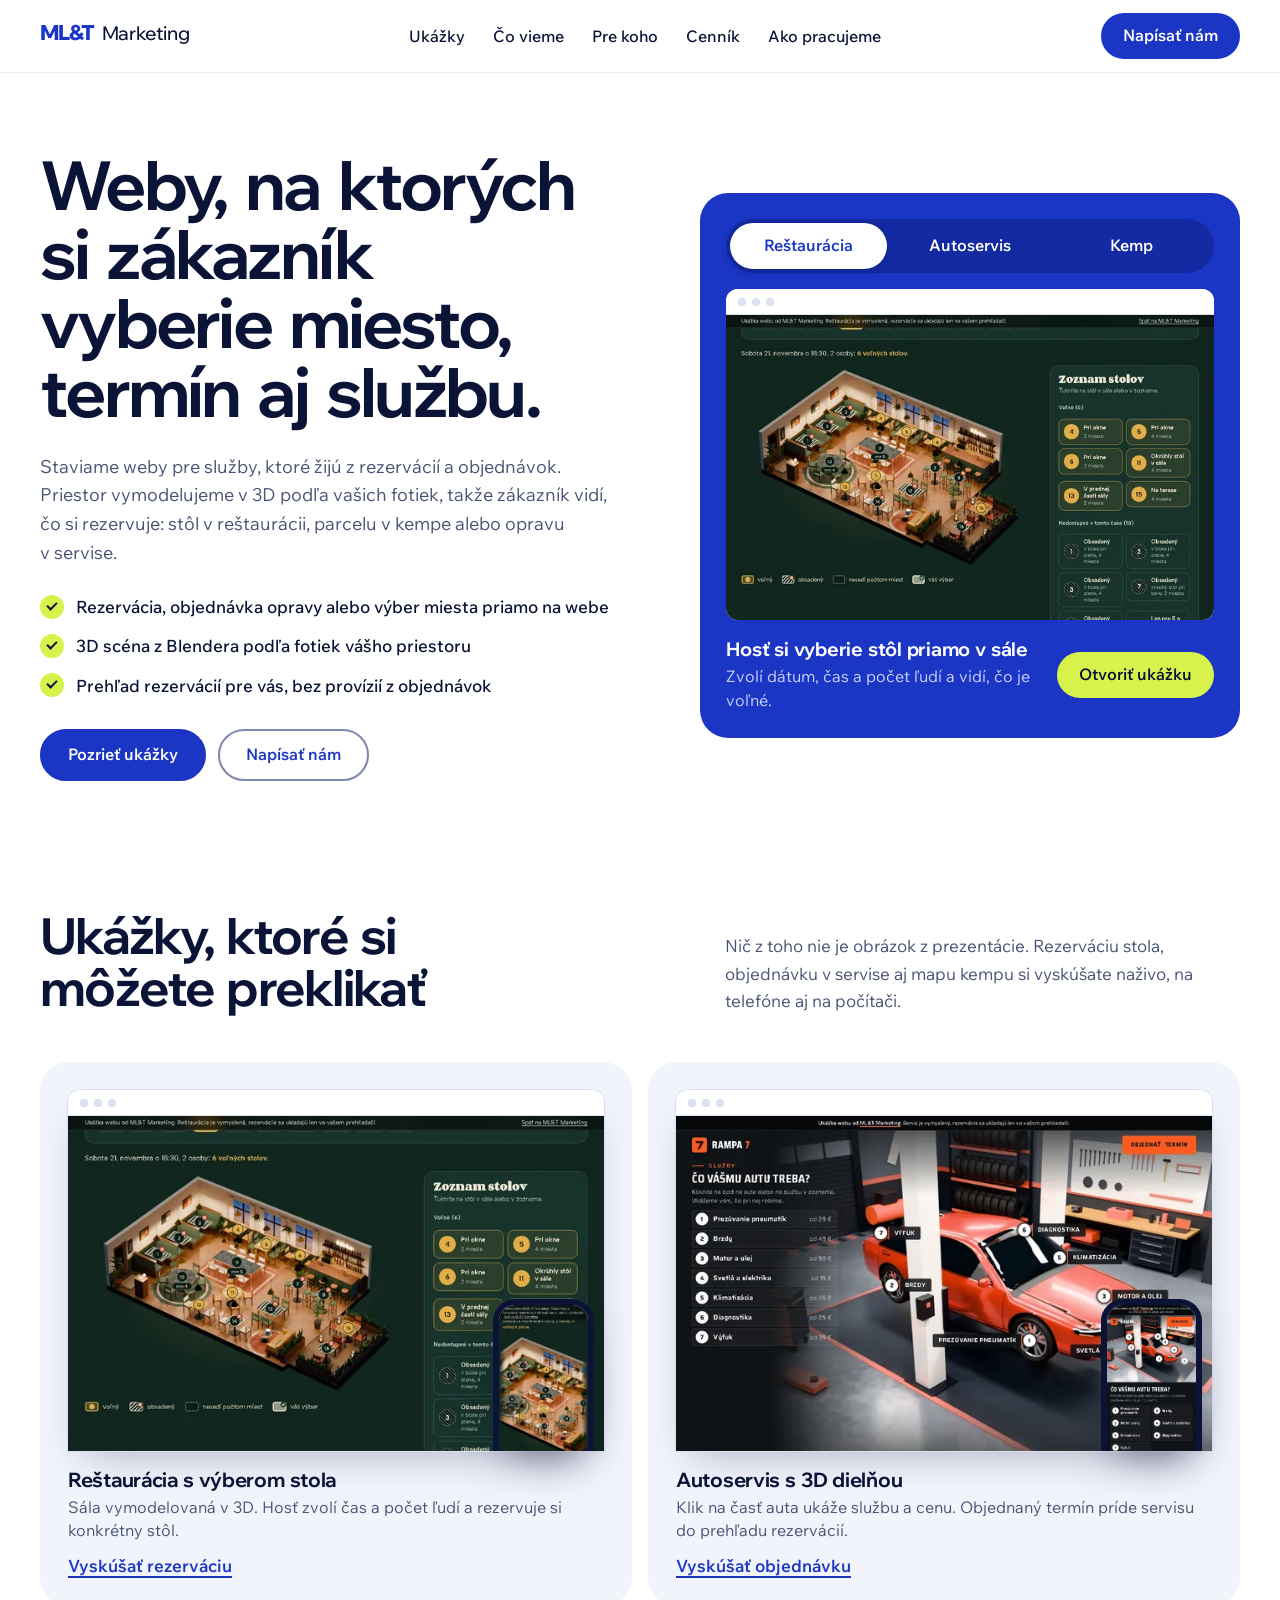
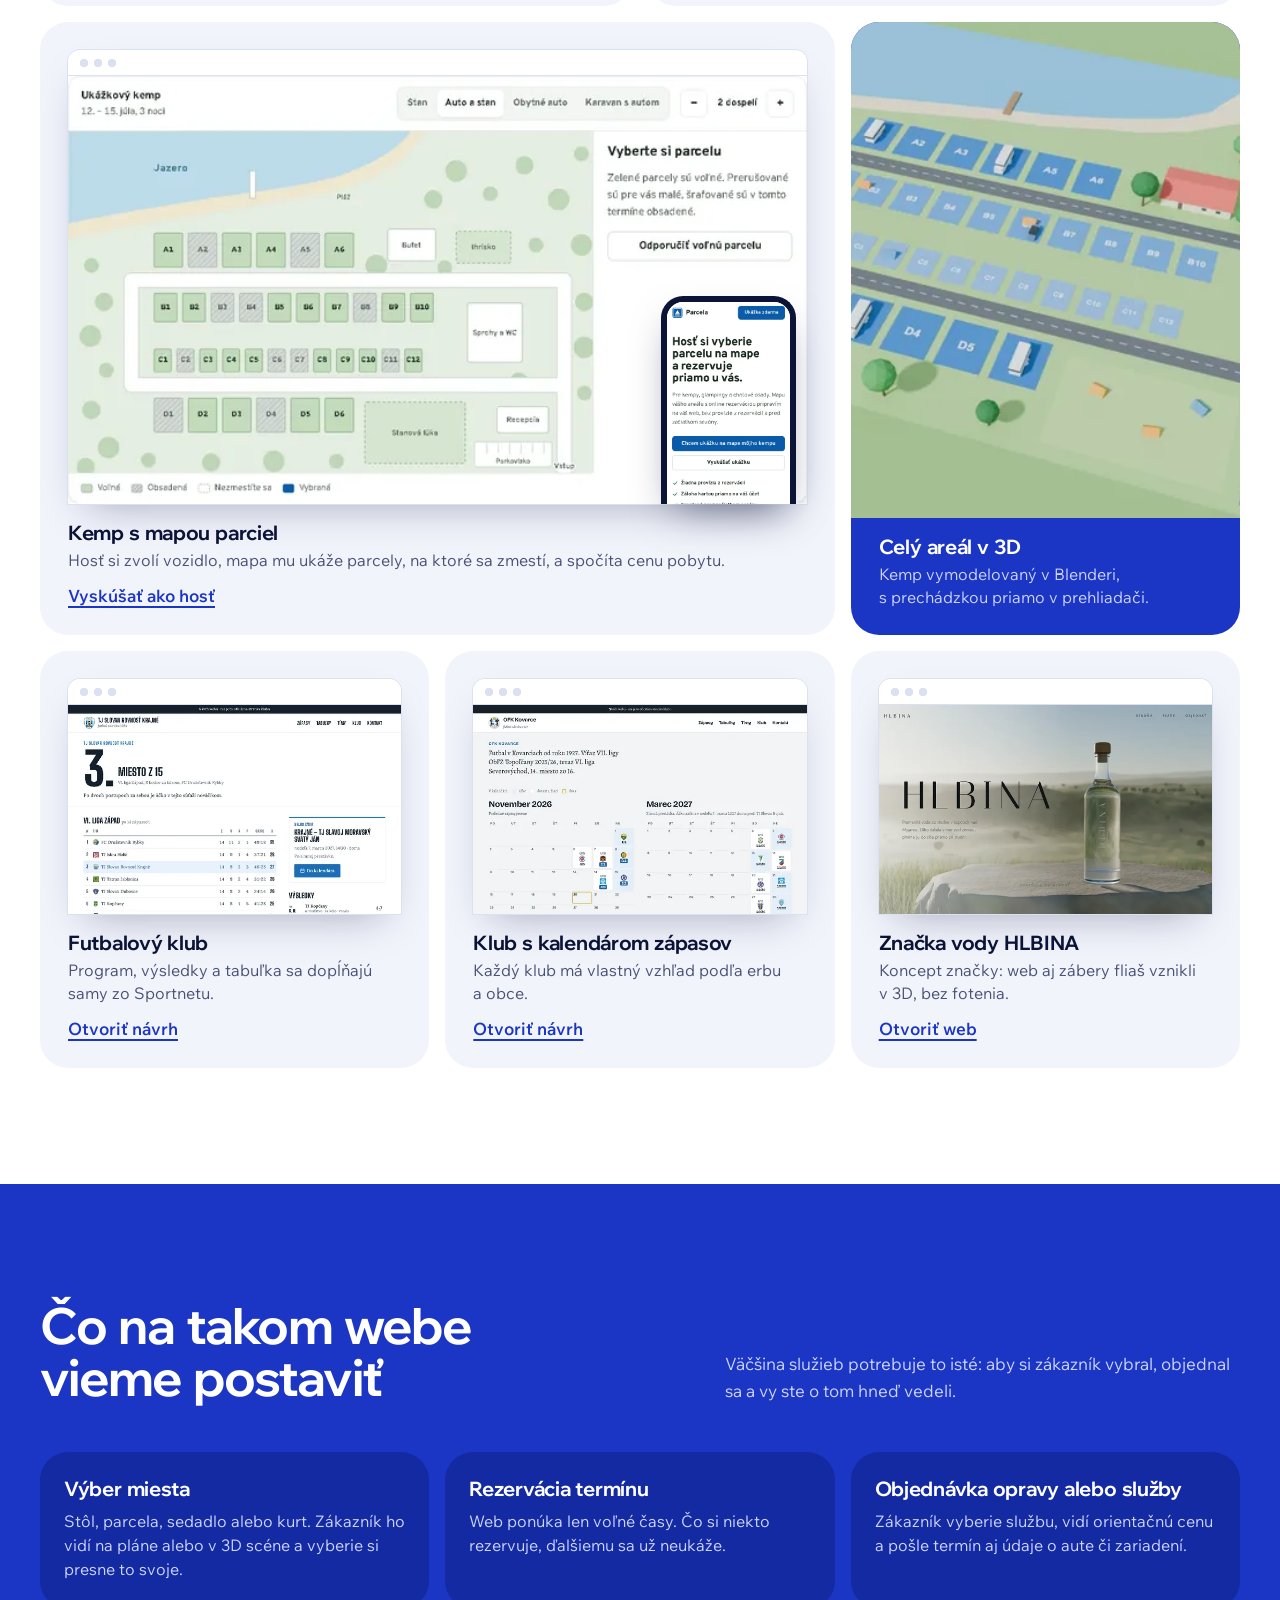
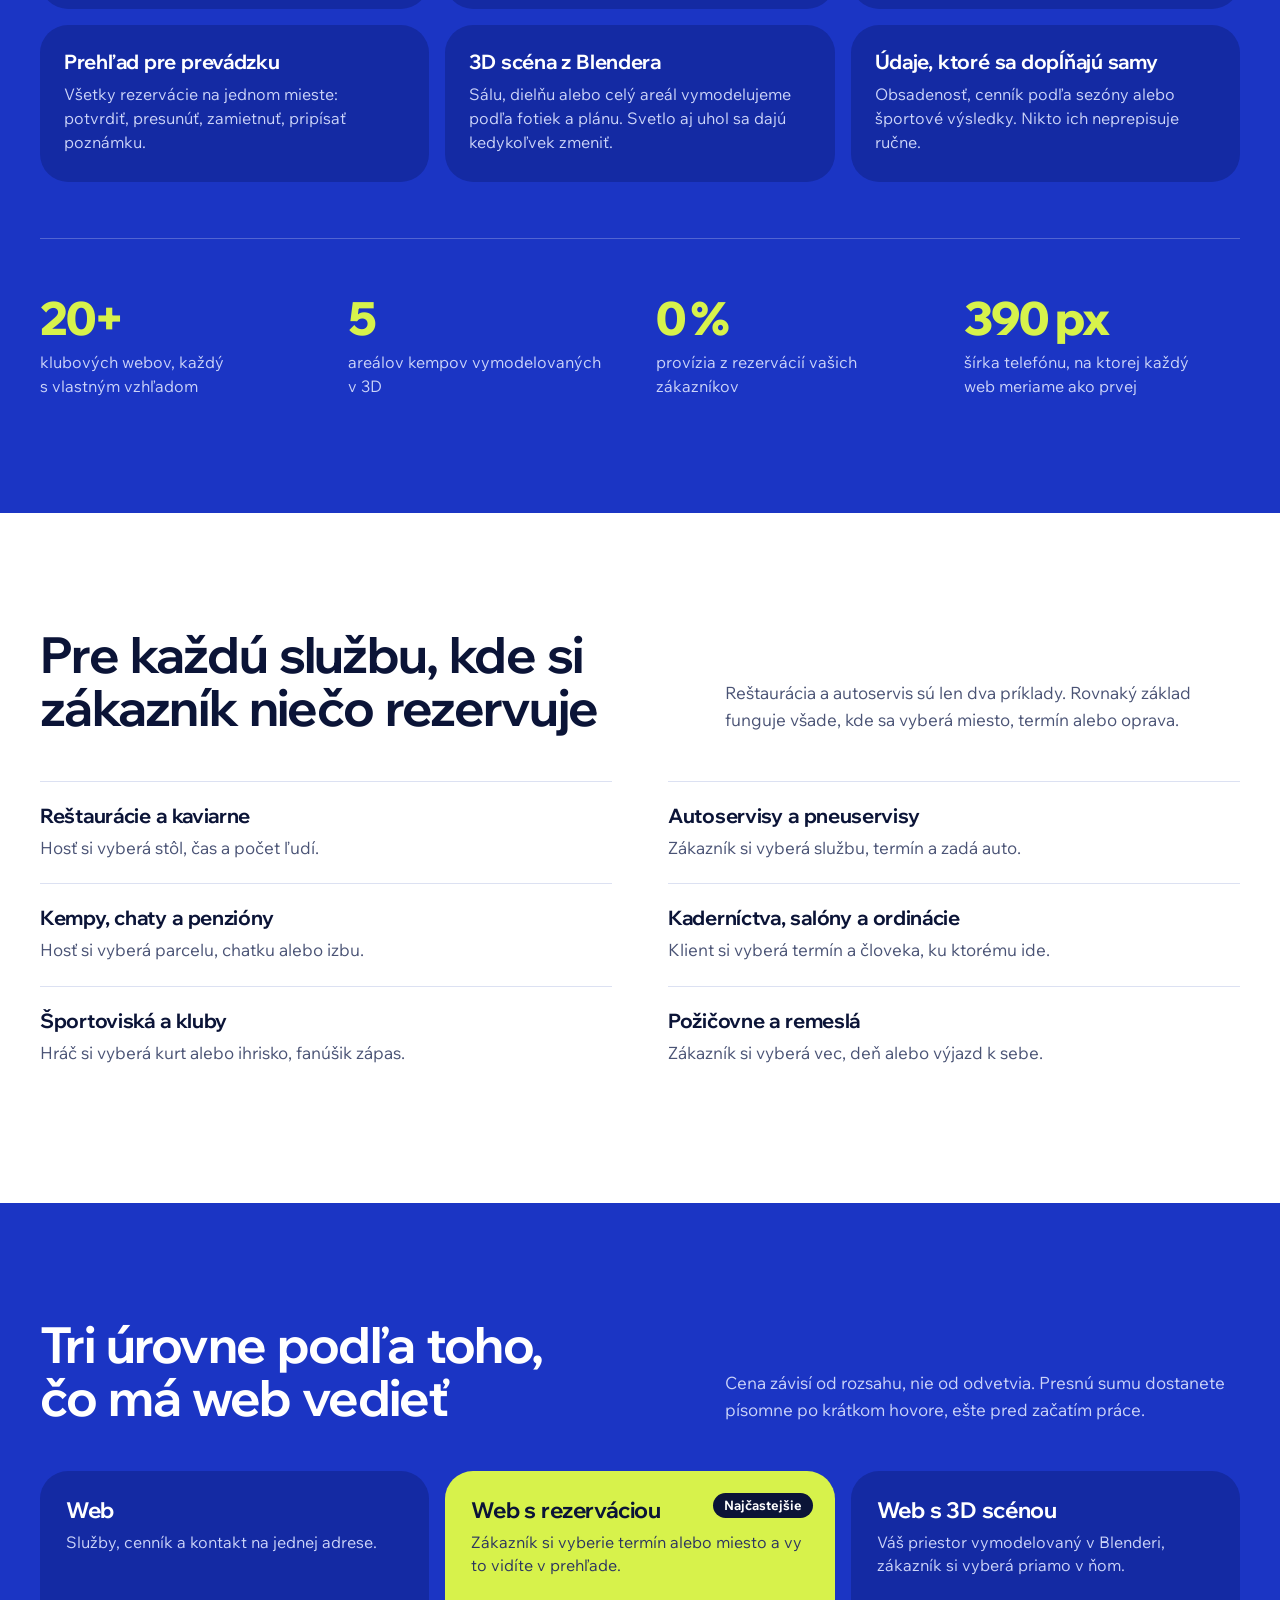
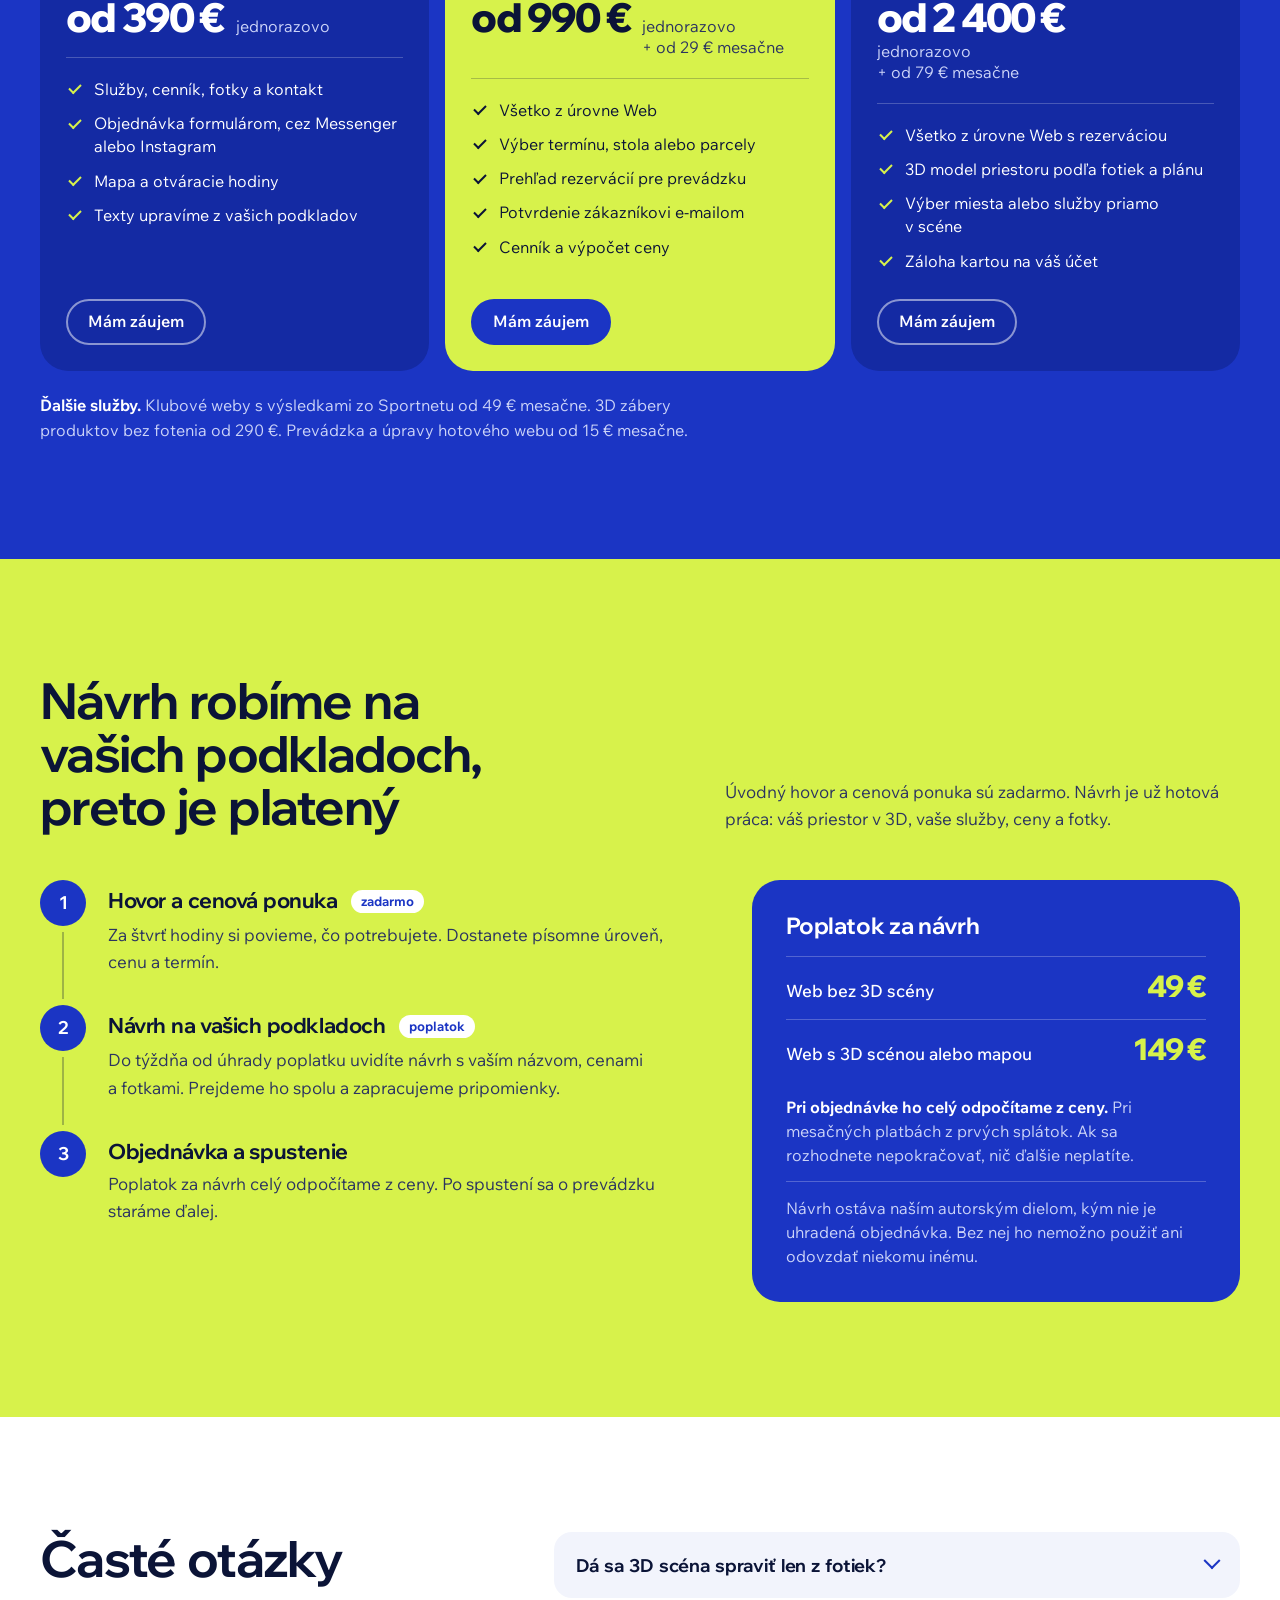
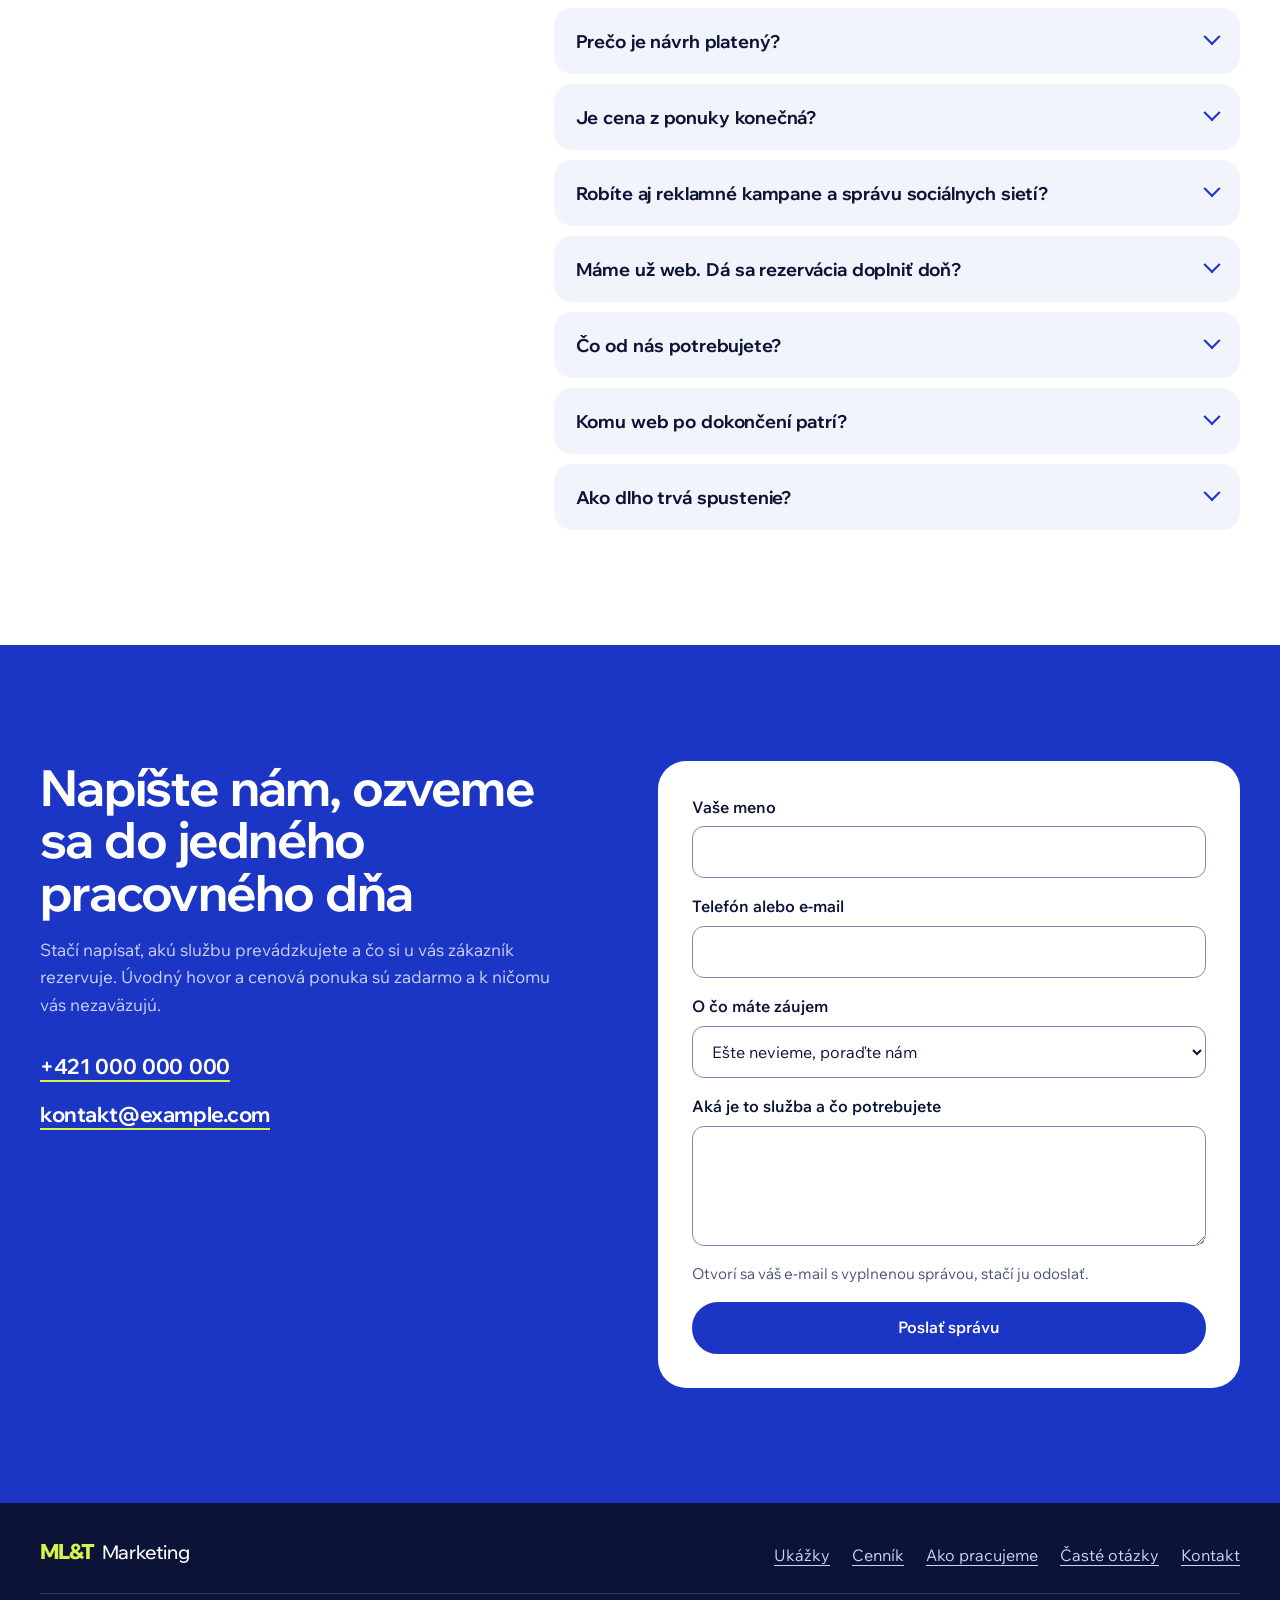
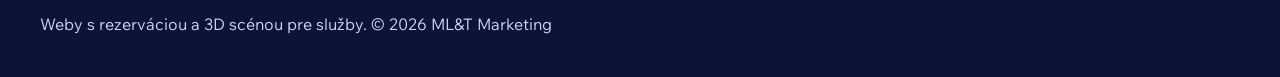
==== index.html @ 794d07e0 "Ukážky: len miestnosť, rezervácia a služby; pohľad hosťa od stola, auto na zdviháku s detailmi - Reš" ====
<!doctype html>
<html lang="sk">
<head>
<meta charset="utf-8">
<meta name="viewport" content="width=device-width, initial-scale=1">
<title>ML&amp;T Marketing – weby s rezerváciou a 3D scénou pre služby</title>
<meta name="description" content="Weby pre služby s rezerváciou, objednávkou opravy a výberom miesta. Priestor vymodelujeme v 3D podľa fotiek: stôl v reštaurácii, parcela v kempe, oprava v servise.">
<meta name="robots" content="noindex">
<meta name="theme-color" content="#ffffff">
<meta name="color-scheme" content="light">
<meta property="og:title" content="ML&amp;T Marketing – weby s rezerváciou a 3D scénou pre služby">
<meta property="og:description" content="Zákazník si na webe vyberie miesto, termín aj službu. Reštaurácie, autoservisy, kempy a ďalšie služby s rezerváciami.">
<meta property="og:type" content="website">
<meta property="og:url" content="https://matuslenicky.github.io/ml-marketing/">
<link rel="canonical" href="https://matuslenicky.github.io/ml-marketing/">
<link rel="icon" href="data:image/svg+xml,%3Csvg xmlns='http://www.w3.org/2000/svg' viewBox='0 0 64 64'%3E%3Crect width='64' height='64' rx='14' fill='%231b35c4'/%3E%3Cpath d='M12 44V20h6.4l6.6 13 6.600-13H38v24h-6V31l-4.800 9.500h-4.400L18 31v13zM43 44V20h6v18.500h8.500V44z' fill='%23fff'/%3E%3Crect x='43' y='48' width='14.500' height='4' rx='2' fill='%23d7f24b'/%3E%3C/svg%3E">
<link rel="preload" href="assets/fonts/wix-madefor-display-normal-latin.woff2" as="font" type="font/woff2" crossorigin>
<link rel="preload" href="assets/fonts/wix-madefor-display-normal-latin-ext.woff2" as="font" type="font/woff2" crossorigin>
<link rel="preload" href="assets/fonts/wix-madefor-text-normal-latin.woff2" as="font" type="font/woff2" crossorigin>
<link rel="preload" href="assets/fonts/wix-madefor-text-normal-latin-ext.woff2" as="font" type="font/woff2" crossorigin>
<link rel="stylesheet" href="assets/fonts/fonts.css">
<style>
/* Paleta 50 / 40 / 10: biela, kobaltová modrá, limetkový akcent. */
:root {
  --white: #ffffff;
  --tint: #f2f4fc;
  --blue: #1b35c4;
  --blue-2: #142aa3;
  --blue-soft: #cbd3f8;
  --ink: #0b1437;
  --muted: #4a5375;
  --line: #dce1f2;
  --field-line: #8089ad;
  --accent: #d7f24b;
  --display: 'Wix Madefor Display', 'Segoe UI', system-ui, sans-serif;
  --text: 'Wix Madefor Text', 'Segoe UI', system-ui, sans-serif;
  --wrap: 1200px;
  --r-lg: 28px;
  --r-md: 18px;
  --r-sm: 12px;
  color-scheme: light;
}

*, *::before, *::after { box-sizing: border-box; }
html { -webkit-text-size-adjust: 100%; scroll-padding-top: 88px; }
@media (prefers-reduced-motion: no-preference) { html { scroll-behavior: smooth; } }
body { margin: 0; background: var(--white); color: var(--ink); font: 400 1.0625rem/1.6 var(--text); -webkit-font-smoothing: antialiased; }
img { display: block; max-width: 100%; height: auto; }
a { color: inherit; }
h1, h2, h3, p, ul, ol, figure, fieldset { margin: 0; }
ul, ol { padding: 0; list-style: none; }
fieldset { border: 0; padding: 0; min-width: 0; }
button { font: inherit; color: inherit; }
h1, h2, h3 { font-family: var(--display); font-weight: 700; line-height: 1.06; letter-spacing: -0.03em; word-spacing: 0.07em; text-wrap: balance; }
:focus-visible { outline: 3px solid var(--ink); outline-offset: 3px; border-radius: 6px; }
.on-blue :focus-visible { outline-color: var(--accent); }
.wrap { width: min(100% - 40px, var(--wrap)); margin-inline: auto; }
.nw { white-space: nowrap; }
.sr { position: absolute; width: 1px; height: 1px; overflow: hidden; clip-path: inset(50%); white-space: nowrap; }
.skip { position: absolute; left: -9999px; top: 8px; background: var(--accent); color: var(--ink); padding: 12px 16px; border-radius: 8px; z-index: 60; font-weight: 600; }
.skip:focus { left: 8px; }

/* Tlačidlá */
.btn { display: inline-flex; align-items: center; justify-content: center; min-height: 52px; padding: 0 26px; border-radius: 999px; border: 2px solid var(--blue); background: var(--blue); color: var(--white); font: 600 1rem/1.1 var(--text); text-decoration: none; cursor: pointer; transition: background-color 0.16s, border-color 0.16s, color 0.16s, transform 0.1s ease-out; }
/* odozva hneď pri stlačení, nie až po pustení */
.btn:active, .show-tab:active, .menu-btn:active, .faq-list summary:active { transform: scale(0.97); }
.btn-line { background: transparent; color: var(--blue); border-color: var(--field-line); }
.btn-accent { background: var(--accent); border-color: var(--accent); color: var(--ink); }
.btn-white { background: var(--white); border-color: var(--white); color: var(--blue); }
.btn-small { min-height: 46px; padding: 0 20px; font-size: 0.9688rem; }
@media (hover: hover) {
  .btn:hover { background: var(--blue-2); border-color: var(--blue-2); }
  .btn-line:hover { background: var(--tint); border-color: var(--blue); color: var(--blue); }
  .btn-accent:hover { background: var(--white); border-color: var(--white); color: var(--ink); }
  .btn-white:hover { background: var(--accent); border-color: var(--accent); color: var(--ink); }
}

/* Hlavička */
.top { position: sticky; top: 0; z-index: 40; background: rgba(255, 255, 255, 0.74); -webkit-backdrop-filter: blur(20px) saturate(180%); backdrop-filter: blur(20px) saturate(180%); border-bottom: 1px solid rgba(11, 20, 55, 0.07); }
@media (prefers-reduced-transparency: reduce) { .top { background: var(--white); -webkit-backdrop-filter: none; backdrop-filter: none; } }
@media (prefers-contrast: more) { .top { background: var(--white); -webkit-backdrop-filter: none; backdrop-filter: none; border-bottom-color: var(--ink); } }
.top-in { display: flex; align-items: center; justify-content: space-between; gap: 16px; min-height: 72px; }
.brand { display: inline-flex; align-items: baseline; gap: 7px; min-height: 44px; padding-block: 8px; text-decoration: none; font: 500 1.1875rem/1 var(--display); letter-spacing: -0.02em; color: var(--ink); }
.brand b { font-weight: 800; color: var(--blue); letter-spacing: -0.04em; font-size: 1.3125rem; }
.nav { display: none; align-items: center; gap: 2px; }
.nav a { display: inline-flex; align-items: center; min-height: 44px; padding: 0 13px; border-radius: 10px; text-decoration: none; font-weight: 500; font-size: 0.9688rem; }
@media (hover: hover) { .nav a:hover { background: var(--tint); color: var(--blue); } }
.top-cta { display: none; }
.menu-btn { display: inline-flex; align-items: center; gap: 10px; min-height: 46px; padding: 0 16px; border-radius: 999px; border: 2px solid var(--line); background: var(--white); font-weight: 600; font-size: 0.9688rem; cursor: pointer; }
.menu-btn i { display: block; width: 18px; height: 2px; background: var(--ink); box-shadow: 0 6px 0 var(--ink), 0 -6px 0 var(--ink); }
.menu { display: none; border-top: 1px solid var(--line); background: var(--white); max-height: calc(100vh - 73px); max-height: calc(100dvh - 73px); overflow-y: auto; overscroll-behavior: contain; }
.menu.is-open { display: block; transform-origin: top right; animation: menu-in 0.3s cubic-bezier(0.2, 0.8, 0.2, 1); }
@keyframes menu-in { from { opacity: 0; transform: translateY(-8px) scale(0.985); } }
@media (prefers-reduced-motion: reduce) { .menu.is-open { animation: menu-fade 0.15s ease-out; } @keyframes menu-fade { from { opacity: 0; } } }
.menu a { display: flex; align-items: center; min-height: 52px; text-decoration: none; font: 600 1.125rem/1.2 var(--display); border-bottom: 1px solid var(--line); }
.menu .btn { margin: 16px 0 20px; width: 100%; color: var(--white); border-bottom: 2px solid var(--blue); font: 600 1rem/1.1 var(--text); }
@media (min-width: 940px) {
  .nav { display: flex; }
  .top-cta { display: inline-flex; }
  .menu-btn, .menu, .menu.is-open { display: none; }
}

/* Úvod */
.hero { padding: clamp(36px, 6vw, 80px) 0 clamp(48px, 7vw, 96px); }
.hero-in { display: grid; gap: clamp(32px, 5vw, 64px); align-items: center; }
@media (min-width: 980px) { .hero-in { grid-template-columns: minmax(0, 1.05fr) minmax(0, 0.95fr); } }
.hero h1 { font-size: clamp(2.25rem, 5.3vw, 4.25rem); line-height: 1.02; letter-spacing: -0.04em; max-width: 13em; word-spacing: 0.11em; }
.hero-lead { margin-top: clamp(18px, 2.2vw, 26px); max-width: 33em; font-size: clamp(1.0625rem, 1.4vw, 1.1875rem); color: var(--muted); }
.checks { display: grid; gap: 12px; margin-top: 26px; }
.checks li { position: relative; padding-left: 36px; font-weight: 500; }
.checks li::before { content: ""; position: absolute; left: 0; top: 0.1em; width: 24px; height: 24px; border-radius: 50%; background: var(--accent); }
.checks li::after { content: ""; position: absolute; left: 7px; top: 0.52em; width: 10px; height: 6px; border-left: 2.5px solid var(--ink); border-bottom: 2.5px solid var(--ink); transform: rotate(-45deg); }
.hero-cta { display: flex; flex-wrap: wrap; gap: 12px; margin-top: 30px; }
@media (max-width: 479px) { .hero-cta { flex-direction: column; align-items: stretch; } }

/* Ukážky v úvode */
.show { background: var(--blue); color: var(--white); border-radius: var(--r-lg); padding: clamp(16px, 2.2vw, 26px); }
.show-tabs { position: relative; display: grid; grid-template-columns: repeat(3, 1fr); gap: 4px; padding: 4px; background: var(--blue-2); border-radius: 999px; }
.show-thumb { position: absolute; left: 0; top: 4px; bottom: 4px; border-radius: 999px; background: var(--white); box-shadow: 0 2px 10px rgba(11, 20, 55, 0.22); pointer-events: none; }
.show-tab { position: relative; z-index: 1; min-height: 46px; padding: 0 6px; border: 0; border-radius: 999px; background: transparent; color: var(--white); font-weight: 600; font-size: 0.9688rem; cursor: pointer; transition: color 0.2s, transform 0.1s ease-out; }
.show-tab[aria-selected="true"] { background: var(--white); color: var(--blue); }
.has-thumb .show-tab[aria-selected="true"] { background: transparent; }
.show .frame { touch-action: pan-y; }
.show-panel { will-change: auto; }
.show-panel { margin-top: 16px; }
.show-panel[hidden] { display: none; }
.show .frame { border-radius: 12px; box-shadow: none; }
.show .frame img { aspect-ratio: 16 / 10; object-fit: cover; object-position: top left; }
.show-foot { display: grid; gap: 14px; margin-top: 18px; }
@media (min-width: 560px) { .show-foot { grid-template-columns: minmax(0, 1fr) auto; align-items: center; } }
.show-cap { font-size: 1rem; line-height: 1.45; color: var(--blue-soft); min-height: 4.6em; }
.show-cap b { display: block; margin-bottom: 4px; color: var(--white); font: 700 1.1875rem/1.25 var(--display); letter-spacing: -0.015em; word-spacing: 0.07em; }

/* Pás faktov */
.facts { background: var(--blue); color: var(--white); }
.facts ul { display: grid; grid-template-columns: repeat(2, 1fr); gap: 28px 24px; padding: clamp(36px, 5vw, 56px) 0; }
@media (min-width: 860px) { .facts ul { grid-template-columns: repeat(4, 1fr); gap: 32px; } }
.facts b { display: block; font: 800 clamp(2rem, 3.6vw, 2.9rem)/1 var(--display); letter-spacing: -0.04em; color: var(--accent); }
.facts span { display: block; margin-top: 10px; max-width: 16em; color: var(--blue-soft); font-size: 1rem; line-height: 1.45; }

/* Sekcie */
.sec { padding: clamp(60px, 9vw, 120px) 0; }
.sec-blue { background: var(--blue); color: var(--white); }
.sec-tint { background: var(--tint); }
.sec-head { display: grid; gap: 16px 56px; align-items: end; }
@media (min-width: 900px) { .sec-head { grid-template-columns: minmax(0, 1.1fr) minmax(0, 0.9fr); } }
.sec-head h2 { font-size: clamp(1.9rem, 3.9vw, 3.1rem); letter-spacing: -0.035em; }
.sec-head p { color: var(--muted); font-size: clamp(1.0625rem, 1.3vw, 1.1563rem); max-width: 34em; }
.sec-blue .sec-head p { color: var(--blue-soft); }
.kicker { display: block; margin-bottom: 14px; font: 600 0.9688rem/1.3 var(--text); color: var(--blue); }
.sec-blue .kicker { color: var(--accent); }

/* Ukážky prác */
.works { display: grid; gap: 16px; margin-top: clamp(30px, 4vw, 48px); }
@media (min-width: 720px) { .works { grid-template-columns: repeat(6, 1fr); } }
.work { display: flex; flex-direction: column; background: var(--tint); border-radius: var(--r-lg); overflow: hidden; text-decoration: none; color: var(--ink); }
.work-media { position: relative; padding: clamp(16px, 2.2vw, 28px) clamp(16px, 2.2vw, 28px) 0; }
.work-body { display: grid; gap: 6px; padding: 18px clamp(18px, 2.2vw, 28px) clamp(20px, 2.2vw, 26px); }
.work-body h3 { font-size: 1.25rem; letter-spacing: -0.015em; }
.work-body p { color: var(--muted); font-size: 1rem; line-height: 1.45; }
.work-link { margin-top: 4px; font-weight: 600; color: var(--blue); text-decoration: underline; text-underline-offset: 4px; text-decoration-thickness: 2px; }
.frame { border-radius: 12px 12px 0 0; overflow: hidden; background: var(--white); box-shadow: 0 0 0 1px var(--line), 0 18px 40px -18px rgba(11, 20, 55, 0.35); }
.frame::before { content: ""; display: block; height: 26px; background: radial-gradient(circle at 16px 13px, var(--line) 4px, transparent 4.5px), radial-gradient(circle at 30px 13px, var(--line) 4px, transparent 4.5px), radial-gradient(circle at 44px 13px, var(--line) 4px, transparent 4.5px), var(--white); border-bottom: 1px solid var(--line); }
.frame img { width: 100%; }
.phone { position: absolute; right: clamp(18px, 3vw, 44px); bottom: 0; width: clamp(96px, 17%, 170px); border-radius: 22px 22px 0 0; border: 6px solid var(--ink); border-bottom: 0; overflow: hidden; background: var(--white); box-shadow: 0 18px 40px -14px rgba(11, 20, 55, 0.5); }
.phone img { width: 100%; aspect-ratio: 390 / 640; object-fit: cover; object-position: top; }
.work-fill { background: var(--blue); color: var(--white); }
.work-fill .work-media { padding: 0; flex: 1; min-height: 220px; }
.work-fill .work-media img { width: 100%; height: 100%; object-fit: cover; }
.work-fill .work-body p { color: var(--blue-soft); }
.work-fill .work-link { color: var(--accent); }
@media (min-width: 720px) {
  .work-a { grid-column: span 4; }
  .work-b { grid-column: span 2; }
  .work-c { grid-column: span 2; }
  .work-d { grid-column: span 4; }
}
@media (hover: hover) { .work[href]:hover .work-link { text-decoration-color: var(--accent); } }

/* Balíky */
.packs { display: grid; grid-template-columns: repeat(auto-fit, minmax(270px, 1fr)); gap: 16px; margin-top: clamp(30px, 4vw, 48px); align-items: stretch; }
.pack { position: relative; display: flex; flex-direction: column; padding: 28px 26px 26px; border-radius: var(--r-lg); background: var(--tint); color: var(--ink); }
.sec-blue .pack { background: var(--blue-2); color: var(--white); }
.pack h3 { font-size: 1.375rem; letter-spacing: -0.018em; }
.pack-for { margin-top: 8px; color: var(--muted); font-size: 1rem; line-height: 1.45; min-height: 2.9em; }
.pack-price { display: flex; flex-wrap: wrap; align-items: baseline; gap: 4px 12px; margin-top: 20px; padding-bottom: 20px; border-bottom: 1px solid var(--line); }
.pack-price strong { font: 800 2.5rem/1 var(--display); letter-spacing: -0.045em; white-space: nowrap; font-variant-numeric: tabular-nums; color: var(--blue); }
.pack-price span { font-size: 0.9688rem; color: var(--muted); line-height: 1.35; }
.pack ul { display: grid; gap: 11px; margin: 20px 0 26px; }
.pack li { position: relative; padding-left: 28px; font-size: 1rem; line-height: 1.45; }
.pack li::before { content: ""; position: absolute; left: 3px; top: 0.4em; width: 12px; height: 7px; border-left: 2.5px solid var(--blue); border-bottom: 2.5px solid var(--blue); transform: rotate(-45deg); }
.pack .btn { margin-top: auto; align-self: flex-start; }
.pack-tag { position: absolute; top: 22px; right: 22px; padding: 6px 11px; border-radius: 999px; background: var(--accent); color: var(--ink); font: 700 0.8125rem/1 var(--text); }
.pack.best { background: var(--blue); color: var(--white); }
.pack.best h3 { padding-right: 104px; }
.pack.best .pack-for, .pack.best .pack-price span { color: var(--blue-soft); }
.pack.best .pack-price { border-bottom-color: rgba(255, 255, 255, 0.24); }
.pack.best .pack-price strong { color: var(--accent); }
.pack.best li::before { border-color: var(--accent); }
.sec-blue .pack .pack-for, .sec-blue .pack .pack-price span { color: var(--blue-soft); }
.sec-blue .pack .pack-price { border-bottom-color: rgba(255, 255, 255, 0.22); }
.sec-blue .pack .pack-price strong { color: var(--white); }
.sec-blue .pack li::before { border-color: var(--accent); }
.sec-blue .pack .btn-line { color: var(--white); border-color: rgba(255, 255, 255, 0.5); }
@media (hover: hover) { .sec-blue .pack .btn-line:hover { background: var(--white); border-color: var(--white); color: var(--blue); } }
.sec-blue .pack.best { background: var(--accent); color: var(--ink); }
.sec-blue .pack.best .pack-for, .sec-blue .pack.best .pack-price span { color: #2c3560; }
.sec-blue .pack.best .pack-price { border-bottom-color: rgba(11, 20, 55, 0.24); }
.sec-blue .pack.best .pack-price strong { color: var(--ink); }
.sec-blue .pack.best li::before { border-color: var(--ink); }
.sec-blue .pack.best .pack-tag { background: var(--ink); color: var(--white); }
.sec-blue .pack.best :focus-visible { outline-color: var(--ink); }
/* Úzka karta (malý telefón, dva stĺpce na menšom tablete): štítok nad názvom, aby sa názov nelámal po slove. */
@media (max-width: 379px), (min-width: 596px) and (max-width: 739px) {
  .pack-tag { position: static; align-self: flex-start; margin-bottom: 14px; }
  .pack.best h3 { padding-right: 0; }
}
/* Dva stĺpce (tablet): tretí balík nenechávame osamote v polovici riadka. */
@media (min-width: 596px) and (max-width: 881px) {
  .packs > .pack:nth-child(3):last-child { grid-column: 1 / -1; }
  .packs > .pack:nth-child(3):last-child ul { grid-template-columns: 1fr 1fr; column-gap: 24px; }
}
.sec-note { margin-top: 22px; max-width: 44em; color: var(--muted); font-size: 1rem; }
.sec-note b { color: var(--ink); }
.sec-blue .sec-note { color: var(--blue-soft); }
.sec-blue .sec-note b { color: var(--white); }

.pair { display: grid; gap: 16px; margin-top: clamp(30px, 4vw, 48px); }
@media (min-width: 720px) { .pair { grid-template-columns: 1fr 1fr; } }
.pair figure { position: relative; border-radius: var(--r-lg); overflow: hidden; }
.pair img { width: 100%; }
.pair figcaption { position: absolute; left: 14px; bottom: 14px; padding: 7px 13px; border-radius: 999px; background: var(--white); color: var(--ink); font-weight: 600; font-size: 0.9375rem; }

/* Čo vieme postaviť */
.caps { display: grid; gap: 16px; margin-top: clamp(30px, 4vw, 48px); }
@media (min-width: 620px) { .caps { grid-template-columns: repeat(2, 1fr); } }
@media (min-width: 980px) { .caps { grid-template-columns: repeat(3, 1fr); } }
.cap { padding: 26px 24px 28px; border-radius: var(--r-lg); background: var(--blue-2); }
.cap h3 { font-size: 1.25rem; letter-spacing: -0.015em; }
.cap p { margin-top: 10px; color: var(--blue-soft); font-size: 1rem; line-height: 1.5; }
.sec .facts { margin-top: clamp(36px, 5vw, 56px); border-top: 1px solid rgba(255, 255, 255, 0.24); }
.sec .facts ul { padding-bottom: 0; }

/* Pre koho */
.who { display: grid; gap: 0 56px; margin: clamp(30px, 4vw, 48px) 0 0; }
@media (min-width: 820px) { .who { grid-template-columns: 1fr 1fr; } }
.who div { display: grid; gap: 6px; padding: 22px 0; border-top: 1.5px solid var(--line); }
.who dt { font: 700 1.25rem/1.2 var(--display); letter-spacing: -0.015em; word-spacing: 0.07em; }
.who dd { margin: 0; color: var(--muted); }

.sec-tight { padding-top: clamp(20px, 3vw, 40px); }
@media (min-width: 720px) { .work-h { grid-column: span 3; } }

/* Návrh a poplatok */
.flow { display: grid; gap: clamp(28px, 4vw, 56px); margin-top: clamp(30px, 4vw, 48px); align-items: start; }
@media (min-width: 960px) { .flow { grid-template-columns: minmax(0, 1.15fr) minmax(0, 0.85fr); } }
.steps { display: grid; gap: 0; counter-reset: s; }
.steps li { counter-increment: s; position: relative; padding: 0 0 30px 68px; }
.steps li:last-child { padding-bottom: 0; }
.steps li::before { content: counter(s); position: absolute; left: 0; top: 0; display: grid; place-items: center; width: 46px; height: 46px; border-radius: 50%; background: var(--blue); color: var(--white); font: 700 1.125rem/1 var(--display); }
.steps li::after { content: ""; position: absolute; left: 22px; top: 52px; bottom: 6px; width: 2px; background: var(--line); }
.steps li:last-child::after { display: none; }
.steps h3 { font-size: 1.3125rem; letter-spacing: -0.02em; padding-top: 9px; }
.steps h3 span { display: inline-block; margin-left: 8px; padding: 4px 10px; border-radius: 999px; background: var(--tint); color: var(--blue); font: 700 0.8125rem/1.2 var(--text); letter-spacing: 0; vertical-align: 0.2em; }
.steps p { margin-top: 8px; color: var(--muted); max-width: 34em; }
.sec-accent { background: var(--accent); }
.sec-accent .sec-head p, .sec-accent .steps p { color: #2c3560; }
.sec-accent .steps li::after { background: rgba(11, 20, 55, 0.28); }
.sec-accent .steps h3 span { background: var(--white); }
.fee { background: var(--blue); color: var(--white); border-radius: var(--r-lg); padding: clamp(24px, 3vw, 34px); }
.fee h3 { font-size: 1.4375rem; letter-spacing: -0.02em; }
.fee dl { margin: 18px 0 0; display: grid; gap: 0; }
.fee dl div { display: flex; align-items: baseline; justify-content: space-between; gap: 16px; padding: 14px 0; border-top: 1.5px solid rgba(255, 255, 255, 0.24); }
.fee dt { font-weight: 500; }
.fee dd { margin: 0; font: 800 1.9rem/1 var(--display); letter-spacing: -0.04em; white-space: nowrap; font-variant-numeric: tabular-nums; color: var(--accent); }
.fee p { margin-top: 14px; font-size: 1rem; line-height: 1.5; color: var(--blue-soft); }
.fee p b { color: var(--white); }
.fee p + p { padding-top: 14px; border-top: 1.5px solid rgba(255, 255, 255, 0.24); }

/* Otázky */
.faq-in { display: grid; gap: 24px 56px; }
@media (min-width: 900px) { .faq-in { grid-template-columns: minmax(0, 0.8fr) minmax(0, 1.2fr); align-items: start; } }
.faq-in h2 { font-size: clamp(1.9rem, 3.9vw, 3.1rem); letter-spacing: -0.035em; }
.faq-list { display: grid; gap: 10px; }
.faq-list details { background: var(--tint); border-radius: var(--r-md); padding: 0 22px; }
.faq-list summary { display: flex; align-items: center; justify-content: space-between; gap: 16px; min-height: 66px; padding: 14px 0; cursor: pointer; list-style: none; font: 700 1.125rem/1.3 var(--display); letter-spacing: -0.01em; word-spacing: 0.07em; }
.faq-list summary::-webkit-details-marker { display: none; }
.faq-list summary::after { content: ""; flex: none; width: 12px; height: 12px; border-right: 2.5px solid var(--blue); border-bottom: 2.5px solid var(--blue); transform: rotate(45deg) translate(-3px, -3px); transition: transform 0.16s; }
.faq-list details[open] summary::after { transform: rotate(-135deg) translate(-3px, -3px); }
.faq-list details p { padding: 0 0 22px; max-width: 40em; color: var(--muted); }

/* Kontakt */
.contact-in { display: grid; gap: 36px 64px; }
@media (min-width: 940px) { .contact-in { grid-template-columns: minmax(0, 1fr) minmax(0, 1.05fr); align-items: start; } }
.contact-in h2 { font-size: clamp(1.9rem, 3.9vw, 3.1rem); letter-spacing: -0.035em; }
.contact-lead { margin-top: 18px; color: var(--blue-soft); max-width: 30em; font-size: clamp(1.0625rem, 1.3vw, 1.1563rem); }
.contact-ways { display: grid; gap: 2px; margin-top: 26px; }
.contact-ways a { display: inline-flex; align-items: center; min-height: 46px; width: fit-content; font: 700 1.3125rem/1.2 var(--display); letter-spacing: -0.02em; word-spacing: 0.12em; font-variant-numeric: tabular-nums; text-decoration-color: var(--accent); text-underline-offset: 6px; text-decoration-thickness: 2px; }
.form { display: grid; gap: 16px; padding: clamp(22px, 3vw, 34px); background: var(--white); color: var(--ink); border-radius: var(--r-lg); }
.field { display: grid; gap: 7px; }
.field label { font-weight: 600; font-size: 0.9688rem; }
.field input, .field select, .field textarea { width: 100%; min-height: 52px; padding: 13px 15px; border-radius: var(--r-sm); border: 1.5px solid var(--field-line); background: var(--white); color: var(--ink); font: 400 1rem/1.4 var(--text); }
.field textarea { min-height: 120px; resize: vertical; }
@media (max-width: 359px) {
  .form { padding-left: 16px; padding-right: 16px; }
  .field select { padding-left: 11px; padding-right: 4px; }
}
.form :focus-visible { outline: 3px solid var(--blue); outline-offset: 2px; }
.field [aria-invalid="true"] { border-color: var(--ink); border-width: 2.5px; }
.form-note { font-size: 0.9375rem; color: var(--muted); }
.form-note.is-error { font-weight: 600; padding: 11px 13px; border-radius: 10px; background: var(--accent); color: var(--ink); }

/* Pätička */
.foot { background: var(--ink); color: var(--blue-soft); padding: 30px 0 40px; font-size: 0.9688rem; }
.foot-in { display: flex; flex-wrap: wrap; align-items: center; justify-content: space-between; gap: 10px 24px; }
.foot .brand { color: var(--white); }
.foot .brand b { color: var(--accent); }
.foot-nav { display: flex; flex-wrap: wrap; gap: 0 2px; margin-inline: -10px; }
.foot-nav a { display: inline-flex; align-items: center; min-height: 44px; padding: 0 10px; text-underline-offset: 4px; }
.foot-legal { flex-basis: 100%; margin-top: 6px; padding-top: 18px; border-top: 1px solid rgba(255, 255, 255, 0.16); }
</style>
</head>
<body>
<a class="skip" href="#obsah">Preskočiť na obsah</a>

<header class="top">
  <div class="wrap top-in">
    <a class="brand" href="#" aria-label="ML&amp;T Marketing, na začiatok stránky"><b>ML&amp;T</b> Marketing</a>
    <nav class="nav" aria-label="Hlavná navigácia">
      <a href="#ukazky">Ukážky</a>
      <a href="#moznosti">Čo vieme</a>
      <a href="#pre-koho">Pre koho</a>
      <a href="#cennik">Cenník</a>
      <a href="#navrh">Ako pracujeme</a>
    </nav>
    <a class="btn btn-small top-cta" href="#kontakt">Napísať nám</a>
    <button class="menu-btn" type="button" id="menu-btn" aria-expanded="false" aria-controls="menu"><i aria-hidden="true"></i>Menu</button>
  </div>
  <nav class="menu" id="menu" aria-label="Navigácia na mobile">
    <div class="wrap">
      <a href="#ukazky">Ukážky</a>
      <a href="#moznosti">Čo vieme postaviť</a>
      <a href="#pre-koho">Pre koho</a>
      <a href="#cennik">Cenník</a>
      <a href="#navrh">Ako pracujeme</a>
      <a href="#otazky">Časté otázky</a>
      <a class="btn" href="#kontakt">Napísať nám</a>
    </div>
  </nav>
</header>

<main id="obsah">
  <section class="hero">
    <div class="wrap hero-in">
      <div>
        <h1>Weby, na ktorých si zákazník vyberie miesto, termín aj službu.</h1>
        <p class="hero-lead">Staviame weby pre služby, ktoré žijú z&nbsp;rezervácií a&nbsp;objednávok. Priestor vymodelujeme v&nbsp;3D podľa vašich fotiek, takže zákazník vidí, čo si rezervuje: stôl v&nbsp;reštaurácii, parcelu v&nbsp;kempe alebo opravu v&nbsp;servise.</p>
        <ul class="checks">
          <li>Rezervácia, objednávka opravy alebo výber miesta priamo na webe</li>
          <li>3D scéna z&nbsp;Blendera podľa fotiek vášho priestoru</li>
          <li>Prehľad rezervácií pre vás, bez provízií z&nbsp;objednávok</li>
        </ul>
        <div class="hero-cta">
          <a class="btn" href="#ukazky">Pozrieť ukážky</a>
          <a class="btn btn-line" href="#kontakt">Napísať nám</a>
        </div>
      </div>

      <div class="show on-blue">
        <div class="show-tabs" role="tablist" aria-label="Ukážka">
          <button class="show-tab" type="button" role="tab" id="st-restauracia" aria-controls="sp-restauracia" aria-selected="true">Reštaurácia</button>
          <button class="show-tab" type="button" role="tab" id="st-autoservis" aria-controls="sp-autoservis" aria-selected="false" tabindex="-1">Autoservis</button>
          <button class="show-tab" type="button" role="tab" id="st-kemp" aria-controls="sp-kemp" aria-selected="false" tabindex="-1">Kemp</button>
        </div>
        <div class="show-panel" role="tabpanel" id="sp-restauracia" aria-labelledby="st-restauracia">
          <div class="frame"><img src="assets/img/demo-restauracia-1120.webp" srcset="assets/img/demo-restauracia-640.webp 640w, assets/img/demo-restauracia-1120.webp 1120w" sizes="(min-width: 980px) 42vw, 88vw" width="1120" height="700" alt="Web reštaurácie: pohľad do sály zhora, hosť si na ňom vyberá stôl"></div>
          <div class="show-foot">
            <p class="show-cap"><b>Hosť si vyberie stôl priamo v&nbsp;sále</b>Zvolí dátum, čas a&nbsp;počet ľudí a&nbsp;vidí, čo je voľné.</p>
            <a class="btn btn-accent btn-small" href="ukazky/restauracia/">Otvoriť ukážku</a>
          </div>
        </div>
        <div class="show-panel" role="tabpanel" id="sp-autoservis" aria-labelledby="st-autoservis" hidden>
          <div class="frame"><img src="assets/img/demo-autoservis-1120.webp" srcset="assets/img/demo-autoservis-640.webp 640w, assets/img/demo-autoservis-1120.webp 1120w" sizes="(min-width: 980px) 42vw, 88vw" width="1120" height="700" loading="lazy" alt="Web autoservisu: auto v dielni s klikateľnými bodmi pri kolese, motore a brzdách"></div>
          <div class="show-foot">
            <p class="show-cap"><b>Klik na časť auta ukáže službu</b>Zákazník vidí orientačnú cenu a&nbsp;objedná si termín.</p>
            <a class="btn btn-accent btn-small" href="ukazky/autoservis/">Otvoriť ukážku</a>
          </div>
        </div>
        <div class="show-panel" role="tabpanel" id="sp-kemp" aria-labelledby="st-kemp" hidden>
          <div class="frame"><img src="assets/img/parcela-mapa-1120.webp" srcset="assets/img/parcela-mapa-640.webp 640w, assets/img/parcela-mapa-1120.webp 1120w" sizes="(min-width: 980px) 42vw, 88vw" width="1120" height="649" loading="lazy" alt="Mapa kempu s parcelami pri jazere, voľné sú zelené a obsadené šrafované"></div>
          <div class="show-foot">
            <p class="show-cap"><b>Hosť vidí parcely, na ktoré sa zmestí</b>Mapa spočíta cenu pobytu a&nbsp;pošle rezerváciu.</p>
            <a class="btn btn-accent btn-small" href="https://matuslenicky.github.io/parcela/" target="_blank" rel="noopener">Otvoriť ukážku</a>
          </div>
        </div>
      </div>
    </div>
  </section>

  <section class="sec sec-tight" id="ukazky" aria-labelledby="h-ukazky">
    <div class="wrap">
      <div class="sec-head">
        <h2 id="h-ukazky">Ukážky, ktoré si môžete preklikať</h2>
        <p>Nič z&nbsp;toho nie je obrázok z&nbsp;prezentácie. Rezerváciu stola, objednávku v&nbsp;servise aj mapu kempu si vyskúšate naživo, na telefóne aj na počítači.</p>
      </div>
      <div class="works">
        <a class="work work-h" href="ukazky/restauracia/">
          <div class="work-media">
            <div class="frame"><img src="assets/img/demo-restauracia-1120.webp" srcset="assets/img/demo-restauracia-640.webp 640w, assets/img/demo-restauracia-1120.webp 1120w" sizes="(min-width: 720px) 46vw, 92vw" width="1120" height="700" loading="lazy" alt="Web reštaurácie s pohľadom do sály a výberom stola"></div>
            <div class="phone"><img src="assets/img/m-restauracia-390.webp" width="390" height="780" loading="lazy" alt="Výber stola na telefóne"></div>
          </div>
          <div class="work-body">
            <h3>Reštaurácia s&nbsp;výberom stola</h3>
            <p>Sála vymodelovaná v&nbsp;3D. Hosť zvolí čas a&nbsp;počet ľudí a&nbsp;rezervuje si konkrétny stôl.</p>
            <span class="work-link">Vyskúšať rezerváciu</span>
          </div>
        </a>
        <a class="work work-h" href="ukazky/autoservis/">
          <div class="work-media">
            <div class="frame"><img src="assets/img/demo-autoservis-1120.webp" srcset="assets/img/demo-autoservis-640.webp 640w, assets/img/demo-autoservis-1120.webp 1120w" sizes="(min-width: 720px) 46vw, 92vw" width="1120" height="700" loading="lazy" alt="Web autoservisu s autom v dielni a bodmi služieb"></div>
            <div class="phone"><img src="assets/img/m-autoservis-390.webp" width="390" height="780" loading="lazy" alt="Web autoservisu na telefóne"></div>
          </div>
          <div class="work-body">
            <h3>Autoservis s&nbsp;3D dielňou</h3>
            <p>Klik na časť auta ukáže službu a&nbsp;cenu. Objednaný termín príde servisu do prehľadu rezervácií.</p>
            <span class="work-link">Vyskúšať objednávku</span>
          </div>
        </a>
        <a class="work work-a" href="https://matuslenicky.github.io/parcela/" target="_blank" rel="noopener">
          <div class="work-media">
            <div class="frame"><img src="assets/img/parcela-mapa-1120.webp" srcset="assets/img/parcela-mapa-640.webp 640w, assets/img/parcela-mapa-1120.webp 1120w" sizes="(min-width: 720px) 62vw, 92vw" width="1120" height="649" loading="lazy" alt="Mapa ukážkového kempu s parcelami pri jazere, voľné sú zelené a obsadené šrafované"></div>
            <div class="phone"><img src="assets/img/m-parcela-390.webp" width="390" height="780" loading="lazy" alt="Tá istá stránka na telefóne"></div>
          </div>
          <div class="work-body">
            <h3>Kemp s&nbsp;mapou parciel</h3>
            <p>Hosť si zvolí vozidlo, mapa mu ukáže parcely, na ktoré sa zmestí, a&nbsp;spočíta cenu pobytu.</p>
            <span class="work-link">Vyskúšať ako hosť</span>
          </div>
        </a>
        <div class="work work-b work-fill">
          <div class="work-media"><img src="assets/img/kemp-3d-640.webp" width="640" height="400" loading="lazy" alt="3D model ukážkového kempu: parcely v radoch pri jazere, cesty, budovy a obytné autá"></div>
          <div class="work-body">
            <h3>Celý areál v&nbsp;3D</h3>
            <p>Kemp vymodelovaný v&nbsp;Blenderi, s&nbsp;prechádzkou priamo v&nbsp;prehliadači.</p>
          </div>
        </div>
        <a class="work work-c" href="https://matuslenicky.github.io/tj-slovan-rovnost-krajne/" target="_blank" rel="noopener">
          <div class="work-media"><div class="frame"><img src="assets/img/klub-krajne-640.webp" width="640" height="400" loading="lazy" alt="Návrh klubového webu s veľkým číslom miesta v tabuľke na úvodnej stránke"></div></div>
          <div class="work-body">
            <h3>Futbalový klub</h3>
            <p>Program, výsledky a&nbsp;tabuľka sa dopĺňajú samy zo Sportnetu.</p>
            <span class="work-link">Otvoriť návrh</span>
          </div>
        </a>
        <a class="work work-c" href="https://matuslenicky.github.io/ofk-kovarce/" target="_blank" rel="noopener">
          <div class="work-media"><div class="frame"><img src="assets/img/klub-kovarce-640.webp" width="640" height="400" loading="lazy" alt="Návrh klubového webu so zápasmi v mesačnom kalendári"></div></div>
          <div class="work-body">
            <h3>Klub s&nbsp;kalendárom zápasov</h3>
            <p>Každý klub má vlastný vzhľad podľa erbu a&nbsp;obce.</p>
            <span class="work-link">Otvoriť návrh</span>
          </div>
        </a>
        <a class="work work-c" href="https://matuslenicky.github.io/hlbina/" target="_blank" rel="noopener">
          <div class="work-media"><div class="frame"><img src="assets/img/hlbina-640.webp" width="640" height="400" loading="lazy" alt="Úvod webu HLBINA: sklenená fľaša vody na kameni v krajine"></div></div>
          <div class="work-body">
            <h3>Značka vody HLBINA</h3>
            <p>Koncept značky: web aj zábery fliaš vznikli v&nbsp;3D, bez fotenia.</p>
            <span class="work-link">Otvoriť web</span>
          </div>
        </a>
      </div>
    </div>
  </section>

  <section class="sec sec-blue on-blue" id="moznosti" aria-labelledby="h-moznosti">
    <div class="wrap">
      <div class="sec-head">
        <h2 id="h-moznosti">Čo na takom webe vieme postaviť</h2>
        <p>Väčšina služieb potrebuje to isté: aby si zákazník vybral, objednal sa a&nbsp;vy ste o&nbsp;tom hneď vedeli.</p>
      </div>
      <ul class="caps">
        <li class="cap"><h3>Výber miesta</h3><p>Stôl, parcela, sedadlo alebo kurt. Zákazník ho vidí na pláne alebo v&nbsp;3D scéne a&nbsp;vyberie si presne to svoje.</p></li>
        <li class="cap"><h3>Rezervácia termínu</h3><p>Web ponúka len voľné časy. Čo si niekto rezervuje, ďalšiemu sa už neukáže.</p></li>
        <li class="cap"><h3>Objednávka opravy alebo služby</h3><p>Zákazník vyberie službu, vidí orientačnú cenu a&nbsp;pošle termín aj údaje o&nbsp;aute či zariadení.</p></li>
        <li class="cap"><h3>Prehľad pre prevádzku</h3><p>Všetky rezervácie na jednom mieste: potvrdiť, presunúť, zamietnuť, pripísať poznámku.</p></li>
        <li class="cap"><h3>3D scéna z&nbsp;Blendera</h3><p>Sálu, dielňu alebo celý areál vymodelujeme podľa fotiek a&nbsp;plánu. Svetlo aj uhol sa dajú kedykoľvek zmeniť.</p></li>
        <li class="cap"><h3>Údaje, ktoré sa dopĺňajú samy</h3><p>Obsadenosť, cenník podľa sezóny alebo športové výsledky. Nikto ich neprepisuje ručne.</p></li>
      </ul>
      <div class="facts">
        <ul>
          <li><b>20+</b><span>klubových webov, každý s&nbsp;vlastným vzhľadom</span></li>
          <li><b>5</b><span>areálov kempov vymodelovaných v&nbsp;3D</span></li>
          <li><b>0&nbsp;%</b><span>provízia z&nbsp;rezervácií vašich zákazníkov</span></li>
          <li><b>390&nbsp;px</b><span>šírka telefónu, na ktorej každý web meriame ako prvej</span></li>
        </ul>
      </div>
    </div>
  </section>

  <section class="sec" id="pre-koho" aria-labelledby="h-koho">
    <div class="wrap">
      <div class="sec-head">
        <h2 id="h-koho">Pre každú službu, kde si zákazník niečo rezervuje</h2>
        <p>Reštaurácia a&nbsp;autoservis sú len dva príklady. Rovnaký základ funguje všade, kde sa vyberá miesto, termín alebo oprava.</p>
      </div>
      <dl class="who">
        <div><dt>Reštaurácie a&nbsp;kaviarne</dt><dd>Hosť si vyberá stôl, čas a&nbsp;počet ľudí.</dd></div>
        <div><dt>Autoservisy a&nbsp;pneuservisy</dt><dd>Zákazník si vyberá službu, termín a&nbsp;zadá auto.</dd></div>
        <div><dt>Kempy, chaty a&nbsp;penzióny</dt><dd>Hosť si vyberá parcelu, chatku alebo izbu.</dd></div>
        <div><dt>Kaderníctva, salóny a&nbsp;ordinácie</dt><dd>Klient si vyberá termín a&nbsp;človeka, ku ktorému ide.</dd></div>
        <div><dt>Športoviská a&nbsp;kluby</dt><dd>Hráč si vyberá kurt alebo ihrisko, fanúšik zápas.</dd></div>
        <div><dt>Požičovne a&nbsp;remeslá</dt><dd>Zákazník si vyberá vec, deň alebo výjazd k&nbsp;sebe.</dd></div>
      </dl>
    </div>
  </section>

  <section class="sec sec-blue on-blue" id="cennik" aria-labelledby="h-cennik">
    <div class="wrap">
      <div class="sec-head">
        <h2 id="h-cennik">Tri úrovne podľa toho, čo má web vedieť</h2>
        <p>Cena závisí od rozsahu, nie od odvetvia. Presnú sumu dostanete písomne po krátkom hovore, ešte pred začatím práce.</p>
      </div>
      <div class="packs">
        <article class="pack">
          <h3>Web</h3>
          <p class="pack-for">Služby, cenník a&nbsp;kontakt na jednej adrese.</p>
          <p class="pack-price"><strong>od 390&nbsp;€</strong><span>jednorazovo</span></p>
          <ul>
            <li>Služby, cenník, fotky a&nbsp;kontakt</li>
            <li>Objednávka formulárom, cez Messenger alebo Instagram</li>
            <li>Mapa a&nbsp;otváracie hodiny</li>
            <li>Texty upravíme z&nbsp;vašich podkladov</li>
          </ul>
          <a class="btn btn-line btn-small" href="#kontakt" data-pack="Web">Mám záujem</a>
        </article>
        <article class="pack best">
          <span class="pack-tag">Najčastejšie</span>
          <h3>Web s&nbsp;rezerváciou</h3>
          <p class="pack-for">Zákazník si vyberie termín alebo miesto a&nbsp;vy to vidíte v&nbsp;prehľade.</p>
          <p class="pack-price"><strong>od 990&nbsp;€</strong><span>jednorazovo<br>+ od 29&nbsp;€ mesačne</span></p>
          <ul>
            <li>Všetko z&nbsp;úrovne Web</li>
            <li>Výber termínu, stola alebo parcely</li>
            <li>Prehľad rezervácií pre prevádzku</li>
            <li>Potvrdenie zákazníkovi <span class="nw">e-mailom</span></li>
            <li>Cenník a&nbsp;výpočet ceny</li>
          </ul>
          <a class="btn btn-small" href="#kontakt" data-pack="Web s rezerváciou">Mám záujem</a>
        </article>
        <article class="pack">
          <h3>Web s&nbsp;3D scénou</h3>
          <p class="pack-for">Váš priestor vymodelovaný v&nbsp;Blenderi, zákazník si vyberá priamo v&nbsp;ňom.</p>
          <p class="pack-price"><strong>od 2&nbsp;400&nbsp;€</strong><span>jednorazovo<br>+ od 79&nbsp;€ mesačne</span></p>
          <ul>
            <li>Všetko z&nbsp;úrovne Web s&nbsp;rezerváciou</li>
            <li>3D model priestoru podľa fotiek a&nbsp;plánu</li>
            <li>Výber miesta alebo služby priamo v&nbsp;scéne</li>
            <li>Záloha kartou na váš účet</li>
          </ul>
          <a class="btn btn-line btn-small" href="#kontakt" data-pack="Web s 3D scénou">Mám záujem</a>
        </article>
      </div>
      <p class="sec-note"><b>Ďalšie služby.</b> Klubové weby s&nbsp;výsledkami zo Sportnetu od 49&nbsp;€ mesačne. 3D zábery produktov bez fotenia od 290&nbsp;€. Prevádzka a&nbsp;úpravy hotového webu od 15&nbsp;€ mesačne.</p>
    </div>
  </section>

  <section class="sec sec-accent" id="navrh" aria-labelledby="h-navrh">
    <div class="wrap">
      <div class="sec-head">
        <h2 id="h-navrh">Návrh robíme na vašich podkladoch, preto je platený</h2>
        <p>Úvodný hovor a&nbsp;cenová ponuka sú zadarmo. Návrh je už hotová práca: váš priestor v&nbsp;3D, vaše služby, ceny a&nbsp;fotky.</p>
      </div>
      <div class="flow">
        <ol class="steps">
          <li>
            <h3>Hovor a&nbsp;cenová ponuka <span>zadarmo</span></h3>
            <p>Za štvrť hodiny si povieme, čo potrebujete. Dostanete písomne úroveň, cenu a&nbsp;termín.</p>
          </li>
          <li>
            <h3>Návrh na vašich podkladoch <span>poplatok</span></h3>
            <p>Do týždňa od úhrady poplatku uvidíte návrh s&nbsp;vaším názvom, cenami a&nbsp;fotkami. Prejdeme ho spolu a&nbsp;zapracujeme pripomienky.</p>
          </li>
          <li>
            <h3>Objednávka a&nbsp;spustenie</h3>
            <p>Poplatok za návrh celý odpočítame z&nbsp;ceny. Po spustení sa o&nbsp;prevádzku staráme ďalej.</p>
          </li>
        </ol>
        <aside class="fee on-blue" aria-labelledby="h-fee">
          <h3 id="h-fee">Poplatok za návrh</h3>
          <dl>
            <div><dt>Web bez 3D scény</dt><dd>49&nbsp;€</dd></div>
            <div><dt>Web s&nbsp;3D scénou alebo mapou</dt><dd>149&nbsp;€</dd></div>
          </dl>
          <p><b>Pri objednávke ho celý odpočítame z&nbsp;ceny.</b> Pri mesačných platbách z&nbsp;prvých splátok. Ak sa rozhodnete nepokračovať, nič ďalšie neplatíte.</p>
          <p>Návrh ostáva naším autorským dielom, kým nie je uhradená objednávka. Bez nej ho nemožno použiť ani odovzdať niekomu inému.</p>
        </aside>
      </div>
    </div>
  </section>

  <section class="sec" id="otazky" aria-labelledby="h-faq">
    <div class="wrap faq-in">
      <h2 id="h-faq">Časté otázky</h2>
      <div class="faq-list">
        <details>
          <summary>Dá sa 3D scéna spraviť len z&nbsp;fotiek?</summary>
          <p>Áno. Stačia fotky priestoru z&nbsp;viacerých strán a&nbsp;približné rozmery alebo plán. Scénu vymodelujeme v&nbsp;Blenderi a&nbsp;pred spustením vám ju ukážeme.</p>
        </details>
        <details>
          <summary>Prečo je návrh platený?</summary>
          <p>Lebo je to hotová práca na mieru, nie šablóna. Poplatok je nízky a&nbsp;pri objednávke ho celý odpočítame z&nbsp;ceny, takže ak pokračujete, návrh vás nestojí nič navyše.</p>
        </details>
        <details>
          <summary>Je cena z&nbsp;ponuky konečná?</summary>
          <p>Áno, pre rozsah, ktorý je v&nbsp;ponuke vypísaný. Ak potrebujete niečo navyše, cenu vám napíšeme skôr, než na tom začneme pracovať.</p>
        </details>
        <details>
          <summary>Robíte aj reklamné kampane a&nbsp;správu sociálnych sietí?</summary>
          <p>Nie. Robíme weby, rezervácie a&nbsp;3D scény. Reklamu a&nbsp;sociálne siete nechávame ľuďom, ktorí sa im venujú naplno.</p>
        </details>
        <details>
          <summary>Máme už web. Dá sa rezervácia doplniť doň?</summary>
          <p>Áno. Rezerváciu, mapu alebo 3D scénu vieme vložiť ako novú podstránku do existujúceho webu, vo vašom vzhľade. Na zvyšku webu sa nič nemení.</p>
        </details>
        <details>
          <summary>Čo od nás potrebujete?</summary>
          <p>Logo, fotky priestoru, cenník a&nbsp;otváracie hodiny. Pri 3D scéne aj plán alebo rozmery, stačí ručne nakreslený. Texty a&nbsp;zvyšok pripravíme my.</p>
        </details>
        <details>
          <summary>Komu web po dokončení patrí?</summary>
          <p>Vám. Doména je registrovaná na vás, obsah aj údaje zákazníkov sú vaše a&nbsp;platby idú priamo na váš účet.</p>
        </details>
        <details>
          <summary>Ako dlho trvá spustenie?</summary>
          <p>Návrh máte do týždňa od úhrady poplatku. Jednoduchý web beží do 14&nbsp;dní od chvíle, keď máme podklady. Web s&nbsp;3D scénou má termín napísaný v&nbsp;ponuke.</p>
        </details>
      </div>
    </div>
  </section>

  <section class="sec sec-blue on-blue" id="kontakt" aria-labelledby="h-kontakt">
    <div class="wrap contact-in">
      <div>
        <h2 id="h-kontakt">Napíšte nám, ozveme sa do jedného pracovného dňa</h2>
        <p class="contact-lead">Stačí napísať, akú službu prevádzkujete a&nbsp;čo si u&nbsp;vás zákazník rezervuje. Úvodný hovor a&nbsp;cenová ponuka sú zadarmo a&nbsp;k&nbsp;ničomu vás nezaväzujú.</p>
        <div class="contact-ways">
          <a href="tel:+421000000000" data-contact="phone">+421 000 000 000</a>
          <a href="mailto:kontakt@example.com" data-contact="email">kontakt@example.com</a>
        </div>
      </div>
      <form class="form" id="form" novalidate>
        <div class="field">
          <label for="f-name">Vaše meno</label>
          <input id="f-name" name="name" type="text" autocomplete="name" required>
        </div>
        <div class="field">
          <label for="f-reach">Telefón alebo <span class="nw">e-mail</span></label>
          <input id="f-reach" name="reach" type="text" autocomplete="email" required>
        </div>
        <div class="field">
          <label for="f-pack">O&nbsp;čo máte záujem</label>
          <select id="f-pack" name="pack">
            <option value="">Ešte nevieme, poraďte nám</option>
            <option>Web</option>
            <option>Web s rezerváciou</option>
            <option>Web s 3D scénou</option>
            <option>Klubový web</option>
            <option>3D zábery produktu</option>
          </select>
        </div>
        <div class="field">
          <label for="f-msg">Aká je to služba a&nbsp;čo potrebujete</label>
          <textarea id="f-msg" name="msg" rows="4"></textarea>
        </div>
        <p class="form-note" id="form-note" role="status">Otvorí sa váš <span class="nw">e-mail</span> s&nbsp;vyplnenou správou, stačí ju odoslať.</p>
        <button class="btn" type="submit">Poslať správu</button>
      </form>
    </div>
  </section>
</main>

<footer class="foot on-blue">
  <div class="wrap foot-in">
    <a class="brand" href="#" aria-label="ML&amp;T Marketing, na začiatok stránky"><b>ML&amp;T</b> Marketing</a>
    <nav class="foot-nav" aria-label="Odkazy v pätičke">
      <a href="#ukazky">Ukážky</a>
      <a href="#cennik">Cenník</a>
      <a href="#navrh">Ako pracujeme</a>
      <a href="#otazky">Časté otázky</a>
      <a href="#kontakt">Kontakt</a>
    </nav>
    <p class="foot-legal">Weby s&nbsp;rezerváciou a&nbsp;3D scénou pre služby. © 2026 ML&amp;T Marketing</p>
  </div>
</footer>

<script src="assets/spring.js"></script>
<script>
(function () {
  'use strict';
  var NB = ' ';

  /* Mobilné menu */
  var menuBtn = document.getElementById('menu-btn');
  var menu = document.getElementById('menu');
  function setMenu(open) {
    menu.classList.toggle('is-open', open);
    menuBtn.setAttribute('aria-expanded', open ? 'true' : 'false');
  }
  menuBtn.addEventListener('click', function () { setMenu(!menu.classList.contains('is-open')); });
  menu.addEventListener('click', function (e) { if (e.target.closest('a')) setMenu(false); });
  document.addEventListener('keydown', function (e) {
    if (e.key === 'Escape' && menu.classList.contains('is-open')) { setMenu(false); menuBtn.focus(); }
  });

  /* Prepínanie ukážok v úvode: biely jazdec ide na pružine z miesta, kde práve je (dá sa prerušiť),
     nový panel prichádza zo strany, kam sa prepína; na dotyk sa dá medzi ukážkami švihnúť. */
  var tabs = Array.prototype.slice.call(document.querySelectorAll('.show-tab'));
  var tabsBox = document.querySelector('.show-tabs');
  var thumb = document.createElement('span');
  thumb.className = 'show-thumb'; thumb.setAttribute('aria-hidden', 'true');
  tabsBox.insertBefore(thumb, tabsBox.firstChild); tabsBox.classList.add('has-thumb');
  var tx = new Spring(0, { response: 0.35, damping: 1, eps: 0.3 });
  tx.onUpdate = function (x) { thumb.style.transform = 'translateX(' + x.toFixed(2) + 'px)'; };
  var panelX = new Spring(0, { response: 0.4, damping: 1, eps: 0.3 }), livePanel = null;
  panelX.onUpdate = function (x) {
    if (!livePanel) return;
    livePanel.style.transform = x ? 'translateX(' + x.toFixed(2) + 'px)' : '';
    livePanel.style.opacity = x ? String(Math.max(0, 1 - Math.abs(x) / 260).toFixed(3)) : '';
  };
  function selected() { return tabs.filter(function (t) { return t.getAttribute('aria-selected') === 'true'; })[0]; }
  function placeThumb(tab, animate) {
    thumb.style.width = tab.offsetWidth + 'px';
    if (animate && !Spring.reduced()) tx.to(tab.offsetLeft); else tx.set(tab.offsetLeft);
  }
  function panelOf(t) { return document.getElementById(t.getAttribute('aria-controls')); }
  function showTab(tab, opts) {
    opts = opts || {};
    var old = selected(), dir = tabs.indexOf(tab) - tabs.indexOf(old);
    tabs.forEach(function (t) {
      var on = t === tab;
      t.setAttribute('aria-selected', on ? 'true' : 'false');
      t.tabIndex = on ? 0 : -1;
      panelOf(t).hidden = !on;
    });
    placeThumb(tab, true);
    if (livePanel && livePanel !== panelOf(tab)) { livePanel.style.transform = ''; livePanel.style.opacity = ''; }
    livePanel = panelOf(tab);
    if (Spring.reduced() || !dir) { panelX.set(0); return; }
    var from = opts.from != null ? opts.from : (dir > 0 ? 60 : -60);
    panelX.set(from); panelX.to(0, { velocity: opts.velocity || 0 });
  }
  placeThumb(selected(), false);
  window.addEventListener('resize', function () { placeThumb(selected(), false); });
  if (document.fonts && document.fonts.ready) document.fonts.ready.then(function () { placeThumb(selected(), false); });

  // švihnutie medzi ukážkami (dotyk a pero; myš klikne na záložku)
  var drag = null, track = new Spring.Tracker();
  document.querySelectorAll('.show .frame').forEach(function (fr) {
    fr.addEventListener('pointerdown', function (e) {
      if (e.pointerType === 'mouse') return;
      drag = { fr: fr, x0: e.clientX, y0: e.clientY, on: false, id: e.pointerId, base: panelX.x };
      track.reset(); track.add(e.clientX);
    });
  });
  window.addEventListener('pointermove', function (e) {
    if (!drag || e.pointerId !== drag.id) return;
    var dx = e.clientX - drag.x0, dy = e.clientY - drag.y0;
    if (!drag.on) {
      if (Math.abs(dy) > 10 && Math.abs(dy) > Math.abs(dx)) { drag = null; return; }   // skrolovanie vyhralo
      if (Math.abs(dx) < 10) return;
      drag.on = true; drag.x0 = e.clientX - (drag.base || 0);
      livePanel = panelOf(selected());
      try { drag.fr.setPointerCapture(e.pointerId); } catch (err) {}
      dx = e.clientX - drag.x0;
    }
    var i = tabs.indexOf(selected()), w = drag.fr.offsetWidth;
    if ((dx > 0 && i === 0) || (dx < 0 && i === tabs.length - 1)) dx = Spring.rubber(dx, w);   // na konci len mäkko
    track.add(e.clientX);
    panelX.set(dx);
  });
  function endDrag(e) {
    if (!drag || e.pointerId !== drag.id) return;
    var d = drag; drag = null;
    if (!d.on) return;
    var v = track.velocity(), x = panelX.x, w = d.fr.offsetWidth, i = tabs.indexOf(selected());
    var end = x + Spring.project(v), step = end < -w * 0.35 ? 1 : end > w * 0.35 ? -1 : 0;
    var next = tabs[i + step];
    if (step && next) {
      // panel odletí v smere švihu a nový pribehne z druhej strany so zdedenou rýchlosťou
      showTab(next, { from: x + (step > 0 ? w * 0.6 : -w * 0.6), velocity: v });
    } else {
      panelX.to(0, { velocity: v, damping: Math.abs(v) > 600 ? 0.8 : 1 });
    }
  }
  window.addEventListener('pointerup', endDrag);
  window.addEventListener('pointercancel', endDrag);

  tabs.forEach(function (t, i) {
    t.addEventListener('click', function () { showTab(t); });
    t.addEventListener('keydown', function (e) {
      var step = e.key === 'ArrowRight' ? 1 : e.key === 'ArrowLeft' ? -1 : 0;
      if (!step) return;
      e.preventDefault();
      var next = tabs[(i + step + tabs.length) % tabs.length];
      showTab(next);
      next.focus();
    });
  });

  /* Tlačidlá úrovní predvyplnia formulár. Text data-pack sa musí zhodovať s <option>. */
  var select = document.getElementById('f-pack');
  document.addEventListener('click', function (e) {
    var a = e.target.closest('[data-pack]');
    if (!a) return;
    var want = a.getAttribute('data-pack');
    Array.prototype.forEach.call(select.options, function (o) {
      if (o.text === want) select.value = o.value;
    });
  });

  /* Formulár skladá e-mail, nič neodosiela na server */
  var form = document.getElementById('form');
  var note = document.getElementById('form-note');
  form.addEventListener('submit', function (e) {
    e.preventDefault();
    var name = form.elements.name.value.trim();
    var reach = form.elements.reach.value.trim();
    form.elements.name.setAttribute('aria-invalid', name ? 'false' : 'true');
    form.elements.reach.setAttribute('aria-invalid', reach ? 'false' : 'true');
    note.classList.toggle('is-error', !name || !reach);
    if (!name || !reach) {
      note.textContent = 'Doplňte, prosím, meno a' + NB + 'telefón alebo e-⁠mail.';
      (name ? form.elements.reach : form.elements.name).focus();
      return;
    }
    var to = document.querySelector('[data-contact="email"]').textContent.trim();
    var pack = select.value || 'Ešte nevieme, poraďte nám';
    var body = 'Meno: ' + name + '\nKontakt: ' + reach + '\nZáujem: ' + pack + '\n\n' + form.elements.msg.value.trim();
    location.href = 'mailto:' + to + '?subject=' + encodeURIComponent('Dopyt: ' + pack) + '&body=' + encodeURIComponent(body);
    note.textContent = 'Otvoril sa váš e-⁠mail s' + NB + 'vyplnenou správou. Ak nie, napíšte priamo na ' + to + '.';
  });
})();
</script>
</body>
</html>
---- assets/fonts/fonts.css ----
@font-face{font-family: 'Wix Madefor Display'; font-style: normal; font-weight: 400 800; font-display: swap; src: url(wix-madefor-display-normal-latin-ext.woff2) format('woff2'); unicode-range: U+0100-02BA, U+02BD-02C5, U+02C7-02CC, U+02CE-02D7, U+02DD-02FF, U+0304, U+0308, U+0329, U+1D00-1DBF, U+1E00-1E9F, U+1EF2-1EFF, U+2020, U+20A0-20AB, U+20AD-20C4, U+2113, U+2C60-2C7F, U+A720-A7FF;}
@font-face{font-family: 'Wix Madefor Display'; font-style: normal; font-weight: 400 800; font-display: swap; src: url(wix-madefor-display-normal-latin.woff2) format('woff2'); unicode-range: U+0000-00FF, U+0131, U+0152-0153, U+02BB-02BC, U+02C6, U+02DA, U+02DC, U+0304, U+0308, U+0329, U+2000-206F, U+20AC, U+2122, U+2191, U+2193, U+2212, U+2215, U+FEFF, U+FFFD;}
@font-face{font-family: 'Wix Madefor Text'; font-style: italic; font-weight: 400 700; font-display: swap; src: url(wix-madefor-text-italic-latin-ext.woff2) format('woff2'); unicode-range: U+0100-02BA, U+02BD-02C5, U+02C7-02CC, U+02CE-02D7, U+02DD-02FF, U+0304, U+0308, U+0329, U+1D00-1DBF, U+1E00-1E9F, U+1EF2-1EFF, U+2020, U+20A0-20AB, U+20AD-20C4, U+2113, U+2C60-2C7F, U+A720-A7FF;}
@font-face{font-family: 'Wix Madefor Text'; font-style: italic; font-weight: 400 700; font-display: swap; src: url(wix-madefor-text-italic-latin.woff2) format('woff2'); unicode-range: U+0000-00FF, U+0131, U+0152-0153, U+02BB-02BC, U+02C6, U+02DA, U+02DC, U+0304, U+0308, U+0329, U+2000-206F, U+20AC, U+2122, U+2191, U+2193, U+2212, U+2215, U+FEFF, U+FFFD;}
@font-face{font-family: 'Wix Madefor Text'; font-style: normal; font-weight: 400 700; font-display: swap; src: url(wix-madefor-text-normal-latin-ext.woff2) format('woff2'); unicode-range: U+0100-02BA, U+02BD-02C5, U+02C7-02CC, U+02CE-02D7, U+02DD-02FF, U+0304, U+0308, U+0329, U+1D00-1DBF, U+1E00-1E9F, U+1EF2-1EFF, U+2020, U+20A0-20AB, U+20AD-20C4, U+2113, U+2C60-2C7F, U+A720-A7FF;}
@font-face{font-family: 'Wix Madefor Text'; font-style: normal; font-weight: 400 700; font-display: swap; src: url(wix-madefor-text-normal-latin.woff2) format('woff2'); unicode-range: U+0000-00FF, U+0131, U+0152-0153, U+02BB-02BC, U+02C6, U+02DA, U+02DC, U+0304, U+0308, U+0329, U+2000-206F, U+20AC, U+2122, U+2191, U+2193, U+2212, U+2215, U+FEFF, U+FFFD;}
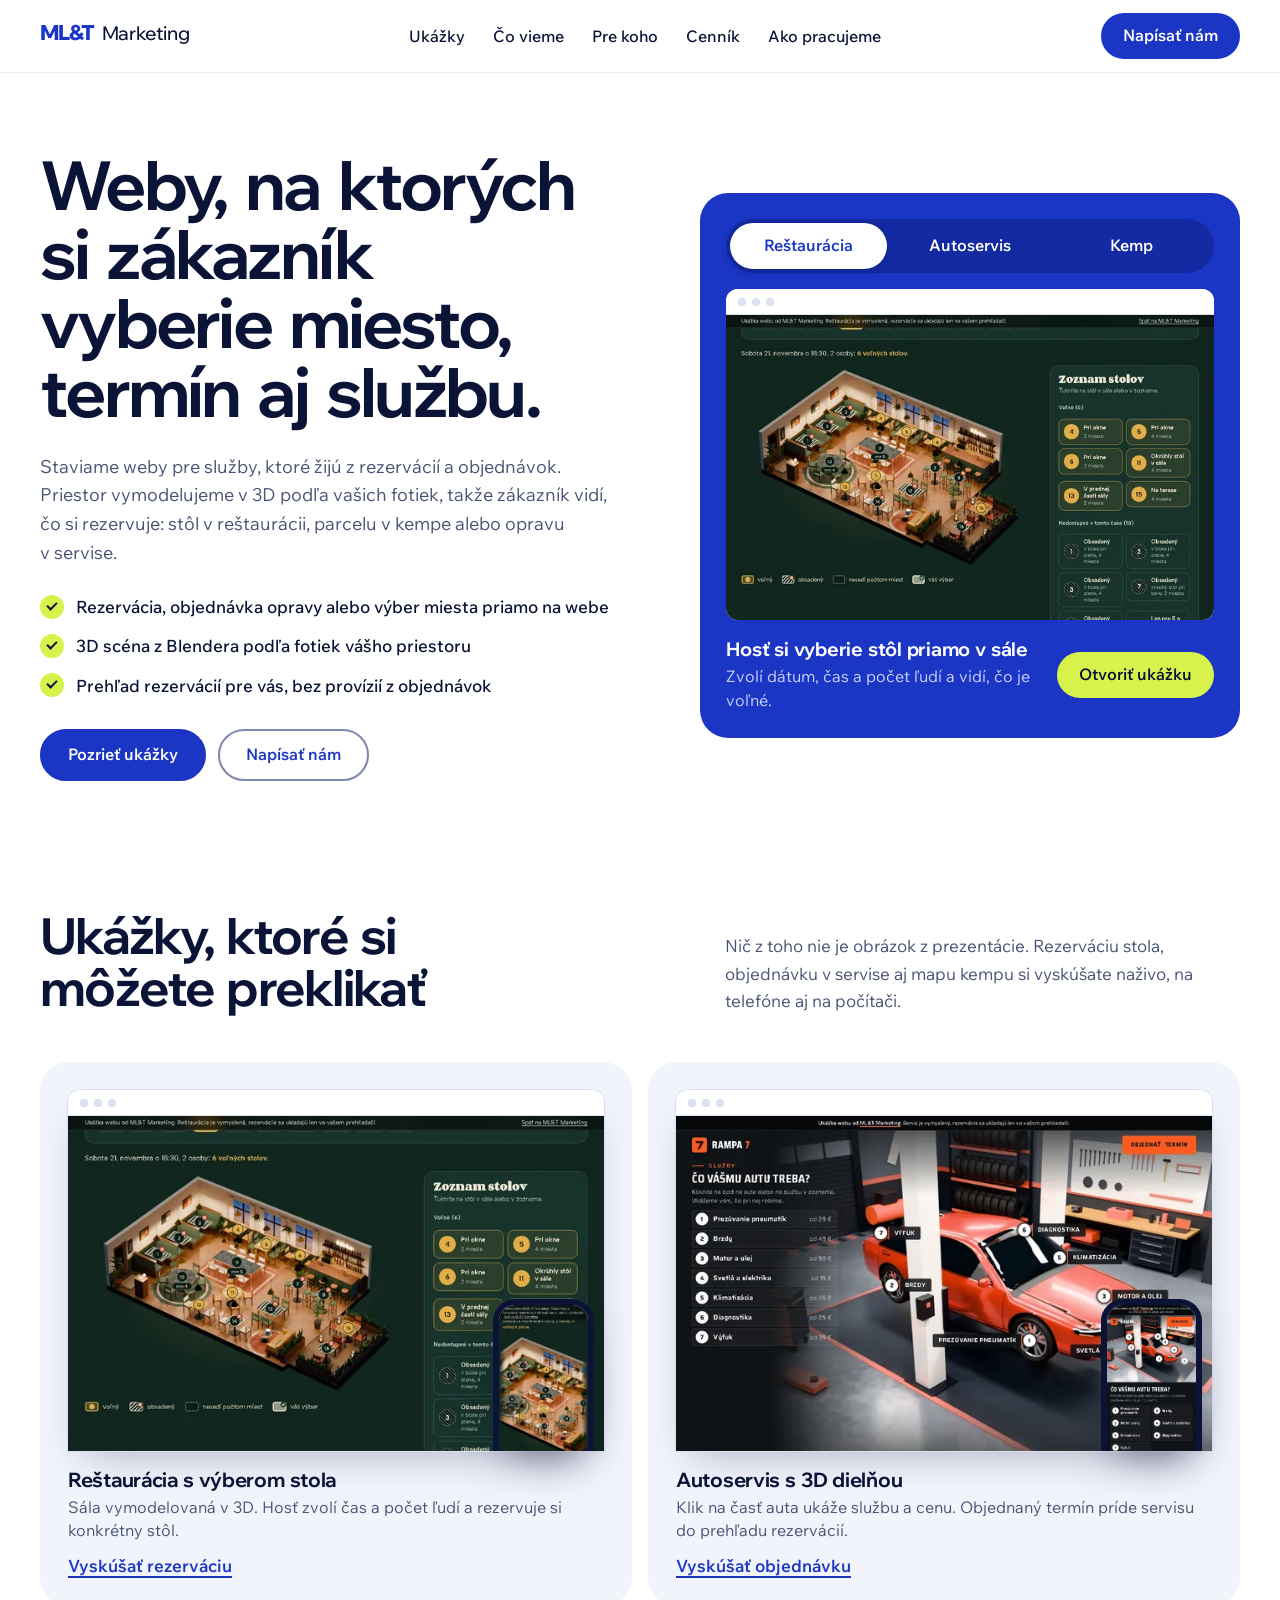
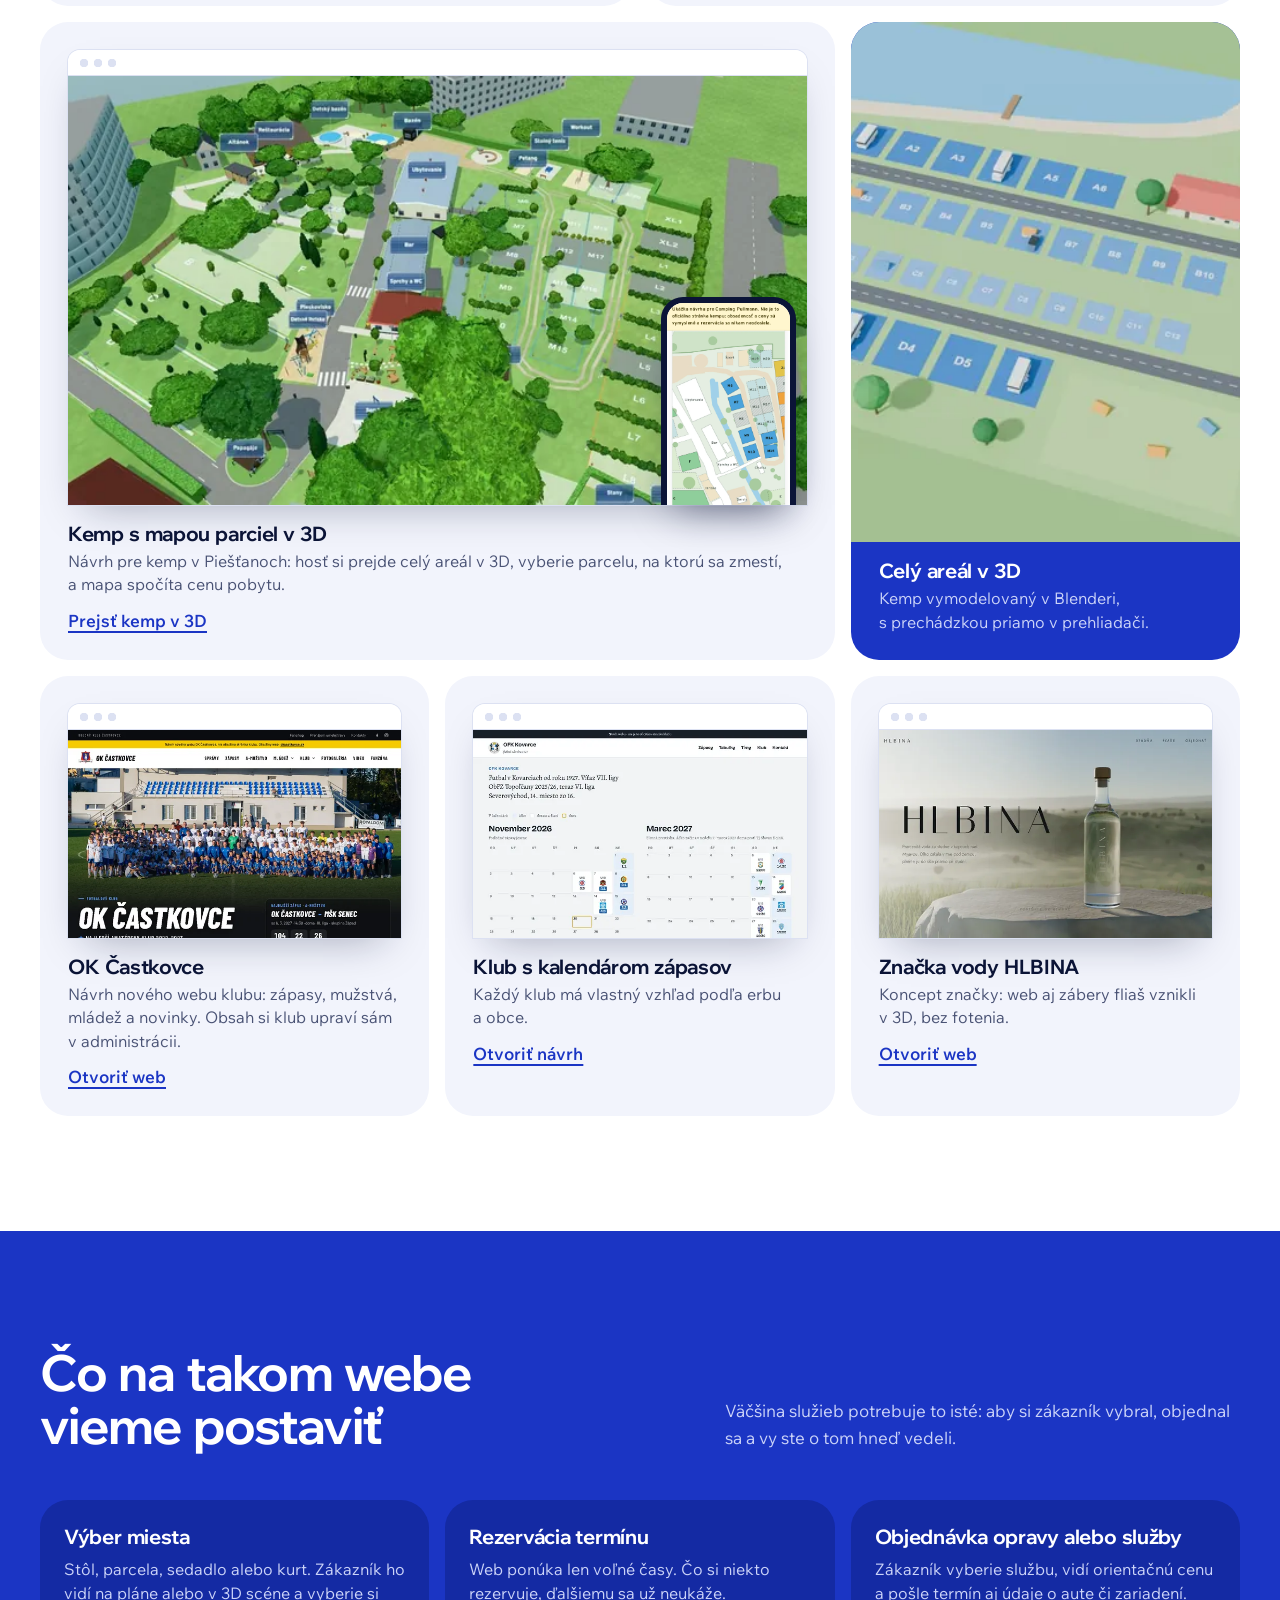
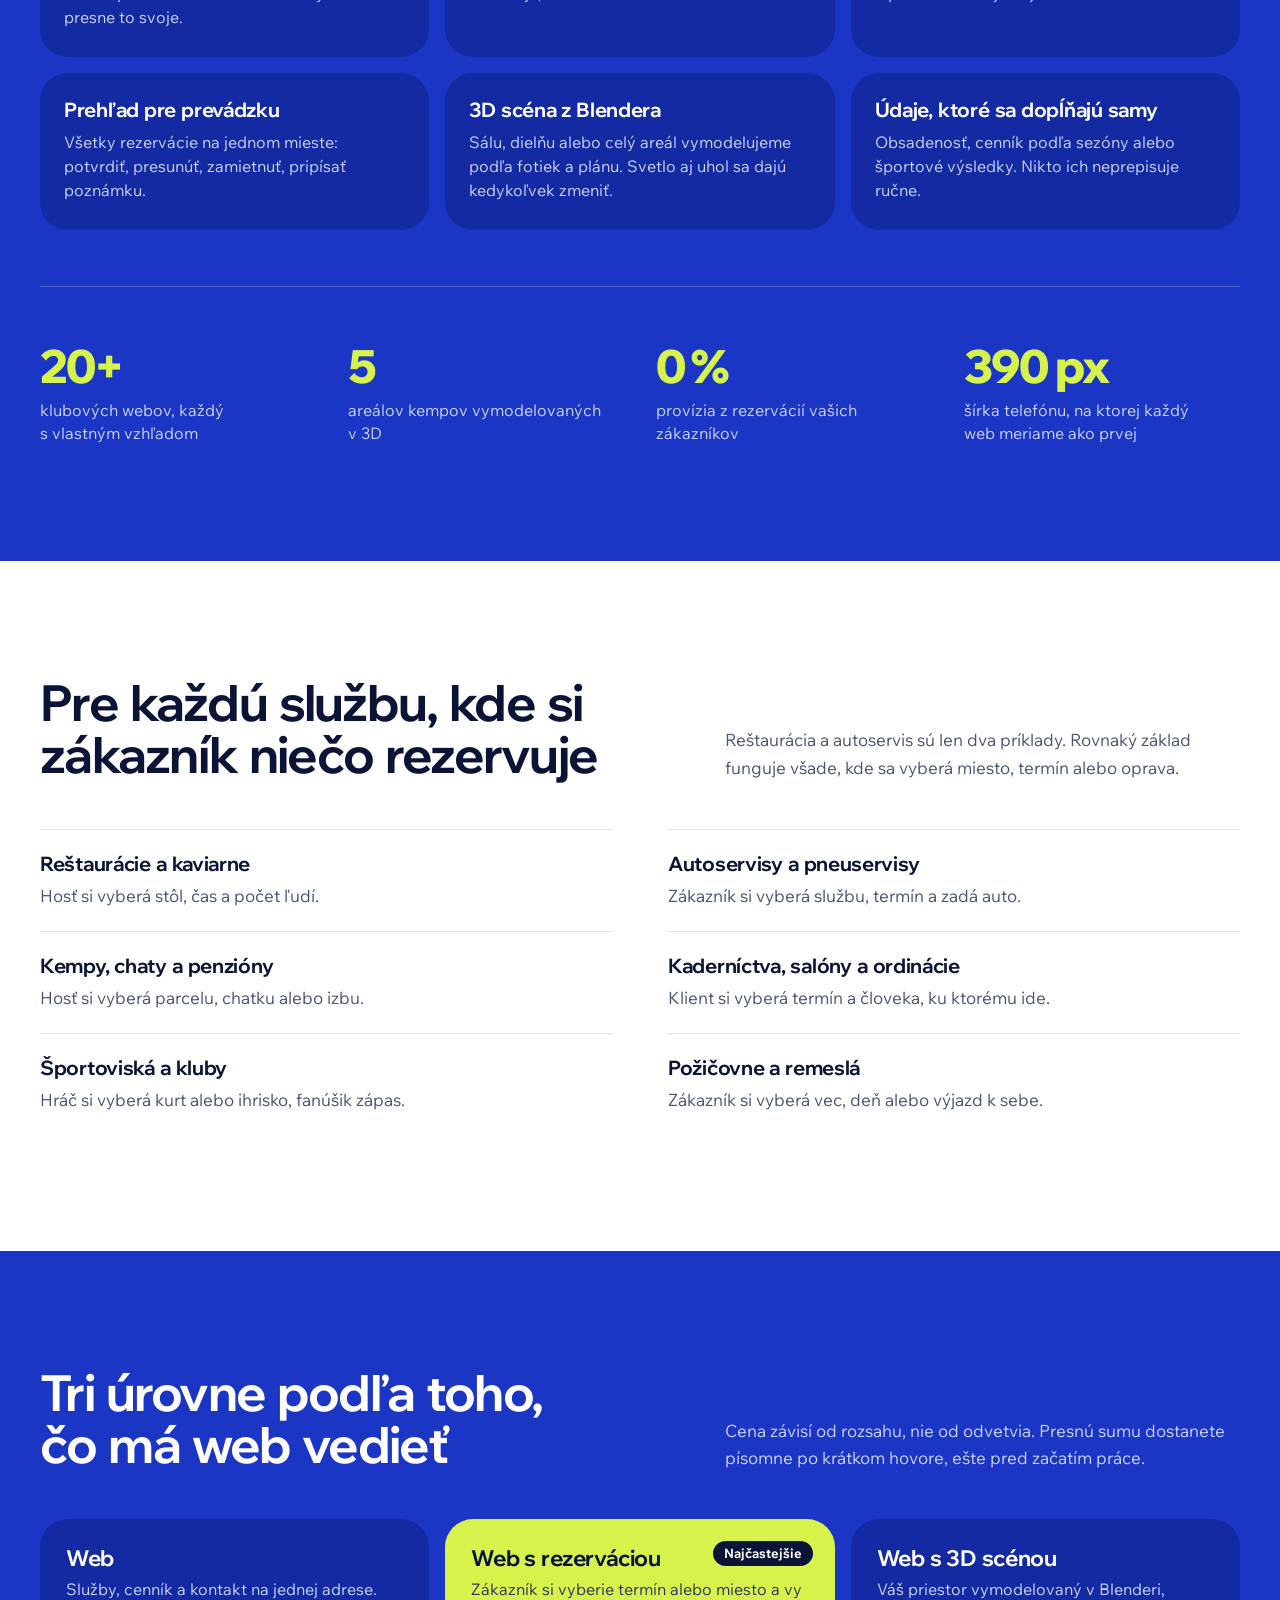
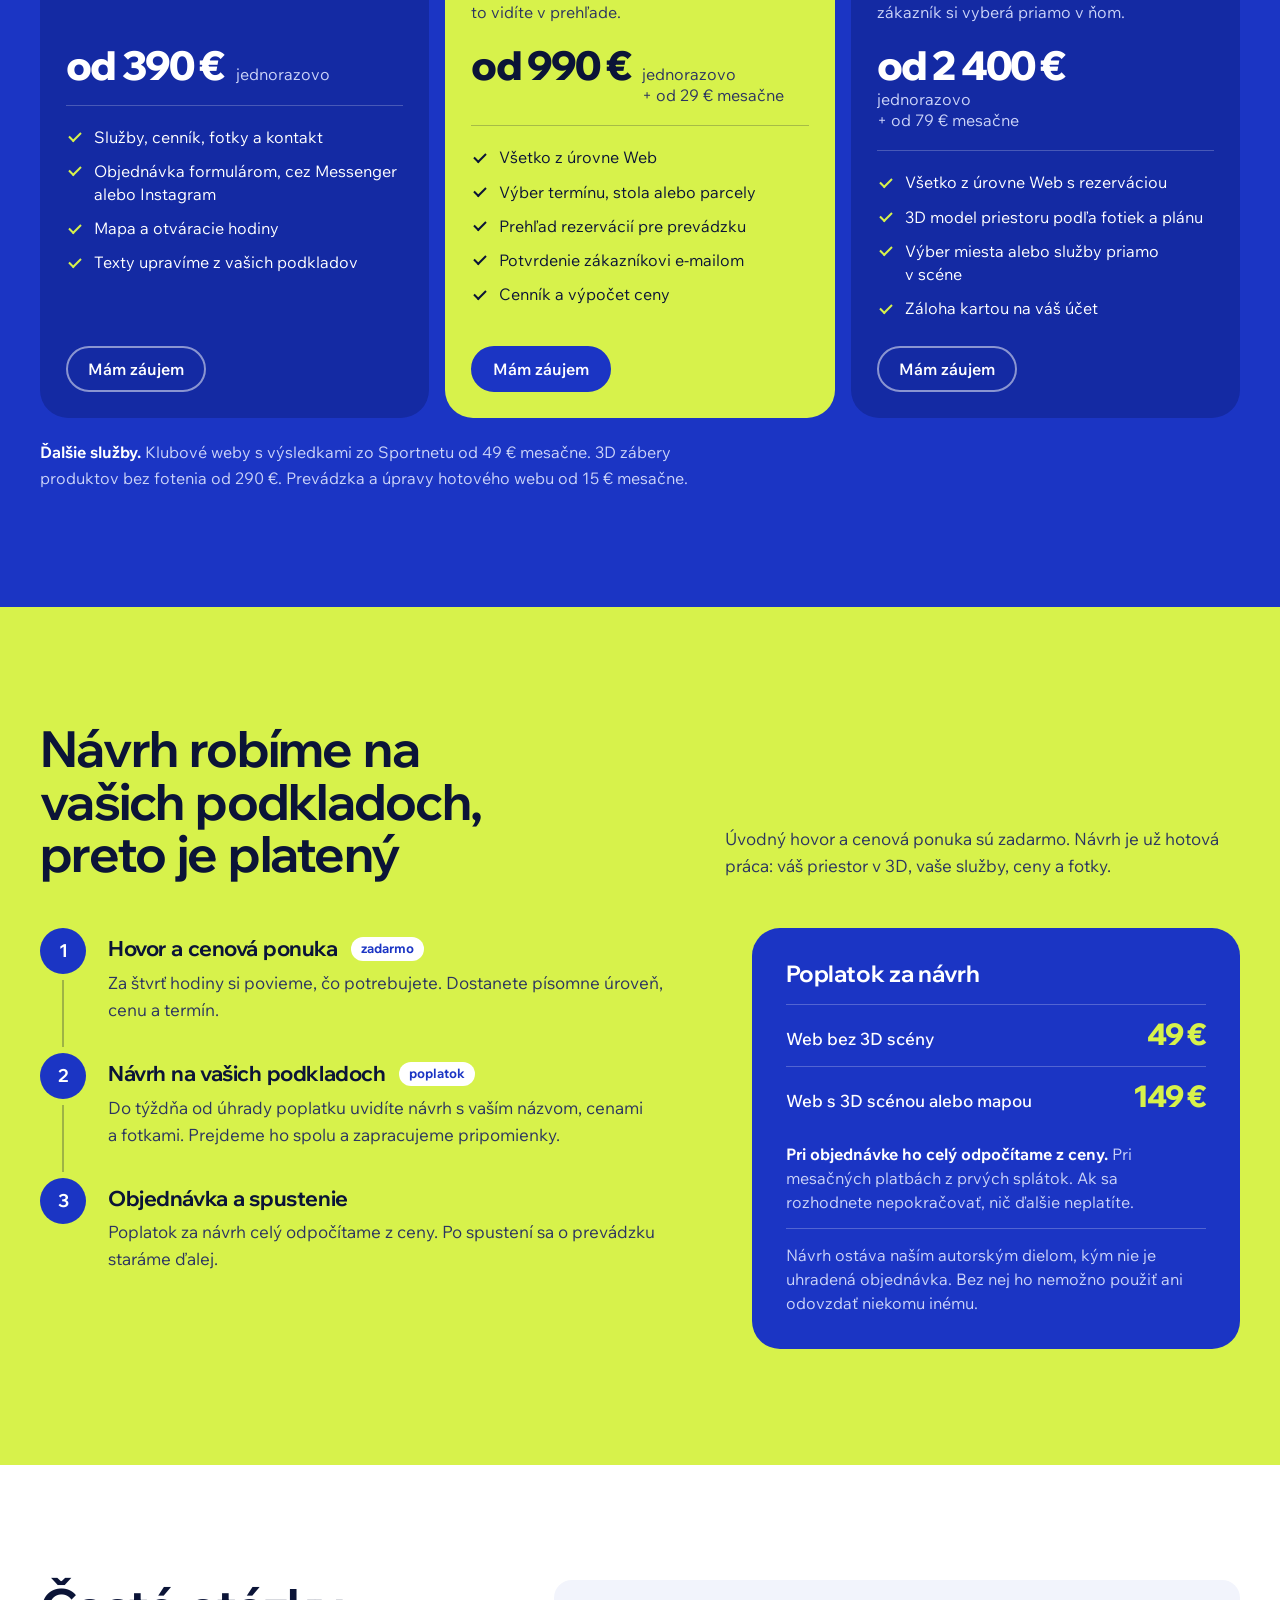
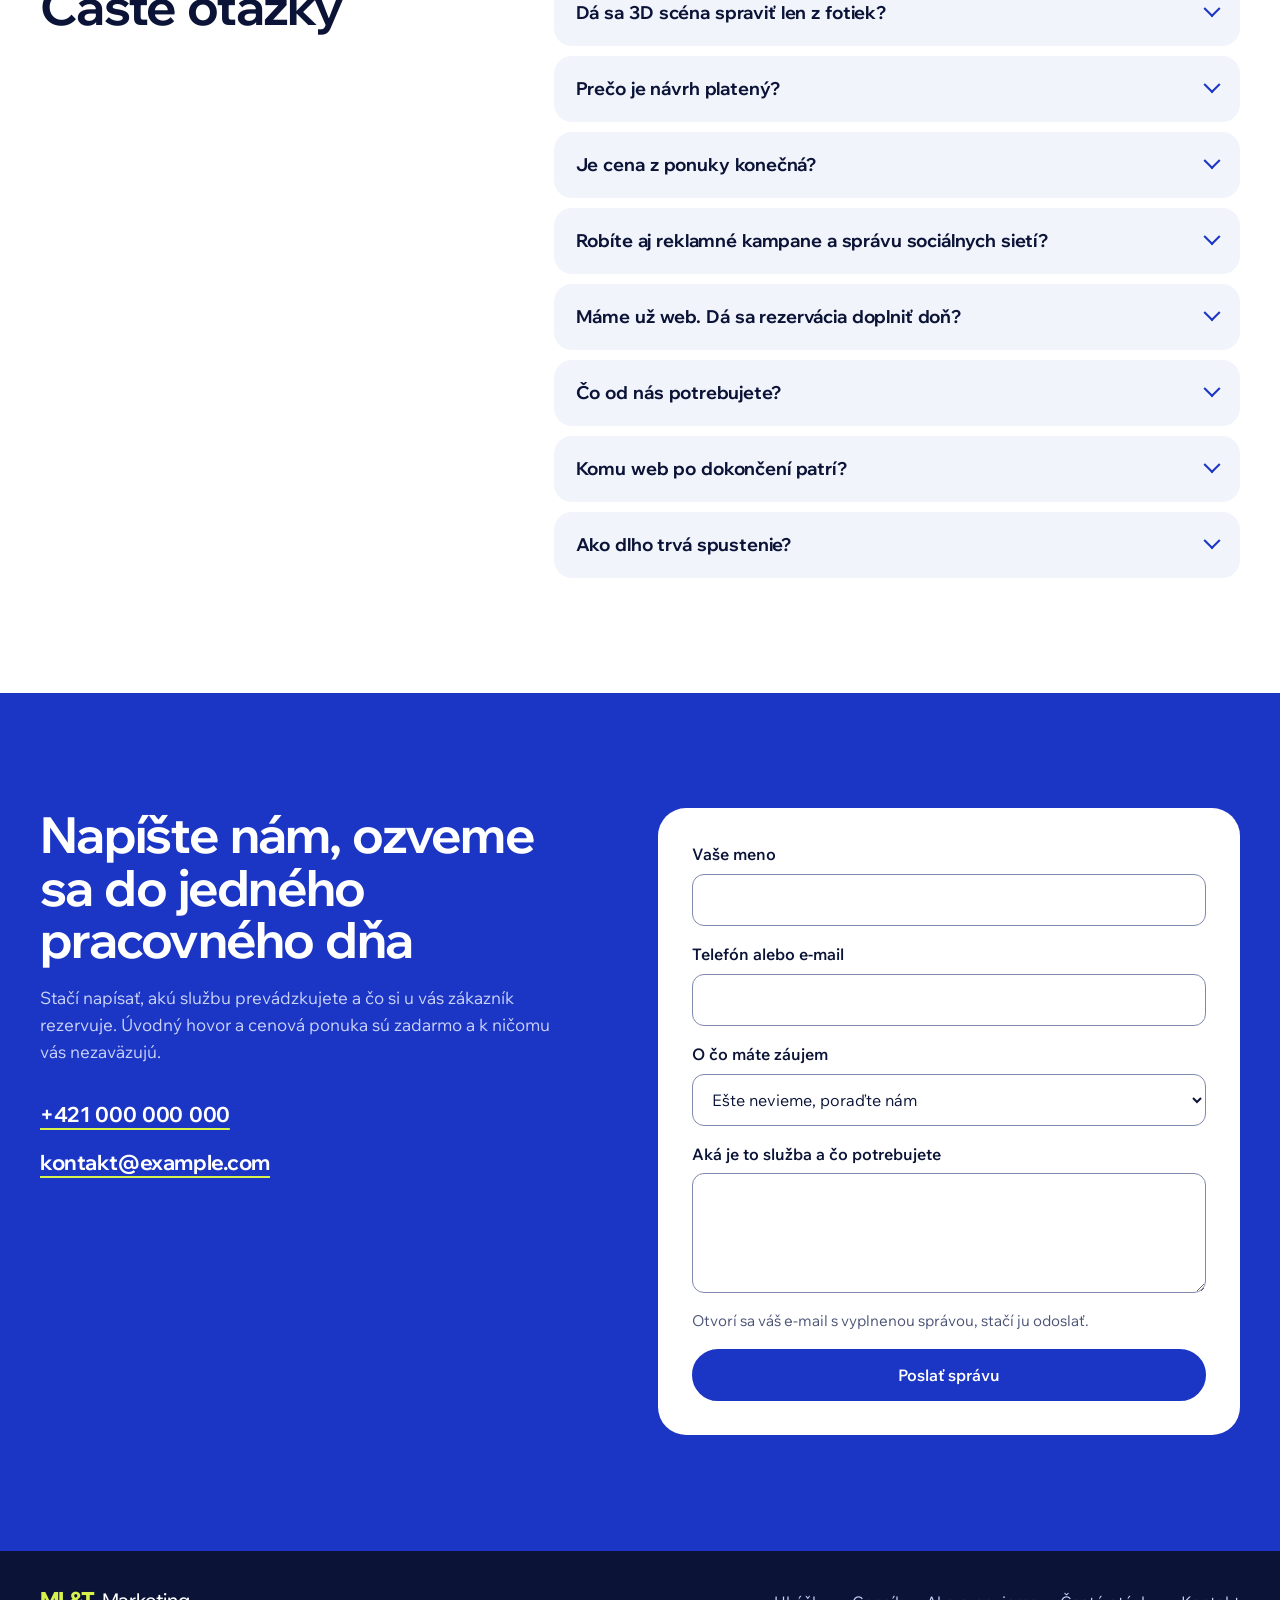
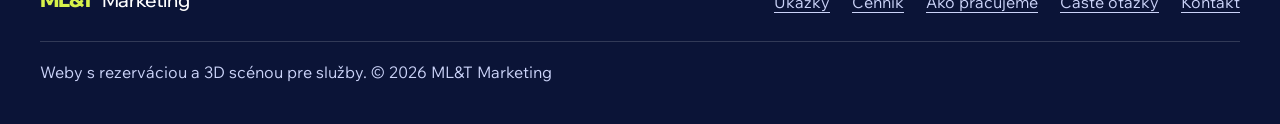
==== commit 5a0073b5: "Ukážky: kemp v 3D (Piešťany) a OK Častkovce ako referencia klubového webu - Karta kempu aj záložka K" ====
--- a/index.html
+++ b/index.html
@@ -387,10 +387,10 @@
           </div>
         </div>
         <div class="show-panel" role="tabpanel" id="sp-kemp" aria-labelledby="st-kemp" hidden>
-          <div class="frame"><img src="assets/img/parcela-mapa-1120.webp" srcset="assets/img/parcela-mapa-640.webp 640w, assets/img/parcela-mapa-1120.webp 1120w" sizes="(min-width: 980px) 42vw, 88vw" width="1120" height="649" loading="lazy" alt="Mapa kempu s parcelami pri jazere, voľné sú zelené a obsadené šrafované"></div>
+          <div class="frame"><img src="assets/img/pullmann-3d-1100.webp" srcset="assets/img/pullmann-3d-640.webp 640w, assets/img/pullmann-3d-1100.webp 1100w" sizes="(min-width: 980px) 42vw, 88vw" width="1100" height="639" loading="lazy" alt="3D model kempu v Piešťanoch s parcelami, cestami a budovami"></div>
           <div class="show-foot">
-            <p class="show-cap"><b>Hosť vidí parcely, na ktoré sa zmestí</b>Mapa spočíta cenu pobytu a&nbsp;pošle rezerváciu.</p>
-            <a class="btn btn-accent btn-small" href="https://matuslenicky.github.io/parcela/" target="_blank" rel="noopener">Otvoriť ukážku</a>
+            <p class="show-cap"><b>Hosť si prejde kemp v&nbsp;3D</b>Vyberie parcelu, na ktorú sa zmestí, a&nbsp;mapa spočíta cenu pobytu.</p>
+            <a class="btn btn-accent btn-small" href="https://matuslenicky.github.io/parcela/kempy/pullmann/" target="_blank" rel="noopener">Otvoriť ukážku</a>
           </div>
         </div>
       </div>
@@ -426,15 +426,15 @@
             <span class="work-link">Vyskúšať objednávku</span>
           </div>
         </a>
-        <a class="work work-a" href="https://matuslenicky.github.io/parcela/" target="_blank" rel="noopener">
+        <a class="work work-a" href="https://matuslenicky.github.io/parcela/kempy/pullmann/" target="_blank" rel="noopener">
           <div class="work-media">
-            <div class="frame"><img src="assets/img/parcela-mapa-1120.webp" srcset="assets/img/parcela-mapa-640.webp 640w, assets/img/parcela-mapa-1120.webp 1120w" sizes="(min-width: 720px) 62vw, 92vw" width="1120" height="649" loading="lazy" alt="Mapa ukážkového kempu s parcelami pri jazere, voľné sú zelené a obsadené šrafované"></div>
-            <div class="phone"><img src="assets/img/m-parcela-390.webp" width="390" height="780" loading="lazy" alt="Tá istá stránka na telefóne"></div>
+            <div class="frame"><img src="assets/img/pullmann-3d-1100.webp" srcset="assets/img/pullmann-3d-640.webp 640w, assets/img/pullmann-3d-1100.webp 1100w" sizes="(min-width: 720px) 62vw, 92vw" width="1100" height="639" loading="lazy" alt="3D model kempu v Piešťanoch: parcely na ostrovčeku medzi štrkovými cestami, rady parciel pri plote, budovy, potok a ihrisko"></div>
+            <div class="phone"><img src="assets/img/m-pullmann-390.webp" width="390" height="780" loading="lazy" alt="Mapa parciel toho istého kempu na telefóne"></div>
           </div>
           <div class="work-body">
-            <h3>Kemp s&nbsp;mapou parciel</h3>
-            <p>Hosť si zvolí vozidlo, mapa mu ukáže parcely, na ktoré sa zmestí, a&nbsp;spočíta cenu pobytu.</p>
-            <span class="work-link">Vyskúšať ako hosť</span>
+            <h3>Kemp s&nbsp;mapou parciel v&nbsp;3D</h3>
+            <p>Návrh pre kemp v&nbsp;Piešťanoch: hosť si prejde celý areál v&nbsp;3D, vyberie parcelu, na ktorú sa zmestí, a&nbsp;mapa spočíta cenu pobytu.</p>
+            <span class="work-link">Prejsť kemp v&nbsp;3D</span>
           </div>
         </a>
         <div class="work work-b work-fill">
@@ -444,12 +444,12 @@
             <p>Kemp vymodelovaný v&nbsp;Blenderi, s&nbsp;prechádzkou priamo v&nbsp;prehliadači.</p>
           </div>
         </div>
-        <a class="work work-c" href="https://matuslenicky.github.io/tj-slovan-rovnost-krajne/" target="_blank" rel="noopener">
-          <div class="work-media"><div class="frame"><img src="assets/img/klub-krajne-640.webp" width="640" height="400" loading="lazy" alt="Návrh klubového webu s veľkým číslom miesta v tabuľke na úvodnej stránke"></div></div>
+        <a class="work work-c" href="https://matuslenicky.github.io/ok-castkovce/" target="_blank" rel="noopener">
+          <div class="work-media"><div class="frame"><img src="assets/img/klub-castkovce-640.webp" width="640" height="400" loading="lazy" alt="Návrh webu OK Častkovce: spoločná fotka klubu na štadióne a najbližší zápas A-mužstva"></div></div>
           <div class="work-body">
-            <h3>Futbalový klub</h3>
-            <p>Program, výsledky a&nbsp;tabuľka sa dopĺňajú samy zo Sportnetu.</p>
-            <span class="work-link">Otvoriť návrh</span>
+            <h3>OK Častkovce</h3>
+            <p>Návrh nového webu klubu: zápasy, mužstvá, mládež a&nbsp;novinky. Obsah si klub upraví sám v&nbsp;administrácii.</p>
+            <span class="work-link">Otvoriť web</span>
           </div>
         </a>
         <a class="work work-c" href="https://matuslenicky.github.io/ofk-kovarce/" target="_blank" rel="noopener">
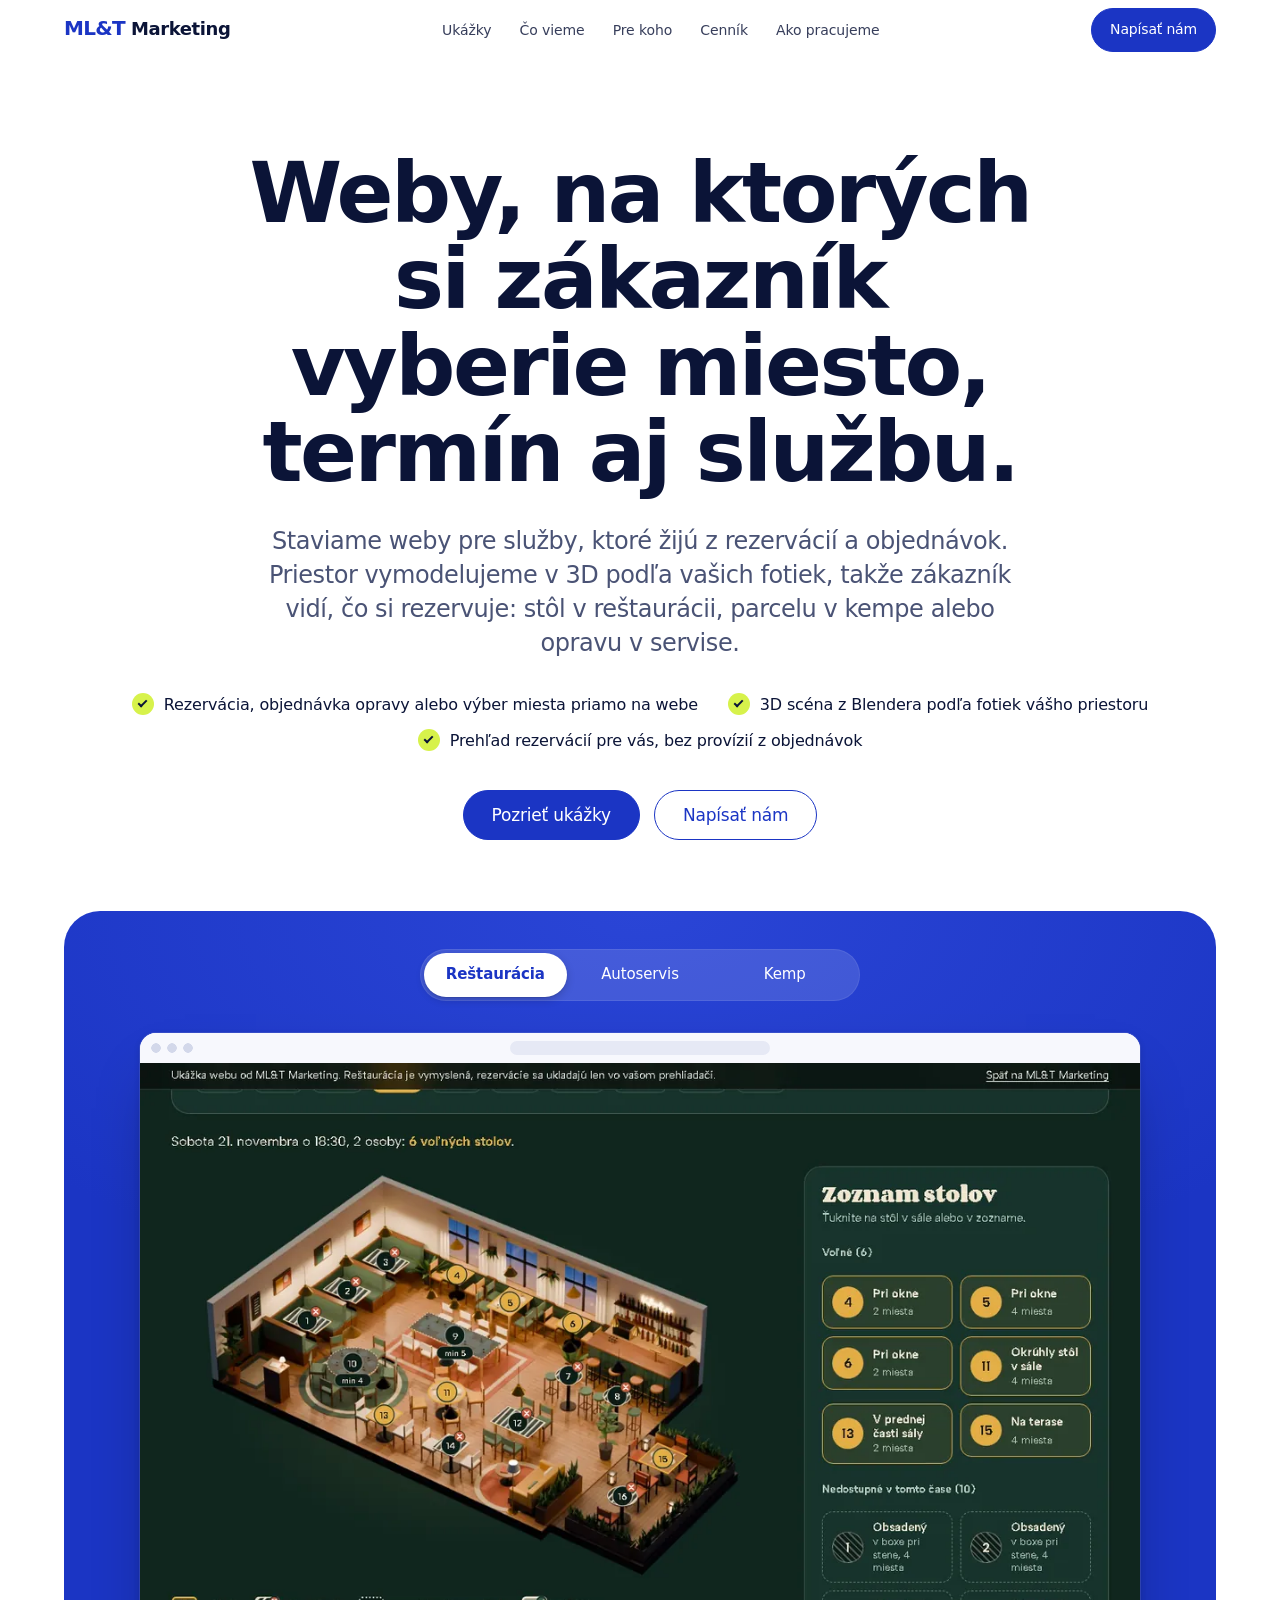
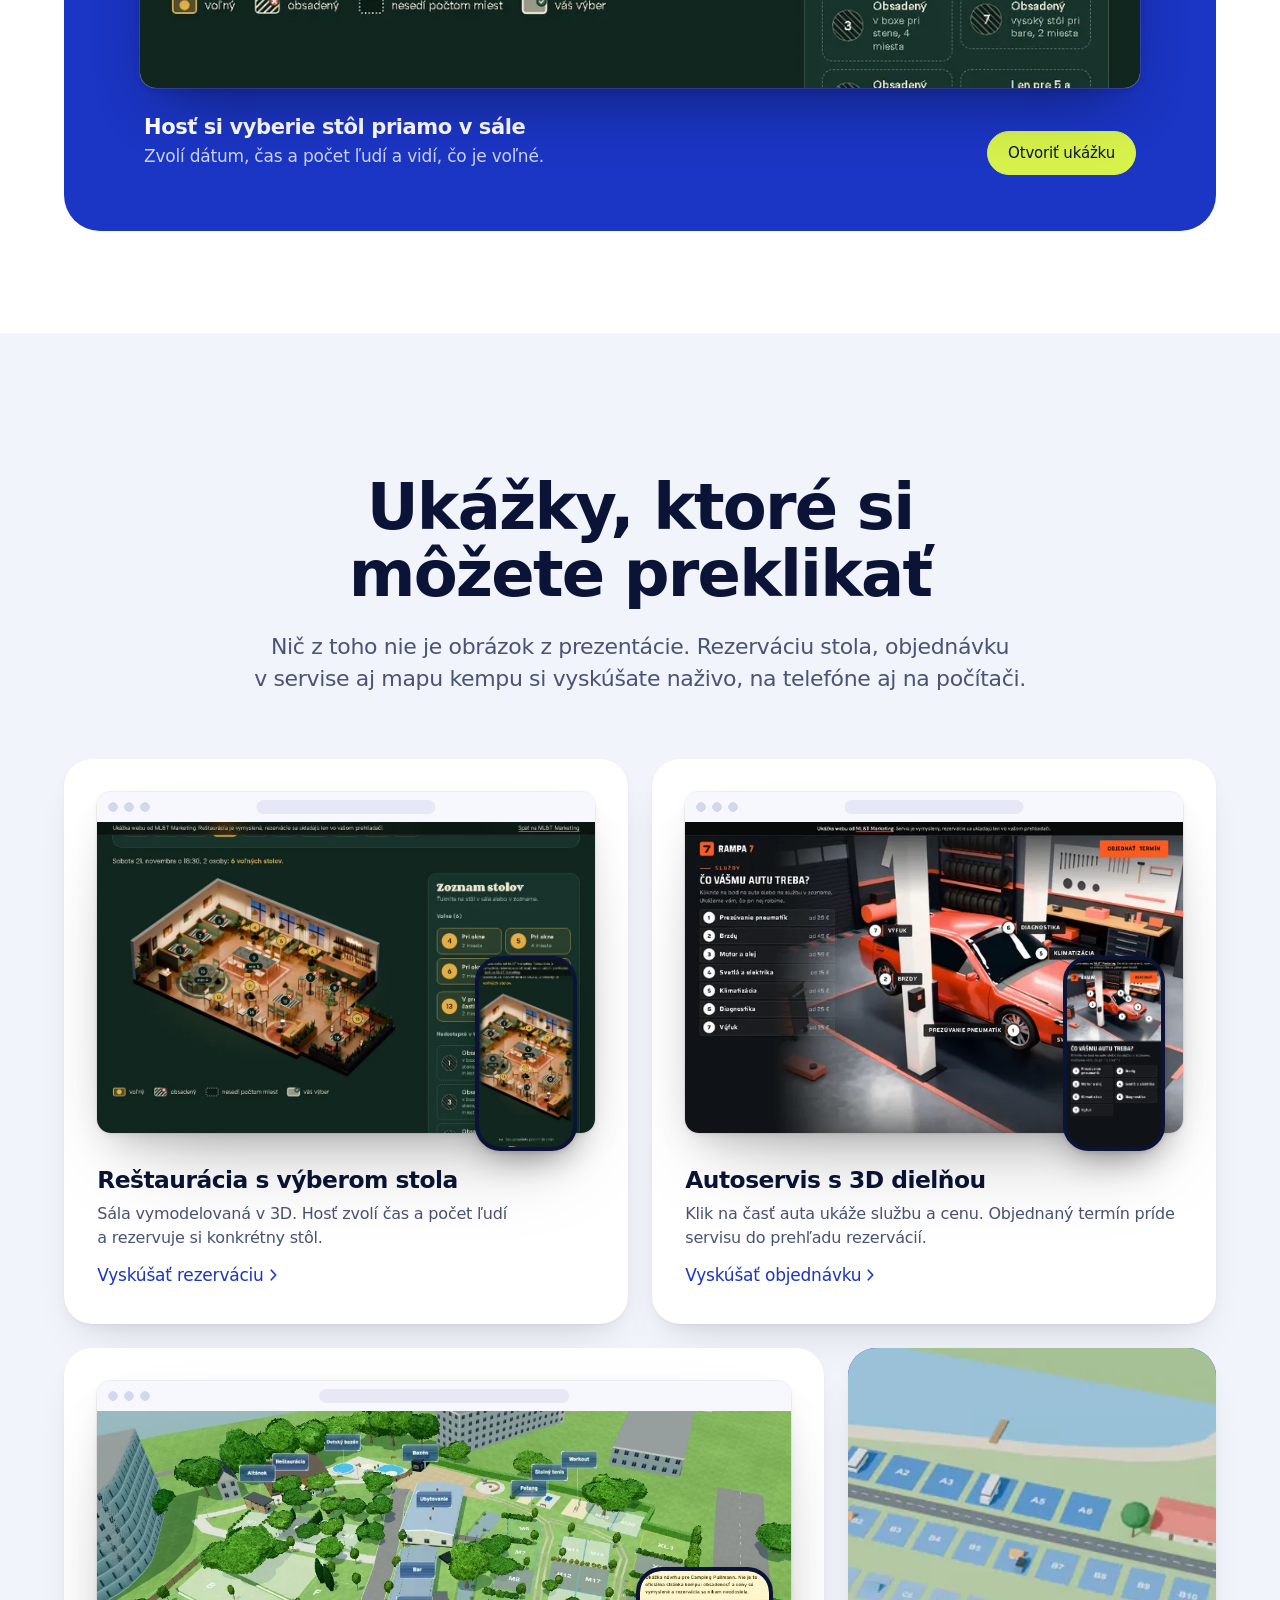
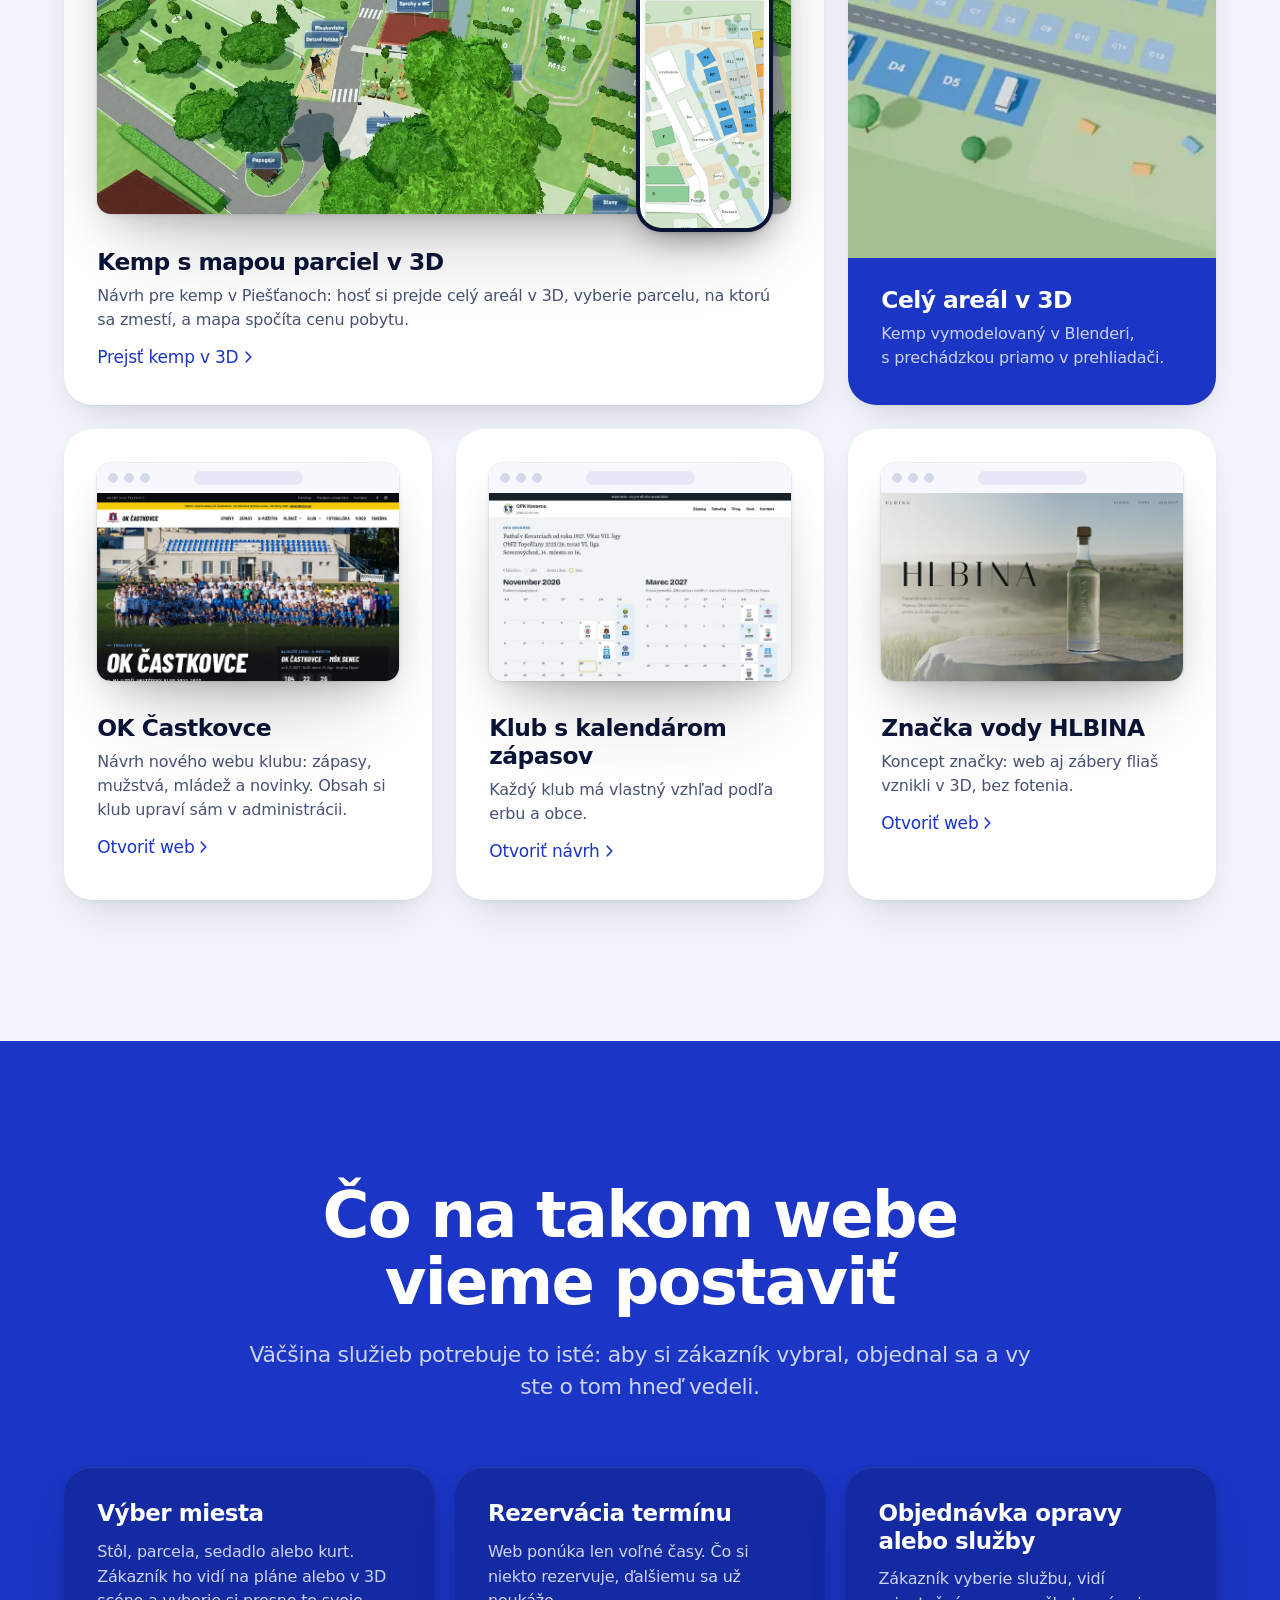
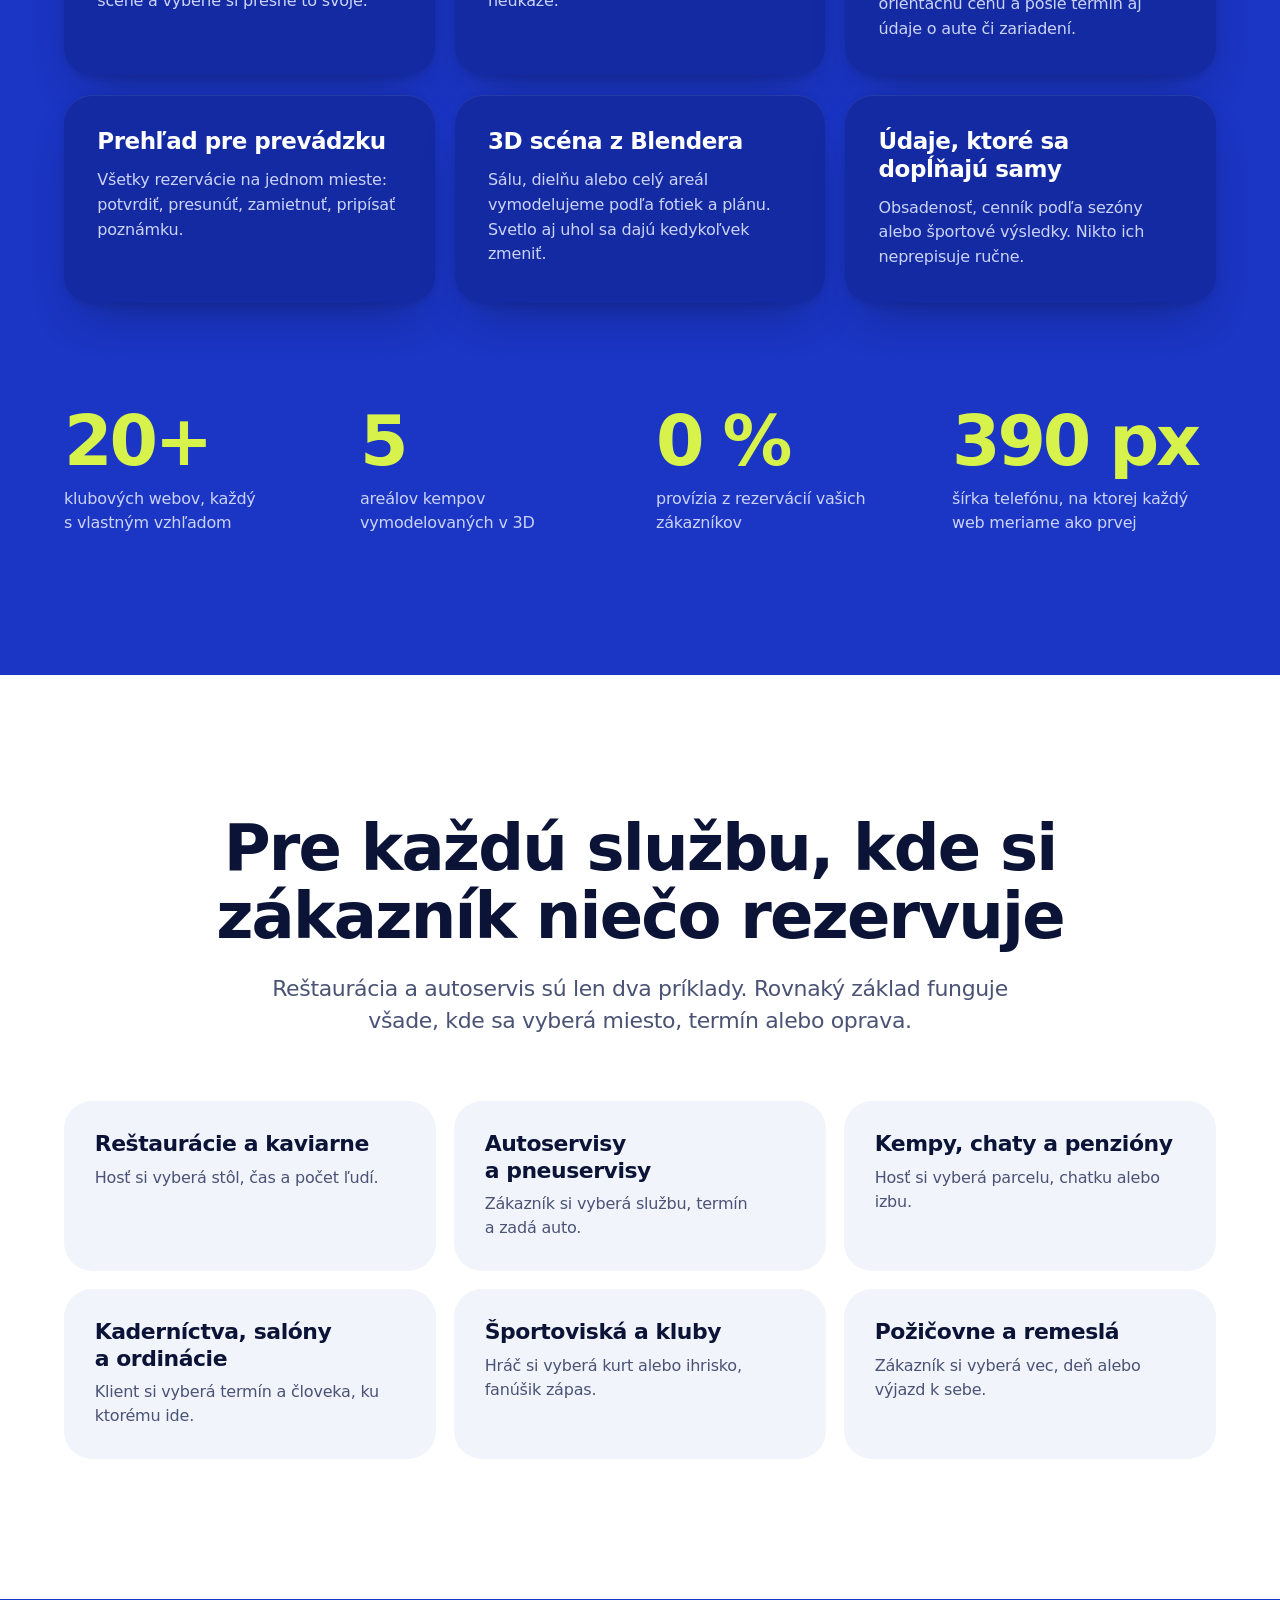
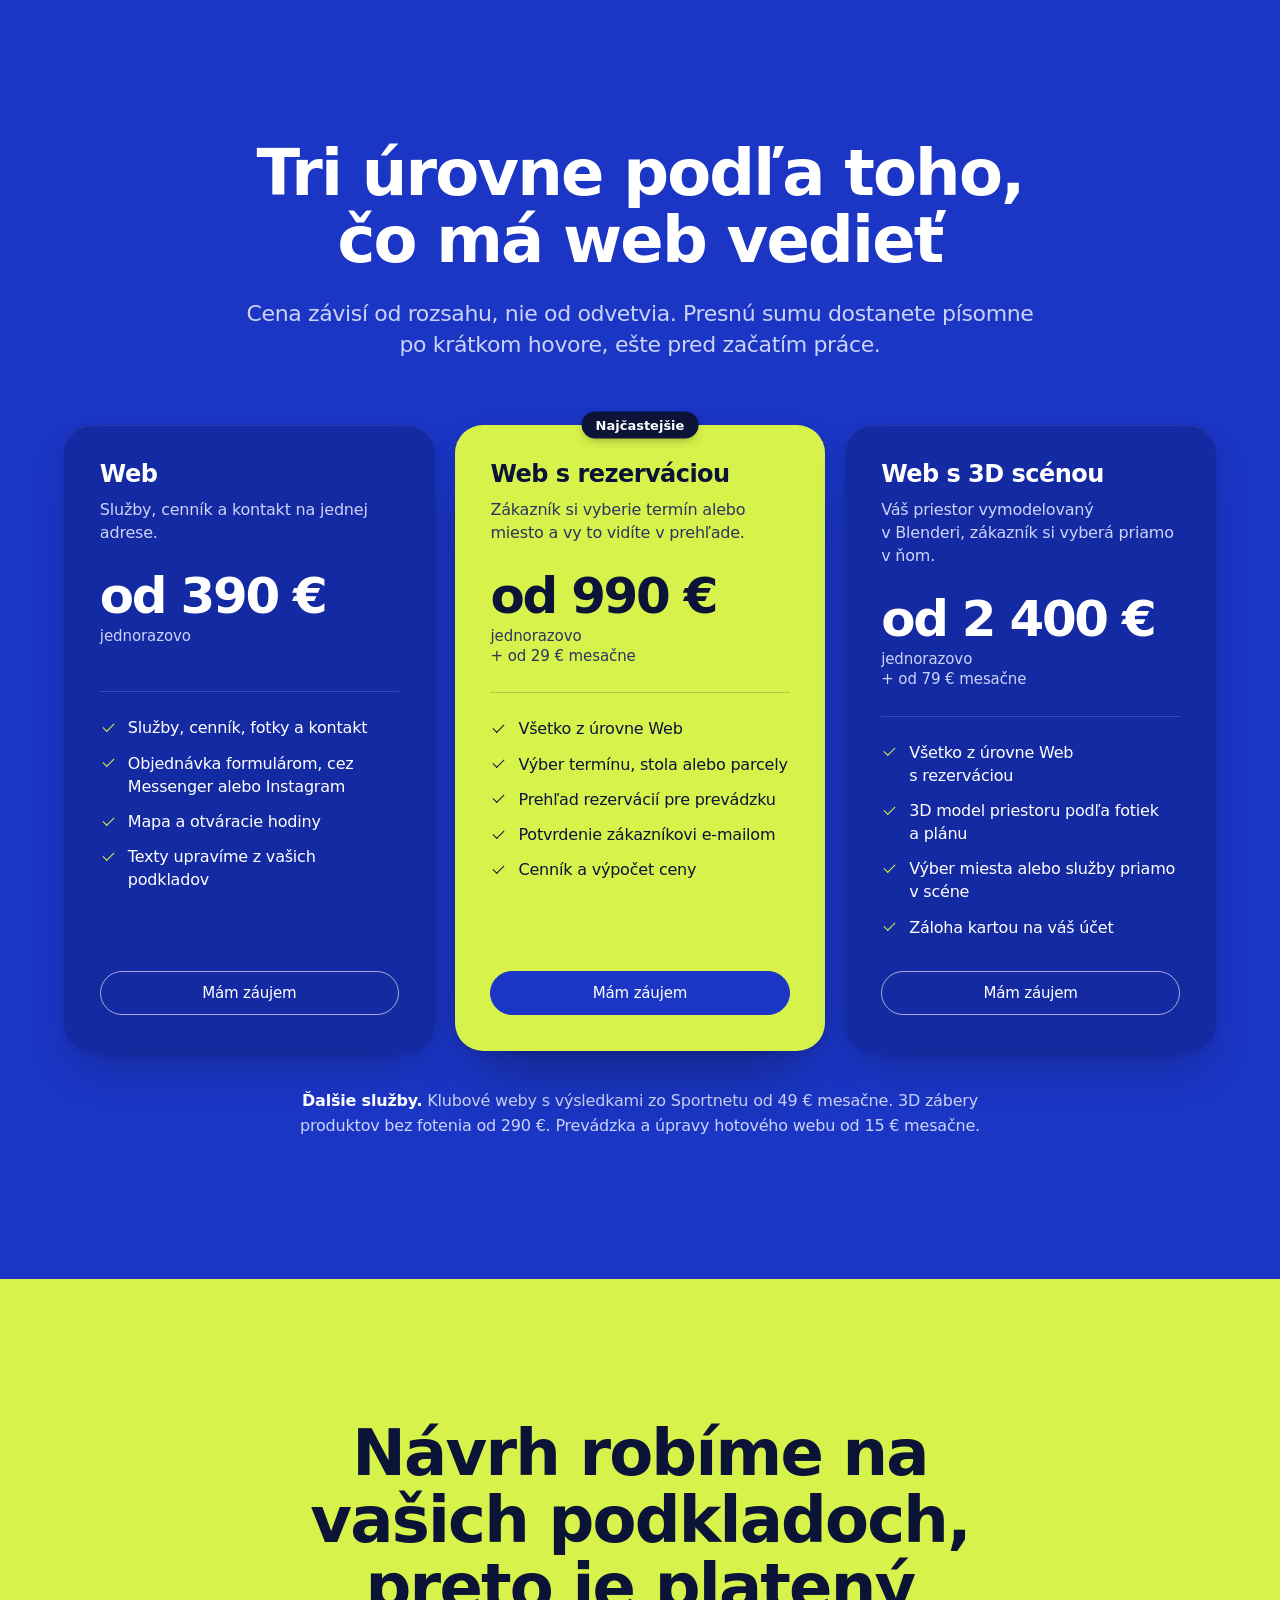
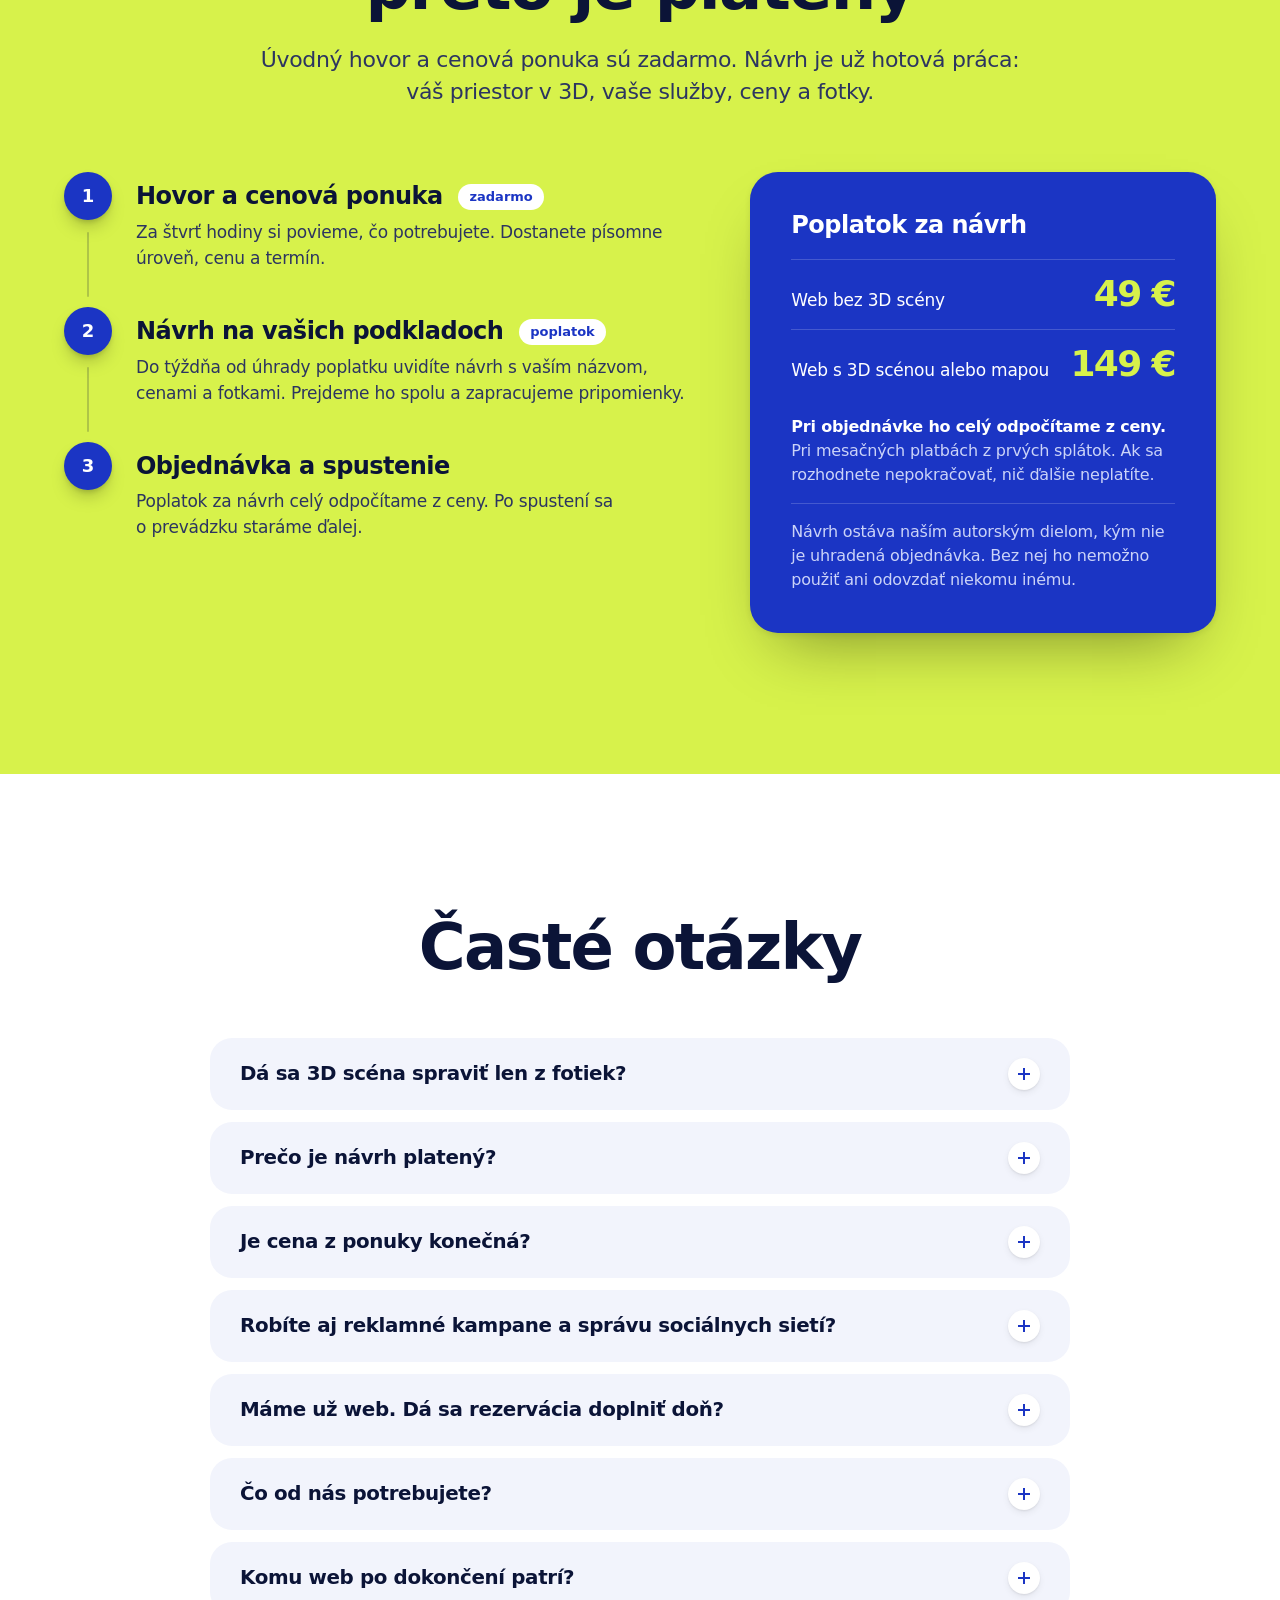
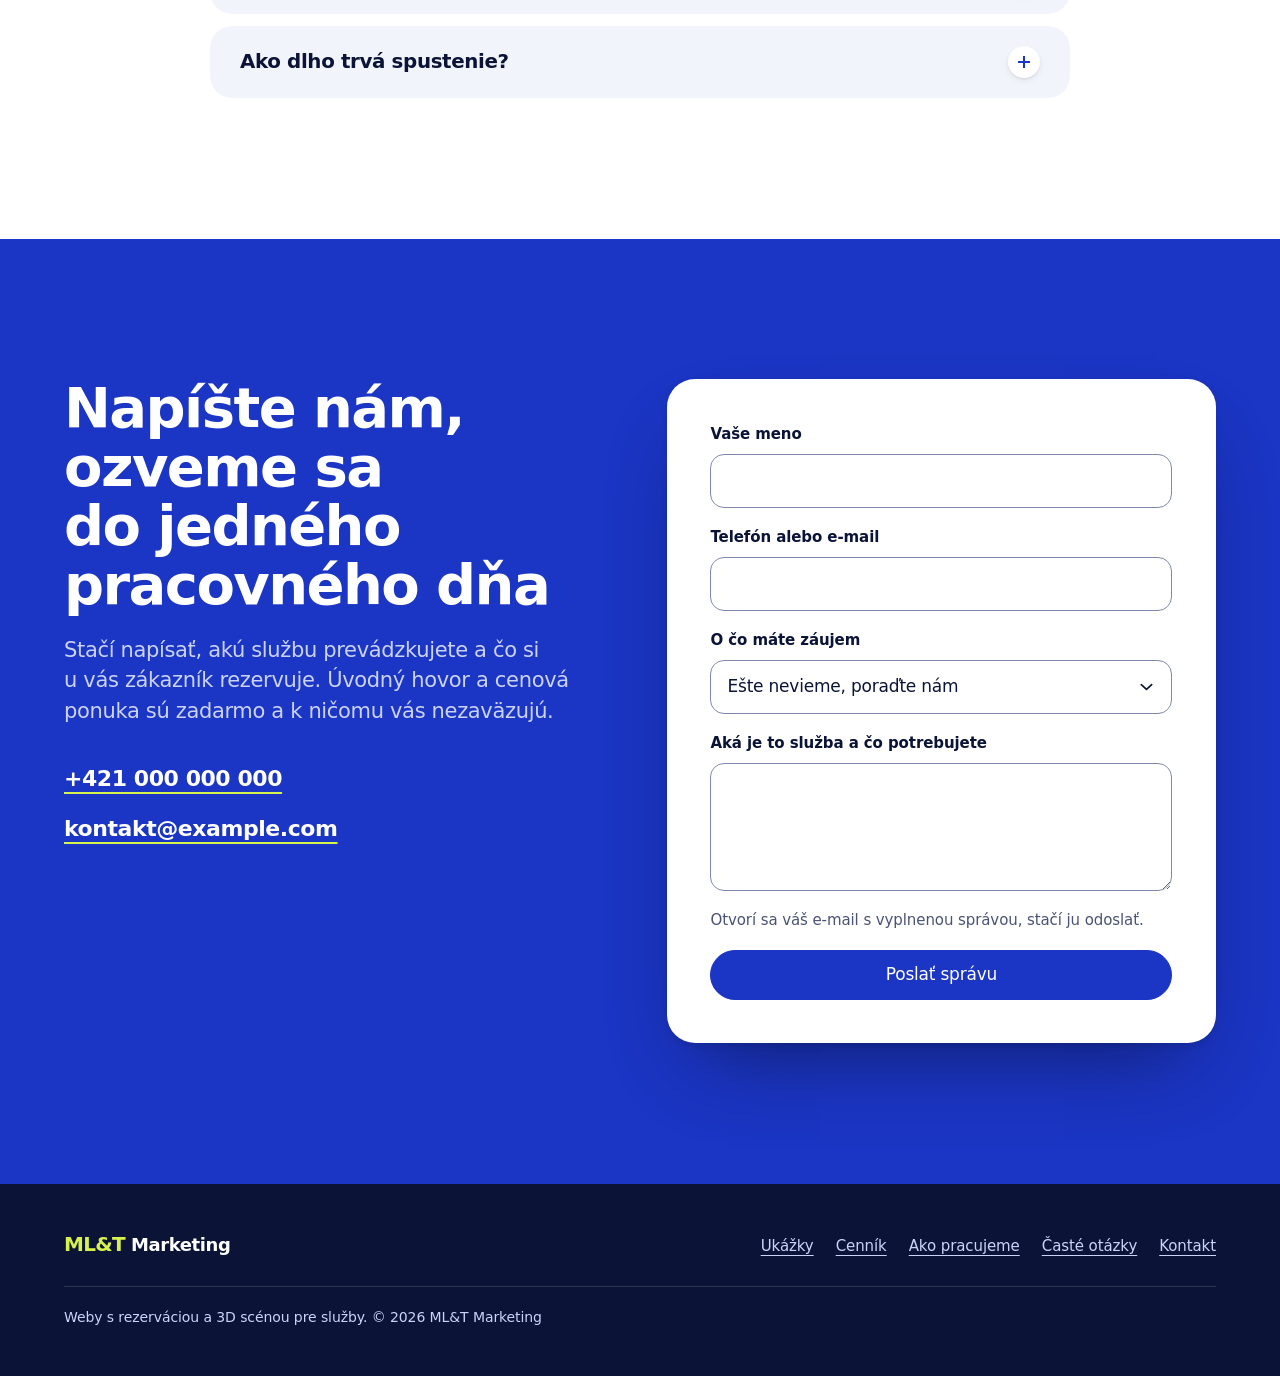
==== commit 8e5db1a4: "Vzhľad v štýle Apple: systémové písmo, viac vzduchu, mäkké tiene - Systémové písmo (SF Pro na Apple," ====
--- a/index.html
+++ b/index.html
@@ -14,13 +14,10 @@
 <meta property="og:url" content="https://matuslenicky.github.io/ml-marketing/">
 <link rel="canonical" href="https://matuslenicky.github.io/ml-marketing/">
 <link rel="icon" href="data:image/svg+xml,%3Csvg xmlns='http://www.w3.org/2000/svg' viewBox='0 0 64 64'%3E%3Crect width='64' height='64' rx='14' fill='%231b35c4'/%3E%3Cpath d='M12 44V20h6.4l6.6 13 6.600-13H38v24h-6V31l-4.800 9.500h-4.400L18 31v13zM43 44V20h6v18.500h8.500V44z' fill='%23fff'/%3E%3Crect x='43' y='48' width='14.500' height='4' rx='2' fill='%23d7f24b'/%3E%3C/svg%3E">
-<link rel="preload" href="assets/fonts/wix-madefor-display-normal-latin.woff2" as="font" type="font/woff2" crossorigin>
-<link rel="preload" href="assets/fonts/wix-madefor-display-normal-latin-ext.woff2" as="font" type="font/woff2" crossorigin>
-<link rel="preload" href="assets/fonts/wix-madefor-text-normal-latin.woff2" as="font" type="font/woff2" crossorigin>
-<link rel="preload" href="assets/fonts/wix-madefor-text-normal-latin-ext.woff2" as="font" type="font/woff2" crossorigin>
-<link rel="stylesheet" href="assets/fonts/fonts.css">
 <style>
-/* Paleta 50 / 40 / 10: biela, kobaltová modrá, limetkový akcent. */
+/* Paleta 50 / 40 / 10: biela, kobaltová modrá, limetkový akcent.
+   Vzhľad v duchu Apple: systémové písmo (SF Pro na Apple zariadeniach, Segoe UI Variable na Windows,
+   Roboto na Androide), veľké nadpisy s tesným trackingom, veľa vzduchu a mäkké viacvrstvové tiene namiesto čiar. */
 :root {
   --white: #ffffff;
   --tint: #f2f4fc;
@@ -32,140 +29,173 @@
   --line: #dce1f2;
   --field-line: #8089ad;
   --accent: #d7f24b;
-  --display: 'Wix Madefor Display', 'Segoe UI', system-ui, sans-serif;
-  --text: 'Wix Madefor Text', 'Segoe UI', system-ui, sans-serif;
-  --wrap: 1200px;
+  --display: -apple-system, BlinkMacSystemFont, 'SF Pro Display', 'Segoe UI Variable Display', 'Segoe UI', system-ui, Roboto, 'Helvetica Neue', Arial, sans-serif;
+  --text: -apple-system, BlinkMacSystemFont, 'SF Pro Text', 'Segoe UI Variable Text', 'Segoe UI', system-ui, Roboto, 'Helvetica Neue', Arial, sans-serif;
+  --wrap: 1180px;
+  --gutter: clamp(24px, 5vw, 64px);
+  --sec-y: clamp(88px, 11vw, 160px);
+  --r-xl: 36px;
   --r-lg: 28px;
-  --r-md: 18px;
-  --r-sm: 12px;
+  --r-md: 22px;
+  --r-sm: 14px;
+  /* Tiene skladané z vrstiev: tesný kontakt + blízky + ďaleký mäkký tieň. */
+  --sh-card: 0 1px 2px rgba(0, 0, 0, 0.034), 0 6px 16px -4px rgba(0, 0, 0, 0.051), 0 24px 48px -20px rgba(0, 0, 0, 0.136);
+  --sh-lift: 0 2px 4px rgba(0, 0, 0, 0.043), 0 16px 32px -10px rgba(0, 0, 0, 0.119), 0 44px 80px -30px rgba(0, 0, 0, 0.255);
+  --sh-device: 0 0 0 1px rgba(0, 0, 0, 0.051), 0 2px 6px rgba(0, 0, 0, 0.051), 0 18px 36px -14px rgba(0, 0, 0, 0.204), 0 48px 96px -40px rgba(0, 0, 0, 0.272);
+  --sh-on-blue: inset 0 1px 0 rgba(255, 255, 255, 0.08), 0 2px 6px rgba(0, 0, 0, 0.09), 0 24px 48px -20px rgba(0, 0, 0, 0.338);
+  --ease: cubic-bezier(0.2, 0.8, 0.2, 1);
+  --chev: url("data:image/svg+xml,%3Csvg xmlns='http://www.w3.org/2000/svg' viewBox='0 0 8 14'%3E%3Cpath d='M1.4 1.4 6.6 7l-5.2 5.6' fill='none' stroke='%23000' stroke-width='1.9' stroke-linecap='round' stroke-linejoin='round'/%3E%3C/svg%3E");
   color-scheme: light;
 }
 
 *, *::before, *::after { box-sizing: border-box; }
-html { -webkit-text-size-adjust: 100%; scroll-padding-top: 88px; }
+html { -webkit-text-size-adjust: 100%; scroll-padding-top: 76px; }
 @media (prefers-reduced-motion: no-preference) { html { scroll-behavior: smooth; } }
-body { margin: 0; background: var(--white); color: var(--ink); font: 400 1.0625rem/1.6 var(--text); -webkit-font-smoothing: antialiased; }
+body { margin: 0; background: var(--white); color: var(--ink); font: 400 1.0625rem/1.53 var(--text); letter-spacing: -0.012em; -webkit-font-smoothing: antialiased; -moz-osx-font-smoothing: grayscale; }
 img { display: block; max-width: 100%; height: auto; }
 a { color: inherit; }
 h1, h2, h3, p, ul, ol, figure, fieldset { margin: 0; }
 ul, ol { padding: 0; list-style: none; }
 fieldset { border: 0; padding: 0; min-width: 0; }
-button { font: inherit; color: inherit; }
-h1, h2, h3 { font-family: var(--display); font-weight: 700; line-height: 1.06; letter-spacing: -0.03em; word-spacing: 0.07em; text-wrap: balance; }
+button { font: inherit; color: inherit; letter-spacing: inherit; }
+/* Tracking podľa veľkosti: veľké písmo tesnejšie, text pri nule; riadkovanie naopak. */
+h1, h2, h3 { font-family: var(--display); font-weight: 700; line-height: 1.08; letter-spacing: -0.025em; text-wrap: balance; }
 :focus-visible { outline: 3px solid var(--ink); outline-offset: 3px; border-radius: 6px; }
 .on-blue :focus-visible { outline-color: var(--accent); }
-.wrap { width: min(100% - 40px, var(--wrap)); margin-inline: auto; }
+.wrap { width: min(100% - 2 * var(--gutter), var(--wrap)); margin-inline: auto; }
 .nw { white-space: nowrap; }
 .sr { position: absolute; width: 1px; height: 1px; overflow: hidden; clip-path: inset(50%); white-space: nowrap; }
-.skip { position: absolute; left: -9999px; top: 8px; background: var(--accent); color: var(--ink); padding: 12px 16px; border-radius: 8px; z-index: 60; font-weight: 600; }
+.skip { position: absolute; left: -9999px; top: 8px; background: var(--accent); color: var(--ink); padding: 12px 16px; border-radius: 12px; z-index: 60; font-weight: 600; }
 .skip:focus { left: 8px; }
 
-/* Tlačidlá */
-.btn { display: inline-flex; align-items: center; justify-content: center; min-height: 52px; padding: 0 26px; border-radius: 999px; border: 2px solid var(--blue); background: var(--blue); color: var(--white); font: 600 1rem/1.1 var(--text); text-decoration: none; cursor: pointer; transition: background-color 0.16s, border-color 0.16s, color 0.16s, transform 0.1s ease-out; }
+/* Tlačidlá: pilulky, plné a obrysové */
+.btn { display: inline-flex; align-items: center; justify-content: center; min-height: 50px; padding: 0 28px; border-radius: 999px; border: 1.5px solid var(--blue); background: var(--blue); color: var(--white); font: 500 1.0625rem/1.1 var(--text); letter-spacing: -0.012em; text-decoration: none; cursor: pointer; transition: background-color 0.2s, border-color 0.2s, color 0.2s, transform 0.1s ease-out; }
 /* odozva hneď pri stlačení, nie až po pustení */
 .btn:active, .show-tab:active, .menu-btn:active, .faq-list summary:active { transform: scale(0.97); }
-.btn-line { background: transparent; color: var(--blue); border-color: var(--field-line); }
+.btn-line { background: transparent; color: var(--blue); border-color: var(--blue); }
 .btn-accent { background: var(--accent); border-color: var(--accent); color: var(--ink); }
 .btn-white { background: var(--white); border-color: var(--white); color: var(--blue); }
-.btn-small { min-height: 46px; padding: 0 20px; font-size: 0.9688rem; }
+.btn-small { min-height: 44px; padding: 0 20px; font-size: 0.9375rem; }
 @media (hover: hover) {
   .btn:hover { background: var(--blue-2); border-color: var(--blue-2); }
-  .btn-line:hover { background: var(--tint); border-color: var(--blue); color: var(--blue); }
+  .btn-line:hover { background: var(--blue); border-color: var(--blue); color: var(--white); }
   .btn-accent:hover { background: var(--white); border-color: var(--white); color: var(--ink); }
   .btn-white:hover { background: var(--accent); border-color: var(--accent); color: var(--ink); }
 }
 
-/* Hlavička */
-.top { position: sticky; top: 0; z-index: 40; background: rgba(255, 255, 255, 0.74); -webkit-backdrop-filter: blur(20px) saturate(180%); backdrop-filter: blur(20px) saturate(180%); border-bottom: 1px solid rgba(11, 20, 55, 0.07); }
+/* Hlavička: sklo nad obsahom, čiara sa objaví až keď pod ňou ide obsah */
+.top { position: sticky; top: 0; z-index: 40; background: rgba(255, 255, 255, 0.72); -webkit-backdrop-filter: blur(20px) saturate(180%); backdrop-filter: blur(20px) saturate(180%); transition: box-shadow 0.3s; }
+.top.is-scrolled { box-shadow: 0 1px 0 rgba(0, 0, 0, 0.051), 0 12px 32px -20px rgba(0, 0, 0, 0.238); }
 @media (prefers-reduced-transparency: reduce) { .top { background: var(--white); -webkit-backdrop-filter: none; backdrop-filter: none; } }
-@media (prefers-contrast: more) { .top { background: var(--white); -webkit-backdrop-filter: none; backdrop-filter: none; border-bottom-color: var(--ink); } }
-.top-in { display: flex; align-items: center; justify-content: space-between; gap: 16px; min-height: 72px; }
-.brand { display: inline-flex; align-items: baseline; gap: 7px; min-height: 44px; padding-block: 8px; text-decoration: none; font: 500 1.1875rem/1 var(--display); letter-spacing: -0.02em; color: var(--ink); }
-.brand b { font-weight: 800; color: var(--blue); letter-spacing: -0.04em; font-size: 1.3125rem; }
-.nav { display: none; align-items: center; gap: 2px; }
-.nav a { display: inline-flex; align-items: center; min-height: 44px; padding: 0 13px; border-radius: 10px; text-decoration: none; font-weight: 500; font-size: 0.9688rem; }
-@media (hover: hover) { .nav a:hover { background: var(--tint); color: var(--blue); } }
+@media (prefers-contrast: more) { .top { background: var(--white); -webkit-backdrop-filter: none; backdrop-filter: none; box-shadow: 0 1px 0 var(--ink); } }
+.top-in { display: flex; align-items: center; justify-content: space-between; gap: 16px; min-height: 60px; }
+.brand { display: inline-flex; align-items: baseline; gap: 6px; min-height: 44px; padding-block: 10px; text-decoration: none; font: 600 1.125rem/1 var(--display); letter-spacing: -0.022em; color: var(--ink); }
+.brand b { font-weight: 800; color: var(--blue); letter-spacing: -0.035em; font-size: 1.25rem; }
+.nav { display: none; align-items: center; gap: 0; }
+.nav a { display: inline-flex; align-items: center; min-height: 44px; padding: 0 14px; text-decoration: none; font: 400 0.875rem/1 var(--text); letter-spacing: -0.006em; color: rgba(11, 20, 55, 0.82); transition: color 0.2s; }
+@media (hover: hover) { .nav a:hover { color: var(--blue); } }
 .top-cta { display: none; }
-.menu-btn { display: inline-flex; align-items: center; gap: 10px; min-height: 46px; padding: 0 16px; border-radius: 999px; border: 2px solid var(--line); background: var(--white); font-weight: 600; font-size: 0.9688rem; cursor: pointer; }
-.menu-btn i { display: block; width: 18px; height: 2px; background: var(--ink); box-shadow: 0 6px 0 var(--ink), 0 -6px 0 var(--ink); }
-.menu { display: none; border-top: 1px solid var(--line); background: var(--white); max-height: calc(100vh - 73px); max-height: calc(100dvh - 73px); overflow-y: auto; overscroll-behavior: contain; }
-.menu.is-open { display: block; transform-origin: top right; animation: menu-in 0.3s cubic-bezier(0.2, 0.8, 0.2, 1); }
+.top .btn-small { min-height: 44px; padding: 0 18px; font-size: 0.875rem; }
+.menu-btn { display: inline-flex; align-items: center; gap: 10px; min-height: 44px; margin-right: -10px; padding: 0 10px; border-radius: 999px; border: 0; background: transparent; font-weight: 500; font-size: 0.9375rem; cursor: pointer; }
+.menu-btn i { position: relative; display: block; width: 18px; height: 12px; }
+.menu-btn i::before, .menu-btn i::after { content: ""; position: absolute; left: 0; right: 0; height: 1.5px; border-radius: 1px; background: var(--ink); transition: transform 0.3s var(--ease); }
+.menu-btn i::before { top: 2.25px; }
+.menu-btn i::after { bottom: 2.25px; }
+.menu-btn[aria-expanded="true"] i::before { transform: translateY(3px) rotate(45deg); }
+.menu-btn[aria-expanded="true"] i::after { transform: translateY(-3px) rotate(-45deg); }
+.menu { display: none; max-height: calc(100vh - 61px); max-height: calc(100dvh - 61px); overflow-y: auto; overscroll-behavior: contain; }
+.menu .wrap { padding: 4px 0 24px; }
+.menu.is-open { display: block; transform-origin: top right; animation: menu-in 0.35s var(--ease); }
 @keyframes menu-in { from { opacity: 0; transform: translateY(-8px) scale(0.985); } }
 @media (prefers-reduced-motion: reduce) { .menu.is-open { animation: menu-fade 0.15s ease-out; } @keyframes menu-fade { from { opacity: 0; } } }
-.menu a { display: flex; align-items: center; min-height: 52px; text-decoration: none; font: 600 1.125rem/1.2 var(--display); border-bottom: 1px solid var(--line); }
-.menu .btn { margin: 16px 0 20px; width: 100%; color: var(--white); border-bottom: 2px solid var(--blue); font: 600 1rem/1.1 var(--text); }
+.menu a { display: flex; align-items: center; min-height: 52px; text-decoration: none; font: 600 1.625rem/1.15 var(--display); letter-spacing: -0.026em; }
+.menu .btn { margin: 20px 0 4px; width: 100%; min-height: 52px; color: var(--white); font: 500 1.0625rem/1.1 var(--text); letter-spacing: -0.012em; }
 @media (min-width: 940px) {
   .nav { display: flex; }
   .top-cta { display: inline-flex; }
   .menu-btn, .menu, .menu.is-open { display: none; }
 }
 
-/* Úvod */
-.hero { padding: clamp(36px, 6vw, 80px) 0 clamp(48px, 7vw, 96px); }
-.hero-in { display: grid; gap: clamp(32px, 5vw, 64px); align-items: center; }
-@media (min-width: 980px) { .hero-in { grid-template-columns: minmax(0, 1.05fr) minmax(0, 0.95fr); } }
-.hero h1 { font-size: clamp(2.25rem, 5.3vw, 4.25rem); line-height: 1.02; letter-spacing: -0.04em; max-width: 13em; word-spacing: 0.11em; }
-.hero-lead { margin-top: clamp(18px, 2.2vw, 26px); max-width: 33em; font-size: clamp(1.0625rem, 1.4vw, 1.1875rem); color: var(--muted); }
-.checks { display: grid; gap: 12px; margin-top: 26px; }
-.checks li { position: relative; padding-left: 36px; font-weight: 500; }
-.checks li::before { content: ""; position: absolute; left: 0; top: 0.1em; width: 24px; height: 24px; border-radius: 50%; background: var(--accent); }
-.checks li::after { content: ""; position: absolute; left: 7px; top: 0.52em; width: 10px; height: 6px; border-left: 2.5px solid var(--ink); border-bottom: 2.5px solid var(--ink); transform: rotate(-45deg); }
-.hero-cta { display: flex; flex-wrap: wrap; gap: 12px; margin-top: 30px; }
-@media (max-width: 479px) { .hero-cta { flex-direction: column; align-items: stretch; } }
-
-/* Ukážky v úvode */
-.show { background: var(--blue); color: var(--white); border-radius: var(--r-lg); padding: clamp(16px, 2.2vw, 26px); }
-.show-tabs { position: relative; display: grid; grid-template-columns: repeat(3, 1fr); gap: 4px; padding: 4px; background: var(--blue-2); border-radius: 999px; }
-.show-thumb { position: absolute; left: 0; top: 4px; bottom: 4px; border-radius: 999px; background: var(--white); box-shadow: 0 2px 10px rgba(11, 20, 55, 0.22); pointer-events: none; }
-.show-tab { position: relative; z-index: 1; min-height: 46px; padding: 0 6px; border: 0; border-radius: 999px; background: transparent; color: var(--white); font-weight: 600; font-size: 0.9688rem; cursor: pointer; transition: color 0.2s, transform 0.1s ease-out; }
-.show-tab[aria-selected="true"] { background: var(--white); color: var(--blue); }
+/* Úvod: nadpis v strede, pod ním ukážka ako produkt na modrom pódiu */
+.hero { padding: clamp(48px, 7vw, 104px) 0 clamp(64px, 8vw, 120px); }
+.hero-in { display: grid; gap: clamp(44px, 5.5vw, 80px); }
+.hero-copy { display: grid; justify-items: center; text-align: center; }
+.hero h1 { font-size: clamp(2.5rem, 1.15rem + 5.6vw, 5.25rem); line-height: 1.03; letter-spacing: -0.03em; max-width: 13.2em; }
+.hero-lead { margin-top: clamp(20px, 2.2vw, 30px); max-width: 33em; font-size: clamp(1.1875rem, 0.95rem + 0.75vw, 1.5rem); line-height: 1.42; letter-spacing: -0.018em; color: var(--muted); }
+.checks { display: flex; flex-wrap: wrap; justify-content: center; gap: 12px 30px; margin-top: clamp(24px, 2.6vw, 34px); text-align: left; }
+.checks li { position: relative; padding-left: 32px; font-size: 1rem; font-weight: 500; line-height: 1.45; letter-spacing: -0.01em; }
+.checks li::before { content: ""; position: absolute; left: 0; top: 0; width: 22px; height: 22px; border-radius: 50%; background: var(--accent); }
+.checks li::after { content: ""; position: absolute; left: 6.5px; top: 7px; width: 9px; height: 5px; border-left: 2px solid var(--ink); border-bottom: 2px solid var(--ink); transform: rotate(-45deg); }
+.hero-cta { display: flex; flex-wrap: wrap; justify-content: center; gap: 14px; margin-top: clamp(30px, 3vw, 40px); }
+@media (max-width: 639px) {
+  .checks { flex-direction: column; align-items: flex-start; width: fit-content; max-width: 100%; margin-inline: auto; }
+  .hero-cta { gap: 12px; }
+  .hero-cta .btn { padding: 0 22px; }
+}
+@media (max-width: 374px) { .hero-cta { flex-direction: column; align-items: stretch; width: 100%; } }
+
+/* Ukážky v úvode: segmented control + okno prehliadača s mäkkým tieňom */
+.show { background: radial-gradient(110% 70% at 50% 0%, #2a45d6 0%, #1b35c4 62%); color: var(--white); border-radius: var(--r-xl); padding: clamp(14px, 3vw, 44px) clamp(14px, 4vw, 56px) clamp(20px, 3vw, 44px); }
+.show-tabs { position: relative; display: grid; grid-template-columns: repeat(3, 1fr); gap: 2px; width: min(100%, 440px); margin-inline: auto; padding: 4px; background: rgba(255, 255, 255, 0.13); box-shadow: inset 0 0 0 1px rgba(255, 255, 255, 0.08); border-radius: 999px; }
+.show-thumb { position: absolute; left: 0; top: 4px; bottom: 4px; border-radius: 999px; background: var(--white); box-shadow: 0 3px 8px rgba(0, 0, 0, 0.18), 0 1px 1px rgba(0, 0, 0, 0.105); pointer-events: none; }
+.show-tab { position: relative; z-index: 1; min-height: 44px; padding: 0 6px; border: 0; border-radius: 999px; background: transparent; color: var(--white); font-weight: 500; font-size: 0.9375rem; letter-spacing: -0.008em; cursor: pointer; transition: color 0.2s, transform 0.1s ease-out; }
+.show-tab[aria-selected="true"] { background: var(--white); color: var(--blue); font-weight: 600; }
 .has-thumb .show-tab[aria-selected="true"] { background: transparent; }
 .show .frame { touch-action: pan-y; }
-.show-panel { will-change: auto; }
-.show-panel { margin-top: 16px; }
+.show-panel { margin-top: clamp(16px, 2.6vw, 32px); }
 .show-panel[hidden] { display: none; }
-.show .frame { border-radius: 12px; box-shadow: none; }
+.show .frame { max-width: 1000px; margin-inline: auto; border-radius: 16px; box-shadow: 0 0 0 1px rgba(255, 255, 255, 0.1), 0 2px 6px rgba(0, 0, 0, 0.15), 0 30px 60px -24px rgba(0, 0, 0, 0.45); }
 .show .frame img { aspect-ratio: 16 / 10; object-fit: cover; object-position: top left; }
-.show-foot { display: grid; gap: 14px; margin-top: 18px; }
+.show-foot { display: grid; gap: 16px; max-width: 1000px; margin: clamp(18px, 2.2vw, 26px) auto 0; padding-inline: 4px; }
 @media (min-width: 560px) { .show-foot { grid-template-columns: minmax(0, 1fr) auto; align-items: center; } }
-.show-cap { font-size: 1rem; line-height: 1.45; color: var(--blue-soft); min-height: 4.6em; }
-.show-cap b { display: block; margin-bottom: 4px; color: var(--white); font: 700 1.1875rem/1.25 var(--display); letter-spacing: -0.015em; word-spacing: 0.07em; }
+.show-cap { font-size: 1.0625rem; line-height: 1.45; color: var(--blue-soft); min-height: 4.6em; }
+.show-cap b { display: block; margin-bottom: 4px; color: var(--white); font: 600 1.3125rem/1.25 var(--display); letter-spacing: -0.02em; }
 
 /* Pás faktov */
 .facts { background: var(--blue); color: var(--white); }
-.facts ul { display: grid; grid-template-columns: repeat(2, 1fr); gap: 28px 24px; padding: clamp(36px, 5vw, 56px) 0; }
+.facts ul { display: grid; grid-template-columns: repeat(2, 1fr); gap: 36px 24px; padding: clamp(36px, 5vw, 56px) 0; }
 @media (min-width: 860px) { .facts ul { grid-template-columns: repeat(4, 1fr); gap: 32px; } }
-.facts b { display: block; font: 800 clamp(2rem, 3.6vw, 2.9rem)/1 var(--display); letter-spacing: -0.04em; color: var(--accent); }
-.facts span { display: block; margin-top: 10px; max-width: 16em; color: var(--blue-soft); font-size: 1rem; line-height: 1.45; }
-
-/* Sekcie */
-.sec { padding: clamp(60px, 9vw, 120px) 0; }
+.facts b { display: block; font: 700 clamp(2.75rem, 1.8rem + 3.2vw, 4.5rem)/1 var(--display); letter-spacing: -0.045em; color: var(--accent); }
+.facts span { display: block; margin-top: 12px; max-width: 15em; color: var(--blue-soft); font-size: 1rem; line-height: 1.45; }
+
+/* Sekcie: veľký rytmus, hlavička v strede */
+.sec { padding: var(--sec-y) 0; }
 .sec-blue { background: var(--blue); color: var(--white); }
 .sec-tint { background: var(--tint); }
-.sec-head { display: grid; gap: 16px 56px; align-items: end; }
-@media (min-width: 900px) { .sec-head { grid-template-columns: minmax(0, 1.1fr) minmax(0, 0.9fr); } }
-.sec-head h2 { font-size: clamp(1.9rem, 3.9vw, 3.1rem); letter-spacing: -0.035em; }
-.sec-head p { color: var(--muted); font-size: clamp(1.0625rem, 1.3vw, 1.1563rem); max-width: 34em; }
+.sec-head { display: grid; justify-items: center; gap: clamp(16px, 1.8vw, 24px); max-width: 54rem; margin-inline: auto; text-align: center; }
+.sec-head h2 { font-size: clamp(2.25rem, 1.3rem + 3.6vw, 4rem); line-height: 1.05; letter-spacing: -0.028em; max-width: 15em; }
+.sec-head p { color: var(--muted); font-size: clamp(1.125rem, 1rem + 0.5vw, 1.375rem); line-height: 1.45; letter-spacing: -0.016em; max-width: 36em; }
 .sec-blue .sec-head p { color: var(--blue-soft); }
 .kicker { display: block; margin-bottom: 14px; font: 600 0.9688rem/1.3 var(--text); color: var(--blue); }
 .sec-blue .kicker { color: var(--accent); }
 
-/* Ukážky prác */
-.works { display: grid; gap: 16px; margin-top: clamp(30px, 4vw, 48px); }
+/* Ukážky prác: biele karty na jemnom podklade, zariadenia s mäkkým tieňom */
+.works { display: grid; gap: clamp(16px, 2vw, 24px); margin-top: clamp(44px, 5vw, 72px); }
 @media (min-width: 720px) { .works { grid-template-columns: repeat(6, 1fr); } }
-.work { display: flex; flex-direction: column; background: var(--tint); border-radius: var(--r-lg); overflow: hidden; text-decoration: none; color: var(--ink); }
-.work-media { position: relative; padding: clamp(16px, 2.2vw, 28px) clamp(16px, 2.2vw, 28px) 0; }
-.work-body { display: grid; gap: 6px; padding: 18px clamp(18px, 2.2vw, 28px) clamp(20px, 2.2vw, 26px); }
-.work-body h3 { font-size: 1.25rem; letter-spacing: -0.015em; }
-.work-body p { color: var(--muted); font-size: 1rem; line-height: 1.45; }
-.work-link { margin-top: 4px; font-weight: 600; color: var(--blue); text-decoration: underline; text-underline-offset: 4px; text-decoration-thickness: 2px; }
-.frame { border-radius: 12px 12px 0 0; overflow: hidden; background: var(--white); box-shadow: 0 0 0 1px var(--line), 0 18px 40px -18px rgba(11, 20, 55, 0.35); }
-.frame::before { content: ""; display: block; height: 26px; background: radial-gradient(circle at 16px 13px, var(--line) 4px, transparent 4.5px), radial-gradient(circle at 30px 13px, var(--line) 4px, transparent 4.5px), radial-gradient(circle at 44px 13px, var(--line) 4px, transparent 4.5px), var(--white); border-bottom: 1px solid var(--line); }
+.work { display: flex; flex-direction: column; background: var(--white); border-radius: var(--r-lg); box-shadow: var(--sh-card); overflow: hidden; text-decoration: none; color: var(--ink); transition: transform 0.45s var(--ease), box-shadow 0.45s var(--ease); }
+.work[href]:active { transform: scale(0.985); transition-duration: 0.1s; }
+@media (hover: hover) and (prefers-reduced-motion: no-preference) {
+  .work[href]:hover { transform: translateY(-4px); box-shadow: var(--sh-lift); }
+  .work[href]:hover:active { transform: translateY(-4px) scale(0.985); }
+}
+.work-media { position: relative; padding: clamp(20px, 2.6vw, 36px); }
+.work-body { display: grid; gap: 8px; padding: 0 clamp(22px, 2.6vw, 36px) clamp(26px, 2.8vw, 36px); }
+.work-body h3 { font-size: clamp(1.25rem, 1.1rem + 0.45vw, 1.5rem); font-weight: 600; line-height: 1.2; letter-spacing: -0.022em; }
+.work-body p { color: var(--muted); font-size: 1rem; line-height: 1.5; }
+.work-link { display: inline-flex; align-items: center; gap: 6px; width: fit-content; margin-top: 4px; font-weight: 500; color: var(--blue); text-decoration: none; text-underline-offset: 4px; text-decoration-thickness: 1.5px; }
+.work-link::after { content: ""; flex: none; width: 7px; height: 12px; background: currentColor; -webkit-mask: var(--chev) center / contain no-repeat; mask: var(--chev) center / contain no-repeat; transition: transform 0.3s var(--ease); }
+@media (hover: hover) {
+  .work[href]:hover .work-link { text-decoration-line: underline; }
+  .work[href]:hover .work-link::after { transform: translateX(3px); }
+}
+.frame { position: relative; border-radius: 14px; overflow: hidden; background: var(--white); box-shadow: var(--sh-device); }
+.frame::before { content: ""; display: block; height: 30px; background: radial-gradient(circle at 16px 15px, #d3d8ea 4.5px, transparent 5px), radial-gradient(circle at 32px 15px, #d3d8ea 4.5px, transparent 5px), radial-gradient(circle at 48px 15px, #d3d8ea 4.5px, transparent 5px), #f7f8fd; }
+.frame::after { content: ""; position: absolute; top: 8px; left: 50%; width: min(36%, 260px); height: 14px; transform: translateX(-50%); border-radius: 7px; background: #e6e9f5; }
 .frame img { width: 100%; }
-.phone { position: absolute; right: clamp(18px, 3vw, 44px); bottom: 0; width: clamp(96px, 17%, 170px); border-radius: 22px 22px 0 0; border: 6px solid var(--ink); border-bottom: 0; overflow: hidden; background: var(--white); box-shadow: 0 18px 40px -14px rgba(11, 20, 55, 0.5); }
-.phone img { width: 100%; aspect-ratio: 390 / 640; object-fit: cover; object-position: top; }
+.phone { position: absolute; right: clamp(30px, 4vw, 60px); bottom: clamp(8px, 1.2vw, 16px); width: clamp(80px, 18%, 150px); border-radius: clamp(16px, 2vw, 26px); border: 4px solid var(--ink); overflow: hidden; background: var(--ink); box-shadow: 0 2px 4px rgba(0, 0, 0, 0.102), 0 18px 36px -12px rgba(0, 0, 0, 0.383); }
+.phone img { width: 100%; aspect-ratio: 390 / 780; object-fit: cover; object-position: top; border-radius: clamp(12px, 1.6vw, 22px); }
 .work-fill { background: var(--blue); color: var(--white); }
-.work-fill .work-media { padding: 0; flex: 1; min-height: 220px; }
+.work-fill .work-media { padding: 0; flex: 1; min-height: 220px; margin-bottom: clamp(20px, 2.4vw, 28px); }
 .work-fill .work-media img { width: 100%; height: 100%; object-fit: cover; }
 .work-fill .work-body p { color: var(--blue-soft); }
 .work-fill .work-link { color: var(--accent); }
@@ -174,150 +204,151 @@
   .work-b { grid-column: span 2; }
   .work-c { grid-column: span 2; }
   .work-d { grid-column: span 4; }
-}
-@media (hover: hover) { .work[href]:hover .work-link { text-decoration-color: var(--accent); } }
+  .work-h { grid-column: span 3; }
+}
 
 /* Balíky */
-.packs { display: grid; grid-template-columns: repeat(auto-fit, minmax(270px, 1fr)); gap: 16px; margin-top: clamp(30px, 4vw, 48px); align-items: stretch; }
-.pack { position: relative; display: flex; flex-direction: column; padding: 28px 26px 26px; border-radius: var(--r-lg); background: var(--tint); color: var(--ink); }
-.sec-blue .pack { background: var(--blue-2); color: var(--white); }
-.pack h3 { font-size: 1.375rem; letter-spacing: -0.018em; }
-.pack-for { margin-top: 8px; color: var(--muted); font-size: 1rem; line-height: 1.45; min-height: 2.9em; }
-.pack-price { display: flex; flex-wrap: wrap; align-items: baseline; gap: 4px 12px; margin-top: 20px; padding-bottom: 20px; border-bottom: 1px solid var(--line); }
-.pack-price strong { font: 800 2.5rem/1 var(--display); letter-spacing: -0.045em; white-space: nowrap; font-variant-numeric: tabular-nums; color: var(--blue); }
-.pack-price span { font-size: 0.9688rem; color: var(--muted); line-height: 1.35; }
-.pack ul { display: grid; gap: 11px; margin: 20px 0 26px; }
+.packs { display: grid; grid-template-columns: minmax(0, 1fr); gap: 32px clamp(14px, 1.6vw, 20px); margin-top: clamp(44px, 5vw, 72px); align-items: stretch; }
+@media (min-width: 640px) { .packs { grid-template-columns: repeat(2, minmax(0, 1fr)); } }
+@media (min-width: 980px) { .packs { grid-template-columns: repeat(3, minmax(0, 1fr)); } }
+.pack { position: relative; display: flex; flex-direction: column; padding: clamp(28px, 2.8vw, 40px); border-radius: var(--r-lg); background: var(--tint); color: var(--ink); }
+.sec-blue .pack { background: var(--blue-2); color: var(--white); box-shadow: var(--sh-on-blue); }
+.pack h3 { font-size: 1.5rem; font-weight: 600; line-height: 1.1; letter-spacing: -0.022em; }
+.pack-for { margin-top: 10px; color: var(--muted); font-size: 1rem; line-height: 1.45; }
+/* rovnaká výška popisu len keď sú karty vedľa seba; v jednom stĺpci by ostala prázdna medzera */
+@media (min-width: 640px) { .pack-for { min-height: 2.9em; } }
+/* tri úzke stĺpce: popis môže mať tri riadky, ceny ostanú v jednej línii */
+@media (min-width: 980px) and (max-width: 1199px) { .pack-for { min-height: 4.35em; } }
+.pack-price { display: flex; flex-wrap: wrap; align-items: baseline; gap: 4px 12px; margin-top: 28px; padding-bottom: 26px; border-bottom: 1px solid var(--line); }
+/* ceny vo všetkých kartách v jednej línii: popis ceny vždy pod sumou, blok cien rovnako vysoký */
+@media (min-width: 640px) {
+  .pack-price { align-content: flex-start; min-height: calc(clamp(2.5rem, 2rem + 1.4vw, 3.25rem) + 4px + 2 * 1.35 * 0.9375rem + 26px); }
+  .pack-price span { flex-basis: 100%; }
+}
+.pack-price strong { font: 700 clamp(2.5rem, 2rem + 1.4vw, 3.25rem)/1 var(--display); letter-spacing: -0.045em; white-space: nowrap; font-variant-numeric: tabular-nums; color: var(--blue); }
+.pack-price span { font-size: 0.9375rem; color: var(--muted); line-height: 1.35; letter-spacing: -0.006em; }
+.pack ul { display: grid; gap: 12px; margin: 24px 0 32px; }
 .pack li { position: relative; padding-left: 28px; font-size: 1rem; line-height: 1.45; }
-.pack li::before { content: ""; position: absolute; left: 3px; top: 0.4em; width: 12px; height: 7px; border-left: 2.5px solid var(--blue); border-bottom: 2.5px solid var(--blue); transform: rotate(-45deg); }
-.pack .btn { margin-top: auto; align-self: flex-start; }
-.pack-tag { position: absolute; top: 22px; right: 22px; padding: 6px 11px; border-radius: 999px; background: var(--accent); color: var(--ink); font: 700 0.8125rem/1 var(--text); }
+.pack li::before { content: ""; position: absolute; left: 3px; top: 0.42em; width: 11px; height: 6px; border-left: 1.75px solid var(--blue); border-bottom: 1.75px solid var(--blue); transform: rotate(-45deg); }
+.pack .btn { margin-top: auto; align-self: stretch; }
+/* štítok sedí na hornej hrane karty, s názvom sa nikdy nezrazí */
+.pack-tag { position: absolute; top: 0; left: 50%; transform: translate(-50%, -50%); white-space: nowrap; padding: 7px 14px; border-radius: 999px; background: var(--accent); color: var(--ink); font: 600 0.8125rem/1 var(--text); letter-spacing: 0; }
 .pack.best { background: var(--blue); color: var(--white); }
-.pack.best h3 { padding-right: 104px; }
 .pack.best .pack-for, .pack.best .pack-price span { color: var(--blue-soft); }
-.pack.best .pack-price { border-bottom-color: rgba(255, 255, 255, 0.24); }
+.pack.best .pack-price { border-bottom-color: rgba(255, 255, 255, 0.2); }
 .pack.best .pack-price strong { color: var(--accent); }
 .pack.best li::before { border-color: var(--accent); }
 .sec-blue .pack .pack-for, .sec-blue .pack .pack-price span { color: var(--blue-soft); }
-.sec-blue .pack .pack-price { border-bottom-color: rgba(255, 255, 255, 0.22); }
+.sec-blue .pack .pack-price { border-bottom-color: rgba(255, 255, 255, 0.16); }
 .sec-blue .pack .pack-price strong { color: var(--white); }
 .sec-blue .pack li::before { border-color: var(--accent); }
-.sec-blue .pack .btn-line { color: var(--white); border-color: rgba(255, 255, 255, 0.5); }
+.sec-blue .pack .btn-line { color: var(--white); border-color: rgba(255, 255, 255, 0.6); }
 @media (hover: hover) { .sec-blue .pack .btn-line:hover { background: var(--white); border-color: var(--white); color: var(--blue); } }
-.sec-blue .pack.best { background: var(--accent); color: var(--ink); }
+.sec-blue .pack.best { background: var(--accent); color: var(--ink); box-shadow: 0 2px 6px rgba(0, 0, 0, 0.105), 0 32px 64px -24px rgba(0, 0, 0, 0.413); }
 .sec-blue .pack.best .pack-for, .sec-blue .pack.best .pack-price span { color: #2c3560; }
-.sec-blue .pack.best .pack-price { border-bottom-color: rgba(11, 20, 55, 0.24); }
+.sec-blue .pack.best .pack-price { border-bottom-color: rgba(11, 20, 55, 0.18); }
 .sec-blue .pack.best .pack-price strong { color: var(--ink); }
 .sec-blue .pack.best li::before { border-color: var(--ink); }
-.sec-blue .pack.best .pack-tag { background: var(--ink); color: var(--white); }
+.sec-blue .pack.best .pack-tag { background: var(--ink); color: var(--white); box-shadow: 0 4px 12px -4px rgba(0, 0, 0, 0.375); }
 .sec-blue .pack.best :focus-visible { outline-color: var(--ink); }
-/* Úzka karta (malý telefón, dva stĺpce na menšom tablete): štítok nad názvom, aby sa názov nelámal po slove. */
-@media (max-width: 379px), (min-width: 596px) and (max-width: 739px) {
-  .pack-tag { position: static; align-self: flex-start; margin-bottom: 14px; }
-  .pack.best h3 { padding-right: 0; }
-}
 /* Dva stĺpce (tablet): tretí balík nenechávame osamote v polovici riadka. */
-@media (min-width: 596px) and (max-width: 881px) {
+@media (min-width: 640px) and (max-width: 979px) {
   .packs > .pack:nth-child(3):last-child { grid-column: 1 / -1; }
   .packs > .pack:nth-child(3):last-child ul { grid-template-columns: 1fr 1fr; column-gap: 24px; }
-}
-.sec-note { margin-top: 22px; max-width: 44em; color: var(--muted); font-size: 1rem; }
+  .packs > .pack:nth-child(3):last-child .pack-for { min-height: 0; }
+}
+.sec-note { max-width: 44em; margin: clamp(28px, 3vw, 40px) auto 0; text-align: center; color: var(--muted); font-size: 1rem; }
 .sec-note b { color: var(--ink); }
 .sec-blue .sec-note { color: var(--blue-soft); }
 .sec-blue .sec-note b { color: var(--white); }
 
-.pair { display: grid; gap: 16px; margin-top: clamp(30px, 4vw, 48px); }
-@media (min-width: 720px) { .pair { grid-template-columns: 1fr 1fr; } }
-.pair figure { position: relative; border-radius: var(--r-lg); overflow: hidden; }
-.pair img { width: 100%; }
-.pair figcaption { position: absolute; left: 14px; bottom: 14px; padding: 7px 13px; border-radius: 999px; background: var(--white); color: var(--ink); font-weight: 600; font-size: 0.9375rem; }
-
 /* Čo vieme postaviť */
-.caps { display: grid; gap: 16px; margin-top: clamp(30px, 4vw, 48px); }
+.caps { display: grid; gap: clamp(14px, 1.6vw, 20px); margin-top: clamp(44px, 5vw, 72px); }
 @media (min-width: 620px) { .caps { grid-template-columns: repeat(2, 1fr); } }
 @media (min-width: 980px) { .caps { grid-template-columns: repeat(3, 1fr); } }
-.cap { padding: 26px 24px 28px; border-radius: var(--r-lg); background: var(--blue-2); }
-.cap h3 { font-size: 1.25rem; letter-spacing: -0.015em; }
-.cap p { margin-top: 10px; color: var(--blue-soft); font-size: 1rem; line-height: 1.5; }
-.sec .facts { margin-top: clamp(36px, 5vw, 56px); border-top: 1px solid rgba(255, 255, 255, 0.24); }
-.sec .facts ul { padding-bottom: 0; }
-
-/* Pre koho */
-.who { display: grid; gap: 0 56px; margin: clamp(30px, 4vw, 48px) 0 0; }
-@media (min-width: 820px) { .who { grid-template-columns: 1fr 1fr; } }
-.who div { display: grid; gap: 6px; padding: 22px 0; border-top: 1.5px solid var(--line); }
-.who dt { font: 700 1.25rem/1.2 var(--display); letter-spacing: -0.015em; word-spacing: 0.07em; }
-.who dd { margin: 0; color: var(--muted); }
-
-.sec-tight { padding-top: clamp(20px, 3vw, 40px); }
-@media (min-width: 720px) { .work-h { grid-column: span 3; } }
+.cap { padding: clamp(26px, 2.6vw, 36px); border-radius: var(--r-lg); background: var(--blue-2); box-shadow: var(--sh-on-blue); }
+.cap h3 { font-size: clamp(1.25rem, 1.1rem + 0.45vw, 1.4375rem); font-weight: 600; line-height: 1.2; letter-spacing: -0.02em; }
+.cap p { margin-top: 12px; color: var(--blue-soft); font-size: 1rem; line-height: 1.55; }
+.sec .facts { margin-top: clamp(64px, 8vw, 112px); }
+.sec .facts ul { padding: 0; }
+
+/* Pre koho: dlaždice namiesto čiar */
+.who { display: grid; gap: clamp(12px, 1.4vw, 18px); margin: clamp(44px, 5vw, 72px) 0 0; }
+@media (min-width: 640px) { .who { grid-template-columns: repeat(2, 1fr); } }
+@media (min-width: 980px) { .who { grid-template-columns: repeat(3, 1fr); } }
+.who div { display: grid; align-content: start; gap: 8px; padding: clamp(24px, 2.4vw, 32px); border-radius: var(--r-lg); background: var(--tint); }
+.who dt { font: 600 clamp(1.1875rem, 1.05rem + 0.4vw, 1.375rem)/1.2 var(--display); letter-spacing: -0.02em; }
+.who dd { margin: 0; color: var(--muted); font-size: 1rem; line-height: 1.5; }
 
 /* Návrh a poplatok */
-.flow { display: grid; gap: clamp(28px, 4vw, 56px); margin-top: clamp(30px, 4vw, 48px); align-items: start; }
+.flow { display: grid; gap: clamp(36px, 4.4vw, 64px); margin-top: clamp(44px, 5vw, 72px); align-items: start; }
 @media (min-width: 960px) { .flow { grid-template-columns: minmax(0, 1.15fr) minmax(0, 0.85fr); } }
 .steps { display: grid; gap: 0; counter-reset: s; }
-.steps li { counter-increment: s; position: relative; padding: 0 0 30px 68px; }
+.steps li { counter-increment: s; position: relative; padding: 0 0 36px 72px; }
 .steps li:last-child { padding-bottom: 0; }
-.steps li::before { content: counter(s); position: absolute; left: 0; top: 0; display: grid; place-items: center; width: 46px; height: 46px; border-radius: 50%; background: var(--blue); color: var(--white); font: 700 1.125rem/1 var(--display); }
-.steps li::after { content: ""; position: absolute; left: 22px; top: 52px; bottom: 6px; width: 2px; background: var(--line); }
+.steps li::before { content: counter(s); position: absolute; left: 0; top: 0; display: grid; place-items: center; width: 48px; height: 48px; border-radius: 50%; background: var(--blue); color: var(--white); font: 600 1.125rem/1 var(--display); box-shadow: 0 2px 4px rgba(0, 0, 0, 0.102), 0 10px 20px -8px rgba(0, 0, 0, 0.383); }
+.steps li::after { content: ""; position: absolute; left: 23px; top: 60px; bottom: 10px; width: 2px; border-radius: 1px; background: var(--line); }
 .steps li:last-child::after { display: none; }
-.steps h3 { font-size: 1.3125rem; letter-spacing: -0.02em; padding-top: 9px; }
-.steps h3 span { display: inline-block; margin-left: 8px; padding: 4px 10px; border-radius: 999px; background: var(--tint); color: var(--blue); font: 700 0.8125rem/1.2 var(--text); letter-spacing: 0; vertical-align: 0.2em; }
+.steps h3 { font-size: clamp(1.25rem, 1.1rem + 0.5vw, 1.5rem); font-weight: 600; line-height: 1.2; letter-spacing: -0.022em; padding-top: 10px; }
+.steps h3 span { display: inline-block; margin-left: 8px; padding: 5px 11px; border-radius: 999px; background: var(--tint); color: var(--blue); font: 600 0.8125rem/1.2 var(--text); letter-spacing: 0; vertical-align: 0.2em; }
 .steps p { margin-top: 8px; color: var(--muted); max-width: 34em; }
 .sec-accent { background: var(--accent); }
 .sec-accent .sec-head p, .sec-accent .steps p { color: #2c3560; }
-.sec-accent .steps li::after { background: rgba(11, 20, 55, 0.28); }
+.sec-accent .steps li::after { background: rgba(11, 20, 55, 0.2); }
 .sec-accent .steps h3 span { background: var(--white); }
-.fee { background: var(--blue); color: var(--white); border-radius: var(--r-lg); padding: clamp(24px, 3vw, 34px); }
-.fee h3 { font-size: 1.4375rem; letter-spacing: -0.02em; }
-.fee dl { margin: 18px 0 0; display: grid; gap: 0; }
-.fee dl div { display: flex; align-items: baseline; justify-content: space-between; gap: 16px; padding: 14px 0; border-top: 1.5px solid rgba(255, 255, 255, 0.24); }
+.fee { background: var(--blue); color: var(--white); border-radius: var(--r-lg); padding: clamp(28px, 3.2vw, 44px); box-shadow: 0 2px 6px rgba(0, 0, 0, 0.085), 0 32px 64px -28px rgba(0, 0, 0, 0.425); }
+.fee h3 { font-size: 1.5rem; font-weight: 600; letter-spacing: -0.022em; }
+.fee dl { margin: 20px 0 0; display: grid; gap: 0; }
+.fee dl div { display: flex; align-items: baseline; justify-content: space-between; gap: 16px; padding: 16px 0; border-top: 1px solid rgba(255, 255, 255, 0.18); }
 .fee dt { font-weight: 500; }
-.fee dd { margin: 0; font: 800 1.9rem/1 var(--display); letter-spacing: -0.04em; white-space: nowrap; font-variant-numeric: tabular-nums; color: var(--accent); }
-.fee p { margin-top: 14px; font-size: 1rem; line-height: 1.5; color: var(--blue-soft); }
+.fee dd { margin: 0; font: 700 2.25rem/1 var(--display); letter-spacing: -0.045em; white-space: nowrap; font-variant-numeric: tabular-nums; color: var(--accent); }
+.fee p { margin-top: 16px; font-size: 1rem; line-height: 1.5; color: var(--blue-soft); }
 .fee p b { color: var(--white); }
-.fee p + p { padding-top: 14px; border-top: 1.5px solid rgba(255, 255, 255, 0.24); }
-
-/* Otázky */
-.faq-in { display: grid; gap: 24px 56px; }
-@media (min-width: 900px) { .faq-in { grid-template-columns: minmax(0, 0.8fr) minmax(0, 1.2fr); align-items: start; } }
-.faq-in h2 { font-size: clamp(1.9rem, 3.9vw, 3.1rem); letter-spacing: -0.035em; }
-.faq-list { display: grid; gap: 10px; }
-.faq-list details { background: var(--tint); border-radius: var(--r-md); padding: 0 22px; }
-.faq-list summary { display: flex; align-items: center; justify-content: space-between; gap: 16px; min-height: 66px; padding: 14px 0; cursor: pointer; list-style: none; font: 700 1.125rem/1.3 var(--display); letter-spacing: -0.01em; word-spacing: 0.07em; }
+.fee p + p { padding-top: 16px; border-top: 1px solid rgba(255, 255, 255, 0.18); }
+
+/* Otázky: jeden stĺpec v strede, otvorená otázka sa zdvihne */
+.faq-in { display: grid; justify-items: center; gap: clamp(36px, 4.4vw, 60px); }
+.faq-in h2 { font-size: clamp(2.25rem, 1.3rem + 3.6vw, 4rem); line-height: 1.05; letter-spacing: -0.028em; text-align: center; }
+.faq-list { display: grid; gap: 12px; width: 100%; max-width: 860px; }
+.faq-list details { background: var(--tint); border-radius: var(--r-md); padding: 0 clamp(20px, 2.4vw, 30px); transition: background-color 0.3s, box-shadow 0.3s; }
+.faq-list details[open] { background: var(--white); box-shadow: var(--sh-card); }
+.faq-list summary { display: flex; align-items: center; justify-content: space-between; gap: 16px; min-height: 72px; padding: 18px 0; cursor: pointer; list-style: none; font: 600 clamp(1.0625rem, 1rem + 0.3vw, 1.25rem)/1.3 var(--display); letter-spacing: -0.018em; }
 .faq-list summary::-webkit-details-marker { display: none; }
-.faq-list summary::after { content: ""; flex: none; width: 12px; height: 12px; border-right: 2.5px solid var(--blue); border-bottom: 2.5px solid var(--blue); transform: rotate(45deg) translate(-3px, -3px); transition: transform 0.16s; }
-.faq-list details[open] summary::after { transform: rotate(-135deg) translate(-3px, -3px); }
-.faq-list details p { padding: 0 0 22px; max-width: 40em; color: var(--muted); }
+.faq-list summary::after { content: ""; flex: none; width: 32px; height: 32px; border-radius: 50%; background: linear-gradient(var(--blue), var(--blue)) center / 12px 2px no-repeat, linear-gradient(var(--blue), var(--blue)) center / 2px 12px no-repeat, var(--white); box-shadow: 0 1px 2px rgba(0, 0, 0, 0.068), 0 3px 10px -3px rgba(0, 0, 0, 0.136); transition: transform 0.35s var(--ease), background-color 0.3s; }
+.faq-list details[open] summary::after { transform: rotate(45deg); background-color: var(--tint); }
+.faq-list details p { padding: 0 0 26px; max-width: 42em; color: var(--muted); }
 
 /* Kontakt */
-.contact-in { display: grid; gap: 36px 64px; }
+.contact-in { display: grid; gap: 40px 80px; }
 @media (min-width: 940px) { .contact-in { grid-template-columns: minmax(0, 1fr) minmax(0, 1.05fr); align-items: start; } }
-.contact-in h2 { font-size: clamp(1.9rem, 3.9vw, 3.1rem); letter-spacing: -0.035em; }
-.contact-lead { margin-top: 18px; color: var(--blue-soft); max-width: 30em; font-size: clamp(1.0625rem, 1.3vw, 1.1563rem); }
-.contact-ways { display: grid; gap: 2px; margin-top: 26px; }
-.contact-ways a { display: inline-flex; align-items: center; min-height: 46px; width: fit-content; font: 700 1.3125rem/1.2 var(--display); letter-spacing: -0.02em; word-spacing: 0.12em; font-variant-numeric: tabular-nums; text-decoration-color: var(--accent); text-underline-offset: 6px; text-decoration-thickness: 2px; }
-.form { display: grid; gap: 16px; padding: clamp(22px, 3vw, 34px); background: var(--white); color: var(--ink); border-radius: var(--r-lg); }
-.field { display: grid; gap: 7px; }
-.field label { font-weight: 600; font-size: 0.9688rem; }
-.field input, .field select, .field textarea { width: 100%; min-height: 52px; padding: 13px 15px; border-radius: var(--r-sm); border: 1.5px solid var(--field-line); background: var(--white); color: var(--ink); font: 400 1rem/1.4 var(--text); }
-.field textarea { min-height: 120px; resize: vertical; }
+.contact-in h2 { font-size: clamp(2.25rem, 1.3rem + 3vw, 3.5rem); line-height: 1.05; letter-spacing: -0.028em; }
+.contact-lead { margin-top: 20px; color: var(--blue-soft); max-width: 30em; font-size: clamp(1.125rem, 1rem + 0.5vw, 1.3125rem); line-height: 1.45; letter-spacing: -0.016em; }
+.contact-ways { display: grid; gap: 4px; margin-top: 30px; }
+.contact-ways a { display: inline-flex; align-items: center; min-height: 46px; width: fit-content; font: 600 1.375rem/1.2 var(--display); letter-spacing: -0.02em; font-variant-numeric: tabular-nums; text-decoration-color: var(--accent); text-underline-offset: 6px; text-decoration-thickness: 2px; }
+.form { display: grid; gap: 18px; padding: clamp(24px, 3.4vw, 44px); background: var(--white); color: var(--ink); border-radius: var(--r-lg); box-shadow: 0 2px 6px rgba(0, 0, 0, 0.105), 0 40px 80px -32px rgba(0, 0, 0, 0.45); }
+.field { display: grid; gap: 8px; }
+.field label { font-weight: 600; font-size: 0.9375rem; letter-spacing: -0.006em; }
+.field input, .field select, .field textarea { width: 100%; min-height: 54px; padding: 14px 16px; border-radius: var(--r-sm); border: 1px solid var(--field-line); background: var(--white); color: var(--ink); font: 400 1.0625rem/1.4 var(--text); letter-spacing: -0.012em; transition: border-color 0.2s, box-shadow 0.2s; }
+.field select { -webkit-appearance: none; appearance: none; padding-right: 46px; background: var(--white) url("data:image/svg+xml,%3Csvg xmlns='http://www.w3.org/2000/svg' viewBox='0 0 14 8'%3E%3Cpath d='M1.4 1.4 7 6.6l5.6-5.2' fill='none' stroke='%230b1437' stroke-width='1.8' stroke-linecap='round' stroke-linejoin='round'/%3E%3C/svg%3E") no-repeat right 18px center / 13px 8px; }
+.field input:focus, .field select:focus, .field textarea:focus { border-color: var(--blue); box-shadow: 0 0 0 4px rgba(27, 53, 196, 0.16); }
+.field textarea { min-height: 128px; resize: vertical; }
 @media (max-width: 359px) {
   .form { padding-left: 16px; padding-right: 16px; }
-  .field select { padding-left: 11px; padding-right: 4px; }
+  .field select { padding-left: 12px; padding-right: 36px; background-position: right 12px center; }
 }
 .form :focus-visible { outline: 3px solid var(--blue); outline-offset: 2px; }
-.field [aria-invalid="true"] { border-color: var(--ink); border-width: 2.5px; }
-.form-note { font-size: 0.9375rem; color: var(--muted); }
-.form-note.is-error { font-weight: 600; padding: 11px 13px; border-radius: 10px; background: var(--accent); color: var(--ink); }
+.field [aria-invalid="true"] { border-color: var(--ink); border-width: 2px; }
+.form-note { font-size: 0.9375rem; color: var(--muted); letter-spacing: -0.006em; }
+.form-note.is-error { font-weight: 600; padding: 12px 14px; border-radius: 12px; background: var(--accent); color: var(--ink); }
 
 /* Pätička */
-.foot { background: var(--ink); color: var(--blue-soft); padding: 30px 0 40px; font-size: 0.9688rem; }
+.foot { background: var(--ink); color: var(--blue-soft); padding: 40px 0 48px; font-size: 0.9375rem; letter-spacing: -0.006em; }
 .foot-in { display: flex; flex-wrap: wrap; align-items: center; justify-content: space-between; gap: 10px 24px; }
 .foot .brand { color: var(--white); }
 .foot .brand b { color: var(--accent); }
 .foot-nav { display: flex; flex-wrap: wrap; gap: 0 2px; margin-inline: -10px; }
 .foot-nav a { display: inline-flex; align-items: center; min-height: 44px; padding: 0 10px; text-underline-offset: 4px; }
-.foot-legal { flex-basis: 100%; margin-top: 6px; padding-top: 18px; border-top: 1px solid rgba(255, 255, 255, 0.16); }
+.foot-legal { flex-basis: 100%; margin-top: 8px; padding-top: 20px; border-top: 1px solid rgba(255, 255, 255, 0.12); font-size: 0.875rem; }
 </style>
 </head>
 <body>
@@ -352,7 +383,7 @@
 <main id="obsah">
   <section class="hero">
     <div class="wrap hero-in">
-      <div>
+      <div class="hero-copy">
         <h1>Weby, na ktorých si zákazník vyberie miesto, termín aj službu.</h1>
         <p class="hero-lead">Staviame weby pre služby, ktoré žijú z&nbsp;rezervácií a&nbsp;objednávok. Priestor vymodelujeme v&nbsp;3D podľa vašich fotiek, takže zákazník vidí, čo si rezervuje: stôl v&nbsp;reštaurácii, parcelu v&nbsp;kempe alebo opravu v&nbsp;servise.</p>
         <ul class="checks">
@@ -373,21 +404,21 @@
           <button class="show-tab" type="button" role="tab" id="st-kemp" aria-controls="sp-kemp" aria-selected="false" tabindex="-1">Kemp</button>
         </div>
         <div class="show-panel" role="tabpanel" id="sp-restauracia" aria-labelledby="st-restauracia">
-          <div class="frame"><img src="assets/img/demo-restauracia-1120.webp" srcset="assets/img/demo-restauracia-640.webp 640w, assets/img/demo-restauracia-1120.webp 1120w" sizes="(min-width: 980px) 42vw, 88vw" width="1120" height="700" alt="Web reštaurácie: pohľad do sály zhora, hosť si na ňom vyberá stôl"></div>
+          <div class="frame"><img src="assets/img/demo-restauracia-1120.webp" srcset="assets/img/demo-restauracia-640.webp 640w, assets/img/demo-restauracia-1120.webp 1120w" sizes="(min-width: 1180px) 1000px, 88vw" width="1120" height="700" alt="Web reštaurácie: pohľad do sály zhora, hosť si na ňom vyberá stôl"></div>
           <div class="show-foot">
             <p class="show-cap"><b>Hosť si vyberie stôl priamo v&nbsp;sále</b>Zvolí dátum, čas a&nbsp;počet ľudí a&nbsp;vidí, čo je voľné.</p>
             <a class="btn btn-accent btn-small" href="ukazky/restauracia/">Otvoriť ukážku</a>
           </div>
         </div>
         <div class="show-panel" role="tabpanel" id="sp-autoservis" aria-labelledby="st-autoservis" hidden>
-          <div class="frame"><img src="assets/img/demo-autoservis-1120.webp" srcset="assets/img/demo-autoservis-640.webp 640w, assets/img/demo-autoservis-1120.webp 1120w" sizes="(min-width: 980px) 42vw, 88vw" width="1120" height="700" loading="lazy" alt="Web autoservisu: auto v dielni s klikateľnými bodmi pri kolese, motore a brzdách"></div>
+          <div class="frame"><img src="assets/img/demo-autoservis-1120.webp" srcset="assets/img/demo-autoservis-640.webp 640w, assets/img/demo-autoservis-1120.webp 1120w" sizes="(min-width: 1180px) 1000px, 88vw" width="1120" height="700" loading="lazy" alt="Web autoservisu: auto v dielni s klikateľnými bodmi pri kolese, motore a brzdách"></div>
           <div class="show-foot">
             <p class="show-cap"><b>Klik na časť auta ukáže službu</b>Zákazník vidí orientačnú cenu a&nbsp;objedná si termín.</p>
             <a class="btn btn-accent btn-small" href="ukazky/autoservis/">Otvoriť ukážku</a>
           </div>
         </div>
         <div class="show-panel" role="tabpanel" id="sp-kemp" aria-labelledby="st-kemp" hidden>
-          <div class="frame"><img src="assets/img/pullmann-3d-1100.webp" srcset="assets/img/pullmann-3d-640.webp 640w, assets/img/pullmann-3d-1100.webp 1100w" sizes="(min-width: 980px) 42vw, 88vw" width="1100" height="639" loading="lazy" alt="3D model kempu v Piešťanoch s parcelami, cestami a budovami"></div>
+          <div class="frame"><img src="assets/img/pullmann-3d-1100.webp" srcset="assets/img/pullmann-3d-640.webp 640w, assets/img/pullmann-3d-1100.webp 1100w" sizes="(min-width: 1180px) 1000px, 88vw" width="1100" height="639" loading="lazy" alt="3D model kempu v Piešťanoch s parcelami, cestami a budovami"></div>
           <div class="show-foot">
             <p class="show-cap"><b>Hosť si prejde kemp v&nbsp;3D</b>Vyberie parcelu, na ktorú sa zmestí, a&nbsp;mapa spočíta cenu pobytu.</p>
             <a class="btn btn-accent btn-small" href="https://matuslenicky.github.io/parcela/kempy/pullmann/" target="_blank" rel="noopener">Otvoriť ukážku</a>
@@ -397,7 +428,7 @@
     </div>
   </section>
 
-  <section class="sec sec-tight" id="ukazky" aria-labelledby="h-ukazky">
+  <section class="sec sec-tint" id="ukazky" aria-labelledby="h-ukazky">
     <div class="wrap">
       <div class="sec-head">
         <h2 id="h-ukazky">Ukážky, ktoré si môžete preklikať</h2>
@@ -698,6 +729,12 @@
 (function () {
   'use strict';
   var NB = ' ';
+
+  /* Hlavička: tieň pod sklom až keď pod ňou ide obsah */
+  var header = document.querySelector('.top');
+  function edge() { header.classList.toggle('is-scrolled', window.scrollY > 4); }
+  window.addEventListener('scroll', edge, { passive: true });
+  edge();
 
   /* Mobilné menu */
   var menuBtn = document.getElementById('menu-btn');
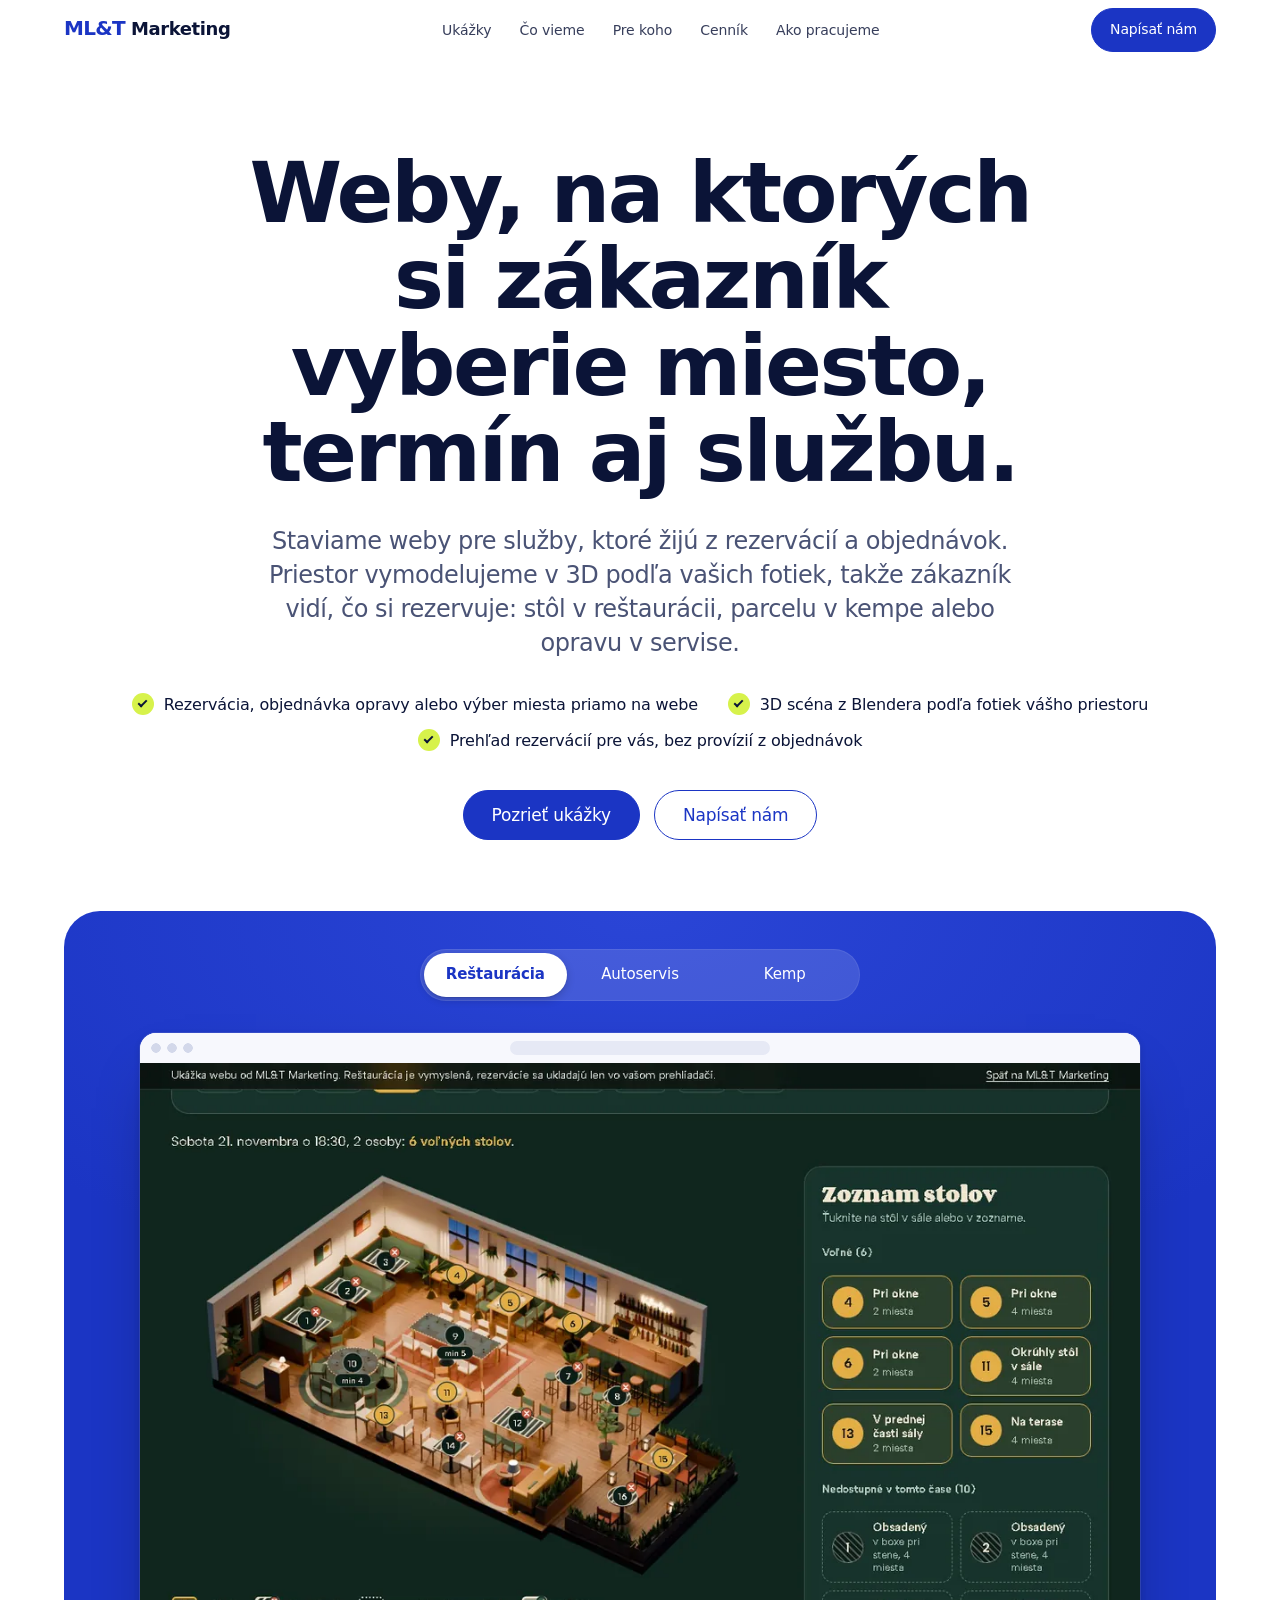
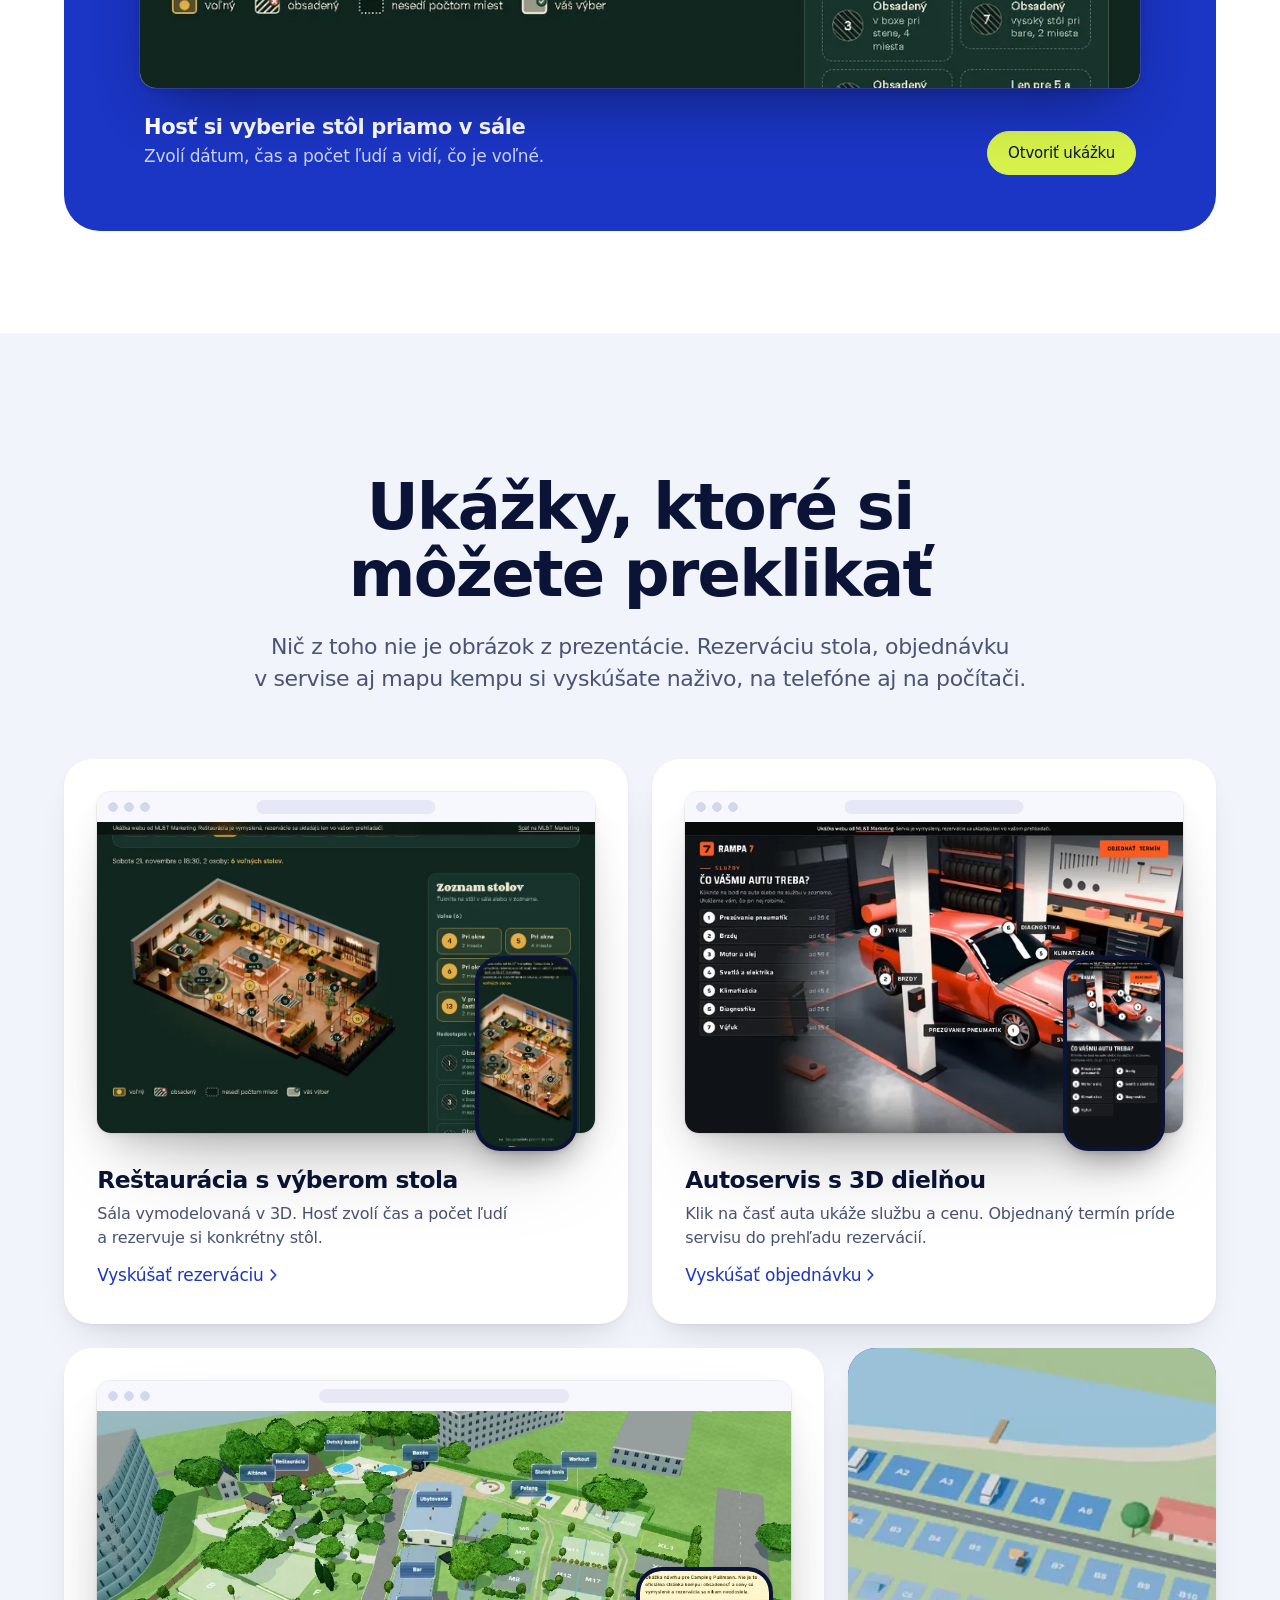
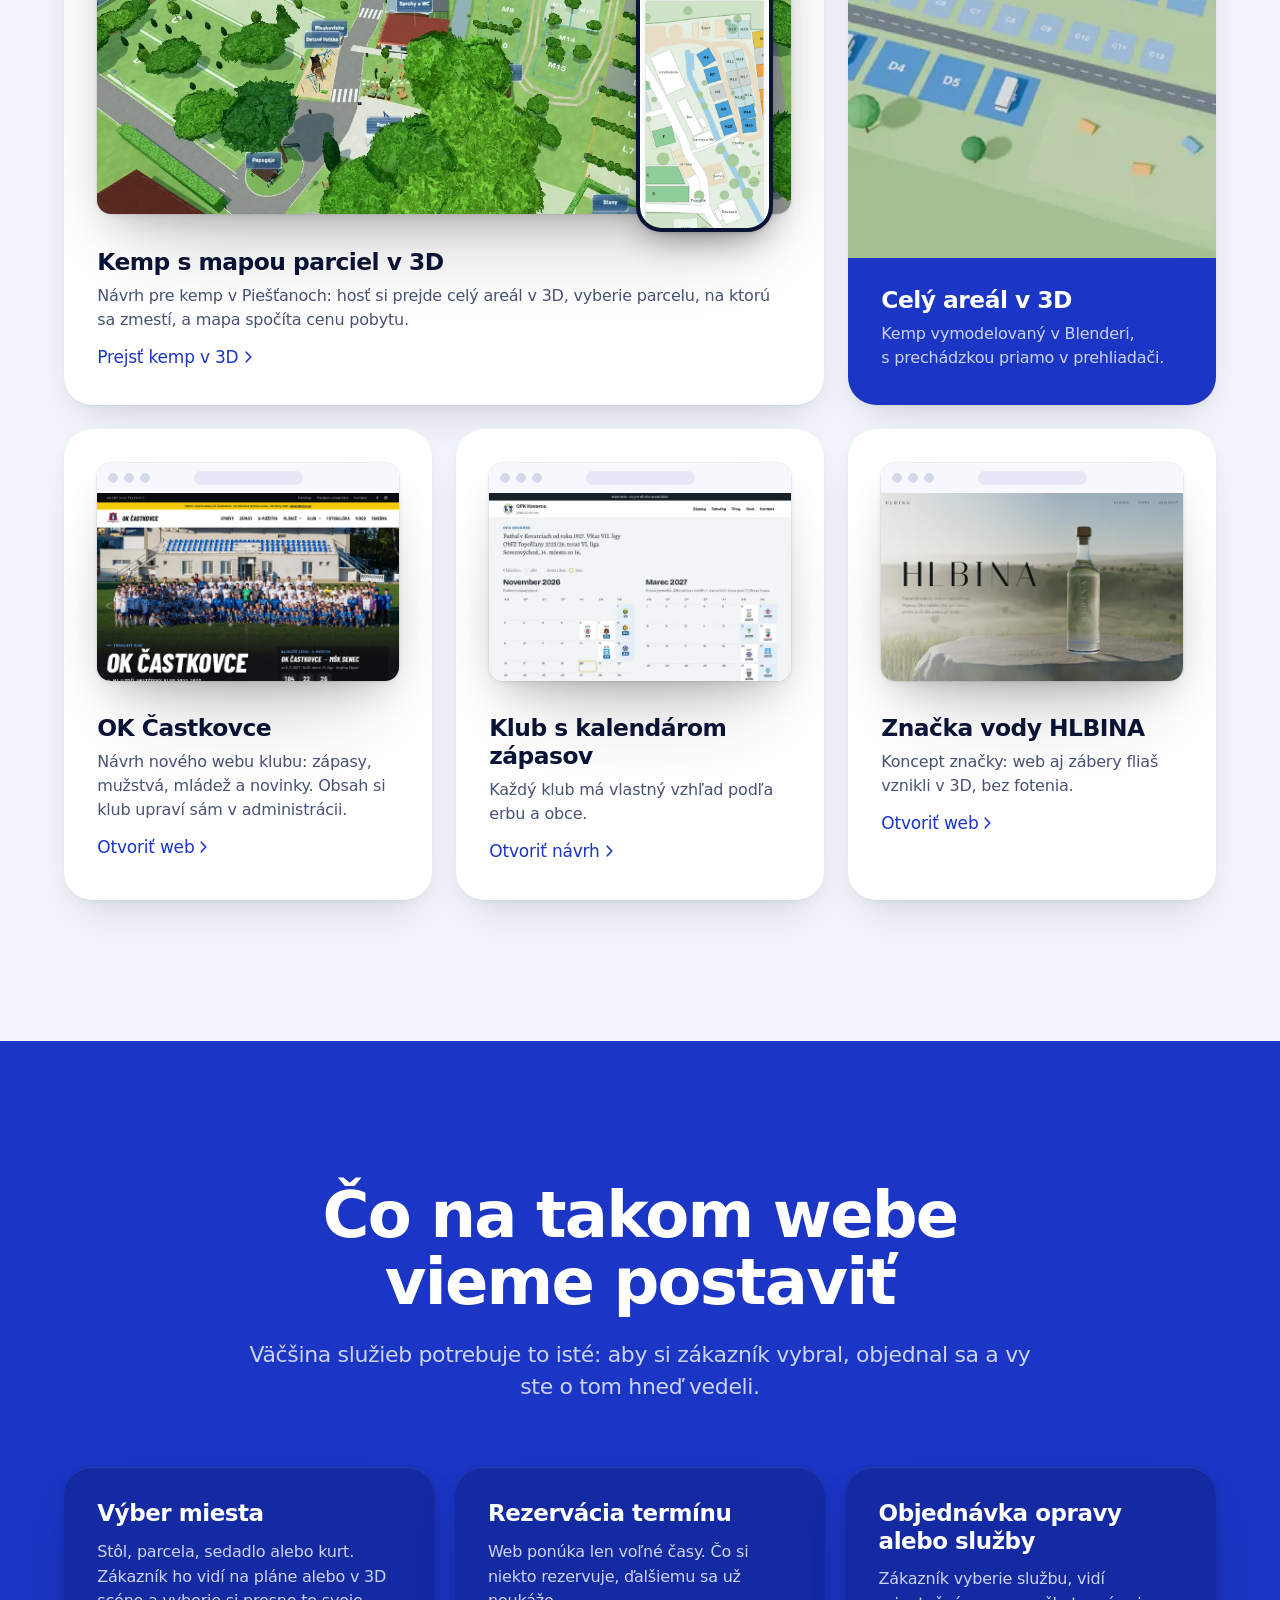
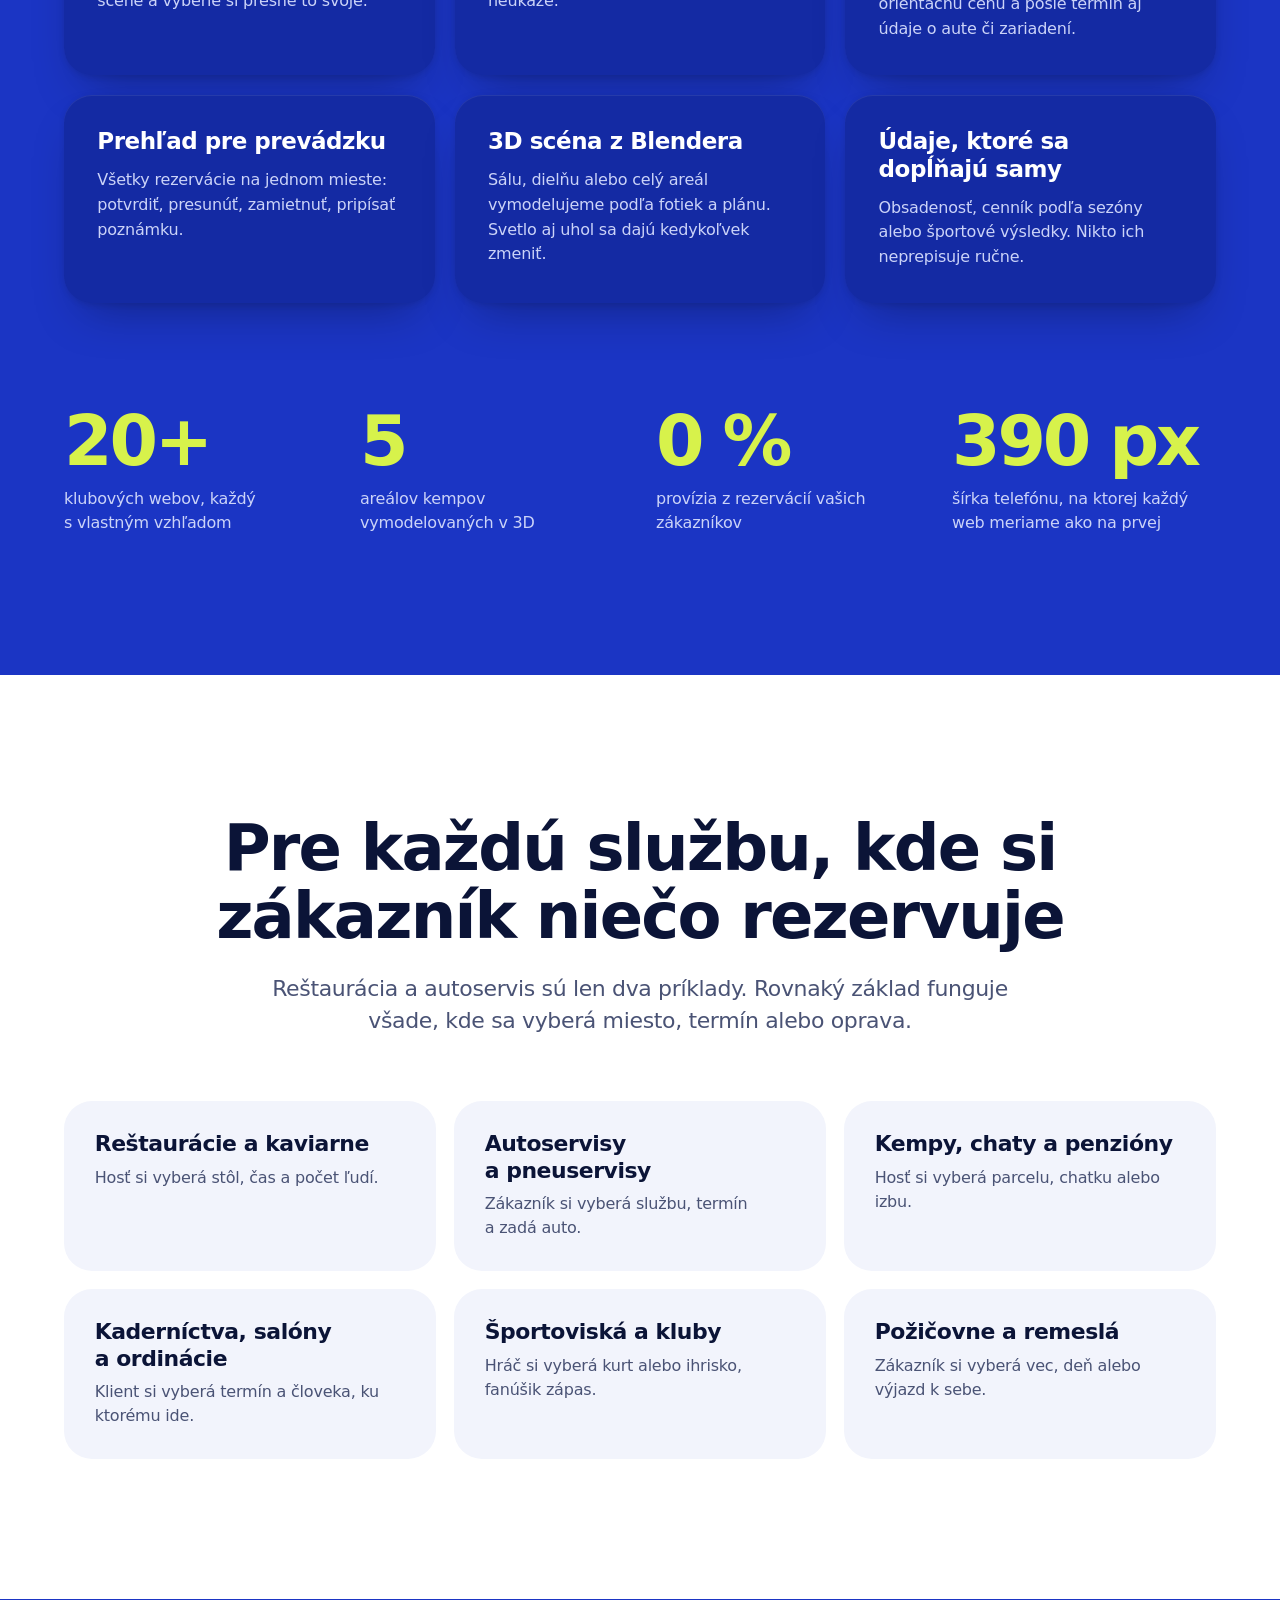
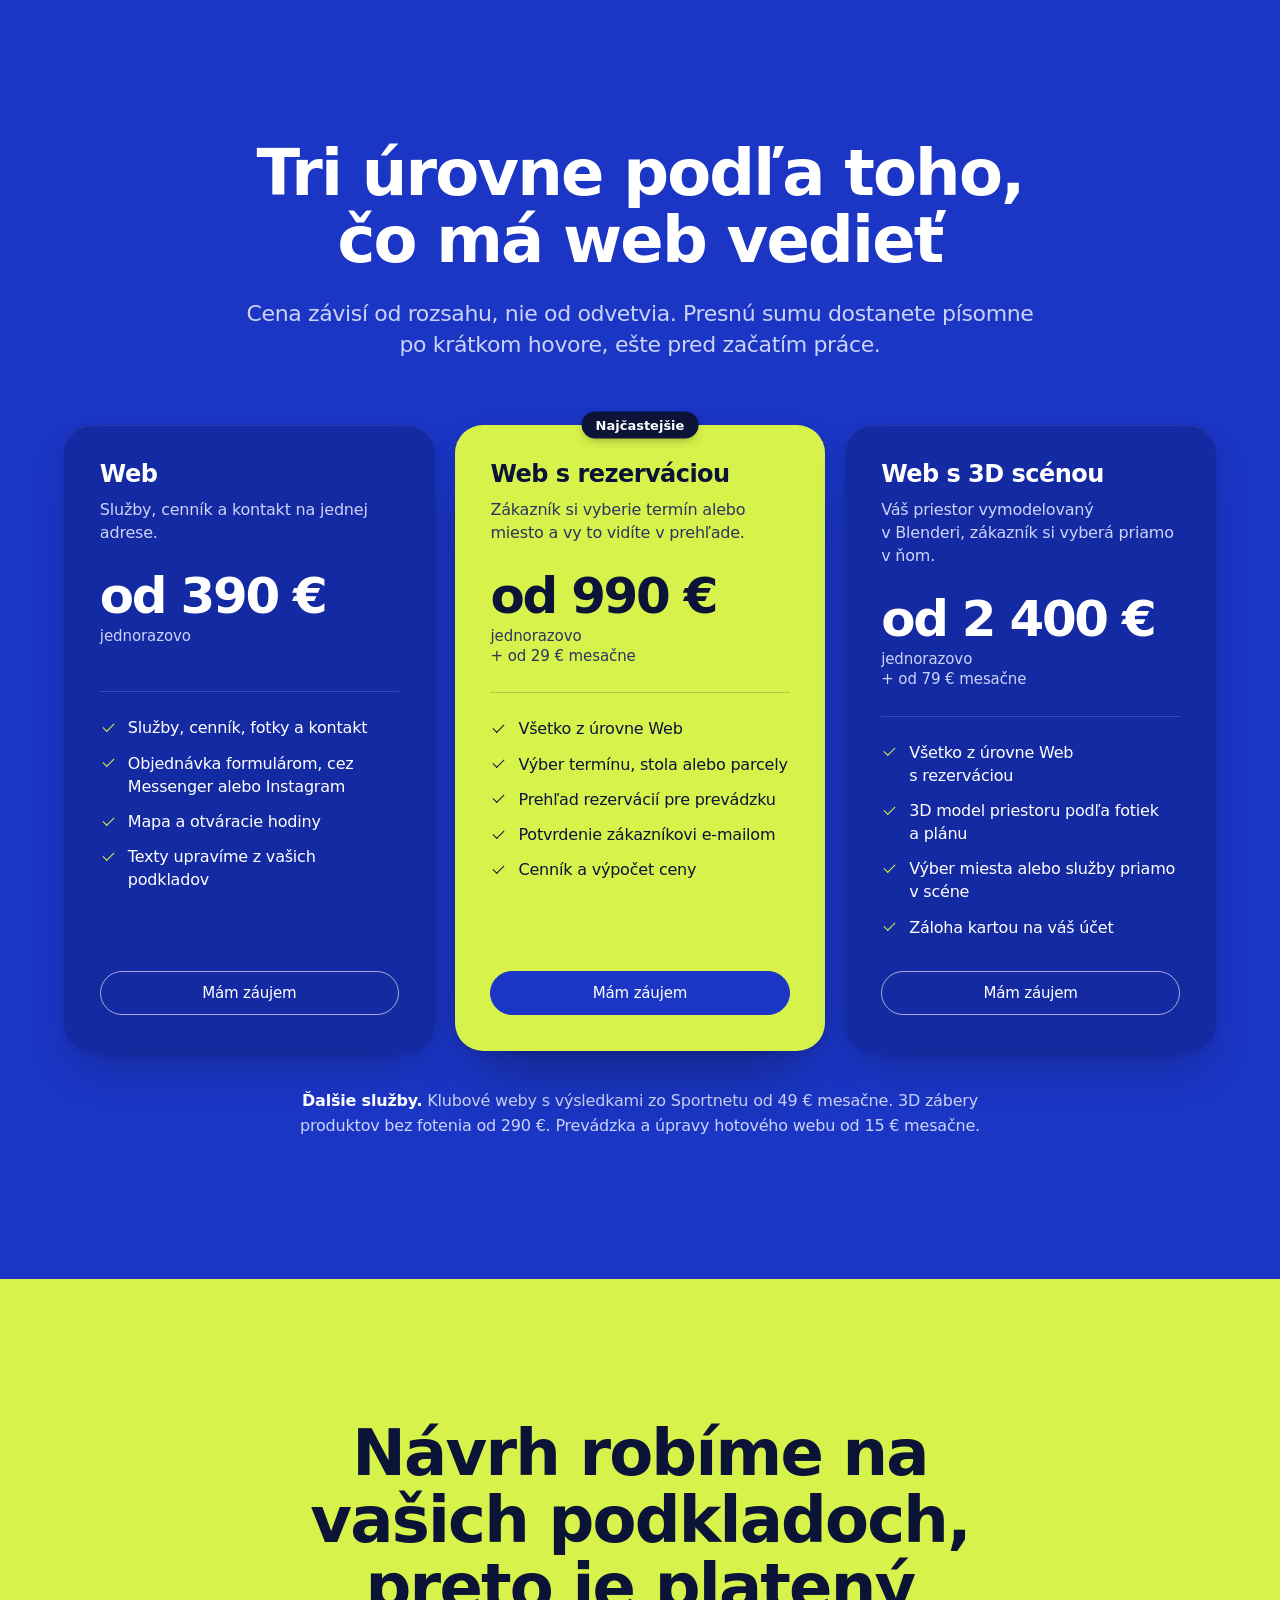
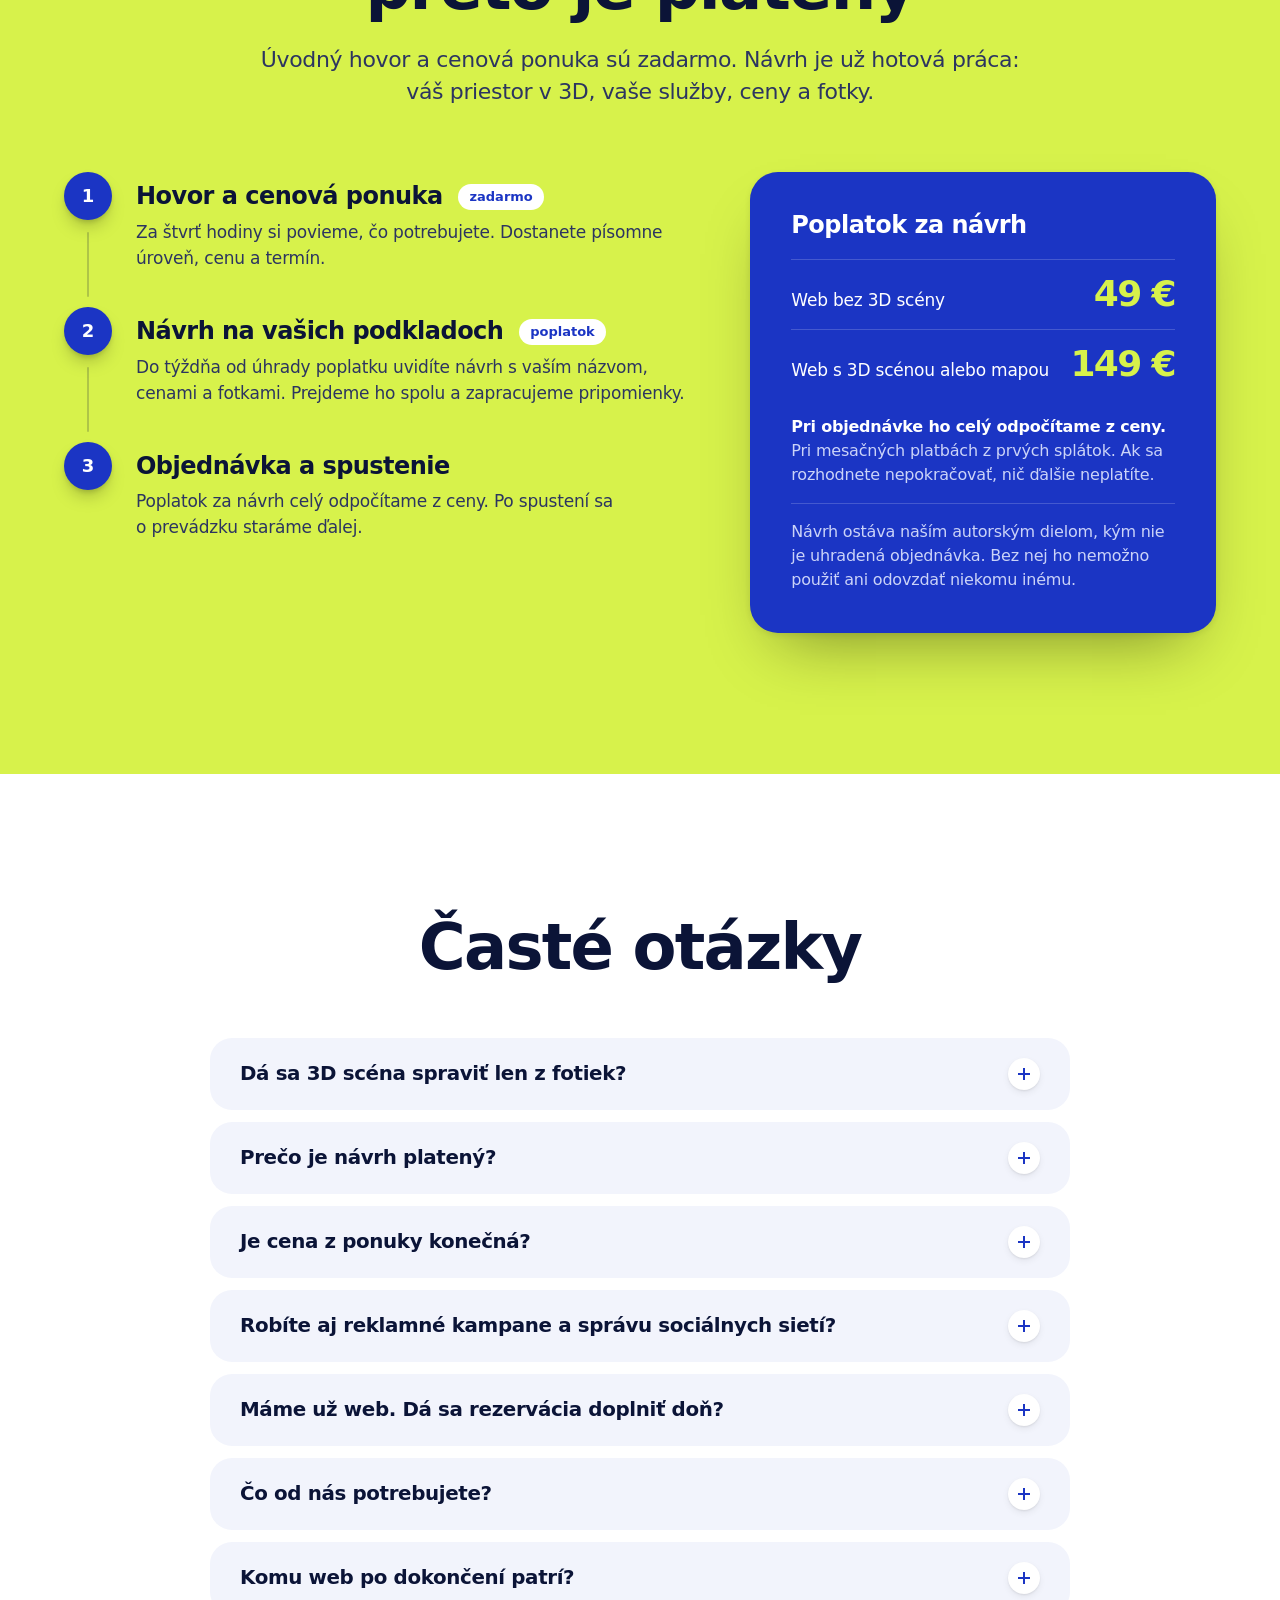
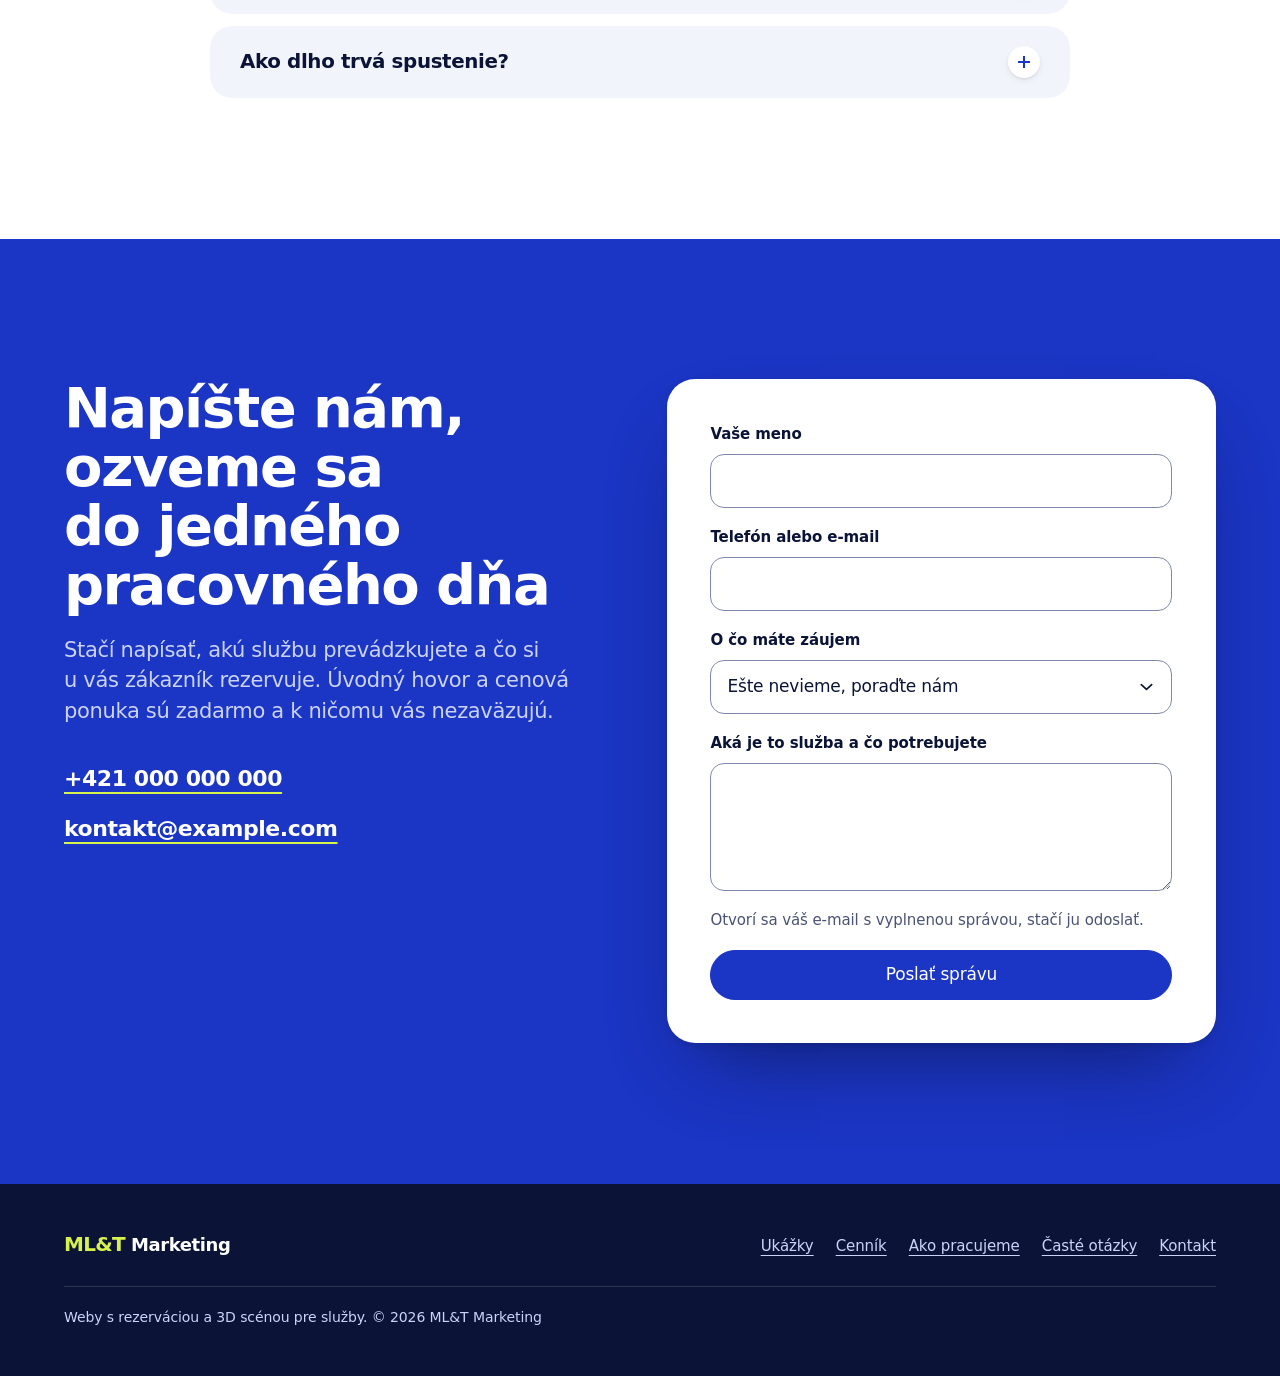
==== commit 136131db: "Oprava gramatiky: „ako na prvej“ Co-Authored-By: Claude Opus 5.5 <noreply@anthropic.com> Claude-Sess" ====
--- a/index.html
+++ b/index.html
@@ -522,7 +522,7 @@
           <li><b>20+</b><span>klubových webov, každý s&nbsp;vlastným vzhľadom</span></li>
           <li><b>5</b><span>areálov kempov vymodelovaných v&nbsp;3D</span></li>
           <li><b>0&nbsp;%</b><span>provízia z&nbsp;rezervácií vašich zákazníkov</span></li>
-          <li><b>390&nbsp;px</b><span>šírka telefónu, na ktorej každý web meriame ako prvej</span></li>
+          <li><b>390&nbsp;px</b><span>šírka telefónu, na ktorej každý web meriame ako na prvej</span></li>
         </ul>
       </div>
     </div>
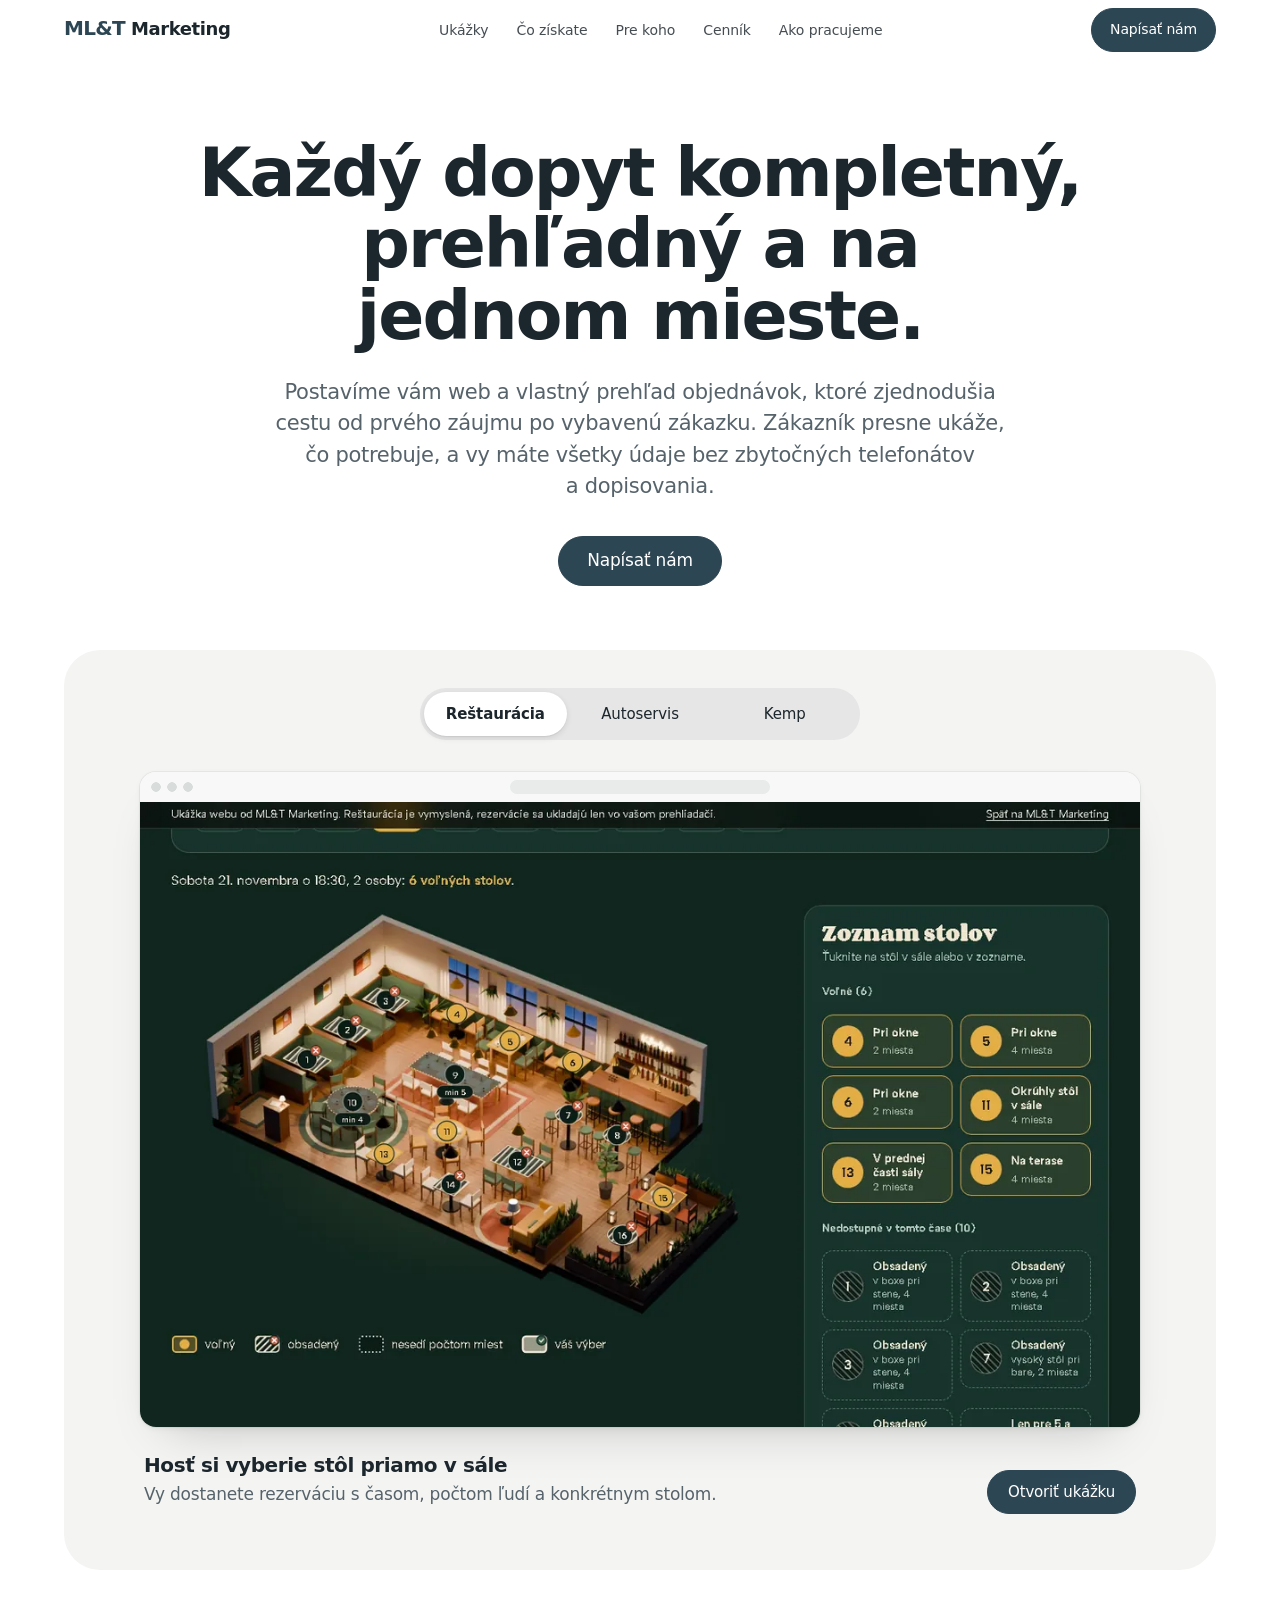
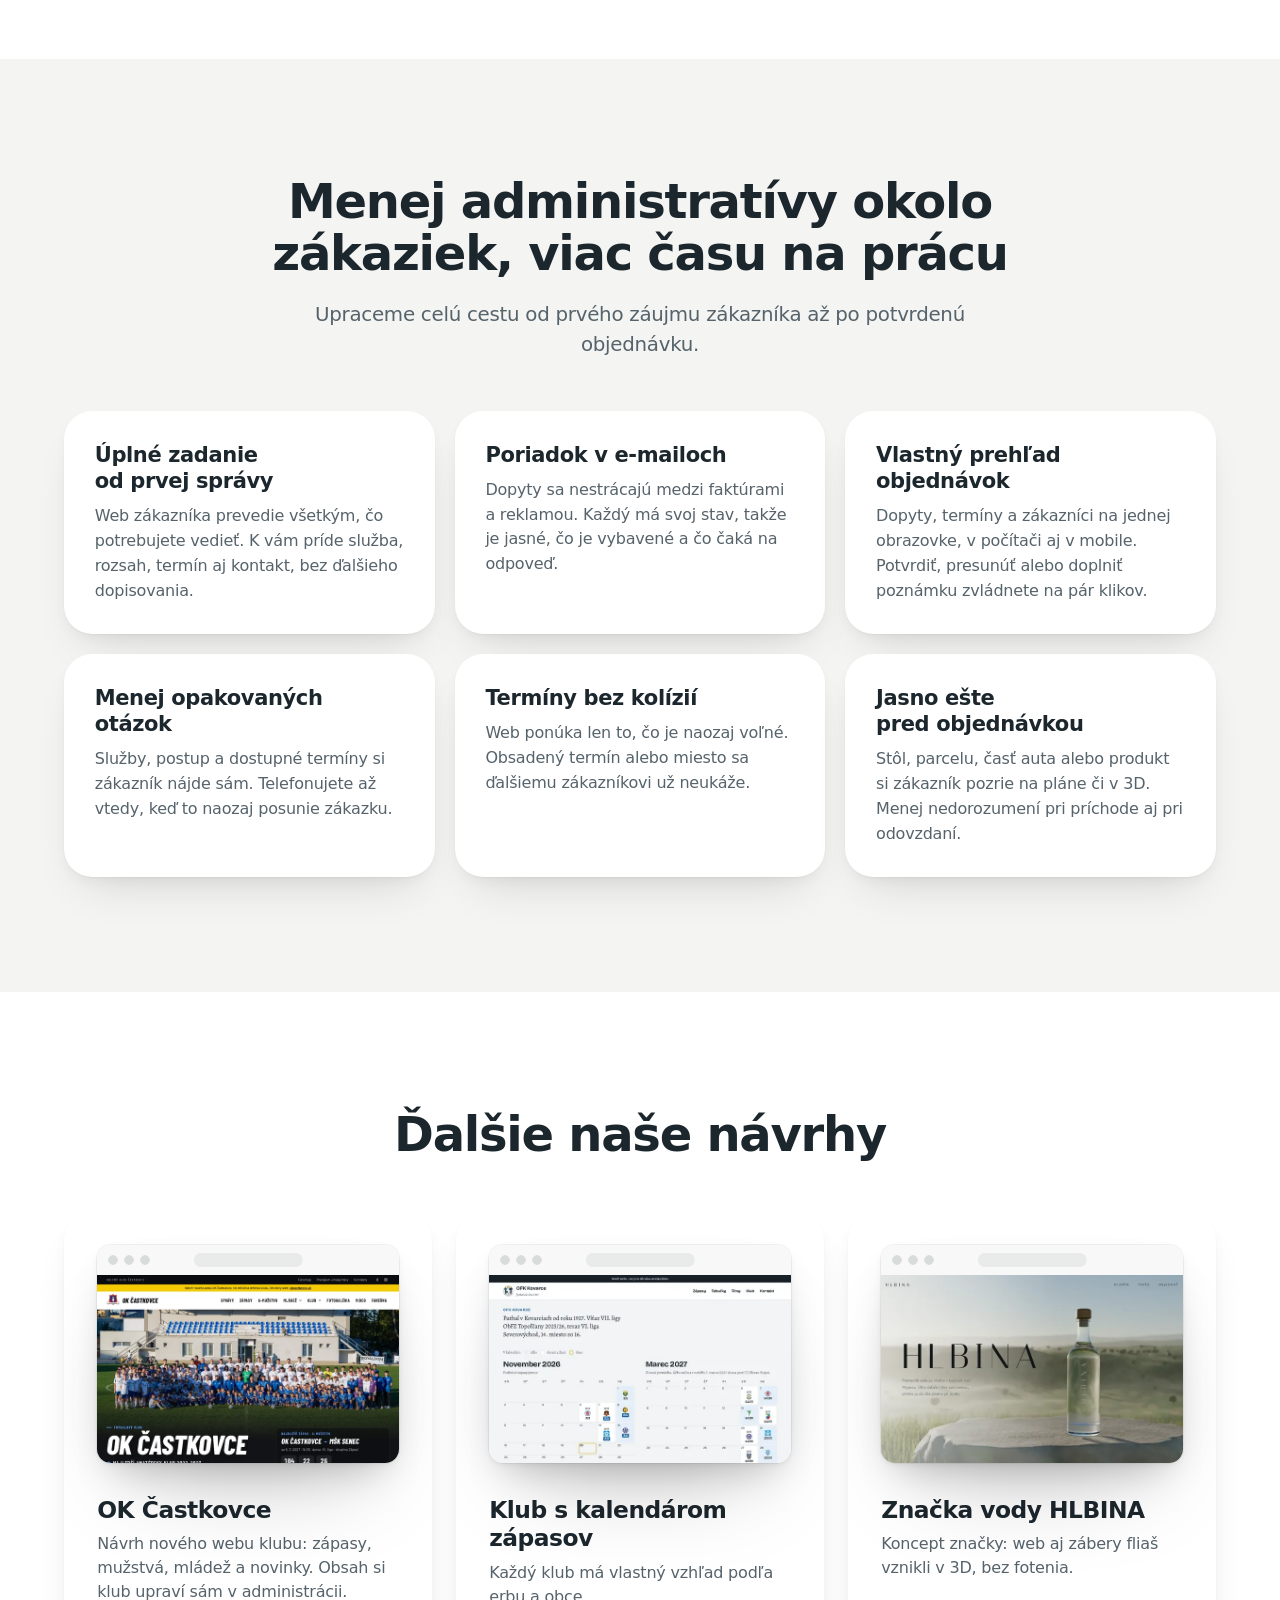
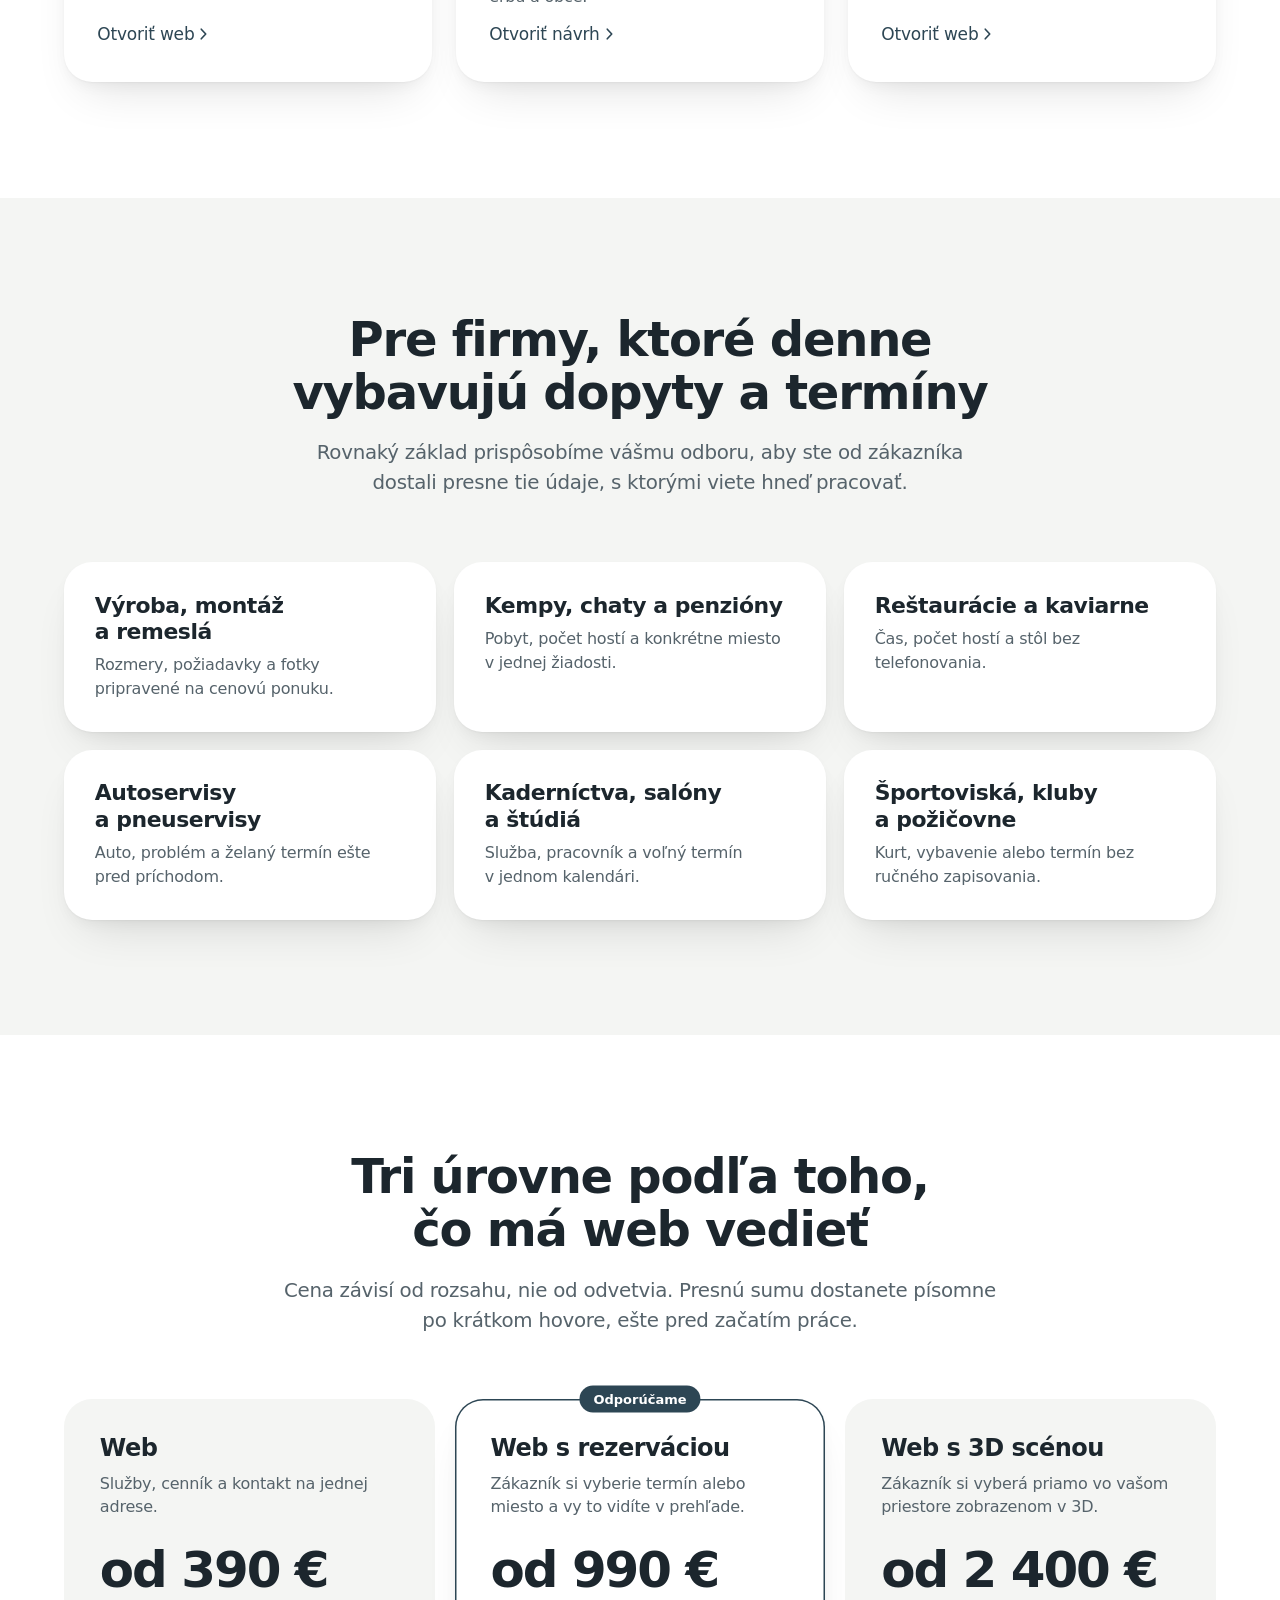
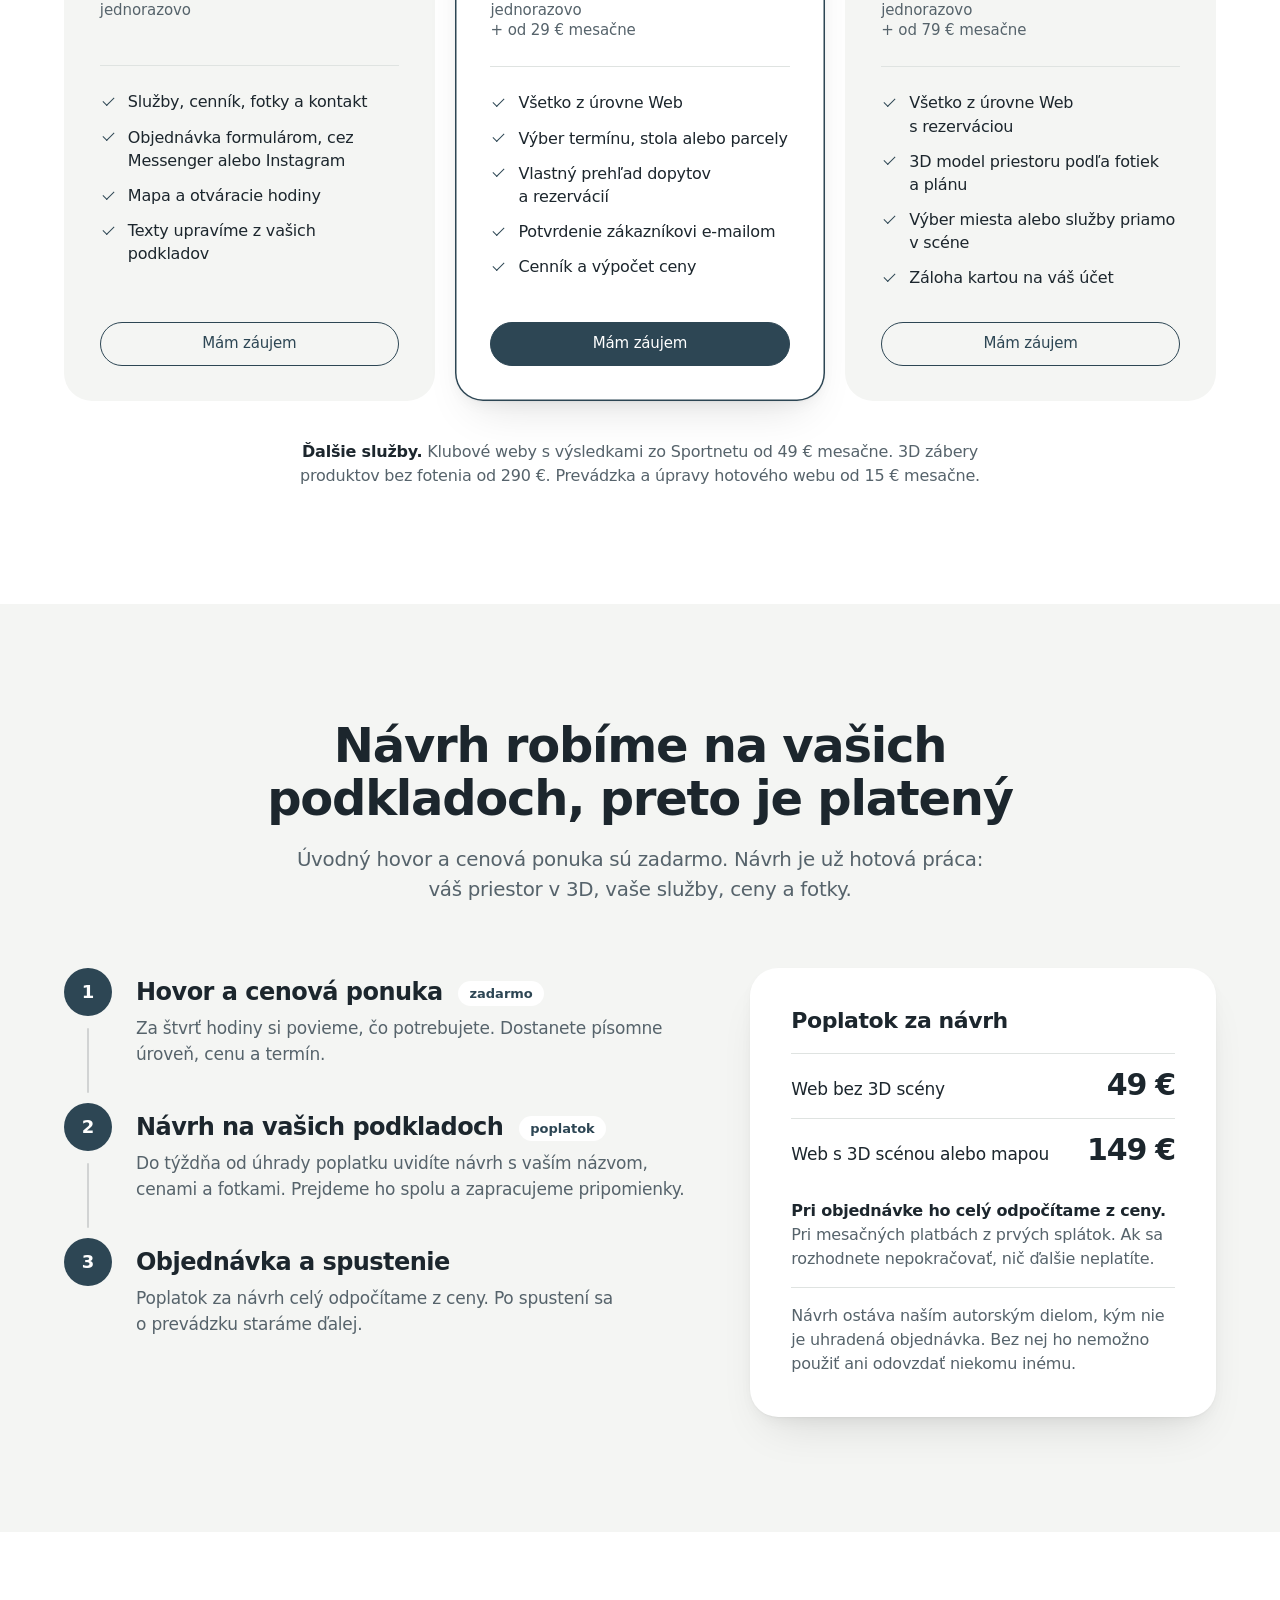
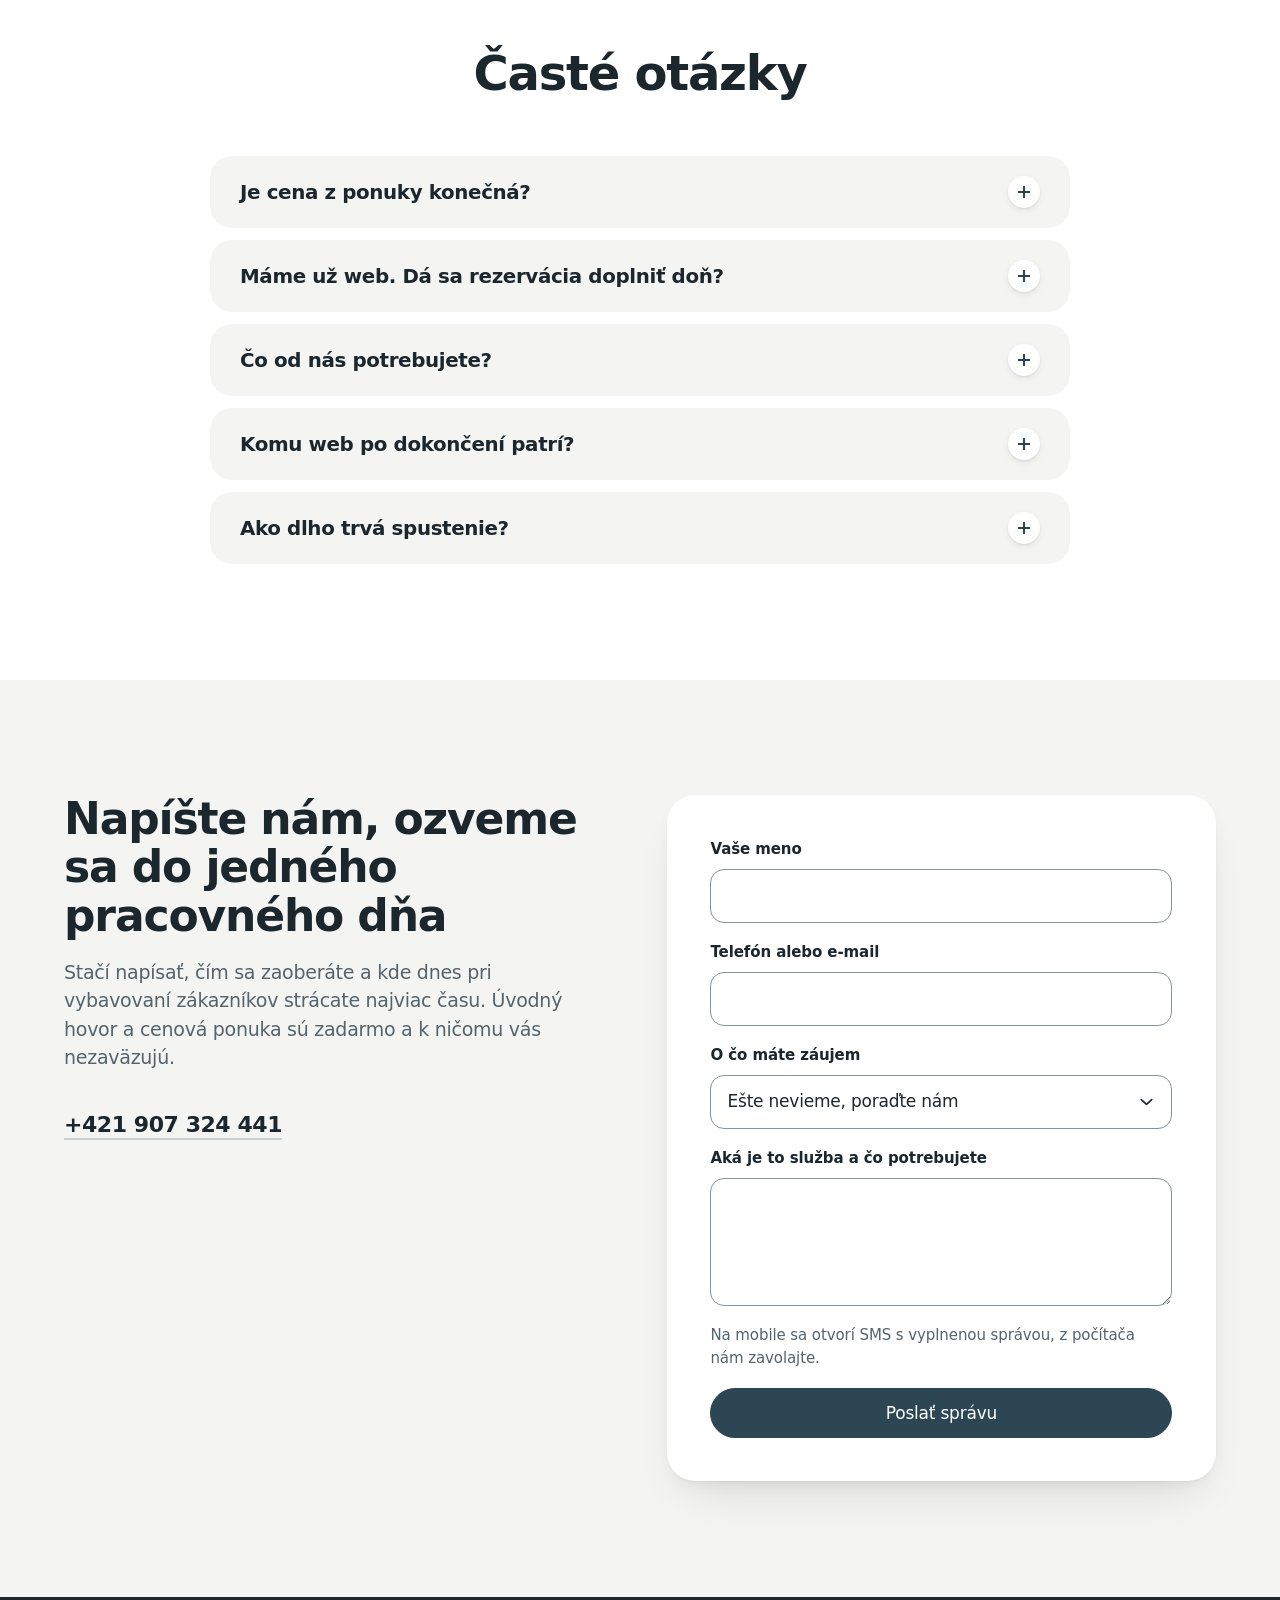
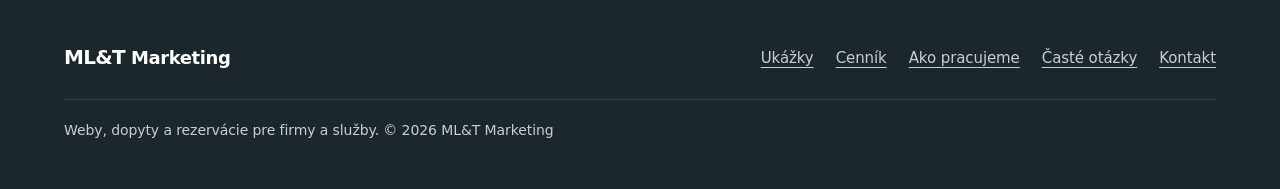
==== commit d5cde19a: "Web ML&T: prínos pre zákazníka, pokojné farby, skutočný telefón Texty hovoria o úplných dopytoch, po" ====
--- a/index.html
+++ b/index.html
@@ -3,37 +3,36 @@
 <head>
 <meta charset="utf-8">
 <meta name="viewport" content="width=device-width, initial-scale=1">
-<title>ML&amp;T Marketing – weby s rezerváciou a 3D scénou pre služby</title>
-<meta name="description" content="Weby pre služby s rezerváciou, objednávkou opravy a výberom miesta. Priestor vymodelujeme v 3D podľa fotiek: stôl v reštaurácii, parcela v kempe, oprava v servise.">
+<title>ML&amp;T Marketing – prehľadné dopyty a rezervácie pre firmy</title>
+<meta name="description" content="Web a vlastný prehľad, vďaka ktorým máte dopyty, termíny a zákazníkov na jednom mieste. Úplné zadanie od zákazníka bez zbytočných telefonátov a e-mailov.">
 <meta name="robots" content="noindex">
 <meta name="theme-color" content="#ffffff">
 <meta name="color-scheme" content="light">
-<meta property="og:title" content="ML&amp;T Marketing – weby s rezerváciou a 3D scénou pre služby">
-<meta property="og:description" content="Zákazník si na webe vyberie miesto, termín aj službu. Reštaurácie, autoservisy, kempy a ďalšie služby s rezerváciami.">
+<meta property="og:title" content="ML&amp;T Marketing – prehľadné dopyty a rezervácie pre firmy">
+<meta property="og:description" content="Každý dopyt kompletný, prehľadný a na jednom mieste. Web a vlastný prehľad pre firmy, ktoré denne vybavujú zákazníkov a termíny.">
 <meta property="og:type" content="website">
 <meta property="og:url" content="https://matuslenicky.github.io/ml-marketing/">
 <link rel="canonical" href="https://matuslenicky.github.io/ml-marketing/">
-<link rel="icon" href="data:image/svg+xml,%3Csvg xmlns='http://www.w3.org/2000/svg' viewBox='0 0 64 64'%3E%3Crect width='64' height='64' rx='14' fill='%231b35c4'/%3E%3Cpath d='M12 44V20h6.4l6.6 13 6.600-13H38v24h-6V31l-4.800 9.500h-4.400L18 31v13zM43 44V20h6v18.500h8.500V44z' fill='%23fff'/%3E%3Crect x='43' y='48' width='14.500' height='4' rx='2' fill='%23d7f24b'/%3E%3C/svg%3E">
+<link rel="icon" href="data:image/svg+xml,%3Csvg xmlns='http://www.w3.org/2000/svg' viewBox='0 0 64 64'%3E%3Crect width='64' height='64' rx='14' fill='%232d4654'/%3E%3Cpath d='M12 44V20h6.4l6.6 13 6.600-13H38v24h-6V31l-4.800 9.500h-4.400L18 31v13zM43 44V20h6v18.500h8.500V44z' fill='%23fff'/%3E%3Crect x='43' y='48' width='14.500' height='4' rx='2' fill='%23c6cfd3'/%3E%3C/svg%3E">
 <style>
-/* Paleta 50 / 40 / 10: biela, kobaltová modrá, limetkový akcent.
+/* Pokojná paleta: biela, jemná teplá sivá a tlmená bridlicová. Farbu nesú len tlačidlá a drobné detaily.
    Vzhľad v duchu Apple: systémové písmo (SF Pro na Apple zariadeniach, Segoe UI Variable na Windows,
-   Roboto na Androide), veľké nadpisy s tesným trackingom, veľa vzduchu a mäkké viacvrstvové tiene namiesto čiar. */
+   Roboto na Androide), nadpisy s tesným trackingom, veľa vzduchu a mäkké viacvrstvové tiene namiesto čiar. */
 :root {
   --white: #ffffff;
-  --tint: #f2f4fc;
-  --blue: #1b35c4;
-  --blue-2: #142aa3;
-  --blue-soft: #cbd3f8;
-  --ink: #0b1437;
-  --muted: #4a5375;
-  --line: #dce1f2;
-  --field-line: #8089ad;
-  --accent: #d7f24b;
+  --tint: #f4f5f3;
+  --brand: #2d4654;
+  --brand-2: #233843;
+  --brand-soft: #c6cfd3;
+  --ink: #1c262d;
+  --muted: #56636b;
+  --line: #dfe3e1;
+  --field-line: #87939a;
   --display: -apple-system, BlinkMacSystemFont, 'SF Pro Display', 'Segoe UI Variable Display', 'Segoe UI', system-ui, Roboto, 'Helvetica Neue', Arial, sans-serif;
   --text: -apple-system, BlinkMacSystemFont, 'SF Pro Text', 'Segoe UI Variable Text', 'Segoe UI', system-ui, Roboto, 'Helvetica Neue', Arial, sans-serif;
   --wrap: 1180px;
   --gutter: clamp(24px, 5vw, 64px);
-  --sec-y: clamp(88px, 11vw, 160px);
+  --sec-y: clamp(72px, 9vw, 128px);
   --r-xl: 36px;
   --r-lg: 28px;
   --r-md: 22px;
@@ -42,7 +41,6 @@
   --sh-card: 0 1px 2px rgba(0, 0, 0, 0.034), 0 6px 16px -4px rgba(0, 0, 0, 0.051), 0 24px 48px -20px rgba(0, 0, 0, 0.136);
   --sh-lift: 0 2px 4px rgba(0, 0, 0, 0.043), 0 16px 32px -10px rgba(0, 0, 0, 0.119), 0 44px 80px -30px rgba(0, 0, 0, 0.255);
   --sh-device: 0 0 0 1px rgba(0, 0, 0, 0.051), 0 2px 6px rgba(0, 0, 0, 0.051), 0 18px 36px -14px rgba(0, 0, 0, 0.204), 0 48px 96px -40px rgba(0, 0, 0, 0.272);
-  --sh-on-blue: inset 0 1px 0 rgba(255, 255, 255, 0.08), 0 2px 6px rgba(0, 0, 0, 0.09), 0 24px 48px -20px rgba(0, 0, 0, 0.338);
   --ease: cubic-bezier(0.2, 0.8, 0.2, 1);
   --chev: url("data:image/svg+xml,%3Csvg xmlns='http://www.w3.org/2000/svg' viewBox='0 0 8 14'%3E%3Cpath d='M1.4 1.4 6.6 7l-5.2 5.6' fill='none' stroke='%23000' stroke-width='1.9' stroke-linecap='round' stroke-linejoin='round'/%3E%3C/svg%3E");
   color-scheme: light;
@@ -59,28 +57,24 @@
 fieldset { border: 0; padding: 0; min-width: 0; }
 button { font: inherit; color: inherit; letter-spacing: inherit; }
 /* Tracking podľa veľkosti: veľké písmo tesnejšie, text pri nule; riadkovanie naopak. */
-h1, h2, h3 { font-family: var(--display); font-weight: 700; line-height: 1.08; letter-spacing: -0.025em; text-wrap: balance; }
+h1, h2, h3 { font-family: var(--display); font-weight: 600; line-height: 1.08; letter-spacing: -0.025em; text-wrap: balance; }
 :focus-visible { outline: 3px solid var(--ink); outline-offset: 3px; border-radius: 6px; }
-.on-blue :focus-visible { outline-color: var(--accent); }
+.on-blue :focus-visible { outline-color: var(--white); }
 .wrap { width: min(100% - 2 * var(--gutter), var(--wrap)); margin-inline: auto; }
 .nw { white-space: nowrap; }
 .sr { position: absolute; width: 1px; height: 1px; overflow: hidden; clip-path: inset(50%); white-space: nowrap; }
-.skip { position: absolute; left: -9999px; top: 8px; background: var(--accent); color: var(--ink); padding: 12px 16px; border-radius: 12px; z-index: 60; font-weight: 600; }
+.skip { position: absolute; left: -9999px; top: 8px; background: var(--ink); color: var(--white); padding: 12px 16px; border-radius: 12px; z-index: 60; font-weight: 600; }
 .skip:focus { left: 8px; }
 
 /* Tlačidlá: pilulky, plné a obrysové */
-.btn { display: inline-flex; align-items: center; justify-content: center; min-height: 50px; padding: 0 28px; border-radius: 999px; border: 1.5px solid var(--blue); background: var(--blue); color: var(--white); font: 500 1.0625rem/1.1 var(--text); letter-spacing: -0.012em; text-decoration: none; cursor: pointer; transition: background-color 0.2s, border-color 0.2s, color 0.2s, transform 0.1s ease-out; }
+.btn { display: inline-flex; align-items: center; justify-content: center; min-height: 50px; padding: 0 28px; border-radius: 999px; border: 1.5px solid var(--brand); background: var(--brand); color: var(--white); font: 500 1.0625rem/1.1 var(--text); letter-spacing: -0.012em; text-decoration: none; cursor: pointer; transition: background-color 0.2s, border-color 0.2s, color 0.2s, transform 0.1s ease-out; }
 /* odozva hneď pri stlačení, nie až po pustení */
 .btn:active, .show-tab:active, .menu-btn:active, .faq-list summary:active { transform: scale(0.97); }
-.btn-line { background: transparent; color: var(--blue); border-color: var(--blue); }
-.btn-accent { background: var(--accent); border-color: var(--accent); color: var(--ink); }
-.btn-white { background: var(--white); border-color: var(--white); color: var(--blue); }
+.btn-line { background: transparent; color: var(--brand); border-color: var(--brand); }
 .btn-small { min-height: 44px; padding: 0 20px; font-size: 0.9375rem; }
 @media (hover: hover) {
-  .btn:hover { background: var(--blue-2); border-color: var(--blue-2); }
-  .btn-line:hover { background: var(--blue); border-color: var(--blue); color: var(--white); }
-  .btn-accent:hover { background: var(--white); border-color: var(--white); color: var(--ink); }
-  .btn-white:hover { background: var(--accent); border-color: var(--accent); color: var(--ink); }
+  .btn:hover { background: var(--brand-2); border-color: var(--brand-2); }
+  .btn-line:hover { background: var(--brand); border-color: var(--brand); color: var(--white); }
 }
 
 /* Hlavička: sklo nad obsahom, čiara sa objaví až keď pod ňou ide obsah */
@@ -90,10 +84,10 @@
 @media (prefers-contrast: more) { .top { background: var(--white); -webkit-backdrop-filter: none; backdrop-filter: none; box-shadow: 0 1px 0 var(--ink); } }
 .top-in { display: flex; align-items: center; justify-content: space-between; gap: 16px; min-height: 60px; }
 .brand { display: inline-flex; align-items: baseline; gap: 6px; min-height: 44px; padding-block: 10px; text-decoration: none; font: 600 1.125rem/1 var(--display); letter-spacing: -0.022em; color: var(--ink); }
-.brand b { font-weight: 800; color: var(--blue); letter-spacing: -0.035em; font-size: 1.25rem; }
+.brand b { font-weight: 800; color: var(--brand); letter-spacing: -0.035em; font-size: 1.25rem; }
 .nav { display: none; align-items: center; gap: 0; }
-.nav a { display: inline-flex; align-items: center; min-height: 44px; padding: 0 14px; text-decoration: none; font: 400 0.875rem/1 var(--text); letter-spacing: -0.006em; color: rgba(11, 20, 55, 0.82); transition: color 0.2s; }
-@media (hover: hover) { .nav a:hover { color: var(--blue); } }
+.nav a { display: inline-flex; align-items: center; min-height: 44px; padding: 0 14px; text-decoration: none; font: 400 0.875rem/1 var(--text); letter-spacing: -0.006em; color: rgba(28, 38, 45, 0.82); transition: color 0.2s; }
+@media (hover: hover) { .nav a:hover { color: var(--brand); } }
 .top-cta { display: none; }
 .top .btn-small { min-height: 44px; padding: 0 18px; font-size: 0.875rem; }
 .menu-btn { display: inline-flex; align-items: center; gap: 10px; min-height: 44px; margin-right: -10px; padding: 0 10px; border-radius: 999px; border: 0; background: transparent; font-weight: 500; font-size: 0.9375rem; cursor: pointer; }
@@ -116,62 +110,42 @@
   .menu-btn, .menu, .menu.is-open { display: none; }
 }
 
-/* Úvod: nadpis v strede, pod ním ukážka ako produkt na modrom pódiu */
-.hero { padding: clamp(48px, 7vw, 104px) 0 clamp(64px, 8vw, 120px); }
-.hero-in { display: grid; gap: clamp(44px, 5.5vw, 80px); }
+/* Úvod: nadpis v strede, pod ním ukážka na pokojnom sivom pódiu */
+.hero { padding: clamp(40px, 6vw, 88px) 0 clamp(56px, 7vw, 104px); }
+.hero-in { display: grid; gap: clamp(40px, 5vw, 68px); }
 .hero-copy { display: grid; justify-items: center; text-align: center; }
-.hero h1 { font-size: clamp(2.5rem, 1.15rem + 5.6vw, 5.25rem); line-height: 1.03; letter-spacing: -0.03em; max-width: 13.2em; }
-.hero-lead { margin-top: clamp(20px, 2.2vw, 30px); max-width: 33em; font-size: clamp(1.1875rem, 0.95rem + 0.75vw, 1.5rem); line-height: 1.42; letter-spacing: -0.018em; color: var(--muted); }
-.checks { display: flex; flex-wrap: wrap; justify-content: center; gap: 12px 30px; margin-top: clamp(24px, 2.6vw, 34px); text-align: left; }
-.checks li { position: relative; padding-left: 32px; font-size: 1rem; font-weight: 500; line-height: 1.45; letter-spacing: -0.01em; }
-.checks li::before { content: ""; position: absolute; left: 0; top: 0; width: 22px; height: 22px; border-radius: 50%; background: var(--accent); }
-.checks li::after { content: ""; position: absolute; left: 6.5px; top: 7px; width: 9px; height: 5px; border-left: 2px solid var(--ink); border-bottom: 2px solid var(--ink); transform: rotate(-45deg); }
-.hero-cta { display: flex; flex-wrap: wrap; justify-content: center; gap: 14px; margin-top: clamp(30px, 3vw, 40px); }
-@media (max-width: 639px) {
-  .checks { flex-direction: column; align-items: flex-start; width: fit-content; max-width: 100%; margin-inline: auto; }
-  .hero-cta { gap: 12px; }
-  .hero-cta .btn { padding: 0 22px; }
-}
-@media (max-width: 374px) { .hero-cta { flex-direction: column; align-items: stretch; width: 100%; } }
+.hero h1 { font-size: clamp(2.25rem, 1.2rem + 4.2vw, 4.25rem); line-height: 1.05; letter-spacing: -0.028em; max-width: 14em; }
+.hero-lead { margin-top: clamp(18px, 2vw, 26px); max-width: 35em; font-size: clamp(1.125rem, 1rem + 0.45vw, 1.3125rem); line-height: 1.5; letter-spacing: -0.014em; color: var(--muted); }
+.hero-cta { display: flex; justify-content: center; margin-top: clamp(26px, 2.6vw, 34px); }
 
 /* Ukážky v úvode: segmented control + okno prehliadača s mäkkým tieňom */
-.show { background: radial-gradient(110% 70% at 50% 0%, #2a45d6 0%, #1b35c4 62%); color: var(--white); border-radius: var(--r-xl); padding: clamp(14px, 3vw, 44px) clamp(14px, 4vw, 56px) clamp(20px, 3vw, 44px); }
-.show-tabs { position: relative; display: grid; grid-template-columns: repeat(3, 1fr); gap: 2px; width: min(100%, 440px); margin-inline: auto; padding: 4px; background: rgba(255, 255, 255, 0.13); box-shadow: inset 0 0 0 1px rgba(255, 255, 255, 0.08); border-radius: 999px; }
-.show-thumb { position: absolute; left: 0; top: 4px; bottom: 4px; border-radius: 999px; background: var(--white); box-shadow: 0 3px 8px rgba(0, 0, 0, 0.18), 0 1px 1px rgba(0, 0, 0, 0.105); pointer-events: none; }
-.show-tab { position: relative; z-index: 1; min-height: 44px; padding: 0 6px; border: 0; border-radius: 999px; background: transparent; color: var(--white); font-weight: 500; font-size: 0.9375rem; letter-spacing: -0.008em; cursor: pointer; transition: color 0.2s, transform 0.1s ease-out; }
-.show-tab[aria-selected="true"] { background: var(--white); color: var(--blue); font-weight: 600; }
+.show { background: var(--tint); color: var(--ink); border-radius: var(--r-xl); padding: clamp(14px, 3vw, 44px) clamp(14px, 4vw, 56px) clamp(20px, 3vw, 44px); overflow-x: clip; }
+.show-tabs { position: relative; display: grid; grid-template-columns: repeat(3, 1fr); gap: 2px; width: min(100%, 440px); margin-inline: auto; padding: 4px; background: rgba(28, 38, 45, 0.07); border-radius: 999px; }
+.show-thumb { position: absolute; left: 0; top: 4px; bottom: 4px; border-radius: 999px; background: var(--white); box-shadow: 0 2px 6px rgba(0, 0, 0, 0.1), 0 1px 1px rgba(0, 0, 0, 0.06); pointer-events: none; }
+.show-tab { position: relative; z-index: 1; min-height: 44px; padding: 0 6px; border: 0; border-radius: 999px; background: transparent; color: var(--ink); font-weight: 500; font-size: 0.9375rem; letter-spacing: -0.008em; cursor: pointer; transition: color 0.2s, transform 0.1s ease-out; }
+.show-tab[aria-selected="true"] { background: var(--white); color: var(--ink); font-weight: 600; }
 .has-thumb .show-tab[aria-selected="true"] { background: transparent; }
 .show .frame { touch-action: pan-y; }
 .show-panel { margin-top: clamp(16px, 2.6vw, 32px); }
 .show-panel[hidden] { display: none; }
-.show .frame { max-width: 1000px; margin-inline: auto; border-radius: 16px; box-shadow: 0 0 0 1px rgba(255, 255, 255, 0.1), 0 2px 6px rgba(0, 0, 0, 0.15), 0 30px 60px -24px rgba(0, 0, 0, 0.45); }
+.show .frame { max-width: 1000px; margin-inline: auto; border-radius: 16px; box-shadow: 0 0 0 1px rgba(28, 38, 45, 0.06), 0 2px 6px rgba(0, 0, 0, 0.05), 0 24px 48px -28px rgba(0, 0, 0, 0.25); }
 .show .frame img { aspect-ratio: 16 / 10; object-fit: cover; object-position: top left; }
 .show-foot { display: grid; gap: 16px; max-width: 1000px; margin: clamp(18px, 2.2vw, 26px) auto 0; padding-inline: 4px; }
 @media (min-width: 560px) { .show-foot { grid-template-columns: minmax(0, 1fr) auto; align-items: center; } }
-.show-cap { font-size: 1.0625rem; line-height: 1.45; color: var(--blue-soft); min-height: 4.6em; }
-.show-cap b { display: block; margin-bottom: 4px; color: var(--white); font: 600 1.3125rem/1.25 var(--display); letter-spacing: -0.02em; }
-
-/* Pás faktov */
-.facts { background: var(--blue); color: var(--white); }
-.facts ul { display: grid; grid-template-columns: repeat(2, 1fr); gap: 36px 24px; padding: clamp(36px, 5vw, 56px) 0; }
-@media (min-width: 860px) { .facts ul { grid-template-columns: repeat(4, 1fr); gap: 32px; } }
-.facts b { display: block; font: 700 clamp(2.75rem, 1.8rem + 3.2vw, 4.5rem)/1 var(--display); letter-spacing: -0.045em; color: var(--accent); }
-.facts span { display: block; margin-top: 12px; max-width: 15em; color: var(--blue-soft); font-size: 1rem; line-height: 1.45; }
-
-/* Sekcie: veľký rytmus, hlavička v strede */
+.show-cap { font-size: 1.0625rem; line-height: 1.45; color: var(--muted); min-height: 4.6em; }
+.show-cap b { display: block; margin-bottom: 4px; color: var(--ink); font: 600 1.25rem/1.25 var(--display); letter-spacing: -0.02em; }
+
+/* Sekcie: pokojný rytmus bielej a sivej, hlavička v strede */
 .sec { padding: var(--sec-y) 0; }
-.sec-blue { background: var(--blue); color: var(--white); }
 .sec-tint { background: var(--tint); }
-.sec-head { display: grid; justify-items: center; gap: clamp(16px, 1.8vw, 24px); max-width: 54rem; margin-inline: auto; text-align: center; }
-.sec-head h2 { font-size: clamp(2.25rem, 1.3rem + 3.6vw, 4rem); line-height: 1.05; letter-spacing: -0.028em; max-width: 15em; }
-.sec-head p { color: var(--muted); font-size: clamp(1.125rem, 1rem + 0.5vw, 1.375rem); line-height: 1.45; letter-spacing: -0.016em; max-width: 36em; }
-.sec-blue .sec-head p { color: var(--blue-soft); }
-.kicker { display: block; margin-bottom: 14px; font: 600 0.9688rem/1.3 var(--text); color: var(--blue); }
-.sec-blue .kicker { color: var(--accent); }
-
-/* Ukážky prác: biele karty na jemnom podklade, zariadenia s mäkkým tieňom */
-.works { display: grid; gap: clamp(16px, 2vw, 24px); margin-top: clamp(44px, 5vw, 72px); }
-@media (min-width: 720px) { .works { grid-template-columns: repeat(6, 1fr); } }
+.sec-head { display: grid; justify-items: center; gap: clamp(14px, 1.6vw, 20px); max-width: 54rem; margin-inline: auto; text-align: center; }
+.sec-head h2 { font-size: clamp(1.875rem, 1.25rem + 2.4vw, 3rem); line-height: 1.1; letter-spacing: -0.026em; max-width: 18em; }
+.sec-head p { color: var(--muted); font-size: clamp(1.0625rem, 1rem + 0.3vw, 1.25rem); line-height: 1.5; letter-spacing: -0.014em; max-width: 36em; }
+.kicker { display: block; margin-bottom: 14px; font: 600 0.9688rem/1.3 var(--text); color: var(--brand); }
+
+/* Ďalšie návrhy: tri rovnaké karty */
+.works { display: grid; gap: clamp(16px, 2vw, 24px); margin-top: clamp(36px, 4vw, 56px); }
+@media (min-width: 760px) { .works { grid-template-columns: repeat(3, minmax(0, 1fr)); } }
 .work { display: flex; flex-direction: column; background: var(--white); border-radius: var(--r-lg); box-shadow: var(--sh-card); overflow: hidden; text-decoration: none; color: var(--ink); transition: transform 0.45s var(--ease), box-shadow 0.45s var(--ease); }
 .work[href]:active { transform: scale(0.985); transition-duration: 0.1s; }
 @media (hover: hover) and (prefers-reduced-motion: no-preference) {
@@ -179,40 +153,25 @@
   .work[href]:hover:active { transform: translateY(-4px) scale(0.985); }
 }
 .work-media { position: relative; padding: clamp(20px, 2.6vw, 36px); }
-.work-body { display: grid; gap: 8px; padding: 0 clamp(22px, 2.6vw, 36px) clamp(26px, 2.8vw, 36px); }
+.work-body { flex: 1; display: grid; grid-template-rows: auto 1fr auto; gap: 8px; padding: 0 clamp(22px, 2.6vw, 36px) clamp(26px, 2.8vw, 36px); }
 .work-body h3 { font-size: clamp(1.25rem, 1.1rem + 0.45vw, 1.5rem); font-weight: 600; line-height: 1.2; letter-spacing: -0.022em; }
 .work-body p { color: var(--muted); font-size: 1rem; line-height: 1.5; }
-.work-link { display: inline-flex; align-items: center; gap: 6px; width: fit-content; margin-top: 4px; font-weight: 500; color: var(--blue); text-decoration: none; text-underline-offset: 4px; text-decoration-thickness: 1.5px; }
+.work-link { display: inline-flex; align-items: center; gap: 6px; width: fit-content; margin-top: 4px; font-weight: 500; color: var(--brand); text-decoration: none; text-underline-offset: 4px; text-decoration-thickness: 1.5px; }
 .work-link::after { content: ""; flex: none; width: 7px; height: 12px; background: currentColor; -webkit-mask: var(--chev) center / contain no-repeat; mask: var(--chev) center / contain no-repeat; transition: transform 0.3s var(--ease); }
 @media (hover: hover) {
   .work[href]:hover .work-link { text-decoration-line: underline; }
   .work[href]:hover .work-link::after { transform: translateX(3px); }
 }
 .frame { position: relative; border-radius: 14px; overflow: hidden; background: var(--white); box-shadow: var(--sh-device); }
-.frame::before { content: ""; display: block; height: 30px; background: radial-gradient(circle at 16px 15px, #d3d8ea 4.5px, transparent 5px), radial-gradient(circle at 32px 15px, #d3d8ea 4.5px, transparent 5px), radial-gradient(circle at 48px 15px, #d3d8ea 4.5px, transparent 5px), #f7f8fd; }
-.frame::after { content: ""; position: absolute; top: 8px; left: 50%; width: min(36%, 260px); height: 14px; transform: translateX(-50%); border-radius: 7px; background: #e6e9f5; }
+.frame::before { content: ""; display: block; height: 30px; background: radial-gradient(circle at 16px 15px, #d8dcda 4.5px, transparent 5px), radial-gradient(circle at 32px 15px, #d8dcda 4.5px, transparent 5px), radial-gradient(circle at 48px 15px, #d8dcda 4.5px, transparent 5px), #f7f8f7; }
+.frame::after { content: ""; position: absolute; top: 8px; left: 50%; width: min(36%, 260px); height: 14px; transform: translateX(-50%); border-radius: 7px; background: #e8ebe9; }
 .frame img { width: 100%; }
-.phone { position: absolute; right: clamp(30px, 4vw, 60px); bottom: clamp(8px, 1.2vw, 16px); width: clamp(80px, 18%, 150px); border-radius: clamp(16px, 2vw, 26px); border: 4px solid var(--ink); overflow: hidden; background: var(--ink); box-shadow: 0 2px 4px rgba(0, 0, 0, 0.102), 0 18px 36px -12px rgba(0, 0, 0, 0.383); }
-.phone img { width: 100%; aspect-ratio: 390 / 780; object-fit: cover; object-position: top; border-radius: clamp(12px, 1.6vw, 22px); }
-.work-fill { background: var(--blue); color: var(--white); }
-.work-fill .work-media { padding: 0; flex: 1; min-height: 220px; margin-bottom: clamp(20px, 2.4vw, 28px); }
-.work-fill .work-media img { width: 100%; height: 100%; object-fit: cover; }
-.work-fill .work-body p { color: var(--blue-soft); }
-.work-fill .work-link { color: var(--accent); }
-@media (min-width: 720px) {
-  .work-a { grid-column: span 4; }
-  .work-b { grid-column: span 2; }
-  .work-c { grid-column: span 2; }
-  .work-d { grid-column: span 4; }
-  .work-h { grid-column: span 3; }
-}
 
 /* Balíky */
 .packs { display: grid; grid-template-columns: minmax(0, 1fr); gap: 32px clamp(14px, 1.6vw, 20px); margin-top: clamp(44px, 5vw, 72px); align-items: stretch; }
 @media (min-width: 640px) { .packs { grid-template-columns: repeat(2, minmax(0, 1fr)); } }
 @media (min-width: 980px) { .packs { grid-template-columns: repeat(3, minmax(0, 1fr)); } }
 .pack { position: relative; display: flex; flex-direction: column; padding: clamp(28px, 2.8vw, 40px); border-radius: var(--r-lg); background: var(--tint); color: var(--ink); }
-.sec-blue .pack { background: var(--blue-2); color: var(--white); box-shadow: var(--sh-on-blue); }
 .pack h3 { font-size: 1.5rem; font-weight: 600; line-height: 1.1; letter-spacing: -0.022em; }
 .pack-for { margin-top: 10px; color: var(--muted); font-size: 1rem; line-height: 1.45; }
 /* rovnaká výška popisu len keď sú karty vedľa seba; v jednom stĺpci by ostala prázdna medzera */
@@ -225,32 +184,15 @@
   .pack-price { align-content: flex-start; min-height: calc(clamp(2.5rem, 2rem + 1.4vw, 3.25rem) + 4px + 2 * 1.35 * 0.9375rem + 26px); }
   .pack-price span { flex-basis: 100%; }
 }
-.pack-price strong { font: 700 clamp(2.5rem, 2rem + 1.4vw, 3.25rem)/1 var(--display); letter-spacing: -0.045em; white-space: nowrap; font-variant-numeric: tabular-nums; color: var(--blue); }
+.pack-price strong { font: 600 clamp(2.5rem, 2rem + 1.4vw, 3.25rem)/1 var(--display); letter-spacing: -0.04em; white-space: nowrap; font-variant-numeric: tabular-nums; color: var(--ink); }
 .pack-price span { font-size: 0.9375rem; color: var(--muted); line-height: 1.35; letter-spacing: -0.006em; }
 .pack ul { display: grid; gap: 12px; margin: 24px 0 32px; }
 .pack li { position: relative; padding-left: 28px; font-size: 1rem; line-height: 1.45; }
-.pack li::before { content: ""; position: absolute; left: 3px; top: 0.42em; width: 11px; height: 6px; border-left: 1.75px solid var(--blue); border-bottom: 1.75px solid var(--blue); transform: rotate(-45deg); }
+.pack li::before { content: ""; position: absolute; left: 3px; top: 0.42em; width: 11px; height: 6px; border-left: 1.75px solid var(--brand); border-bottom: 1.75px solid var(--brand); transform: rotate(-45deg); }
 .pack .btn { margin-top: auto; align-self: stretch; }
 /* štítok sedí na hornej hrane karty, s názvom sa nikdy nezrazí */
-.pack-tag { position: absolute; top: 0; left: 50%; transform: translate(-50%, -50%); white-space: nowrap; padding: 7px 14px; border-radius: 999px; background: var(--accent); color: var(--ink); font: 600 0.8125rem/1 var(--text); letter-spacing: 0; }
-.pack.best { background: var(--blue); color: var(--white); }
-.pack.best .pack-for, .pack.best .pack-price span { color: var(--blue-soft); }
-.pack.best .pack-price { border-bottom-color: rgba(255, 255, 255, 0.2); }
-.pack.best .pack-price strong { color: var(--accent); }
-.pack.best li::before { border-color: var(--accent); }
-.sec-blue .pack .pack-for, .sec-blue .pack .pack-price span { color: var(--blue-soft); }
-.sec-blue .pack .pack-price { border-bottom-color: rgba(255, 255, 255, 0.16); }
-.sec-blue .pack .pack-price strong { color: var(--white); }
-.sec-blue .pack li::before { border-color: var(--accent); }
-.sec-blue .pack .btn-line { color: var(--white); border-color: rgba(255, 255, 255, 0.6); }
-@media (hover: hover) { .sec-blue .pack .btn-line:hover { background: var(--white); border-color: var(--white); color: var(--blue); } }
-.sec-blue .pack.best { background: var(--accent); color: var(--ink); box-shadow: 0 2px 6px rgba(0, 0, 0, 0.105), 0 32px 64px -24px rgba(0, 0, 0, 0.413); }
-.sec-blue .pack.best .pack-for, .sec-blue .pack.best .pack-price span { color: #2c3560; }
-.sec-blue .pack.best .pack-price { border-bottom-color: rgba(11, 20, 55, 0.18); }
-.sec-blue .pack.best .pack-price strong { color: var(--ink); }
-.sec-blue .pack.best li::before { border-color: var(--ink); }
-.sec-blue .pack.best .pack-tag { background: var(--ink); color: var(--white); box-shadow: 0 4px 12px -4px rgba(0, 0, 0, 0.375); }
-.sec-blue .pack.best :focus-visible { outline-color: var(--ink); }
+.pack-tag { position: absolute; top: 0; left: 50%; transform: translate(-50%, -50%); white-space: nowrap; padding: 7px 14px; border-radius: 999px; background: var(--brand); color: var(--white); font: 600 0.8125rem/1 var(--text); letter-spacing: 0; }
+.pack.best { background: var(--white); box-shadow: inset 0 0 0 1.5px var(--brand), var(--sh-card); }
 /* Dva stĺpce (tablet): tretí balík nenechávame osamote v polovici riadka. */
 @media (min-width: 640px) and (max-width: 979px) {
   .packs > .pack:nth-child(3):last-child { grid-column: 1 / -1; }
@@ -259,24 +201,20 @@
 }
 .sec-note { max-width: 44em; margin: clamp(28px, 3vw, 40px) auto 0; text-align: center; color: var(--muted); font-size: 1rem; }
 .sec-note b { color: var(--ink); }
-.sec-blue .sec-note { color: var(--blue-soft); }
-.sec-blue .sec-note b { color: var(--white); }
-
-/* Čo vieme postaviť */
-.caps { display: grid; gap: clamp(14px, 1.6vw, 20px); margin-top: clamp(44px, 5vw, 72px); }
+
+/* Čo získate */
+.caps { display: grid; gap: clamp(14px, 1.6vw, 20px); margin-top: clamp(36px, 4vw, 56px); }
 @media (min-width: 620px) { .caps { grid-template-columns: repeat(2, 1fr); } }
 @media (min-width: 980px) { .caps { grid-template-columns: repeat(3, 1fr); } }
-.cap { padding: clamp(26px, 2.6vw, 36px); border-radius: var(--r-lg); background: var(--blue-2); box-shadow: var(--sh-on-blue); }
-.cap h3 { font-size: clamp(1.25rem, 1.1rem + 0.45vw, 1.4375rem); font-weight: 600; line-height: 1.2; letter-spacing: -0.02em; }
-.cap p { margin-top: 12px; color: var(--blue-soft); font-size: 1rem; line-height: 1.55; }
-.sec .facts { margin-top: clamp(64px, 8vw, 112px); }
-.sec .facts ul { padding: 0; }
+.cap { padding: clamp(24px, 2.4vw, 32px); border-radius: var(--r-lg); background: var(--white); box-shadow: var(--sh-card); }
+.cap h3 { font-size: clamp(1.1875rem, 1.1rem + 0.3vw, 1.3125rem); font-weight: 600; line-height: 1.25; letter-spacing: -0.018em; }
+.cap p { margin-top: 10px; color: var(--muted); font-size: 1rem; line-height: 1.55; }
 
 /* Pre koho: dlaždice namiesto čiar */
 .who { display: grid; gap: clamp(12px, 1.4vw, 18px); margin: clamp(44px, 5vw, 72px) 0 0; }
 @media (min-width: 640px) { .who { grid-template-columns: repeat(2, 1fr); } }
 @media (min-width: 980px) { .who { grid-template-columns: repeat(3, 1fr); } }
-.who div { display: grid; align-content: start; gap: 8px; padding: clamp(24px, 2.4vw, 32px); border-radius: var(--r-lg); background: var(--tint); }
+.who div { display: grid; align-content: start; gap: 8px; padding: clamp(24px, 2.4vw, 32px); border-radius: var(--r-lg); background: var(--white); box-shadow: var(--sh-card); }
 .who dt { font: 600 clamp(1.1875rem, 1.05rem + 0.4vw, 1.375rem)/1.2 var(--display); letter-spacing: -0.02em; }
 .who dd { margin: 0; color: var(--muted); font-size: 1rem; line-height: 1.5; }
 
@@ -286,66 +224,62 @@
 .steps { display: grid; gap: 0; counter-reset: s; }
 .steps li { counter-increment: s; position: relative; padding: 0 0 36px 72px; }
 .steps li:last-child { padding-bottom: 0; }
-.steps li::before { content: counter(s); position: absolute; left: 0; top: 0; display: grid; place-items: center; width: 48px; height: 48px; border-radius: 50%; background: var(--blue); color: var(--white); font: 600 1.125rem/1 var(--display); box-shadow: 0 2px 4px rgba(0, 0, 0, 0.102), 0 10px 20px -8px rgba(0, 0, 0, 0.383); }
-.steps li::after { content: ""; position: absolute; left: 23px; top: 60px; bottom: 10px; width: 2px; border-radius: 1px; background: var(--line); }
+.steps li::before { content: counter(s); position: absolute; left: 0; top: 0; display: grid; place-items: center; width: 48px; height: 48px; border-radius: 50%; background: var(--brand); color: var(--white); font: 600 1.125rem/1 var(--display); }
+.steps li::after { content: ""; position: absolute; left: 23px; top: 60px; bottom: 10px; width: 2px; border-radius: 1px; background: rgba(28, 38, 45, 0.16); }
 .steps li:last-child::after { display: none; }
 .steps h3 { font-size: clamp(1.25rem, 1.1rem + 0.5vw, 1.5rem); font-weight: 600; line-height: 1.2; letter-spacing: -0.022em; padding-top: 10px; }
-.steps h3 span { display: inline-block; margin-left: 8px; padding: 5px 11px; border-radius: 999px; background: var(--tint); color: var(--blue); font: 600 0.8125rem/1.2 var(--text); letter-spacing: 0; vertical-align: 0.2em; }
+.steps h3 span { display: inline-block; margin-left: 8px; padding: 5px 11px; border-radius: 999px; background: var(--white); color: var(--brand); font: 600 0.8125rem/1.2 var(--text); letter-spacing: 0; vertical-align: 0.2em; }
 .steps p { margin-top: 8px; color: var(--muted); max-width: 34em; }
-.sec-accent { background: var(--accent); }
-.sec-accent .sec-head p, .sec-accent .steps p { color: #2c3560; }
-.sec-accent .steps li::after { background: rgba(11, 20, 55, 0.2); }
-.sec-accent .steps h3 span { background: var(--white); }
-.fee { background: var(--blue); color: var(--white); border-radius: var(--r-lg); padding: clamp(28px, 3.2vw, 44px); box-shadow: 0 2px 6px rgba(0, 0, 0, 0.085), 0 32px 64px -28px rgba(0, 0, 0, 0.425); }
-.fee h3 { font-size: 1.5rem; font-weight: 600; letter-spacing: -0.022em; }
+.fee { background: var(--white); color: var(--ink); border-radius: var(--r-lg); padding: clamp(28px, 3.2vw, 44px); box-shadow: var(--sh-card); }
+.fee h3 { font-size: 1.375rem; font-weight: 600; letter-spacing: -0.02em; }
 .fee dl { margin: 20px 0 0; display: grid; gap: 0; }
-.fee dl div { display: flex; align-items: baseline; justify-content: space-between; gap: 16px; padding: 16px 0; border-top: 1px solid rgba(255, 255, 255, 0.18); }
+.fee dl div { display: flex; align-items: baseline; justify-content: space-between; gap: 16px; padding: 16px 0; border-top: 1px solid var(--line); }
 .fee dt { font-weight: 500; }
-.fee dd { margin: 0; font: 700 2.25rem/1 var(--display); letter-spacing: -0.045em; white-space: nowrap; font-variant-numeric: tabular-nums; color: var(--accent); }
-.fee p { margin-top: 16px; font-size: 1rem; line-height: 1.5; color: var(--blue-soft); }
-.fee p b { color: var(--white); }
-.fee p + p { padding-top: 16px; border-top: 1px solid rgba(255, 255, 255, 0.18); }
+.fee dd { margin: 0; font: 600 1.875rem/1 var(--display); letter-spacing: -0.04em; white-space: nowrap; font-variant-numeric: tabular-nums; color: var(--ink); }
+.fee p { margin-top: 16px; font-size: 1rem; line-height: 1.5; color: var(--muted); }
+.fee p b { color: var(--ink); }
+.fee p + p { padding-top: 16px; border-top: 1px solid var(--line); }
 
 /* Otázky: jeden stĺpec v strede, otvorená otázka sa zdvihne */
 .faq-in { display: grid; justify-items: center; gap: clamp(36px, 4.4vw, 60px); }
-.faq-in h2 { font-size: clamp(2.25rem, 1.3rem + 3.6vw, 4rem); line-height: 1.05; letter-spacing: -0.028em; text-align: center; }
+.faq-in h2 { font-size: clamp(1.875rem, 1.25rem + 2.4vw, 3rem); line-height: 1.1; letter-spacing: -0.026em; text-align: center; }
 .faq-list { display: grid; gap: 12px; width: 100%; max-width: 860px; }
 .faq-list details { background: var(--tint); border-radius: var(--r-md); padding: 0 clamp(20px, 2.4vw, 30px); transition: background-color 0.3s, box-shadow 0.3s; }
 .faq-list details[open] { background: var(--white); box-shadow: var(--sh-card); }
 .faq-list summary { display: flex; align-items: center; justify-content: space-between; gap: 16px; min-height: 72px; padding: 18px 0; cursor: pointer; list-style: none; font: 600 clamp(1.0625rem, 1rem + 0.3vw, 1.25rem)/1.3 var(--display); letter-spacing: -0.018em; }
 .faq-list summary::-webkit-details-marker { display: none; }
-.faq-list summary::after { content: ""; flex: none; width: 32px; height: 32px; border-radius: 50%; background: linear-gradient(var(--blue), var(--blue)) center / 12px 2px no-repeat, linear-gradient(var(--blue), var(--blue)) center / 2px 12px no-repeat, var(--white); box-shadow: 0 1px 2px rgba(0, 0, 0, 0.068), 0 3px 10px -3px rgba(0, 0, 0, 0.136); transition: transform 0.35s var(--ease), background-color 0.3s; }
+.faq-list summary::after { content: ""; flex: none; width: 32px; height: 32px; border-radius: 50%; background: linear-gradient(var(--brand), var(--brand)) center / 12px 2px no-repeat, linear-gradient(var(--brand), var(--brand)) center / 2px 12px no-repeat, var(--white); box-shadow: 0 1px 2px rgba(0, 0, 0, 0.068), 0 3px 10px -3px rgba(0, 0, 0, 0.136); transition: transform 0.35s var(--ease), background-color 0.3s; }
 .faq-list details[open] summary::after { transform: rotate(45deg); background-color: var(--tint); }
 .faq-list details p { padding: 0 0 26px; max-width: 42em; color: var(--muted); }
 
 /* Kontakt */
 .contact-in { display: grid; gap: 40px 80px; }
 @media (min-width: 940px) { .contact-in { grid-template-columns: minmax(0, 1fr) minmax(0, 1.05fr); align-items: start; } }
-.contact-in h2 { font-size: clamp(2.25rem, 1.3rem + 3vw, 3.5rem); line-height: 1.05; letter-spacing: -0.028em; }
-.contact-lead { margin-top: 20px; color: var(--blue-soft); max-width: 30em; font-size: clamp(1.125rem, 1rem + 0.5vw, 1.3125rem); line-height: 1.45; letter-spacing: -0.016em; }
+.contact-in h2 { font-size: clamp(1.875rem, 1.25rem + 2.2vw, 2.75rem); line-height: 1.1; letter-spacing: -0.026em; }
+.contact-lead { margin-top: 18px; color: var(--muted); max-width: 30em; font-size: clamp(1.0625rem, 1rem + 0.3vw, 1.1875rem); line-height: 1.5; letter-spacing: -0.014em; }
 .contact-ways { display: grid; gap: 4px; margin-top: 30px; }
-.contact-ways a { display: inline-flex; align-items: center; min-height: 46px; width: fit-content; font: 600 1.375rem/1.2 var(--display); letter-spacing: -0.02em; font-variant-numeric: tabular-nums; text-decoration-color: var(--accent); text-underline-offset: 6px; text-decoration-thickness: 2px; }
-.form { display: grid; gap: 18px; padding: clamp(24px, 3.4vw, 44px); background: var(--white); color: var(--ink); border-radius: var(--r-lg); box-shadow: 0 2px 6px rgba(0, 0, 0, 0.105), 0 40px 80px -32px rgba(0, 0, 0, 0.45); }
+.contact-ways a { display: inline-flex; align-items: center; min-height: 46px; width: fit-content; font: 600 1.375rem/1.2 var(--display); letter-spacing: -0.02em; font-variant-numeric: tabular-nums; text-decoration-color: var(--brand-soft); text-underline-offset: 6px; text-decoration-thickness: 2px; }
+.form { display: grid; gap: 18px; padding: clamp(24px, 3.4vw, 44px); background: var(--white); color: var(--ink); border-radius: var(--r-lg); box-shadow: var(--sh-card); }
 .field { display: grid; gap: 8px; }
 .field label { font-weight: 600; font-size: 0.9375rem; letter-spacing: -0.006em; }
 .field input, .field select, .field textarea { width: 100%; min-height: 54px; padding: 14px 16px; border-radius: var(--r-sm); border: 1px solid var(--field-line); background: var(--white); color: var(--ink); font: 400 1.0625rem/1.4 var(--text); letter-spacing: -0.012em; transition: border-color 0.2s, box-shadow 0.2s; }
-.field select { -webkit-appearance: none; appearance: none; padding-right: 46px; background: var(--white) url("data:image/svg+xml,%3Csvg xmlns='http://www.w3.org/2000/svg' viewBox='0 0 14 8'%3E%3Cpath d='M1.4 1.4 7 6.6l5.6-5.2' fill='none' stroke='%230b1437' stroke-width='1.8' stroke-linecap='round' stroke-linejoin='round'/%3E%3C/svg%3E") no-repeat right 18px center / 13px 8px; }
-.field input:focus, .field select:focus, .field textarea:focus { border-color: var(--blue); box-shadow: 0 0 0 4px rgba(27, 53, 196, 0.16); }
+.field select { -webkit-appearance: none; appearance: none; padding-right: 46px; background: var(--white) url("data:image/svg+xml,%3Csvg xmlns='http://www.w3.org/2000/svg' viewBox='0 0 14 8'%3E%3Cpath d='M1.4 1.4 7 6.6l5.6-5.2' fill='none' stroke='%231c262d' stroke-width='1.8' stroke-linecap='round' stroke-linejoin='round'/%3E%3C/svg%3E") no-repeat right 18px center / 13px 8px; }
+.field input:focus, .field select:focus, .field textarea:focus { border-color: var(--brand); box-shadow: 0 0 0 4px rgba(45, 70, 84, 0.16); }
 .field textarea { min-height: 128px; resize: vertical; }
 @media (max-width: 359px) {
   .form { padding-left: 16px; padding-right: 16px; }
   .field select { padding-left: 12px; padding-right: 36px; background-position: right 12px center; }
 }
-.form :focus-visible { outline: 3px solid var(--blue); outline-offset: 2px; }
+.form :focus-visible { outline: 3px solid var(--brand); outline-offset: 2px; }
 .field [aria-invalid="true"] { border-color: var(--ink); border-width: 2px; }
 .form-note { font-size: 0.9375rem; color: var(--muted); letter-spacing: -0.006em; }
-.form-note.is-error { font-weight: 600; padding: 12px 14px; border-radius: 12px; background: var(--accent); color: var(--ink); }
+.form-note.is-error { font-weight: 600; padding: 12px 14px; border-radius: 12px; background: #f6ebe6; color: #7a2e16; }
 
 /* Pätička */
-.foot { background: var(--ink); color: var(--blue-soft); padding: 40px 0 48px; font-size: 0.9375rem; letter-spacing: -0.006em; }
+.foot { background: var(--ink); color: var(--brand-soft); padding: 40px 0 48px; font-size: 0.9375rem; letter-spacing: -0.006em; }
 .foot-in { display: flex; flex-wrap: wrap; align-items: center; justify-content: space-between; gap: 10px 24px; }
 .foot .brand { color: var(--white); }
-.foot .brand b { color: var(--accent); }
+.foot .brand b { color: var(--white); }
 .foot-nav { display: flex; flex-wrap: wrap; gap: 0 2px; margin-inline: -10px; }
 .foot-nav a { display: inline-flex; align-items: center; min-height: 44px; padding: 0 10px; text-underline-offset: 4px; }
 .foot-legal { flex-basis: 100%; margin-top: 8px; padding-top: 20px; border-top: 1px solid rgba(255, 255, 255, 0.12); font-size: 0.875rem; }
@@ -359,7 +293,7 @@
     <a class="brand" href="#" aria-label="ML&amp;T Marketing, na začiatok stránky"><b>ML&amp;T</b> Marketing</a>
     <nav class="nav" aria-label="Hlavná navigácia">
       <a href="#ukazky">Ukážky</a>
-      <a href="#moznosti">Čo vieme</a>
+      <a href="#moznosti">Čo získate</a>
       <a href="#pre-koho">Pre koho</a>
       <a href="#cennik">Cenník</a>
       <a href="#navrh">Ako pracujeme</a>
@@ -370,7 +304,7 @@
   <nav class="menu" id="menu" aria-label="Navigácia na mobile">
     <div class="wrap">
       <a href="#ukazky">Ukážky</a>
-      <a href="#moznosti">Čo vieme postaviť</a>
+      <a href="#moznosti">Čo získate</a>
       <a href="#pre-koho">Pre koho</a>
       <a href="#cennik">Cenník</a>
       <a href="#navrh">Ako pracujeme</a>
@@ -384,20 +318,14 @@
   <section class="hero">
     <div class="wrap hero-in">
       <div class="hero-copy">
-        <h1>Weby, na ktorých si zákazník vyberie miesto, termín aj službu.</h1>
-        <p class="hero-lead">Staviame weby pre služby, ktoré žijú z&nbsp;rezervácií a&nbsp;objednávok. Priestor vymodelujeme v&nbsp;3D podľa vašich fotiek, takže zákazník vidí, čo si rezervuje: stôl v&nbsp;reštaurácii, parcelu v&nbsp;kempe alebo opravu v&nbsp;servise.</p>
-        <ul class="checks">
-          <li>Rezervácia, objednávka opravy alebo výber miesta priamo na webe</li>
-          <li>3D scéna z&nbsp;Blendera podľa fotiek vášho priestoru</li>
-          <li>Prehľad rezervácií pre vás, bez provízií z&nbsp;objednávok</li>
-        </ul>
+        <h1>Každý dopyt kompletný, prehľadný a&nbsp;na jednom mieste.</h1>
+        <p class="hero-lead">Postavíme vám web a&nbsp;vlastný prehľad objednávok, ktoré zjednodušia cestu od prvého záujmu po vybavenú zákazku. Zákazník presne ukáže, čo potrebuje, a&nbsp;vy máte všetky údaje bez zbytočných telefonátov a&nbsp;dopisovania.</p>
         <div class="hero-cta">
-          <a class="btn" href="#ukazky">Pozrieť ukážky</a>
-          <a class="btn btn-line" href="#kontakt">Napísať nám</a>
-        </div>
-      </div>
-
-      <div class="show on-blue">
+          <a class="btn" href="#kontakt">Napísať nám</a>
+        </div>
+      </div>
+
+      <div class="show" id="ukazky">
         <div class="show-tabs" role="tablist" aria-label="Ukážka">
           <button class="show-tab" type="button" role="tab" id="st-restauracia" aria-controls="sp-restauracia" aria-selected="true">Reštaurácia</button>
           <button class="show-tab" type="button" role="tab" id="st-autoservis" aria-controls="sp-autoservis" aria-selected="false" tabindex="-1">Autoservis</button>
@@ -406,76 +334,52 @@
         <div class="show-panel" role="tabpanel" id="sp-restauracia" aria-labelledby="st-restauracia">
           <div class="frame"><img src="assets/img/demo-restauracia-1120.webp" srcset="assets/img/demo-restauracia-640.webp 640w, assets/img/demo-restauracia-1120.webp 1120w" sizes="(min-width: 1180px) 1000px, 88vw" width="1120" height="700" alt="Web reštaurácie: pohľad do sály zhora, hosť si na ňom vyberá stôl"></div>
           <div class="show-foot">
-            <p class="show-cap"><b>Hosť si vyberie stôl priamo v&nbsp;sále</b>Zvolí dátum, čas a&nbsp;počet ľudí a&nbsp;vidí, čo je voľné.</p>
-            <a class="btn btn-accent btn-small" href="ukazky/restauracia/">Otvoriť ukážku</a>
+            <p class="show-cap"><b>Hosť si vyberie stôl priamo v&nbsp;sále</b>Vy dostanete rezerváciu s&nbsp;časom, počtom ľudí a&nbsp;konkrétnym stolom.</p>
+            <a class="btn btn-small" href="ukazky/restauracia/">Otvoriť ukážku</a>
           </div>
         </div>
         <div class="show-panel" role="tabpanel" id="sp-autoservis" aria-labelledby="st-autoservis" hidden>
           <div class="frame"><img src="assets/img/demo-autoservis-1120.webp" srcset="assets/img/demo-autoservis-640.webp 640w, assets/img/demo-autoservis-1120.webp 1120w" sizes="(min-width: 1180px) 1000px, 88vw" width="1120" height="700" loading="lazy" alt="Web autoservisu: auto v dielni s klikateľnými bodmi pri kolese, motore a brzdách"></div>
           <div class="show-foot">
-            <p class="show-cap"><b>Klik na časť auta ukáže službu</b>Zákazník vidí orientačnú cenu a&nbsp;objedná si termín.</p>
-            <a class="btn btn-accent btn-small" href="ukazky/autoservis/">Otvoriť ukážku</a>
+            <p class="show-cap"><b>Zákazník ukáže, čo treba opraviť</b>Do servisu príde dopyt s&nbsp;autom, problémom a&nbsp;želaným termínom.</p>
+            <a class="btn btn-small" href="ukazky/autoservis/">Otvoriť ukážku</a>
           </div>
         </div>
         <div class="show-panel" role="tabpanel" id="sp-kemp" aria-labelledby="st-kemp" hidden>
           <div class="frame"><img src="assets/img/pullmann-3d-1100.webp" srcset="assets/img/pullmann-3d-640.webp 640w, assets/img/pullmann-3d-1100.webp 1100w" sizes="(min-width: 1180px) 1000px, 88vw" width="1100" height="639" loading="lazy" alt="3D model kempu v Piešťanoch s parcelami, cestami a budovami"></div>
           <div class="show-foot">
-            <p class="show-cap"><b>Hosť si prejde kemp v&nbsp;3D</b>Vyberie parcelu, na ktorú sa zmestí, a&nbsp;mapa spočíta cenu pobytu.</p>
-            <a class="btn btn-accent btn-small" href="https://matuslenicky.github.io/parcela/kempy/pullmann/" target="_blank" rel="noopener">Otvoriť ukážku</a>
+            <p class="show-cap"><b>Hosť si vyberie parcelu v&nbsp;3D</b>Recepcia dostane pobyt s&nbsp;termínom, vozidlom a&nbsp;konkrétnym miestom.</p>
+            <a class="btn btn-small" href="https://matuslenicky.github.io/parcela/kempy/pullmann/" target="_blank" rel="noopener">Otvoriť ukážku</a>
           </div>
         </div>
       </div>
     </div>
   </section>
 
-  <section class="sec sec-tint" id="ukazky" aria-labelledby="h-ukazky">
+  <section class="sec sec-tint" id="moznosti" aria-labelledby="h-moznosti">
     <div class="wrap">
       <div class="sec-head">
-        <h2 id="h-ukazky">Ukážky, ktoré si môžete preklikať</h2>
-        <p>Nič z&nbsp;toho nie je obrázok z&nbsp;prezentácie. Rezerváciu stola, objednávku v&nbsp;servise aj mapu kempu si vyskúšate naživo, na telefóne aj na počítači.</p>
+        <h2 id="h-moznosti">Menej administratívy okolo zákaziek, viac času na prácu</h2>
+        <p>Upraceme celú cestu od prvého záujmu zákazníka až po potvrdenú objednávku.</p>
+      </div>
+      <ul class="caps">
+        <li class="cap"><h3>Úplné zadanie od prvej správy</h3><p>Web zákazníka prevedie všetkým, čo potrebujete vedieť. K&nbsp;vám príde služba, rozsah, termín aj kontakt, bez ďalšieho dopisovania.</p></li>
+        <li class="cap"><h3>Poriadok v&nbsp;<span class="nw">e-mailoch</span></h3><p>Dopyty sa nestrácajú medzi faktúrami a&nbsp;reklamou. Každý má svoj stav, takže je jasné, čo je vybavené a&nbsp;čo čaká na odpoveď.</p></li>
+        <li class="cap"><h3>Vlastný prehľad objednávok</h3><p>Dopyty, termíny a&nbsp;zákazníci na jednej obrazovke, v&nbsp;počítači aj v&nbsp;mobile. Potvrdiť, presunúť alebo doplniť poznámku zvládnete na pár klikov.</p></li>
+        <li class="cap"><h3>Menej opakovaných otázok</h3><p>Služby, postup a&nbsp;dostupné termíny si zákazník nájde sám. Telefonujete až vtedy, keď to naozaj posunie zákazku.</p></li>
+        <li class="cap"><h3>Termíny bez kolízií</h3><p>Web ponúka len to, čo je naozaj voľné. Obsadený termín alebo miesto sa ďalšiemu zákazníkovi už neukáže.</p></li>
+        <li class="cap"><h3>Jasno ešte pred objednávkou</h3><p>Stôl, parcelu, časť auta alebo produkt si zákazník pozrie na pláne či v&nbsp;3D. Menej nedorozumení pri príchode aj pri odovzdaní.</p></li>
+      </ul>
+    </div>
+  </section>
+
+  <section class="sec" id="prace" aria-labelledby="h-prace">
+    <div class="wrap">
+      <div class="sec-head">
+        <h2 id="h-prace">Ďalšie naše návrhy</h2>
       </div>
       <div class="works">
-        <a class="work work-h" href="ukazky/restauracia/">
-          <div class="work-media">
-            <div class="frame"><img src="assets/img/demo-restauracia-1120.webp" srcset="assets/img/demo-restauracia-640.webp 640w, assets/img/demo-restauracia-1120.webp 1120w" sizes="(min-width: 720px) 46vw, 92vw" width="1120" height="700" loading="lazy" alt="Web reštaurácie s pohľadom do sály a výberom stola"></div>
-            <div class="phone"><img src="assets/img/m-restauracia-390.webp" width="390" height="780" loading="lazy" alt="Výber stola na telefóne"></div>
-          </div>
-          <div class="work-body">
-            <h3>Reštaurácia s&nbsp;výberom stola</h3>
-            <p>Sála vymodelovaná v&nbsp;3D. Hosť zvolí čas a&nbsp;počet ľudí a&nbsp;rezervuje si konkrétny stôl.</p>
-            <span class="work-link">Vyskúšať rezerváciu</span>
-          </div>
-        </a>
-        <a class="work work-h" href="ukazky/autoservis/">
-          <div class="work-media">
-            <div class="frame"><img src="assets/img/demo-autoservis-1120.webp" srcset="assets/img/demo-autoservis-640.webp 640w, assets/img/demo-autoservis-1120.webp 1120w" sizes="(min-width: 720px) 46vw, 92vw" width="1120" height="700" loading="lazy" alt="Web autoservisu s autom v dielni a bodmi služieb"></div>
-            <div class="phone"><img src="assets/img/m-autoservis-390.webp" width="390" height="780" loading="lazy" alt="Web autoservisu na telefóne"></div>
-          </div>
-          <div class="work-body">
-            <h3>Autoservis s&nbsp;3D dielňou</h3>
-            <p>Klik na časť auta ukáže službu a&nbsp;cenu. Objednaný termín príde servisu do prehľadu rezervácií.</p>
-            <span class="work-link">Vyskúšať objednávku</span>
-          </div>
-        </a>
-        <a class="work work-a" href="https://matuslenicky.github.io/parcela/kempy/pullmann/" target="_blank" rel="noopener">
-          <div class="work-media">
-            <div class="frame"><img src="assets/img/pullmann-3d-1100.webp" srcset="assets/img/pullmann-3d-640.webp 640w, assets/img/pullmann-3d-1100.webp 1100w" sizes="(min-width: 720px) 62vw, 92vw" width="1100" height="639" loading="lazy" alt="3D model kempu v Piešťanoch: parcely na ostrovčeku medzi štrkovými cestami, rady parciel pri plote, budovy, potok a ihrisko"></div>
-            <div class="phone"><img src="assets/img/m-pullmann-390.webp" width="390" height="780" loading="lazy" alt="Mapa parciel toho istého kempu na telefóne"></div>
-          </div>
-          <div class="work-body">
-            <h3>Kemp s&nbsp;mapou parciel v&nbsp;3D</h3>
-            <p>Návrh pre kemp v&nbsp;Piešťanoch: hosť si prejde celý areál v&nbsp;3D, vyberie parcelu, na ktorú sa zmestí, a&nbsp;mapa spočíta cenu pobytu.</p>
-            <span class="work-link">Prejsť kemp v&nbsp;3D</span>
-          </div>
-        </a>
-        <div class="work work-b work-fill">
-          <div class="work-media"><img src="assets/img/kemp-3d-640.webp" width="640" height="400" loading="lazy" alt="3D model ukážkového kempu: parcely v radoch pri jazere, cesty, budovy a obytné autá"></div>
-          <div class="work-body">
-            <h3>Celý areál v&nbsp;3D</h3>
-            <p>Kemp vymodelovaný v&nbsp;Blenderi, s&nbsp;prechádzkou priamo v&nbsp;prehliadači.</p>
-          </div>
-        </div>
-        <a class="work work-c" href="https://matuslenicky.github.io/ok-castkovce/" target="_blank" rel="noopener">
+        <a class="work" href="https://matuslenicky.github.io/ok-castkovce/" target="_blank" rel="noopener">
           <div class="work-media"><div class="frame"><img src="assets/img/klub-castkovce-640.webp" width="640" height="400" loading="lazy" alt="Návrh webu OK Častkovce: spoločná fotka klubu na štadióne a najbližší zápas A-mužstva"></div></div>
           <div class="work-body">
             <h3>OK Častkovce</h3>
@@ -483,7 +387,7 @@
             <span class="work-link">Otvoriť web</span>
           </div>
         </a>
-        <a class="work work-c" href="https://matuslenicky.github.io/ofk-kovarce/" target="_blank" rel="noopener">
+        <a class="work" href="https://matuslenicky.github.io/ofk-kovarce/" target="_blank" rel="noopener">
           <div class="work-media"><div class="frame"><img src="assets/img/klub-kovarce-640.webp" width="640" height="400" loading="lazy" alt="Návrh klubového webu so zápasmi v mesačnom kalendári"></div></div>
           <div class="work-body">
             <h3>Klub s&nbsp;kalendárom zápasov</h3>
@@ -491,7 +395,7 @@
             <span class="work-link">Otvoriť návrh</span>
           </div>
         </a>
-        <a class="work work-c" href="https://matuslenicky.github.io/hlbina/" target="_blank" rel="noopener">
+        <a class="work" href="https://matuslenicky.github.io/hlbina/" target="_blank" rel="noopener">
           <div class="work-media"><div class="frame"><img src="assets/img/hlbina-640.webp" width="640" height="400" loading="lazy" alt="Úvod webu HLBINA: sklenená fľaša vody na kameni v krajine"></div></div>
           <div class="work-body">
             <h3>Značka vody HLBINA</h3>
@@ -503,49 +407,24 @@
     </div>
   </section>
 
-  <section class="sec sec-blue on-blue" id="moznosti" aria-labelledby="h-moznosti">
+  <section class="sec sec-tint" id="pre-koho" aria-labelledby="h-koho">
     <div class="wrap">
       <div class="sec-head">
-        <h2 id="h-moznosti">Čo na takom webe vieme postaviť</h2>
-        <p>Väčšina služieb potrebuje to isté: aby si zákazník vybral, objednal sa a&nbsp;vy ste o&nbsp;tom hneď vedeli.</p>
-      </div>
-      <ul class="caps">
-        <li class="cap"><h3>Výber miesta</h3><p>Stôl, parcela, sedadlo alebo kurt. Zákazník ho vidí na pláne alebo v&nbsp;3D scéne a&nbsp;vyberie si presne to svoje.</p></li>
-        <li class="cap"><h3>Rezervácia termínu</h3><p>Web ponúka len voľné časy. Čo si niekto rezervuje, ďalšiemu sa už neukáže.</p></li>
-        <li class="cap"><h3>Objednávka opravy alebo služby</h3><p>Zákazník vyberie službu, vidí orientačnú cenu a&nbsp;pošle termín aj údaje o&nbsp;aute či zariadení.</p></li>
-        <li class="cap"><h3>Prehľad pre prevádzku</h3><p>Všetky rezervácie na jednom mieste: potvrdiť, presunúť, zamietnuť, pripísať poznámku.</p></li>
-        <li class="cap"><h3>3D scéna z&nbsp;Blendera</h3><p>Sálu, dielňu alebo celý areál vymodelujeme podľa fotiek a&nbsp;plánu. Svetlo aj uhol sa dajú kedykoľvek zmeniť.</p></li>
-        <li class="cap"><h3>Údaje, ktoré sa dopĺňajú samy</h3><p>Obsadenosť, cenník podľa sezóny alebo športové výsledky. Nikto ich neprepisuje ručne.</p></li>
-      </ul>
-      <div class="facts">
-        <ul>
-          <li><b>20+</b><span>klubových webov, každý s&nbsp;vlastným vzhľadom</span></li>
-          <li><b>5</b><span>areálov kempov vymodelovaných v&nbsp;3D</span></li>
-          <li><b>0&nbsp;%</b><span>provízia z&nbsp;rezervácií vašich zákazníkov</span></li>
-          <li><b>390&nbsp;px</b><span>šírka telefónu, na ktorej každý web meriame ako na prvej</span></li>
-        </ul>
-      </div>
+        <h2 id="h-koho">Pre firmy, ktoré denne vybavujú dopyty a&nbsp;termíny</h2>
+        <p>Rovnaký základ prispôsobíme vášmu odboru, aby ste od zákazníka dostali presne tie údaje, s&nbsp;ktorými viete hneď pracovať.</p>
+      </div>
+      <dl class="who">
+        <div><dt>Výroba, montáž a&nbsp;remeslá</dt><dd>Rozmery, požiadavky a&nbsp;fotky pripravené na cenovú ponuku.</dd></div>
+        <div><dt>Kempy, chaty a&nbsp;penzióny</dt><dd>Pobyt, počet hostí a&nbsp;konkrétne miesto v&nbsp;jednej žiadosti.</dd></div>
+        <div><dt>Reštaurácie a&nbsp;kaviarne</dt><dd>Čas, počet hostí a&nbsp;stôl bez telefonovania.</dd></div>
+        <div><dt>Autoservisy a&nbsp;pneuservisy</dt><dd>Auto, problém a&nbsp;želaný termín ešte pred príchodom.</dd></div>
+        <div><dt>Kaderníctva, salóny a&nbsp;štúdiá</dt><dd>Služba, pracovník a&nbsp;voľný termín v&nbsp;jednom kalendári.</dd></div>
+        <div><dt>Športoviská, kluby a&nbsp;požičovne</dt><dd>Kurt, vybavenie alebo termín bez ručného zapisovania.</dd></div>
+      </dl>
     </div>
   </section>
 
-  <section class="sec" id="pre-koho" aria-labelledby="h-koho">
-    <div class="wrap">
-      <div class="sec-head">
-        <h2 id="h-koho">Pre každú službu, kde si zákazník niečo rezervuje</h2>
-        <p>Reštaurácia a&nbsp;autoservis sú len dva príklady. Rovnaký základ funguje všade, kde sa vyberá miesto, termín alebo oprava.</p>
-      </div>
-      <dl class="who">
-        <div><dt>Reštaurácie a&nbsp;kaviarne</dt><dd>Hosť si vyberá stôl, čas a&nbsp;počet ľudí.</dd></div>
-        <div><dt>Autoservisy a&nbsp;pneuservisy</dt><dd>Zákazník si vyberá službu, termín a&nbsp;zadá auto.</dd></div>
-        <div><dt>Kempy, chaty a&nbsp;penzióny</dt><dd>Hosť si vyberá parcelu, chatku alebo izbu.</dd></div>
-        <div><dt>Kaderníctva, salóny a&nbsp;ordinácie</dt><dd>Klient si vyberá termín a&nbsp;človeka, ku ktorému ide.</dd></div>
-        <div><dt>Športoviská a&nbsp;kluby</dt><dd>Hráč si vyberá kurt alebo ihrisko, fanúšik zápas.</dd></div>
-        <div><dt>Požičovne a&nbsp;remeslá</dt><dd>Zákazník si vyberá vec, deň alebo výjazd k&nbsp;sebe.</dd></div>
-      </dl>
-    </div>
-  </section>
-
-  <section class="sec sec-blue on-blue" id="cennik" aria-labelledby="h-cennik">
+  <section class="sec" id="cennik" aria-labelledby="h-cennik">
     <div class="wrap">
       <div class="sec-head">
         <h2 id="h-cennik">Tri úrovne podľa toho, čo má web vedieť</h2>
@@ -565,14 +444,14 @@
           <a class="btn btn-line btn-small" href="#kontakt" data-pack="Web">Mám záujem</a>
         </article>
         <article class="pack best">
-          <span class="pack-tag">Najčastejšie</span>
+          <span class="pack-tag">Odporúčame</span>
           <h3>Web s&nbsp;rezerváciou</h3>
           <p class="pack-for">Zákazník si vyberie termín alebo miesto a&nbsp;vy to vidíte v&nbsp;prehľade.</p>
           <p class="pack-price"><strong>od 990&nbsp;€</strong><span>jednorazovo<br>+ od 29&nbsp;€ mesačne</span></p>
           <ul>
             <li>Všetko z&nbsp;úrovne Web</li>
             <li>Výber termínu, stola alebo parcely</li>
-            <li>Prehľad rezervácií pre prevádzku</li>
+            <li>Vlastný prehľad dopytov a&nbsp;rezervácií</li>
             <li>Potvrdenie zákazníkovi <span class="nw">e-mailom</span></li>
             <li>Cenník a&nbsp;výpočet ceny</li>
           </ul>
@@ -580,7 +459,7 @@
         </article>
         <article class="pack">
           <h3>Web s&nbsp;3D scénou</h3>
-          <p class="pack-for">Váš priestor vymodelovaný v&nbsp;Blenderi, zákazník si vyberá priamo v&nbsp;ňom.</p>
+          <p class="pack-for">Zákazník si vyberá priamo vo vašom priestore zobrazenom v&nbsp;3D.</p>
           <p class="pack-price"><strong>od 2&nbsp;400&nbsp;€</strong><span>jednorazovo<br>+ od 79&nbsp;€ mesačne</span></p>
           <ul>
             <li>Všetko z&nbsp;úrovne Web s&nbsp;rezerváciou</li>
@@ -595,7 +474,7 @@
     </div>
   </section>
 
-  <section class="sec sec-accent" id="navrh" aria-labelledby="h-navrh">
+  <section class="sec sec-tint" id="navrh" aria-labelledby="h-navrh">
     <div class="wrap">
       <div class="sec-head">
         <h2 id="h-navrh">Návrh robíme na vašich podkladoch, preto je platený</h2>
@@ -616,7 +495,7 @@
             <p>Poplatok za návrh celý odpočítame z&nbsp;ceny. Po spustení sa o&nbsp;prevádzku staráme ďalej.</p>
           </li>
         </ol>
-        <aside class="fee on-blue" aria-labelledby="h-fee">
+        <aside class="fee" aria-labelledby="h-fee">
           <h3 id="h-fee">Poplatok za návrh</h3>
           <dl>
             <div><dt>Web bez 3D scény</dt><dd>49&nbsp;€</dd></div>
@@ -634,20 +513,8 @@
       <h2 id="h-faq">Časté otázky</h2>
       <div class="faq-list">
         <details>
-          <summary>Dá sa 3D scéna spraviť len z&nbsp;fotiek?</summary>
-          <p>Áno. Stačia fotky priestoru z&nbsp;viacerých strán a&nbsp;približné rozmery alebo plán. Scénu vymodelujeme v&nbsp;Blenderi a&nbsp;pred spustením vám ju ukážeme.</p>
-        </details>
-        <details>
-          <summary>Prečo je návrh platený?</summary>
-          <p>Lebo je to hotová práca na mieru, nie šablóna. Poplatok je nízky a&nbsp;pri objednávke ho celý odpočítame z&nbsp;ceny, takže ak pokračujete, návrh vás nestojí nič navyše.</p>
-        </details>
-        <details>
           <summary>Je cena z&nbsp;ponuky konečná?</summary>
           <p>Áno, pre rozsah, ktorý je v&nbsp;ponuke vypísaný. Ak potrebujete niečo navyše, cenu vám napíšeme skôr, než na tom začneme pracovať.</p>
-        </details>
-        <details>
-          <summary>Robíte aj reklamné kampane a&nbsp;správu sociálnych sietí?</summary>
-          <p>Nie. Robíme weby, rezervácie a&nbsp;3D scény. Reklamu a&nbsp;sociálne siete nechávame ľuďom, ktorí sa im venujú naplno.</p>
         </details>
         <details>
           <summary>Máme už web. Dá sa rezervácia doplniť doň?</summary>
@@ -669,14 +536,13 @@
     </div>
   </section>
 
-  <section class="sec sec-blue on-blue" id="kontakt" aria-labelledby="h-kontakt">
+  <section class="sec sec-tint" id="kontakt" aria-labelledby="h-kontakt">
     <div class="wrap contact-in">
       <div>
         <h2 id="h-kontakt">Napíšte nám, ozveme sa do jedného pracovného dňa</h2>
-        <p class="contact-lead">Stačí napísať, akú službu prevádzkujete a&nbsp;čo si u&nbsp;vás zákazník rezervuje. Úvodný hovor a&nbsp;cenová ponuka sú zadarmo a&nbsp;k&nbsp;ničomu vás nezaväzujú.</p>
+        <p class="contact-lead">Stačí napísať, čím sa zaoberáte a&nbsp;kde dnes pri vybavovaní zákazníkov strácate najviac času. Úvodný hovor a&nbsp;cenová ponuka sú zadarmo a&nbsp;k&nbsp;ničomu vás nezaväzujú.</p>
         <div class="contact-ways">
-          <a href="tel:+421000000000" data-contact="phone">+421 000 000 000</a>
-          <a href="mailto:kontakt@example.com" data-contact="email">kontakt@example.com</a>
+          <a href="tel:+421907324441" data-contact="phone">+421 907 324 441</a>
         </div>
       </div>
       <form class="form" id="form" novalidate>
@@ -703,7 +569,7 @@
           <label for="f-msg">Aká je to služba a&nbsp;čo potrebujete</label>
           <textarea id="f-msg" name="msg" rows="4"></textarea>
         </div>
-        <p class="form-note" id="form-note" role="status">Otvorí sa váš <span class="nw">e-mail</span> s&nbsp;vyplnenou správou, stačí ju odoslať.</p>
+        <p class="form-note" id="form-note" role="status">Na mobile sa otvorí SMS s&nbsp;vyplnenou správou, z&nbsp;počítača nám zavolajte.</p>
         <button class="btn" type="submit">Poslať správu</button>
       </form>
     </div>
@@ -720,7 +586,7 @@
       <a href="#otazky">Časté otázky</a>
       <a href="#kontakt">Kontakt</a>
     </nav>
-    <p class="foot-legal">Weby s&nbsp;rezerváciou a&nbsp;3D scénou pre služby. © 2026 ML&amp;T Marketing</p>
+    <p class="foot-legal">Weby, dopyty a&nbsp;rezervácie pre firmy a&nbsp;služby. © 2026 ML&amp;T Marketing</p>
   </div>
 </footer>
 
@@ -855,7 +721,7 @@
     });
   });
 
-  /* Formulár skladá e-mail, nič neodosiela na server */
+  /* Formulár skladá e-mail alebo SMS, nič neodosiela na server */
   var form = document.getElementById('form');
   var note = document.getElementById('form-note');
   form.addEventListener('submit', function (e) {
@@ -870,11 +736,20 @@
       (name ? form.elements.reach : form.elements.name).focus();
       return;
     }
-    var to = document.querySelector('[data-contact="email"]').textContent.trim();
+    var mail = document.querySelector('[data-contact="email"]');
+    var phone = document.querySelector('[data-contact="phone"]').textContent.trim();
     var pack = select.value || 'Ešte nevieme, poraďte nám';
     var body = 'Meno: ' + name + '\nKontakt: ' + reach + '\nZáujem: ' + pack + '\n\n' + form.elements.msg.value.trim();
-    location.href = 'mailto:' + to + '?subject=' + encodeURIComponent('Dopyt: ' + pack) + '&body=' + encodeURIComponent(body);
-    note.textContent = 'Otvoril sa váš e-⁠mail s' + NB + 'vyplnenou správou. Ak nie, napíšte priamo na ' + to + '.';
+    if (mail) {
+      var to = mail.textContent.trim();
+      location.href = 'mailto:' + to + '?subject=' + encodeURIComponent('Dopyt: ' + pack) + '&body=' + encodeURIComponent(body);
+      note.textContent = 'Otvoril sa váš e-⁠mail s' + NB + 'vyplnenou správou. Ak nie, napíšte priamo na ' + to + '.';
+    } else if (window.matchMedia('(pointer: coarse)').matches) {
+      location.href = 'sms:' + phone.replace(/\s/g, '') + '?&body=' + encodeURIComponent(body);
+      note.textContent = 'Otvorila sa SMS s' + NB + 'vyplnenou správou. Ak nie, zavolajte na ' + phone.replace(/ /g, NB) + '.';
+    } else {
+      note.textContent = 'Z' + NB + 'počítača nám, prosím, zavolajte alebo pošlite SMS na ' + phone.replace(/ /g, NB) + '.';
+    }
   });
 })();
 </script>
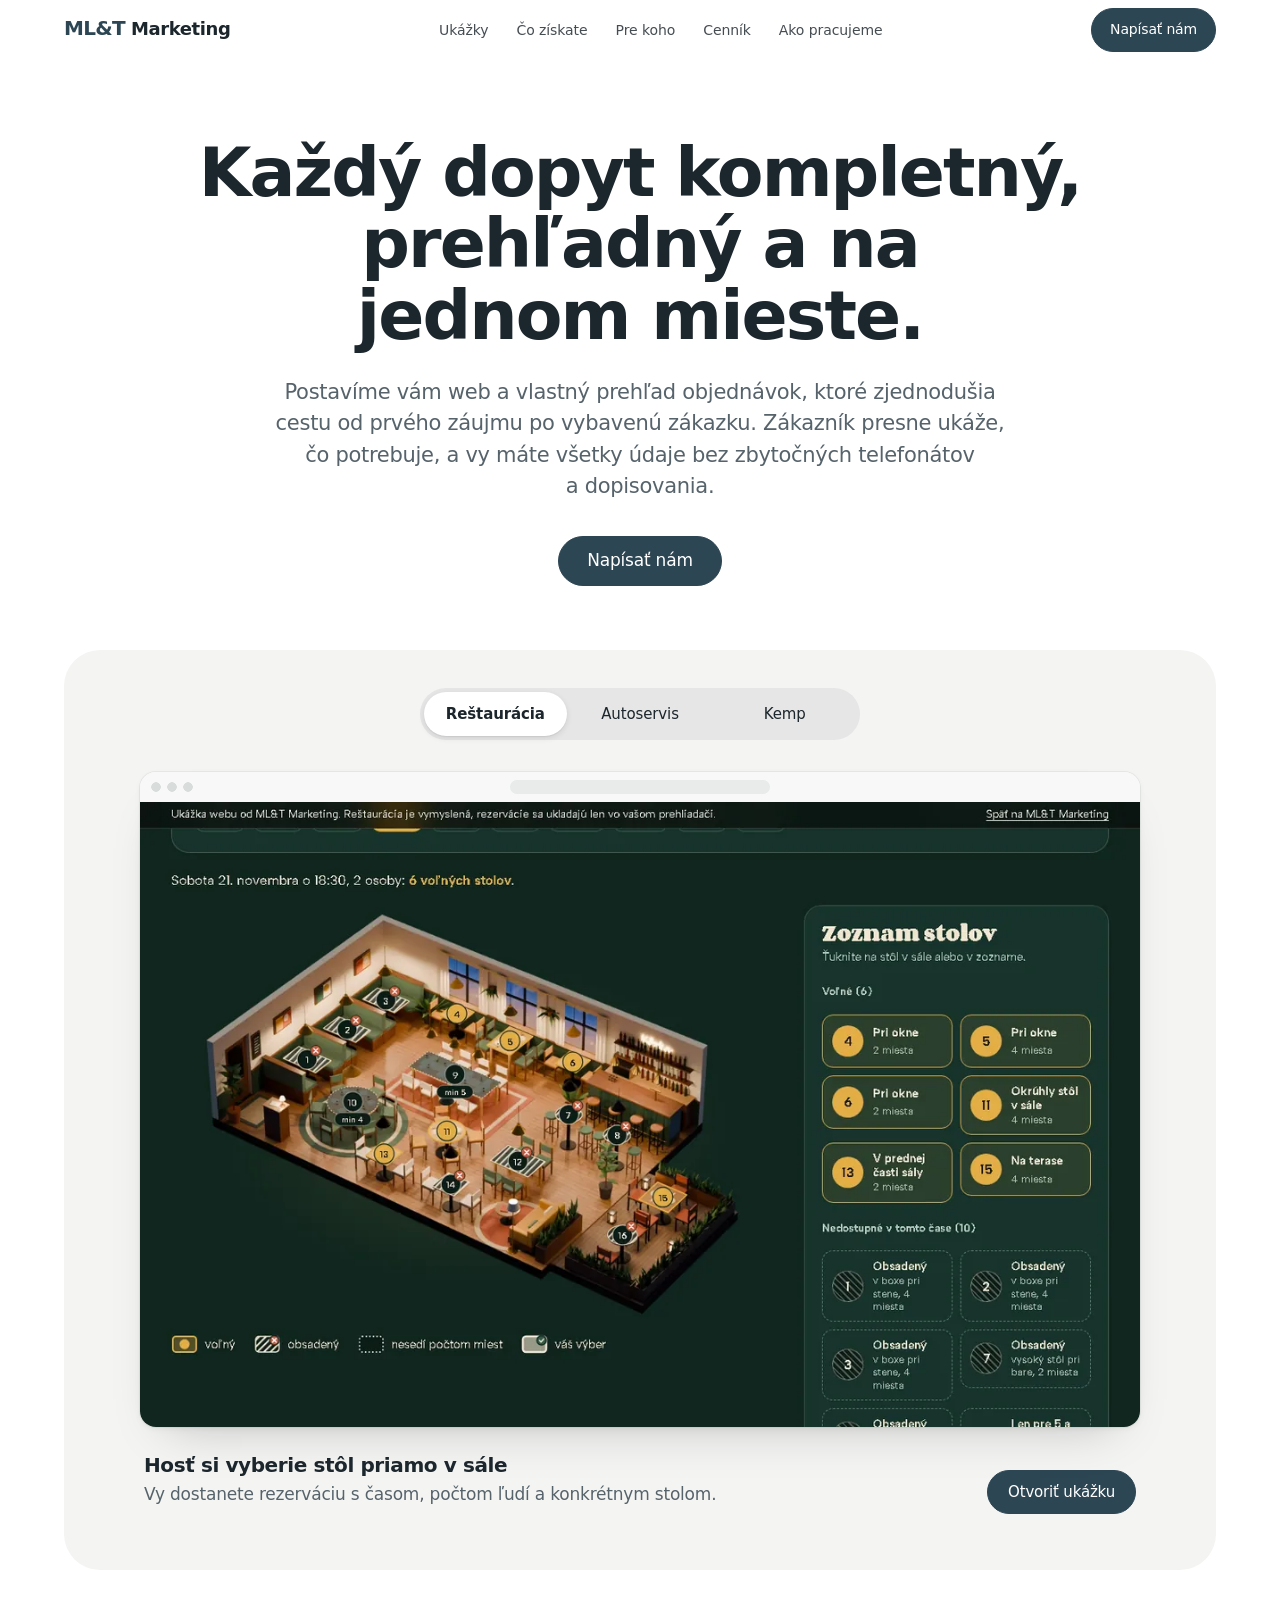
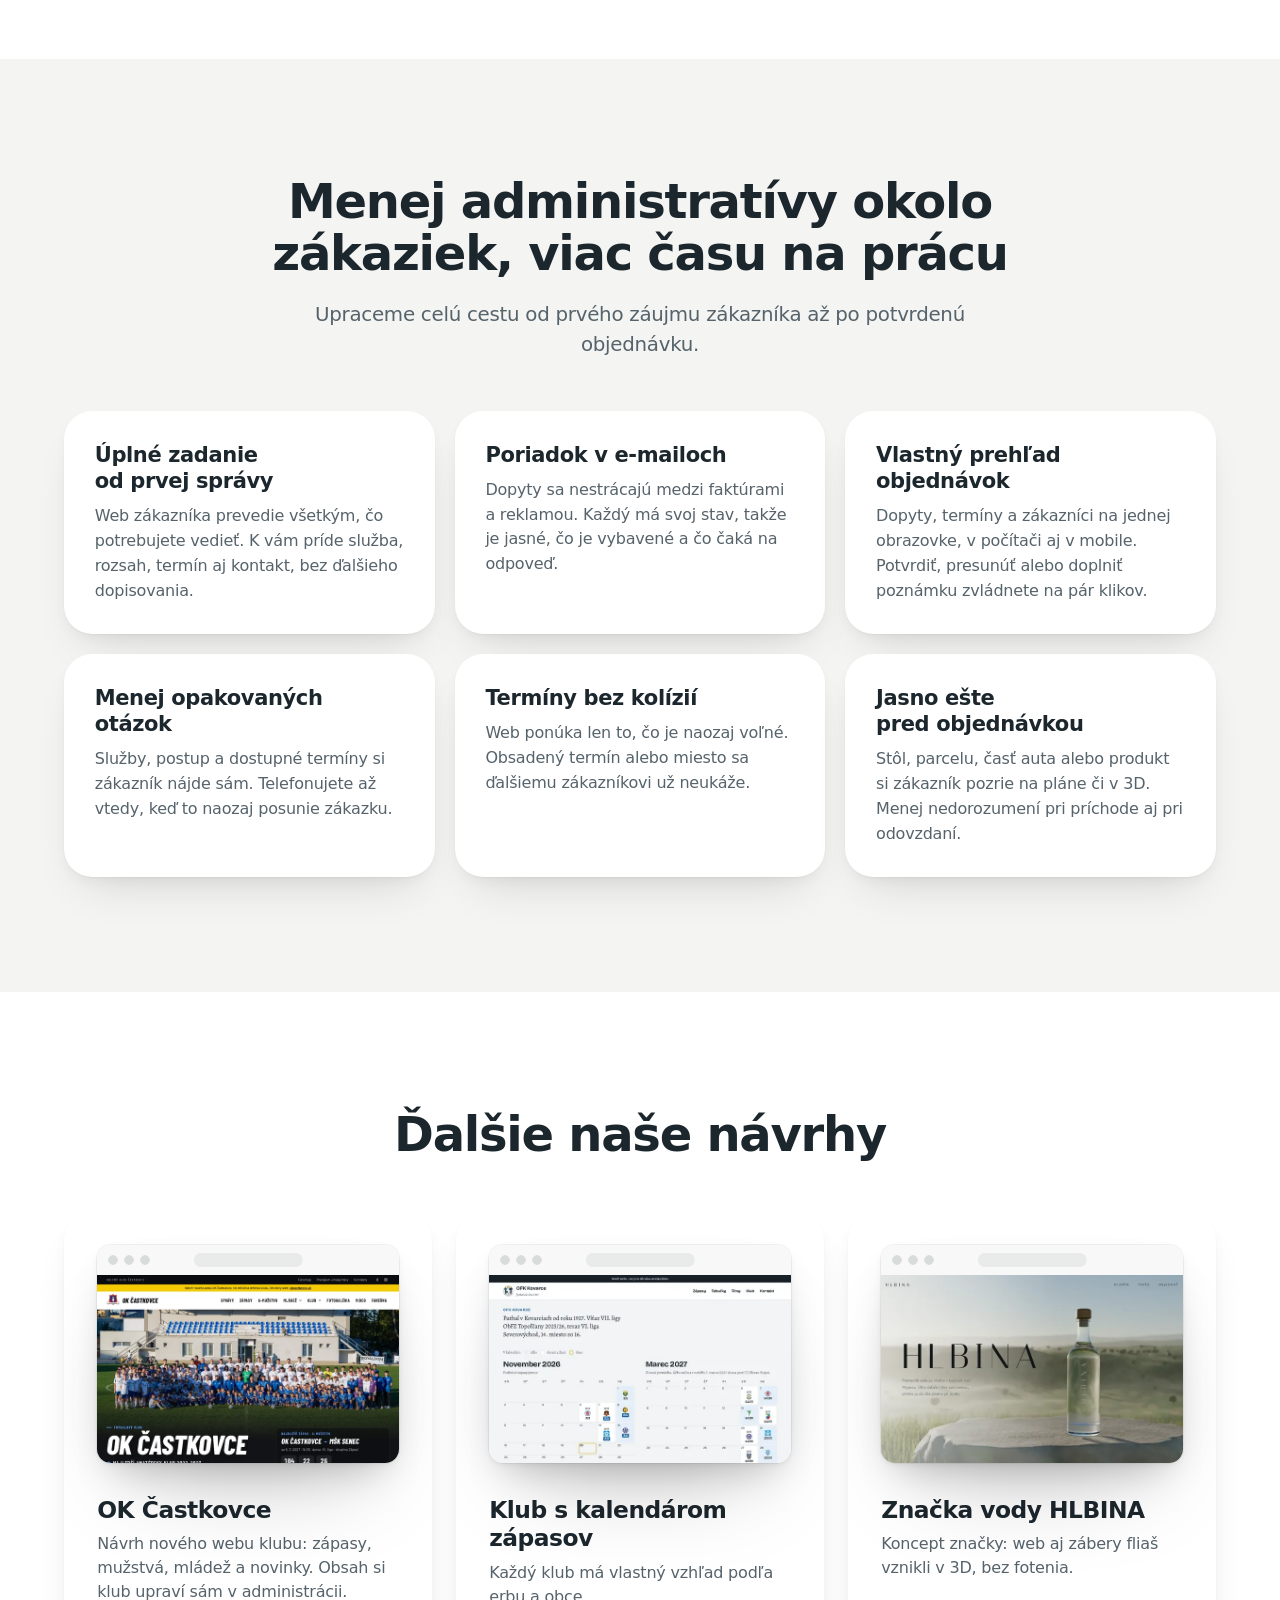
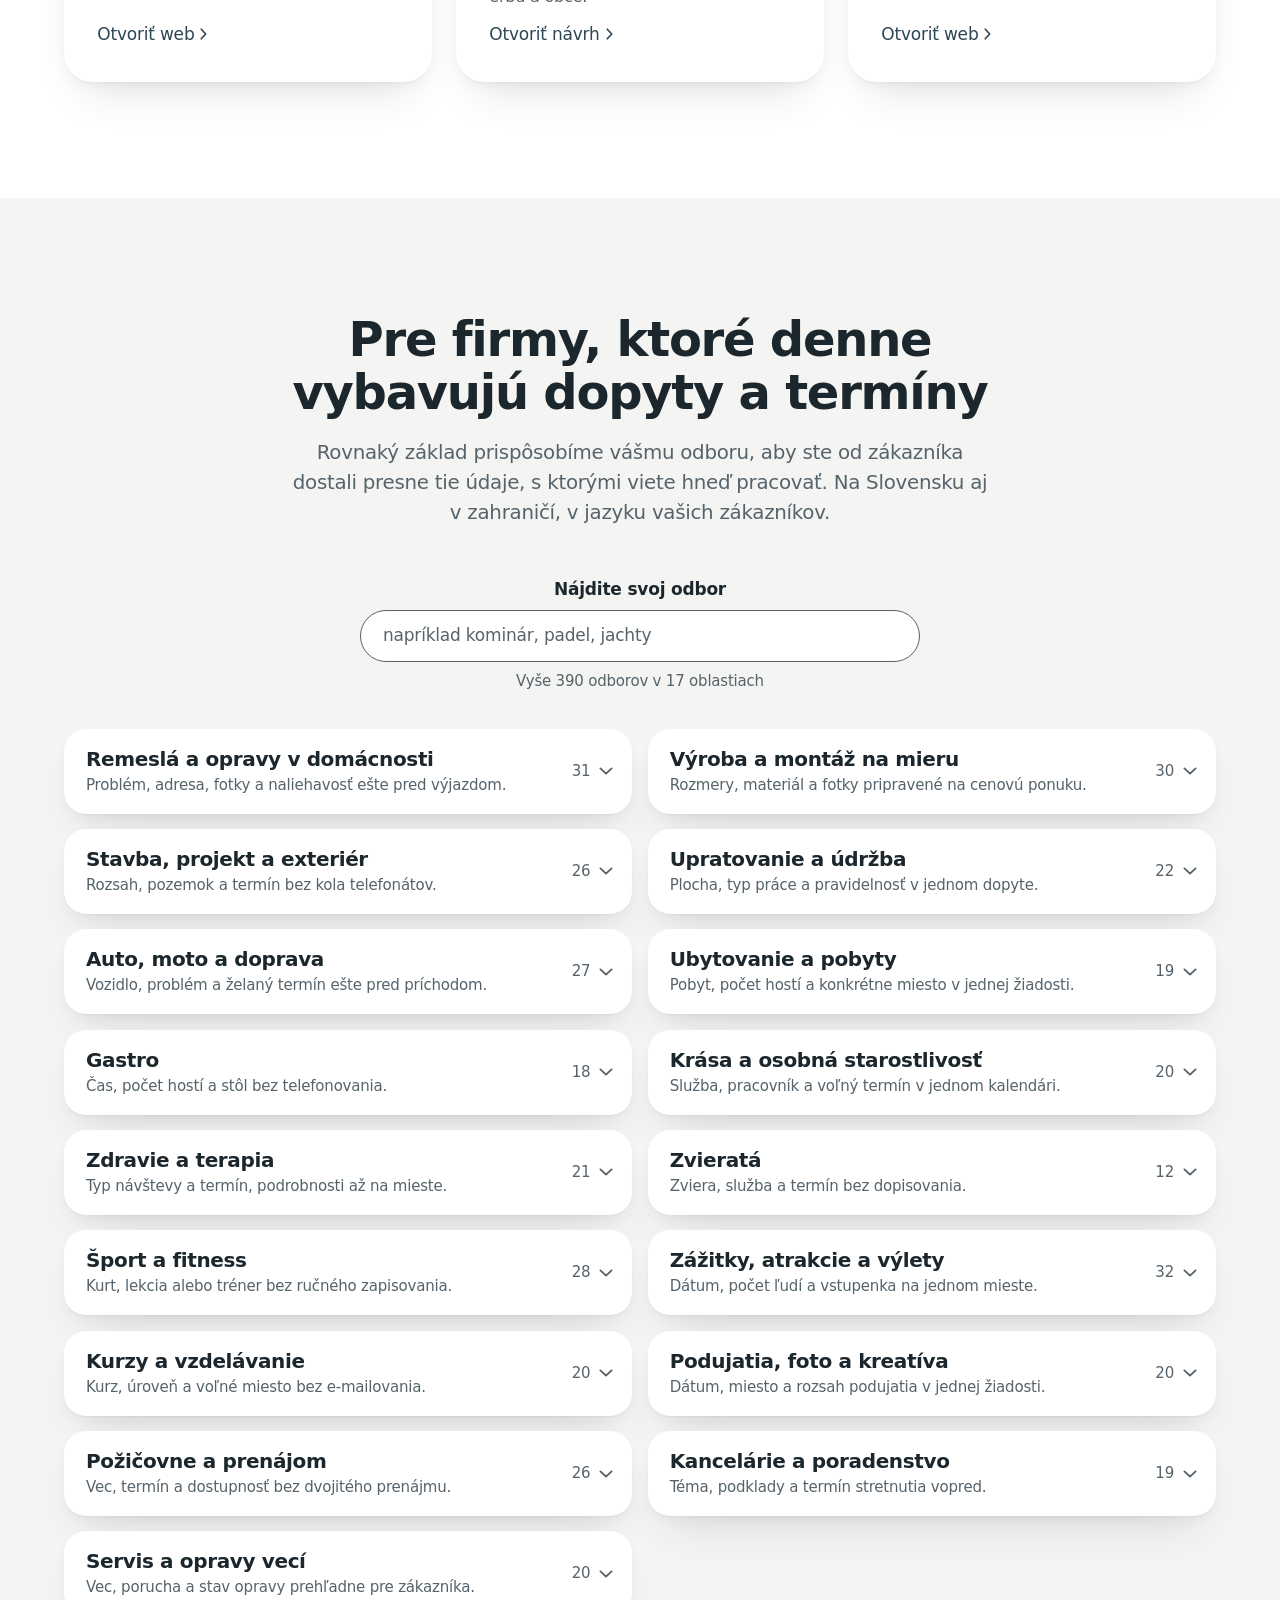
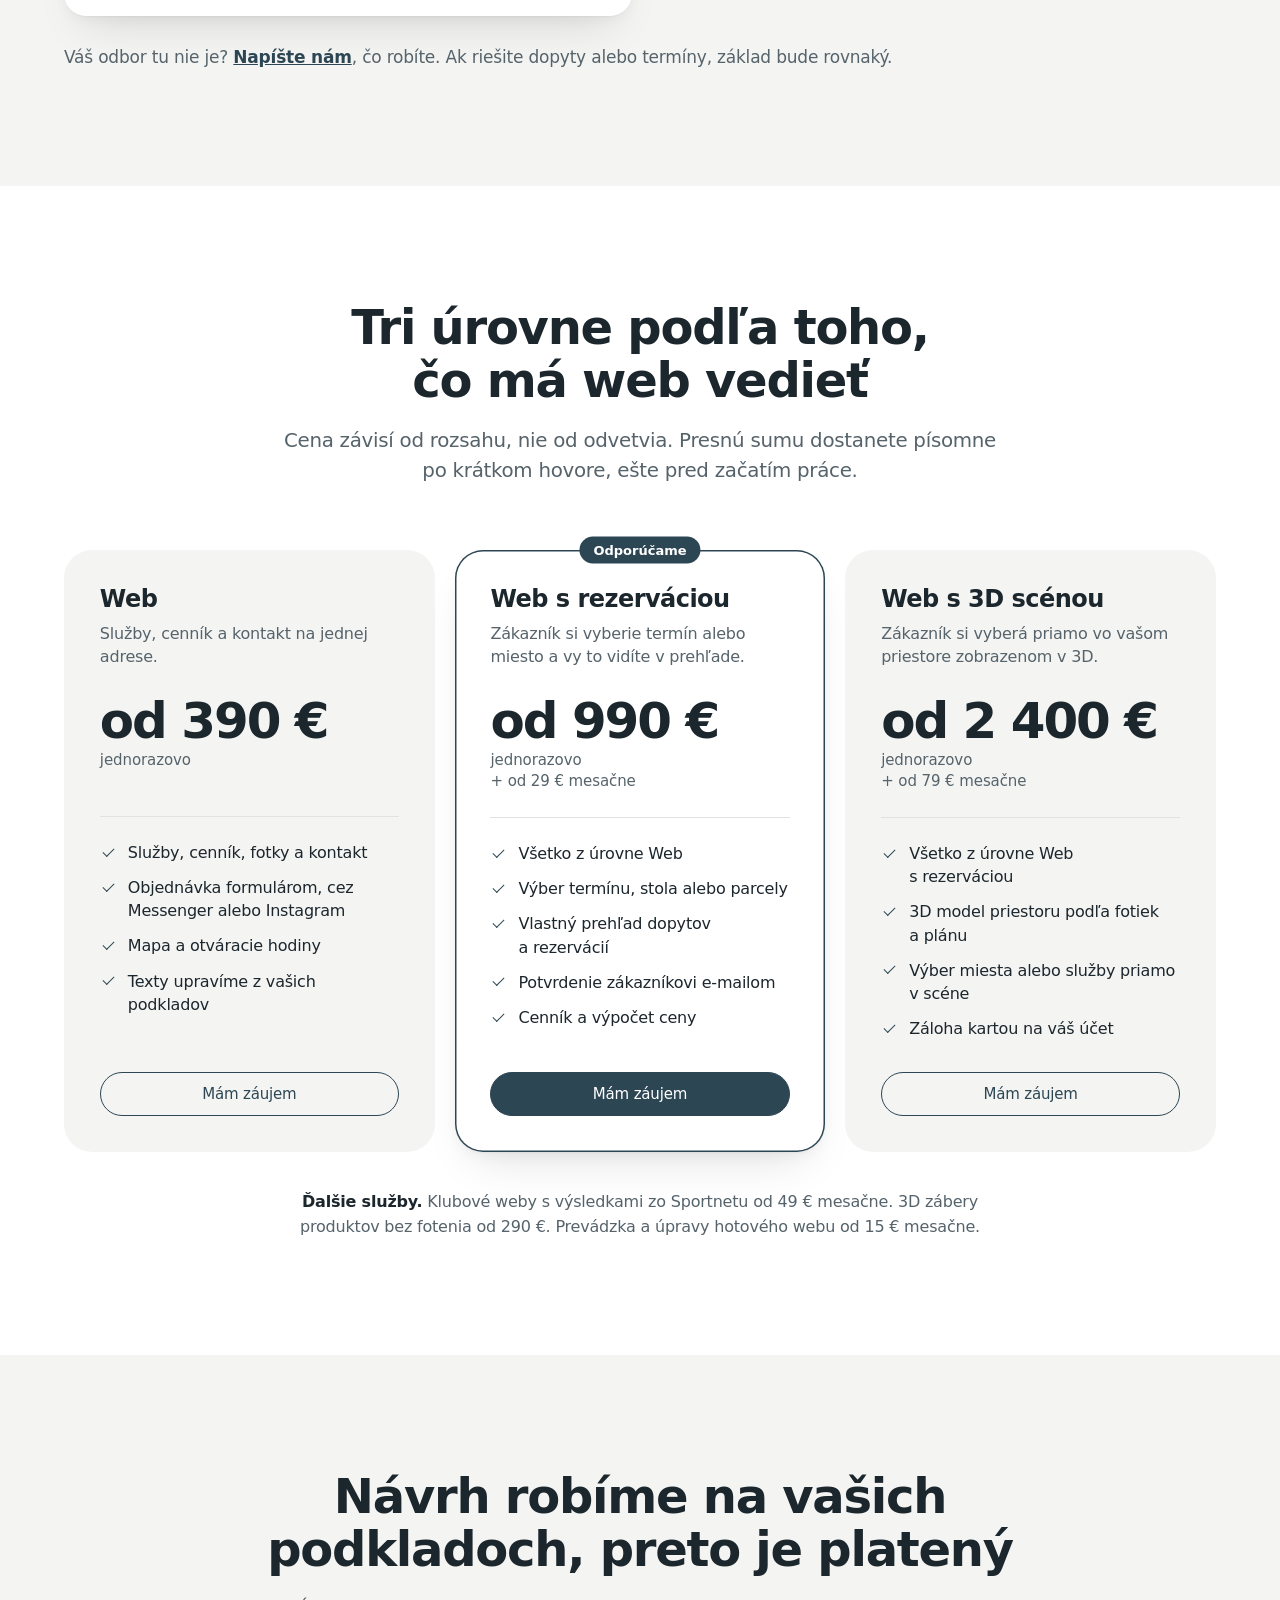
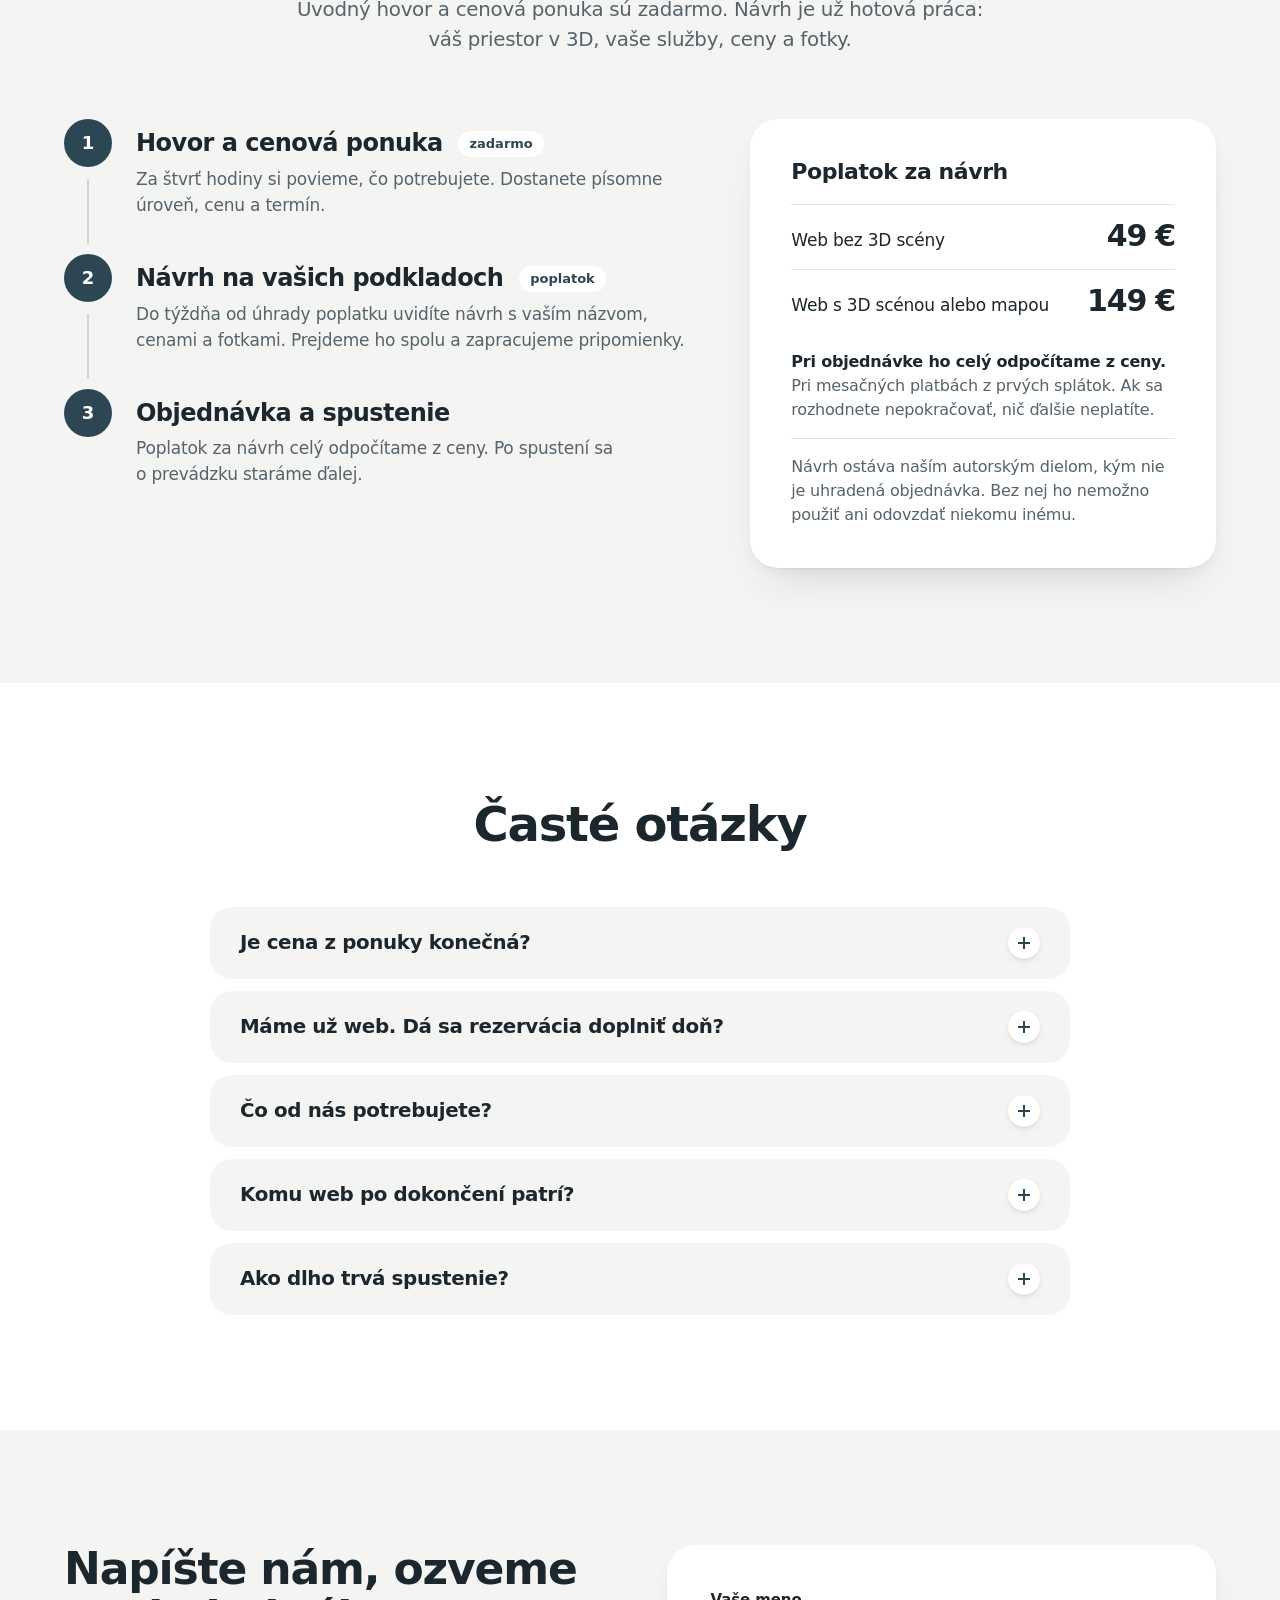
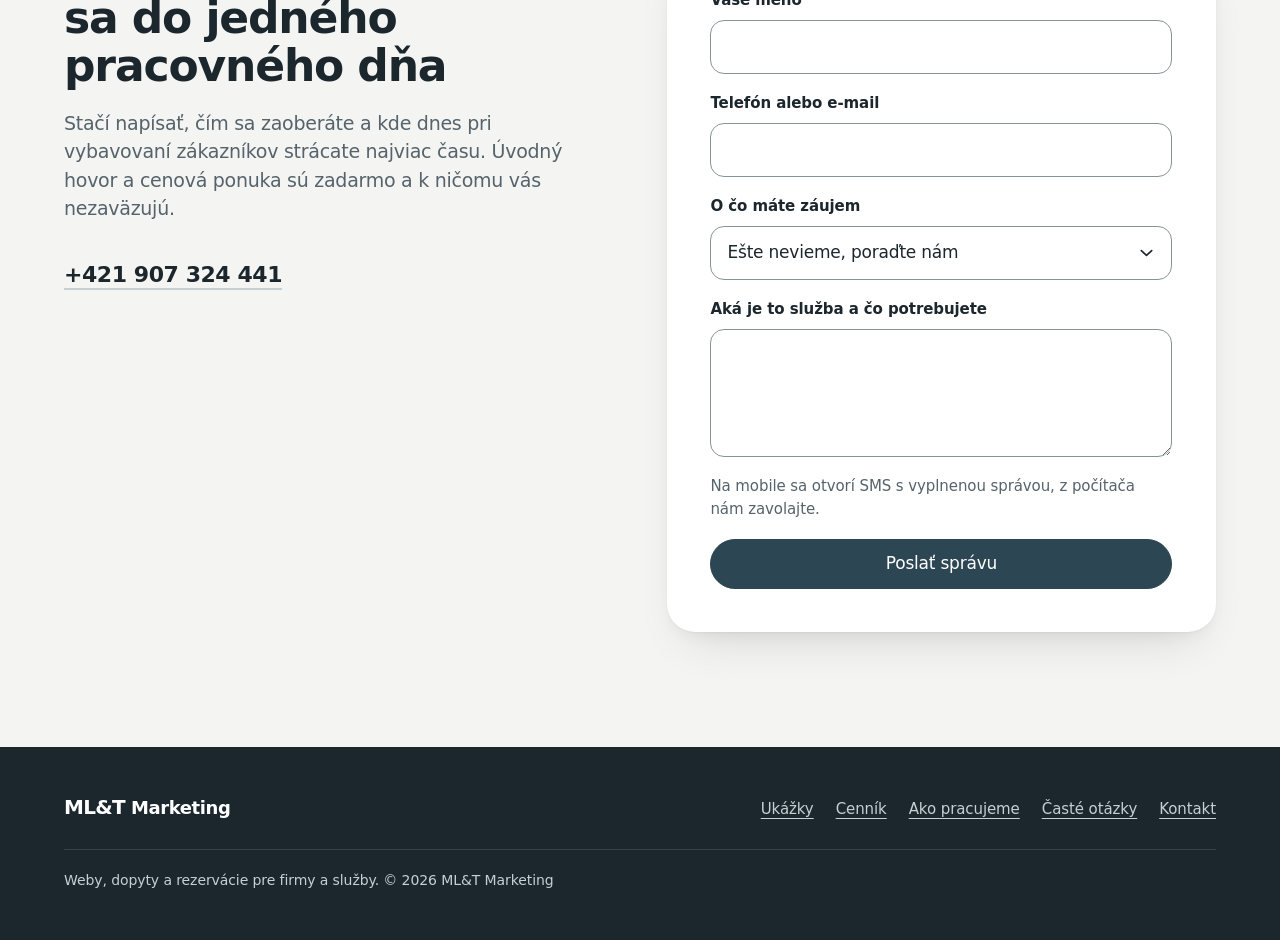
==== commit ca7e77e2: "Pre koho: 391 odborov v 17 oblastiach s vyhľadávaním, aj pre zahraničie Co-Authored-By: Claude Opus " ====
--- a/index.html
+++ b/index.html
@@ -210,13 +210,33 @@
 .cap h3 { font-size: clamp(1.1875rem, 1.1rem + 0.3vw, 1.3125rem); font-weight: 600; line-height: 1.25; letter-spacing: -0.018em; }
 .cap p { margin-top: 10px; color: var(--muted); font-size: 1rem; line-height: 1.55; }
 
-/* Pre koho: dlaždice namiesto čiar */
-.who { display: grid; gap: clamp(12px, 1.4vw, 18px); margin: clamp(44px, 5vw, 72px) 0 0; }
-@media (min-width: 640px) { .who { grid-template-columns: repeat(2, 1fr); } }
-@media (min-width: 980px) { .who { grid-template-columns: repeat(3, 1fr); } }
-.who div { display: grid; align-content: start; gap: 8px; padding: clamp(24px, 2.4vw, 32px); border-radius: var(--r-lg); background: var(--white); box-shadow: var(--sh-card); }
-.who dt { font: 600 clamp(1.1875rem, 1.05rem + 0.4vw, 1.375rem)/1.2 var(--display); letter-spacing: -0.02em; }
-.who dd { margin: 0; color: var(--muted); font-size: 1rem; line-height: 1.5; }
+/* Pre koho: vyhľadávanie a rozbaľovacie oblasti (obsah generuje tools/odbory.mjs) */
+.finder { display: grid; gap: 8px; max-width: 560px; margin-top: clamp(32px, 4vw, 48px); }
+.finder label { font-weight: 600; }
+.finder input { width: 100%; min-height: 52px; padding: 0 22px; border: 1.5px solid var(--muted); border-radius: 999px; background: var(--white); color: var(--ink); font: 400 1.0625rem/1.2 var(--text); letter-spacing: -0.012em; }
+.finder input::placeholder { color: var(--muted); opacity: 1; }
+.finder input::-webkit-search-cancel-button { -webkit-appearance: none; appearance: none; width: 32px; height: 32px; margin-right: -8px; background: url("data:image/svg+xml,%3Csvg xmlns='http://www.w3.org/2000/svg' viewBox='0 0 12 12'%3E%3Cpath d='M1.5 1.5l9 9m0-9l-9 9' fill='none' stroke='%2356636b' stroke-width='1.8' stroke-linecap='round'/%3E%3C/svg%3E") center / 12px 12px no-repeat; cursor: pointer; }
+.finder input:focus-visible { outline: 3px solid var(--brand); outline-offset: 2px; border-radius: 999px; }
+.finder p { padding-left: 22px; color: var(--muted); font-size: 0.9375rem; }
+@media (min-width: 780px) { .finder { margin-inline: auto; width: 100%; text-align: center; } .finder p { padding-left: 0; } }
+.fields { display: grid; gap: clamp(10px, 1.2vw, 16px); margin-top: clamp(24px, 3vw, 36px); align-items: start; }
+@media (min-width: 780px) { .fields { grid-template-columns: repeat(2, minmax(0, 1fr)); } }
+.obl { border-radius: var(--r-md); background: var(--white); box-shadow: var(--sh-card); }
+.obl[hidden] { display: none; }
+.obl summary { display: grid; grid-template-columns: minmax(0, 1fr) auto; gap: 3px 16px; align-items: center; padding: 18px 22px; border-radius: var(--r-md); list-style: none; cursor: pointer; transition: transform 0.1s ease-out; }
+.obl summary::-webkit-details-marker { display: none; }
+.obl summary:active { transform: scale(0.985); }
+.obl h3 { font-size: clamp(1.125rem, 1.05rem + 0.25vw, 1.25rem); font-weight: 600; line-height: 1.25; letter-spacing: -0.018em; }
+.obl-note { grid-column: 1; color: var(--muted); font-size: 0.9375rem; line-height: 1.4; }
+.obl-n { grid-column: 2; grid-row: 1 / span 2; display: inline-flex; align-items: center; gap: 12px; color: var(--muted); font-size: 0.9375rem; font-variant-numeric: tabular-nums; }
+.obl-n i { width: 8px; height: 14px; background: currentColor; -webkit-mask: var(--chev) center / contain no-repeat; mask: var(--chev) center / contain no-repeat; transform: rotate(90deg); transition: transform 0.25s var(--ease); }
+.obl[open] .obl-n i { transform: rotate(-90deg); }
+.trades { display: flex; flex-wrap: wrap; gap: 6px; padding: 2px 22px 22px; }
+.trades li { padding: 6px 12px; border-radius: 999px; background: var(--tint); font-size: 0.9375rem; line-height: 1.3; }
+.trades li[hidden] { display: none; }
+.fields-more { margin-top: clamp(20px, 2.4vw, 28px); color: var(--muted); }
+.fields-more a { color: var(--brand); font-weight: 600; }
+@media (prefers-reduced-motion: reduce) { .obl summary, .obl-n i { transition: none; } }
 
 /* Návrh a poplatok */
 .flow { display: grid; gap: clamp(36px, 4.4vw, 64px); margin-top: clamp(44px, 5vw, 72px); align-items: start; }
@@ -411,16 +431,154 @@
     <div class="wrap">
       <div class="sec-head">
         <h2 id="h-koho">Pre firmy, ktoré denne vybavujú dopyty a&nbsp;termíny</h2>
-        <p>Rovnaký základ prispôsobíme vášmu odboru, aby ste od zákazníka dostali presne tie údaje, s&nbsp;ktorými viete hneď pracovať.</p>
-      </div>
-      <dl class="who">
-        <div><dt>Výroba, montáž a&nbsp;remeslá</dt><dd>Rozmery, požiadavky a&nbsp;fotky pripravené na cenovú ponuku.</dd></div>
-        <div><dt>Kempy, chaty a&nbsp;penzióny</dt><dd>Pobyt, počet hostí a&nbsp;konkrétne miesto v&nbsp;jednej žiadosti.</dd></div>
-        <div><dt>Reštaurácie a&nbsp;kaviarne</dt><dd>Čas, počet hostí a&nbsp;stôl bez telefonovania.</dd></div>
-        <div><dt>Autoservisy a&nbsp;pneuservisy</dt><dd>Auto, problém a&nbsp;želaný termín ešte pred príchodom.</dd></div>
-        <div><dt>Kaderníctva, salóny a&nbsp;štúdiá</dt><dd>Služba, pracovník a&nbsp;voľný termín v&nbsp;jednom kalendári.</dd></div>
-        <div><dt>Športoviská, kluby a&nbsp;požičovne</dt><dd>Kurt, vybavenie alebo termín bez ručného zapisovania.</dd></div>
-      </dl>
+        <p>Rovnaký základ prispôsobíme vášmu odboru, aby ste od zákazníka dostali presne tie údaje, s&nbsp;ktorými viete hneď pracovať. Na Slovensku aj v&nbsp;zahraničí, v&nbsp;jazyku vašich zákazníkov.</p>
+      </div>
+      <!-- odbory:start -->
+      <div class="finder">
+        <label for="odbor">Nájdite svoj odbor</label>
+        <input id="odbor" type="search" placeholder="napríklad kominár, padel, jachty" autocomplete="off" enterkeyhint="search">
+        <p id="odbor-stav" role="status">Vyše 390 odborov v&nbsp;17 oblastiach</p>
+      </div>
+      <div class="fields">
+        <details class="obl">
+          <summary>
+            <h3>Remeslá a&nbsp;opravy v&nbsp;domácnosti</h3>
+            <span class="obl-note">Problém, adresa, fotky a&nbsp;naliehavosť ešte pred výjazdom.</span>
+            <span class="obl-n"><span class="obl-c">31</span><i aria-hidden="true"></i><span class="sr"> odborov</span></span>
+          </summary>
+          <ul class="trades"><li>Inštalatéri</li><li>Elektrikári</li><li>Kúrenári</li><li>Plynári</li><li>Klimatizácie</li><li>Tepelné čerpadlá</li><li>Fotovoltika</li><li>Nabíjačky pre elektromobily</li><li>Maliari</li><li>Murári</li><li>Obkladači</li><li>Podlahári</li><li>Sadrokartonári</li><li>Stolári</li><li>Tesári</li><li>Pokrývači</li><li>Klampiari</li><li>Kominári</li><li>Zámočníci</li><li>Havarijné otváranie dverí</li><li>Hodinoví manželia</li><li>Opravy spotrebičov</li><li>Úprava vody</li><li>Studne a&nbsp;čerpadlá</li><li>Výťahy</li><li>Alarmy a&nbsp;kamery</li><li>Inteligentné domácnosti</li><li>Garážové brány</li><li>Odkvapy a&nbsp;žľaby</li><li>Izolácie</li><li>Sklenári</li></ul>
+        </details>
+        <details class="obl">
+          <summary>
+            <h3>Výroba a&nbsp;montáž na mieru</h3>
+            <span class="obl-note">Rozmery, materiál a&nbsp;fotky pripravené na cenovú ponuku.</span>
+            <span class="obl-n"><span class="obl-c">30</span><i aria-hidden="true"></i><span class="sr"> odborov</span></span>
+          </summary>
+          <ul class="trades"><li>Kuchyne na mieru</li><li>Nábytok na mieru</li><li>Vstavané skrine</li><li>Okná</li><li>Dvere</li><li>Žalúzie a&nbsp;rolety</li><li>Markízy</li><li>Pergoly</li><li>Ploty a&nbsp;brány</li><li>Zimné záhrady</li><li>Zasklenie balkónov</li><li>Schodiská</li><li>Krby a&nbsp;pece</li><li>Bazény</li><li>Sauny na mieru</li><li>Vírivky</li><li>Kamenárstvo</li><li>Kováči</li><li>CNC obrábanie</li><li>Laserové rezanie</li><li>3D tlač</li><li>Reklamné polepy</li><li>Svetelné reklamy</li><li>Tlačiarne</li><li>Potlač textilu</li><li>Výšivky</li><li>Krajčírstvo na mieru</li><li>Čalúnnici</li><li>Rámovanie obrazov</li><li>Gravírovanie</li></ul>
+        </details>
+        <details class="obl">
+          <summary>
+            <h3>Stavba, projekt a&nbsp;exteriér</h3>
+            <span class="obl-note">Rozsah, pozemok a&nbsp;termín bez kola telefonátov.</span>
+            <span class="obl-n"><span class="obl-c">26</span><i aria-hidden="true"></i><span class="sr"> odborov</span></span>
+          </summary>
+          <ul class="trades"><li>Stavebné firmy</li><li>Rekonštrukcie</li><li>Drevostavby</li><li>Zateplenie</li><li>Zemné práce</li><li>Demolácie</li><li>Betón a&nbsp;dlažby</li><li>Asfaltovanie</li><li>Geodeti</li><li>Architekti</li><li>Interiéroví dizajnéri</li><li>Projektanti</li><li>Statici</li><li>Energetické certifikáty</li><li>Záhradní architekti</li><li>Záhradníci</li><li>Kosenie</li><li>Orez stromov</li><li>Zavlažovanie</li><li>Zimná údržba a&nbsp;odhŕňanie snehu</li><li>Servis bazénov</li><li>Septiky a&nbsp;žumpy</li><li>Vianočné osvetlenie domov</li><li>Poľnohospodárske služby</li><li>Vinohradnícke služby</li><li>Lesnícke práce</li></ul>
+        </details>
+        <details class="obl">
+          <summary>
+            <h3>Upratovanie a&nbsp;údržba</h3>
+            <span class="obl-note">Plocha, typ práce a&nbsp;pravidelnosť v&nbsp;jednom dopyte.</span>
+            <span class="obl-n"><span class="obl-c">22</span><i aria-hidden="true"></i><span class="sr"> odborov</span></span>
+          </summary>
+          <ul class="trades"><li>Upratovanie domácností</li><li>Upratovanie firiem</li><li>Upratovanie po stavbe</li><li>Upratovanie apartmánov</li><li>Tepovanie</li><li>Čistenie okien</li><li>Čistenie fasád</li><li>Čistenie striech</li><li>Tlakové umývanie</li><li>Čistenie solárnych panelov</li><li>Čistenie potrubí</li><li>Čistenie vzduchotechniky</li><li>Deratizácia a&nbsp;dezinsekcia</li><li>Vypratávanie bytov</li><li>Odvoz odpadu</li><li>Správa a&nbsp;údržba budov</li><li>Práčovne</li><li>Chemické čistiarne</li><li>Mangľovne</li><li>Sanácia po požiari a&nbsp;vode</li><li>Odstraňovanie plesní</li><li>Odstraňovanie graffiti</li></ul>
+        </details>
+        <details class="obl">
+          <summary>
+            <h3>Auto, moto a&nbsp;doprava</h3>
+            <span class="obl-note">Vozidlo, problém a&nbsp;želaný termín ešte pred príchodom.</span>
+            <span class="obl-n"><span class="obl-c">27</span><i aria-hidden="true"></i><span class="sr"> odborov</span></span>
+          </summary>
+          <ul class="trades"><li>Autoservisy</li><li>Pneuservisy</li><li>Karosárne</li><li>Lakovne</li><li>Autoklimatizácie</li><li>Autosklá</li><li>Autoumyvárne</li><li>Mobilné umývanie áut</li><li>Detailing</li><li>Fólie na autá</li><li>Autoelektrikári</li><li>Diagnostika vozidiel</li><li>STK a&nbsp;emisné kontroly</li><li>Odťahové služby</li><li>Autoškoly</li><li>Motoservisy</li><li>Servis karavanov</li><li>Servis nákladných áut</li><li>Servis poľnohospodárskych strojov</li><li>Sťahovanie</li><li>Kuriéri</li><li>Taxi</li><li>Letiskové transfery</li><li>Autobusová doprava</li><li>Limuzíny</li><li>Parkoviská na rezerváciu</li><li>Servis lodí</li></ul>
+        </details>
+        <details class="obl">
+          <summary>
+            <h3>Ubytovanie a&nbsp;pobyty</h3>
+            <span class="obl-note">Pobyt, počet hostí a&nbsp;konkrétne miesto v&nbsp;jednej žiadosti.</span>
+            <span class="obl-n"><span class="obl-c">19</span><i aria-hidden="true"></i><span class="sr"> odborov</span></span>
+          </summary>
+          <ul class="trades"><li>Kempy</li><li>Karavanové parky</li><li>Glamping</li><li>Chaty</li><li>Penzióny</li><li>Hotely</li><li>Butikové hotely</li><li>Wellness hotely</li><li>Apartmány</li><li>Hostely</li><li>Horské chaty</li><li>Agroturistika</li><li>Vinárske pobyty</li><li>Kúpele</li><li>Hausbóty</li><li>Domy na stromoch</li><li>Rybárske pobyty</li><li>Poľovnícke pobyty</li><li>Maríny a&nbsp;kotviská</li></ul>
+        </details>
+        <details class="obl">
+          <summary>
+            <h3>Gastro</h3>
+            <span class="obl-note">Čas, počet hostí a&nbsp;stôl bez telefonovania.</span>
+            <span class="obl-n"><span class="obl-c">18</span><i aria-hidden="true"></i><span class="sr"> odborov</span></span>
+          </summary>
+          <ul class="trades"><li>Reštaurácie</li><li>Fine dining</li><li>Bistrá</li><li>Kaviarne</li><li>Čajovne</li><li>Vinárne</li><li>Pivovary</li><li>Puby</li><li>Bary</li><li>Kokteilové bary</li><li>Cukrárne a&nbsp;torty na objednávku</li><li>Pekárne</li><li>Catering</li><li>Rozvoz obedov</li><li>Firemné obedy</li><li>Súkromní kuchári</li><li>Degustácie</li><li>Food trucky</li></ul>
+        </details>
+        <details class="obl">
+          <summary>
+            <h3>Krása a&nbsp;osobná starostlivosť</h3>
+            <span class="obl-note">Služba, pracovník a&nbsp;voľný termín v&nbsp;jednom kalendári.</span>
+            <span class="obl-n"><span class="obl-c">20</span><i aria-hidden="true"></i><span class="sr"> odborov</span></span>
+          </summary>
+          <ul class="trades"><li>Kaderníctva</li><li>Barbershopy</li><li>Kozmetické salóny</li><li>Manikúra</li><li>Pedikúra</li><li>Mihalnice a&nbsp;obočie</li><li>Permanentný make-up</li><li>Depilácia</li><li>Soláriá</li><li>Vizáž</li><li>Masáže</li><li>Wellness a&nbsp;spa</li><li>Verejné sauny</li><li>Kryoterapia</li><li>Floating</li><li>Tetovanie</li><li>Piercing</li><li>Odstraňovanie tetovania</li><li>Osobní stylisti</li><li>Svadobné účesy</li></ul>
+        </details>
+        <details class="obl">
+          <summary>
+            <h3>Zdravie a&nbsp;terapia</h3>
+            <span class="obl-note">Typ návštevy a&nbsp;termín, podrobnosti až na mieste.</span>
+            <span class="obl-n"><span class="obl-c">21</span><i aria-hidden="true"></i><span class="sr"> odborov</span></span>
+          </summary>
+          <ul class="trades"><li>Súkromné ambulancie</li><li>Zubári</li><li>Dentálna hygiena</li><li>Ortodontisti</li><li>Očné ambulancie</li><li>Optiky</li><li>Fyzioterapia</li><li>Rehabilitácie</li><li>Chiropraktici</li><li>Psychológovia</li><li>Psychoterapeuti</li><li>Logopédi</li><li>Výživoví poradcovia</li><li>Estetické kliniky</li><li>Podológovia</li><li>Načúvacie pomôcky</li><li>Odberové laboratóriá</li><li>Domáca ošetrovateľská starostlivosť</li><li>Opatrovateľské služby</li><li>Pôrodné asistentky</li><li>Akupunktúra</li></ul>
+        </details>
+        <details class="obl">
+          <summary>
+            <h3>Zvieratá</h3>
+            <span class="obl-note">Zviera, služba a&nbsp;termín bez dopisovania.</span>
+            <span class="obl-n"><span class="obl-c">12</span><i aria-hidden="true"></i><span class="sr"> odborov</span></span>
+          </summary>
+          <ul class="trades"><li>Veterinári</li><li>Mobilní veterinári</li><li>Psie salóny</li><li>Výcvik psov</li><li>Psie škôlky</li><li>Venčenie psov</li><li>Hotely pre zvieratá</li><li>Stráženie zvierat</li><li>Ohradené výbehy pre psov</li><li>Ustajnenie koní</li><li>Podkúvači</li><li>Fyzioterapia zvierat</li></ul>
+        </details>
+        <details class="obl">
+          <summary>
+            <h3>Šport a&nbsp;fitness</h3>
+            <span class="obl-note">Kurt, lekcia alebo tréner bez ručného zapisovania.</span>
+            <span class="obl-n"><span class="obl-c">28</span><i aria-hidden="true"></i><span class="sr"> odborov</span></span>
+          </summary>
+          <ul class="trades"><li>Fitness centrá</li><li>Osobní tréneri</li><li>Joga</li><li>Pilates</li><li>Crossfit</li><li>Tanečné štúdiá</li><li>Bojové umenia</li><li>Box</li><li>Tenisové kurty</li><li>Padel</li><li>Squash</li><li>Bedminton</li><li>Futbalové ihriská</li><li>Športové haly</li><li>Športové kluby</li><li>Plavárne</li><li>Klziská</li><li>Lezecké steny</li><li>Golf</li><li>Jazdiarne</li><li>Lyžiarske školy</li><li>Surfové školy</li><li>Potápačské centrá</li><li>Kitesurfing</li><li>Plachtenie</li><li>Bowling</li><li>Biliard</li><li>Strelnice</li></ul>
+        </details>
+        <details class="obl">
+          <summary>
+            <h3>Zážitky, atrakcie a&nbsp;výlety</h3>
+            <span class="obl-note">Dátum, počet ľudí a&nbsp;vstupenka na jednom mieste.</span>
+            <span class="obl-n"><span class="obl-c">32</span><i aria-hidden="true"></i><span class="sr"> odborov</span></span>
+          </summary>
+          <ul class="trades"><li>Únikové hry</li><li>Paintball</li><li>Laser game</li><li>Motokáry</li><li>VR herne</li><li>Detské herne</li><li>Trampolínové parky</li><li>Lanové parky</li><li>Zipline</li><li>Bobové dráhy</li><li>Aquaparky</li><li>Zoo a&nbsp;farmy</li><li>Múzeá a&nbsp;galérie</li><li>Hrady a&nbsp;prehliadky</li><li>Jaskyne</li><li>Sprievodcovia</li><li>Mestské prehliadky</li><li>Vínne túry</li><li>Gastro túry</li><li>Horskí vodcovia</li><li>Splavy a&nbsp;rafting</li><li>Vyhliadkové plavby</li><li>Rybárske výlety</li><li>Jachty</li><li>Balónové lety</li><li>Vyhliadkové lety</li><li>Paragliding</li><li>Parašutizmus</li><li>Safari</li><li>Karaoke</li><li>Divadlá</li><li>Komorné kiná</li></ul>
+        </details>
+        <details class="obl">
+          <summary>
+            <h3>Kurzy a&nbsp;vzdelávanie</h3>
+            <span class="obl-note">Kurz, úroveň a&nbsp;voľné miesto bez e-mailovania.</span>
+            <span class="obl-n"><span class="obl-c">20</span><i aria-hidden="true"></i><span class="sr"> odborov</span></span>
+          </summary>
+          <ul class="trades"><li>Jazykové školy</li><li>Doučovanie</li><li>Hudobné lekcie</li><li>Výtvarné kurzy</li><li>Keramika</li><li>Kurzy varenia</li><li>Kurzy šitia</li><li>Prvá pomoc</li><li>Rekvalifikácie</li><li>Firemné školenia</li><li>Workshopy</li><li>Plavecké kurzy</li><li>Letné tábory</li><li>Detské krúžky</li><li>Príprava na skúšky</li><li>Kurzy fotografovania</li><li>Programovanie pre deti</li><li>Barmanské kurzy</li><li>Letecké školy</li><li>Lodné preukazy</li></ul>
+        </details>
+        <details class="obl">
+          <summary>
+            <h3>Podujatia, foto a&nbsp;kreatíva</h3>
+            <span class="obl-note">Dátum, miesto a&nbsp;rozsah podujatia v&nbsp;jednej žiadosti.</span>
+            <span class="obl-n"><span class="obl-c">20</span><i aria-hidden="true"></i><span class="sr"> odborov</span></span>
+          </summary>
+          <ul class="trades"><li>Fotografi</li><li>Kameramani</li><li>Fotoateliéry</li><li>Nahrávacie štúdiá</li><li>Svadobné salóny</li><li>Svadobní koordinátori</li><li>Organizátori podujatí</li><li>DJ</li><li>Kapely</li><li>Moderátori</li><li>Kvetinárstva</li><li>Výzdoba</li><li>Sály a&nbsp;svadobné priestory</li><li>Stany a&nbsp;mobiliár</li><li>Skákacie hrady</li><li>Ozvučenie a&nbsp;svetlá</li><li>Fotobúdky</li><li>Detské oslavy</li><li>Konferenčné priestory</li><li>Animátori</li></ul>
+        </details>
+        <details class="obl">
+          <summary>
+            <h3>Požičovne a&nbsp;prenájom</h3>
+            <span class="obl-note">Vec, termín a&nbsp;dostupnosť bez dvojitého prenájmu.</span>
+            <span class="obl-n"><span class="obl-c">26</span><i aria-hidden="true"></i><span class="sr"> odborov</span></span>
+          </summary>
+          <ul class="trades"><li>Náradie</li><li>Stavebné stroje</li><li>Plošiny</li><li>Lešenie</li><li>Prívesy</li><li>Požičovne áut</li><li>Karavany</li><li>Dodávky</li><li>Motorky</li><li>Bicykle</li><li>Elektrobicykle</li><li>Kolobežky</li><li>Lyže a&nbsp;snowboardy</li><li>Lode a&nbsp;kajaky</li><li>Paddleboardy</li><li>Spoločenské šaty</li><li>Kostýmy</li><li>Detské pomôcky</li><li>Foto a&nbsp;video technika</li><li>Zdravotné pomôcky</li><li>Coworking</li><li>Zasadačky</li><li>Skladové boxy</li><li>Garáže</li><li>Ateliéry na prenájom</li><li>Kuchyne na prenájom</li></ul>
+        </details>
+        <details class="obl">
+          <summary>
+            <h3>Kancelárie a&nbsp;poradenstvo</h3>
+            <span class="obl-note">Téma, podklady a&nbsp;termín stretnutia vopred.</span>
+            <span class="obl-n"><span class="obl-c">19</span><i aria-hidden="true"></i><span class="sr"> odborov</span></span>
+          </summary>
+          <ul class="trades"><li>Účtovníci</li><li>Daňoví poradcovia</li><li>Mzdové služby</li><li>Advokáti</li><li>Notári</li><li>Finanční poradcovia</li><li>Poisťovací agenti</li><li>Prekladatelia</li><li>Tlmočníci</li><li>Personálne agentúry</li><li>Kouči</li><li>Mediátori</li><li>BOZP a&nbsp;požiarna ochrana</li><li>Revízni technici</li><li>Súdni znalci</li><li>Patentoví zástupcovia</li><li>Konzultanti</li><li>Imigračné poradenstvo</li><li>Pohrebné služby</li></ul>
+        </details>
+        <details class="obl">
+          <summary>
+            <h3>Servis a&nbsp;opravy vecí</h3>
+            <span class="obl-note">Vec, porucha a&nbsp;stav opravy prehľadne pre zákazníka.</span>
+            <span class="obl-n"><span class="obl-c">20</span><i aria-hidden="true"></i><span class="sr"> odborov</span></span>
+          </summary>
+          <ul class="trades"><li>Opravy mobilov</li><li>Opravy počítačov</li><li>Servis elektroniky</li><li>Hodinári</li><li>Zlatníci</li><li>Opravy obuvi</li><li>Opravy odevov</li><li>Servis bicyklov</li><li>Servis kočíkov</li><li>Opravy hudobných nástrojov</li><li>Brúsenie nožov</li><li>Servis lyží</li><li>Servis kávovarov</li><li>Servis šijacích strojov</li><li>Opravy nábytku</li><li>Reštaurátori</li><li>Servis záhradnej techniky</li><li>Výroba kľúčov</li><li>IT podpora pre firmy</li><li>Digitalizácia fotiek</li></ul>
+        </details>
+      </div>
+      <p class="fields-more">Váš odbor tu nie je? <a href="#kontakt">Napíšte nám</a>, čo robíte. Ak riešite dopyty alebo termíny, základ bude rovnaký.</p>
+      <!-- odbory:end -->
     </div>
   </section>
 
@@ -710,6 +868,62 @@
     });
   });
 
+  /* Vyhľadávanie odboru: bez diakritiky, s tolerovanou koncovkou (kaderník nájde Kaderníctva) */
+  var oInput = document.getElementById('odbor');
+  var oStav = document.getElementById('odbor-stav');
+  var oBase = oStav.textContent, oOpen = null;
+  function oNorm(s) { return s.toLowerCase().normalize('NFD').replace(/[̀-ͯ]/g, ''); }
+  var oData = Array.prototype.map.call(document.querySelectorAll('.obl'), function (f) {
+    return {
+      el: f,
+      title: oNorm(f.querySelector('h3').textContent),
+      count: f.querySelector('.obl-c'),
+      unit: f.querySelector('.obl-n .sr'),
+      items: Array.prototype.map.call(f.querySelectorAll('.trades li'), function (li) { return { el: li, text: oNorm(li.textContent) }; })
+    };
+  });
+  function oWord(n) { return n === 1 ? 'odbor' : n < 5 ? 'odbory' : 'odborov'; }
+  function oCount(n) { return n + NB + oWord(n); }
+  /* Stav sa mení až po dopísaní, aby čítačka neohlasovala každé písmeno */
+  var oTimer;
+  function oSay(text) { clearTimeout(oTimer); oTimer = setTimeout(function () { oStav.textContent = text; }, 350); }
+  function oFilter() {
+    var words = oNorm(oInput.value).split(/\s+/).filter(Boolean).map(function (w) { return w.length >= 4 ? w.slice(0, -1) : w; });
+    if (!words.length) {
+      oData.forEach(function (g) {
+        g.el.hidden = false;
+        g.items.forEach(function (i) { i.el.hidden = false; });
+        g.count.textContent = g.items.length;
+        g.unit.textContent = ' ' + oWord(g.items.length);
+        if (oOpen) g.el.open = oOpen.indexOf(g.el) !== -1;
+      });
+      oOpen = null;
+      oSay(oBase);
+      return;
+    }
+    if (!oOpen) oOpen = oData.filter(function (g) { return g.el.open; }).map(function (g) { return g.el; });
+    var total = 0;
+    oData.forEach(function (g) {
+      var n = 0;
+      g.items.forEach(function (i) {
+        var hit = words.every(function (w) { return i.text.indexOf(w) !== -1 || g.title.indexOf(w) !== -1; });
+        i.el.hidden = !hit;
+        if (hit) n++;
+      });
+      g.count.textContent = n;
+      g.unit.textContent = ' ' + oWord(n);
+      g.el.hidden = !n;
+      g.el.open = n > 0;
+      total += n;
+    });
+    oSay(total ? 'Našli sme ' + oCount(total) : 'Tento odbor v' + NB + 'zozname nemáme, napíšte nám, čo robíte.');
+  }
+  oInput.addEventListener('input', oFilter);
+  /* Kláves Hľadať na telefóne zavrie klávesnicu, aby boli výsledky vidno */
+  oInput.addEventListener('keydown', function (e) {
+    if (e.key === 'Enter' && window.matchMedia('(pointer: coarse)').matches) oInput.blur();
+  });
+
   /* Tlačidlá úrovní predvyplnia formulár. Text data-pack sa musí zhodovať s <option>. */
   var select = document.getElementById('f-pack');
   document.addEventListener('click', function (e) {
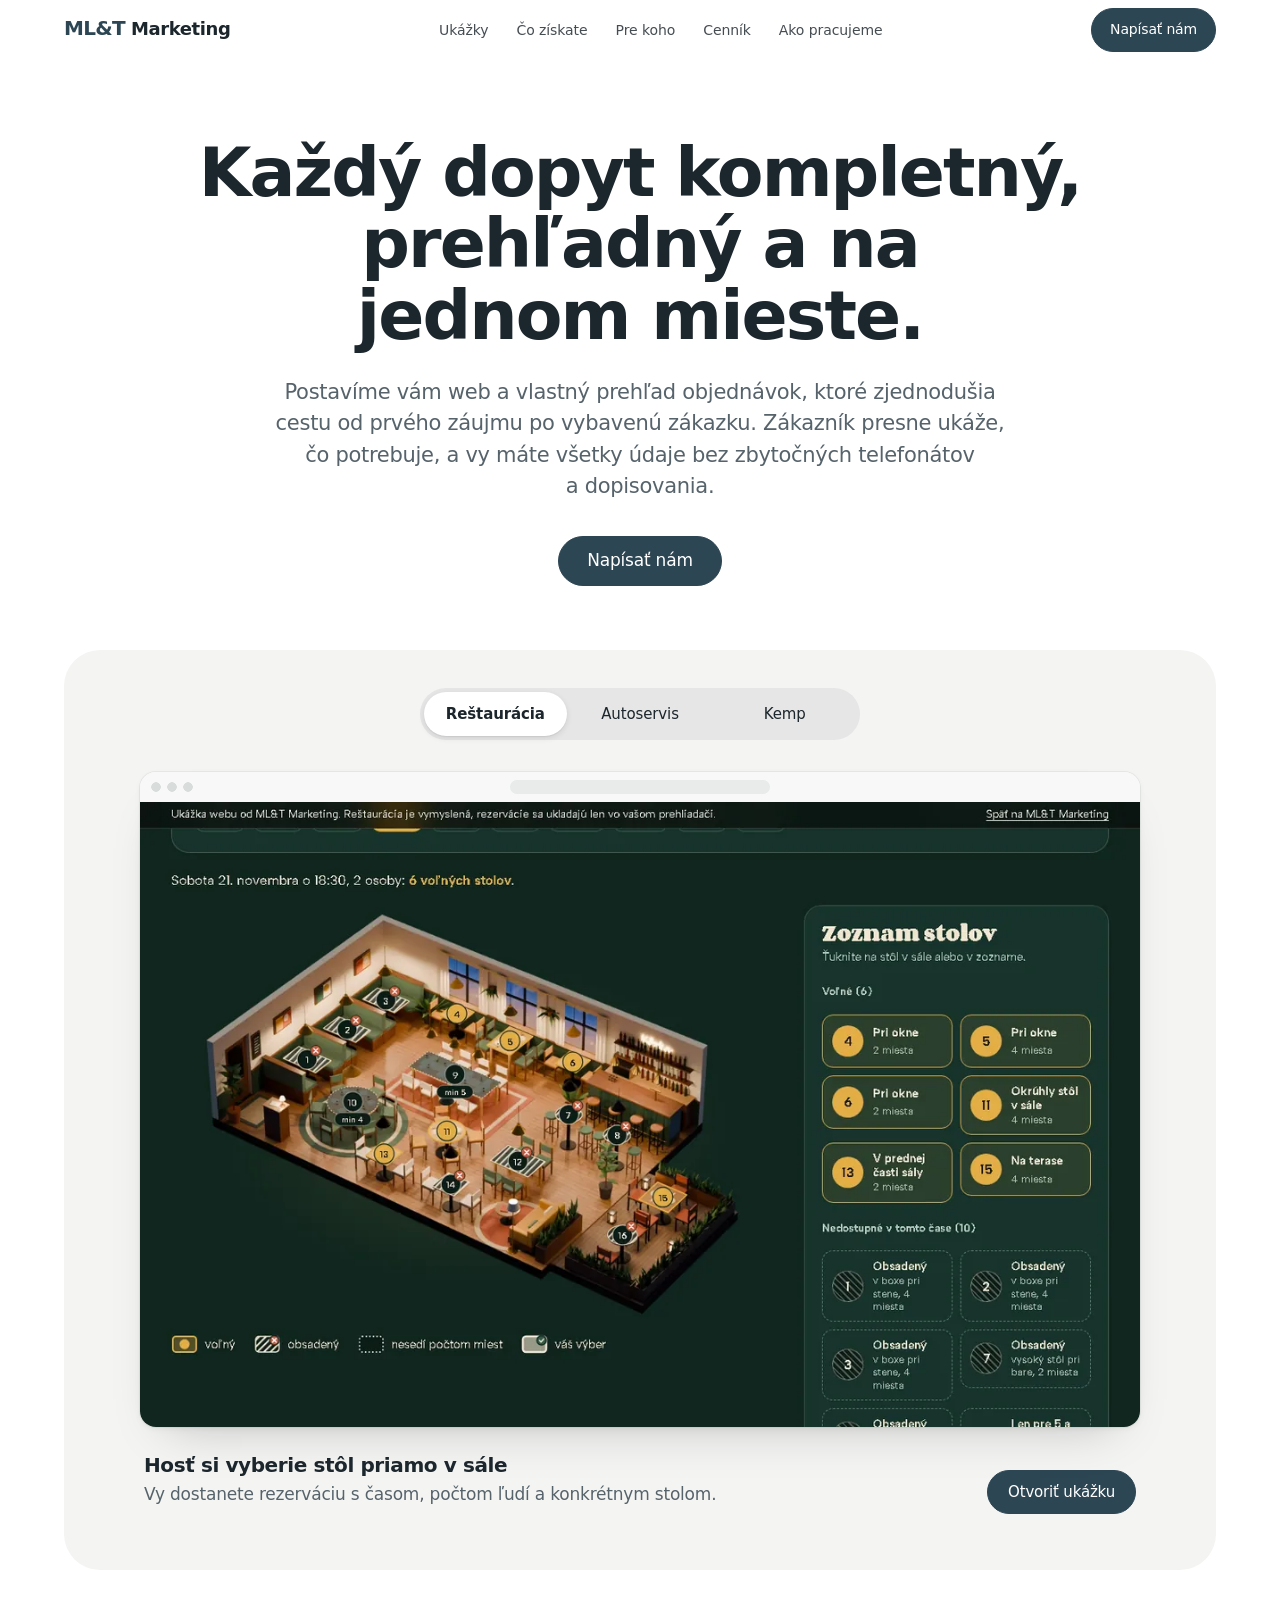
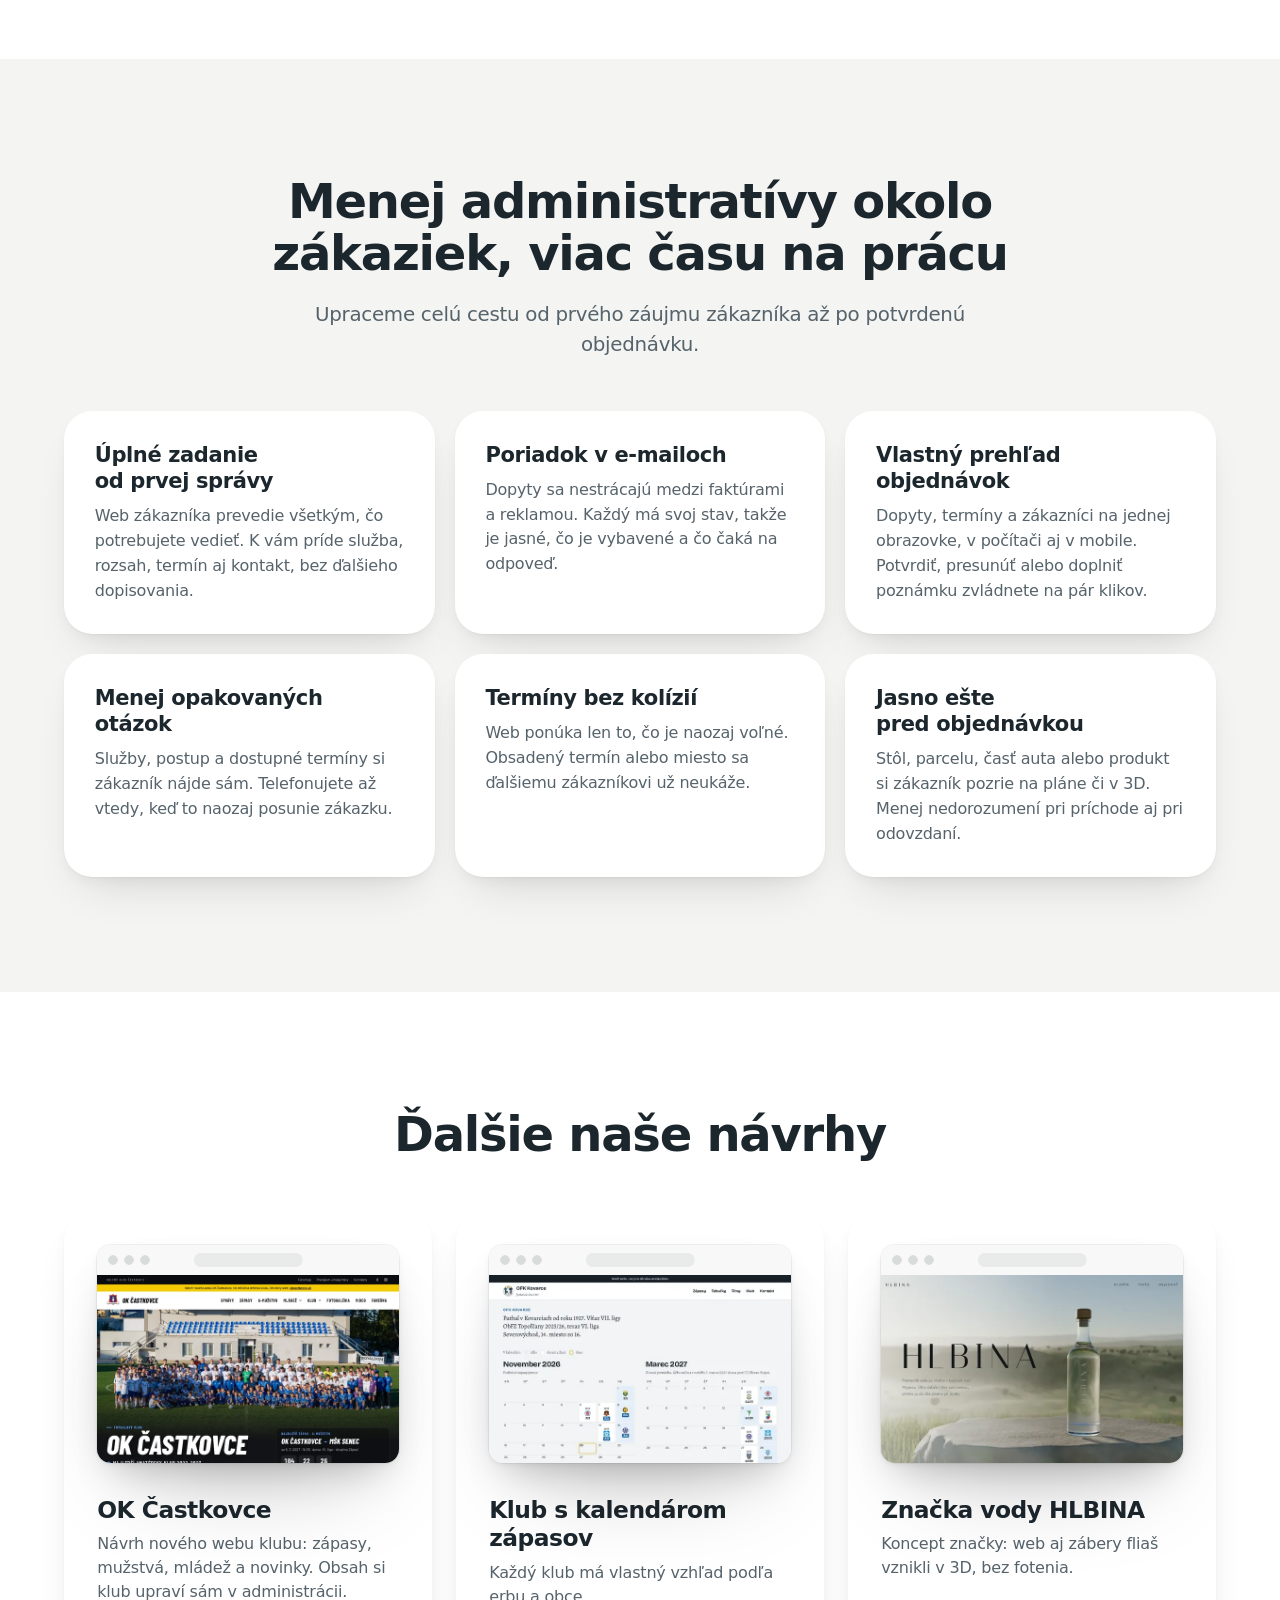
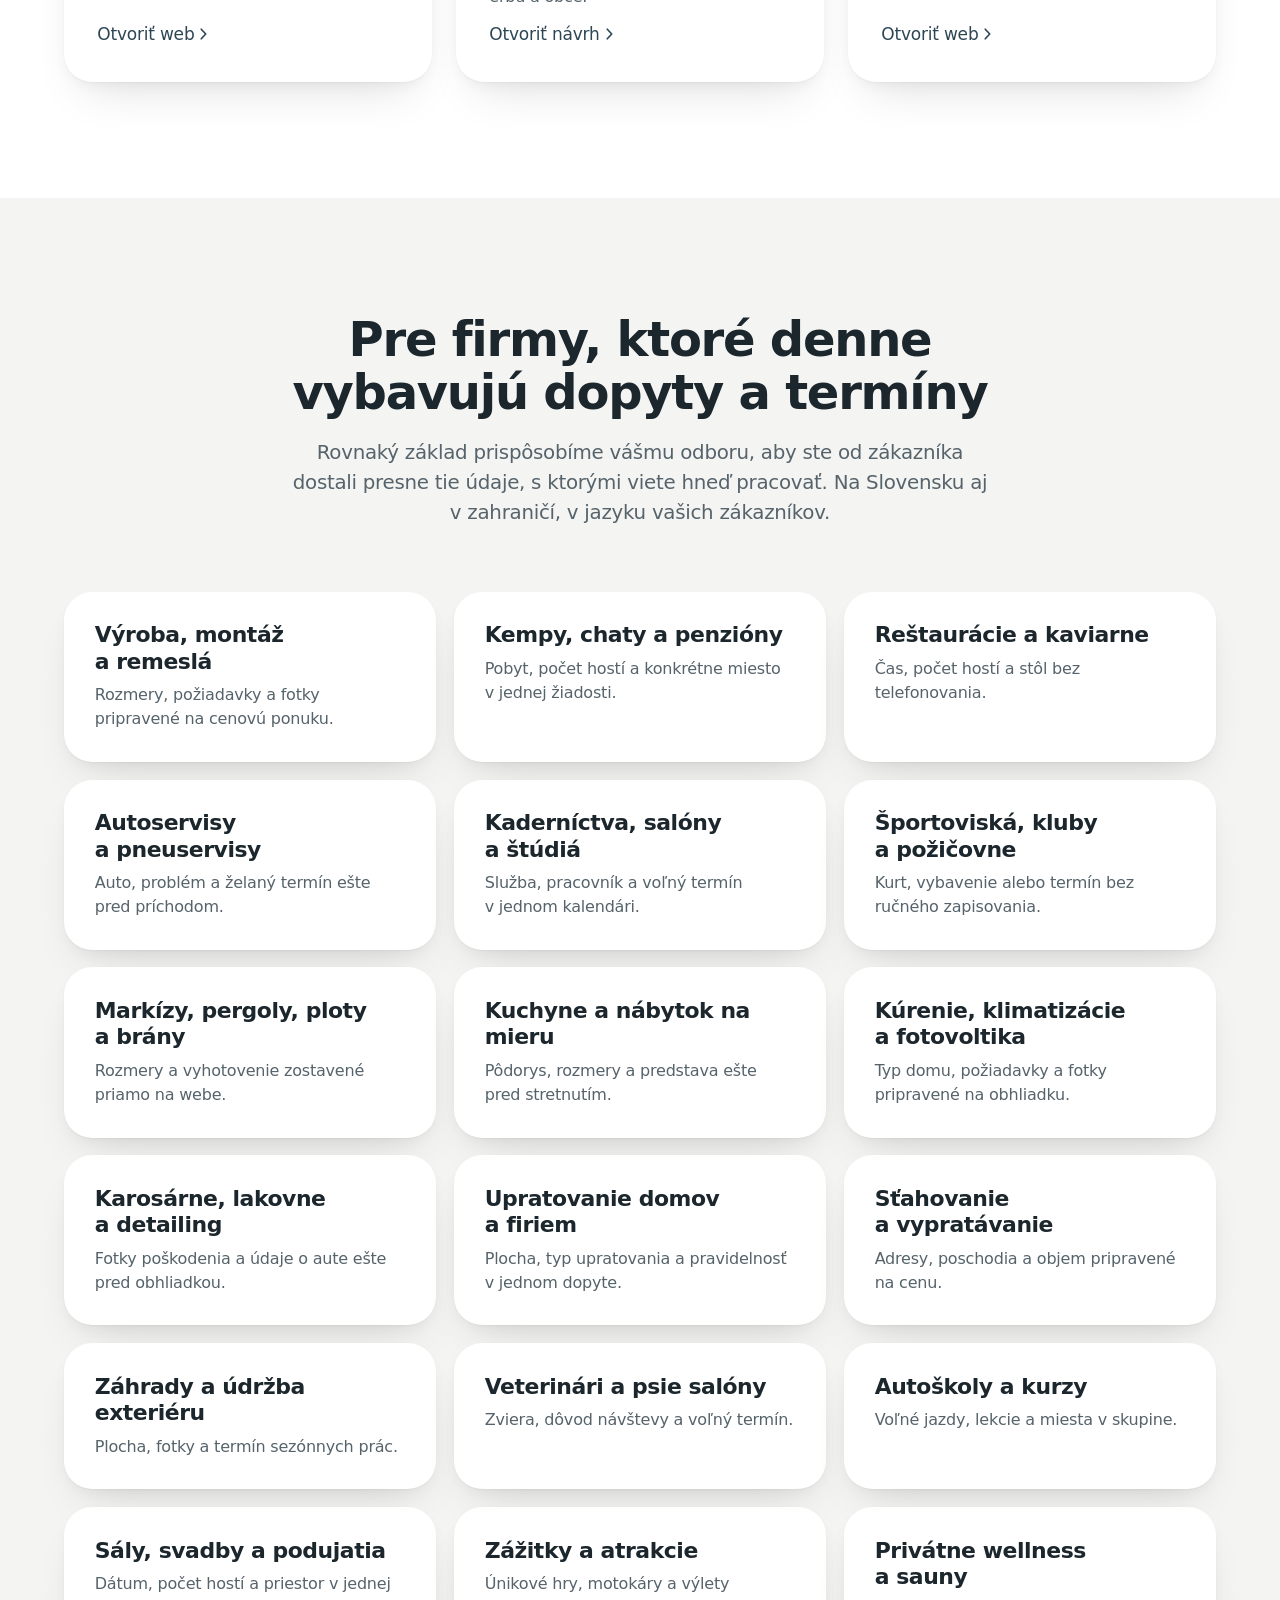
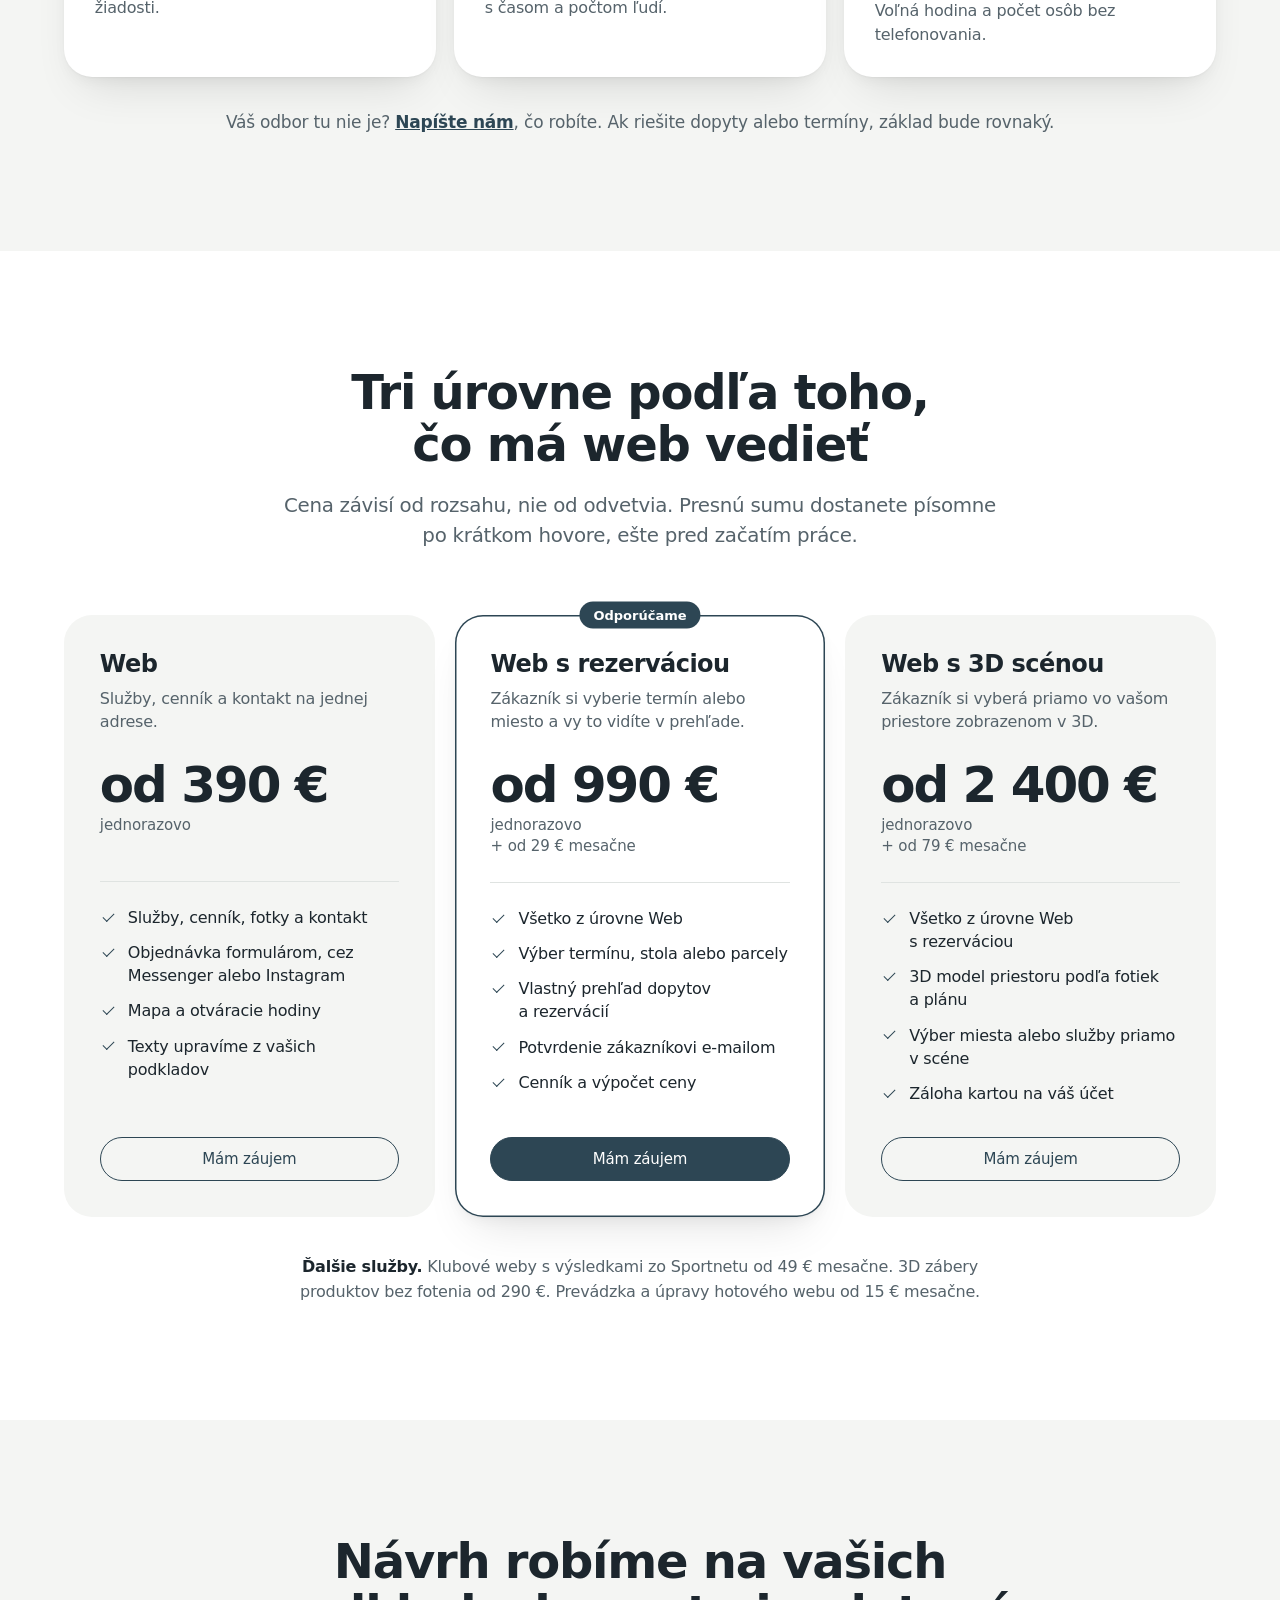
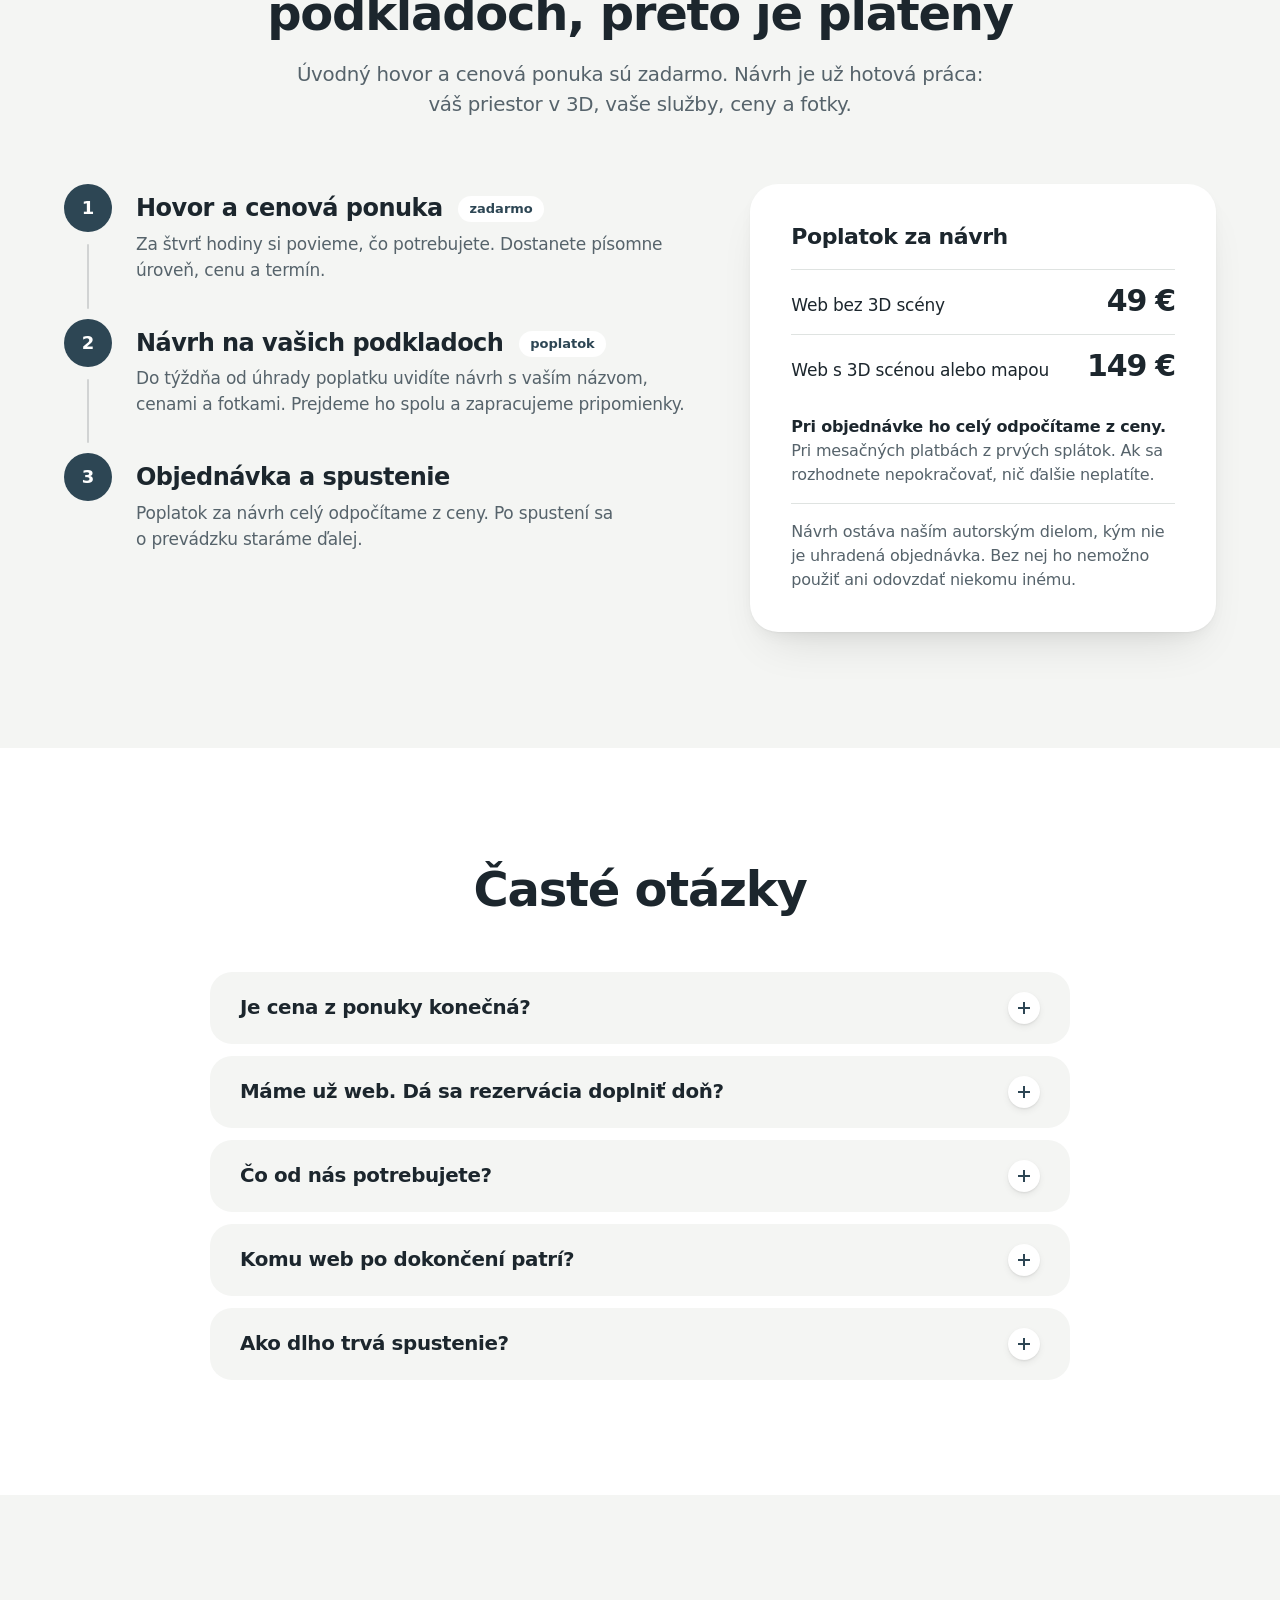
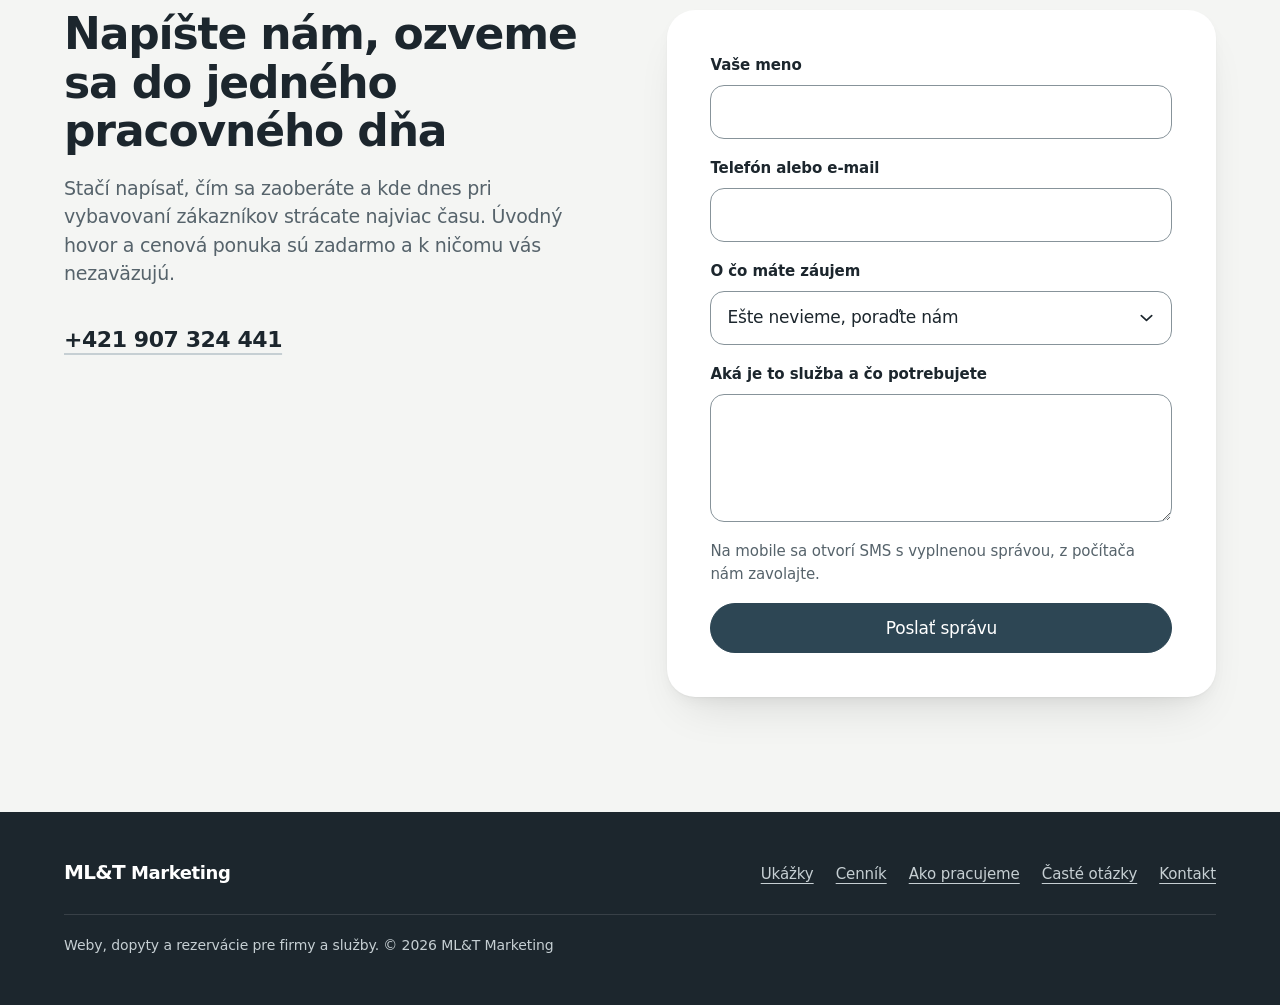
==== commit 59a205d7: "Pre koho: 18 realistických smerov namiesto úplného zoznamu odborov Co-Authored-By: Claude Opus 5.5 <" ====
--- a/index.html
+++ b/index.html
@@ -210,33 +210,19 @@
 .cap h3 { font-size: clamp(1.1875rem, 1.1rem + 0.3vw, 1.3125rem); font-weight: 600; line-height: 1.25; letter-spacing: -0.018em; }
 .cap p { margin-top: 10px; color: var(--muted); font-size: 1rem; line-height: 1.55; }
 
-/* Pre koho: vyhľadávanie a rozbaľovacie oblasti (obsah generuje tools/odbory.mjs) */
-.finder { display: grid; gap: 8px; max-width: 560px; margin-top: clamp(32px, 4vw, 48px); }
-.finder label { font-weight: 600; }
-.finder input { width: 100%; min-height: 52px; padding: 0 22px; border: 1.5px solid var(--muted); border-radius: 999px; background: var(--white); color: var(--ink); font: 400 1.0625rem/1.2 var(--text); letter-spacing: -0.012em; }
-.finder input::placeholder { color: var(--muted); opacity: 1; }
-.finder input::-webkit-search-cancel-button { -webkit-appearance: none; appearance: none; width: 32px; height: 32px; margin-right: -8px; background: url("data:image/svg+xml,%3Csvg xmlns='http://www.w3.org/2000/svg' viewBox='0 0 12 12'%3E%3Cpath d='M1.5 1.5l9 9m0-9l-9 9' fill='none' stroke='%2356636b' stroke-width='1.8' stroke-linecap='round'/%3E%3C/svg%3E") center / 12px 12px no-repeat; cursor: pointer; }
-.finder input:focus-visible { outline: 3px solid var(--brand); outline-offset: 2px; border-radius: 999px; }
-.finder p { padding-left: 22px; color: var(--muted); font-size: 0.9375rem; }
-@media (min-width: 780px) { .finder { margin-inline: auto; width: 100%; text-align: center; } .finder p { padding-left: 0; } }
-.fields { display: grid; gap: clamp(10px, 1.2vw, 16px); margin-top: clamp(24px, 3vw, 36px); align-items: start; }
-@media (min-width: 780px) { .fields { grid-template-columns: repeat(2, minmax(0, 1fr)); } }
-.obl { border-radius: var(--r-md); background: var(--white); box-shadow: var(--sh-card); }
-.obl[hidden] { display: none; }
-.obl summary { display: grid; grid-template-columns: minmax(0, 1fr) auto; gap: 3px 16px; align-items: center; padding: 18px 22px; border-radius: var(--r-md); list-style: none; cursor: pointer; transition: transform 0.1s ease-out; }
-.obl summary::-webkit-details-marker { display: none; }
-.obl summary:active { transform: scale(0.985); }
-.obl h3 { font-size: clamp(1.125rem, 1.05rem + 0.25vw, 1.25rem); font-weight: 600; line-height: 1.25; letter-spacing: -0.018em; }
-.obl-note { grid-column: 1; color: var(--muted); font-size: 0.9375rem; line-height: 1.4; }
-.obl-n { grid-column: 2; grid-row: 1 / span 2; display: inline-flex; align-items: center; gap: 12px; color: var(--muted); font-size: 0.9375rem; font-variant-numeric: tabular-nums; }
-.obl-n i { width: 8px; height: 14px; background: currentColor; -webkit-mask: var(--chev) center / contain no-repeat; mask: var(--chev) center / contain no-repeat; transform: rotate(90deg); transition: transform 0.25s var(--ease); }
-.obl[open] .obl-n i { transform: rotate(-90deg); }
-.trades { display: flex; flex-wrap: wrap; gap: 6px; padding: 2px 22px 22px; }
-.trades li { padding: 6px 12px; border-radius: 999px; background: var(--tint); font-size: 0.9375rem; line-height: 1.3; }
-.trades li[hidden] { display: none; }
-.fields-more { margin-top: clamp(20px, 2.4vw, 28px); color: var(--muted); }
-.fields-more a { color: var(--brand); font-weight: 600; }
-@media (prefers-reduced-motion: reduce) { .obl summary, .obl-n i { transition: none; } }
+/* Pre koho: dlaždice; na mobile prvých 6 a tlačidlo na zvyšok */
+.who { display: grid; gap: clamp(12px, 1.4vw, 18px); margin: clamp(44px, 5vw, 72px) 0 0; }
+@media (min-width: 640px) { .who { grid-template-columns: repeat(2, 1fr); } }
+@media (min-width: 980px) { .who { grid-template-columns: repeat(3, 1fr); } }
+.who div { display: grid; align-content: start; gap: 8px; padding: clamp(22px, 2.4vw, 32px); border-radius: var(--r-lg); background: var(--white); box-shadow: var(--sh-card); }
+.who dt { font: 600 clamp(1.1875rem, 1.05rem + 0.4vw, 1.375rem)/1.2 var(--display); letter-spacing: -0.02em; }
+.who dd { margin: 0; color: var(--muted); font-size: 1rem; line-height: 1.5; }
+.who-toggle { display: flex; justify-content: center; margin-top: 18px; }
+.who-toggle[hidden] { display: none; }
+@media (max-width: 639.98px) { .who.is-short > div:nth-child(n+7) { display: none; } }
+@media (min-width: 640px) { .who-toggle { display: none; } }
+.who-more { margin-top: clamp(22px, 2.6vw, 32px); color: var(--muted); text-align: center; }
+.who-more a { color: var(--brand); font-weight: 600; }
 
 /* Návrh a poplatok */
 .flow { display: grid; gap: clamp(36px, 4.4vw, 64px); margin-top: clamp(44px, 5vw, 72px); align-items: start; }
@@ -433,152 +419,28 @@
         <h2 id="h-koho">Pre firmy, ktoré denne vybavujú dopyty a&nbsp;termíny</h2>
         <p>Rovnaký základ prispôsobíme vášmu odboru, aby ste od zákazníka dostali presne tie údaje, s&nbsp;ktorými viete hneď pracovať. Na Slovensku aj v&nbsp;zahraničí, v&nbsp;jazyku vašich zákazníkov.</p>
       </div>
-      <!-- odbory:start -->
-      <div class="finder">
-        <label for="odbor">Nájdite svoj odbor</label>
-        <input id="odbor" type="search" placeholder="napríklad kominár, padel, jachty" autocomplete="off" enterkeyhint="search">
-        <p id="odbor-stav" role="status">Vyše 390 odborov v&nbsp;17 oblastiach</p>
-      </div>
-      <div class="fields">
-        <details class="obl">
-          <summary>
-            <h3>Remeslá a&nbsp;opravy v&nbsp;domácnosti</h3>
-            <span class="obl-note">Problém, adresa, fotky a&nbsp;naliehavosť ešte pred výjazdom.</span>
-            <span class="obl-n"><span class="obl-c">31</span><i aria-hidden="true"></i><span class="sr"> odborov</span></span>
-          </summary>
-          <ul class="trades"><li>Inštalatéri</li><li>Elektrikári</li><li>Kúrenári</li><li>Plynári</li><li>Klimatizácie</li><li>Tepelné čerpadlá</li><li>Fotovoltika</li><li>Nabíjačky pre elektromobily</li><li>Maliari</li><li>Murári</li><li>Obkladači</li><li>Podlahári</li><li>Sadrokartonári</li><li>Stolári</li><li>Tesári</li><li>Pokrývači</li><li>Klampiari</li><li>Kominári</li><li>Zámočníci</li><li>Havarijné otváranie dverí</li><li>Hodinoví manželia</li><li>Opravy spotrebičov</li><li>Úprava vody</li><li>Studne a&nbsp;čerpadlá</li><li>Výťahy</li><li>Alarmy a&nbsp;kamery</li><li>Inteligentné domácnosti</li><li>Garážové brány</li><li>Odkvapy a&nbsp;žľaby</li><li>Izolácie</li><li>Sklenári</li></ul>
-        </details>
-        <details class="obl">
-          <summary>
-            <h3>Výroba a&nbsp;montáž na mieru</h3>
-            <span class="obl-note">Rozmery, materiál a&nbsp;fotky pripravené na cenovú ponuku.</span>
-            <span class="obl-n"><span class="obl-c">30</span><i aria-hidden="true"></i><span class="sr"> odborov</span></span>
-          </summary>
-          <ul class="trades"><li>Kuchyne na mieru</li><li>Nábytok na mieru</li><li>Vstavané skrine</li><li>Okná</li><li>Dvere</li><li>Žalúzie a&nbsp;rolety</li><li>Markízy</li><li>Pergoly</li><li>Ploty a&nbsp;brány</li><li>Zimné záhrady</li><li>Zasklenie balkónov</li><li>Schodiská</li><li>Krby a&nbsp;pece</li><li>Bazény</li><li>Sauny na mieru</li><li>Vírivky</li><li>Kamenárstvo</li><li>Kováči</li><li>CNC obrábanie</li><li>Laserové rezanie</li><li>3D tlač</li><li>Reklamné polepy</li><li>Svetelné reklamy</li><li>Tlačiarne</li><li>Potlač textilu</li><li>Výšivky</li><li>Krajčírstvo na mieru</li><li>Čalúnnici</li><li>Rámovanie obrazov</li><li>Gravírovanie</li></ul>
-        </details>
-        <details class="obl">
-          <summary>
-            <h3>Stavba, projekt a&nbsp;exteriér</h3>
-            <span class="obl-note">Rozsah, pozemok a&nbsp;termín bez kola telefonátov.</span>
-            <span class="obl-n"><span class="obl-c">26</span><i aria-hidden="true"></i><span class="sr"> odborov</span></span>
-          </summary>
-          <ul class="trades"><li>Stavebné firmy</li><li>Rekonštrukcie</li><li>Drevostavby</li><li>Zateplenie</li><li>Zemné práce</li><li>Demolácie</li><li>Betón a&nbsp;dlažby</li><li>Asfaltovanie</li><li>Geodeti</li><li>Architekti</li><li>Interiéroví dizajnéri</li><li>Projektanti</li><li>Statici</li><li>Energetické certifikáty</li><li>Záhradní architekti</li><li>Záhradníci</li><li>Kosenie</li><li>Orez stromov</li><li>Zavlažovanie</li><li>Zimná údržba a&nbsp;odhŕňanie snehu</li><li>Servis bazénov</li><li>Septiky a&nbsp;žumpy</li><li>Vianočné osvetlenie domov</li><li>Poľnohospodárske služby</li><li>Vinohradnícke služby</li><li>Lesnícke práce</li></ul>
-        </details>
-        <details class="obl">
-          <summary>
-            <h3>Upratovanie a&nbsp;údržba</h3>
-            <span class="obl-note">Plocha, typ práce a&nbsp;pravidelnosť v&nbsp;jednom dopyte.</span>
-            <span class="obl-n"><span class="obl-c">22</span><i aria-hidden="true"></i><span class="sr"> odborov</span></span>
-          </summary>
-          <ul class="trades"><li>Upratovanie domácností</li><li>Upratovanie firiem</li><li>Upratovanie po stavbe</li><li>Upratovanie apartmánov</li><li>Tepovanie</li><li>Čistenie okien</li><li>Čistenie fasád</li><li>Čistenie striech</li><li>Tlakové umývanie</li><li>Čistenie solárnych panelov</li><li>Čistenie potrubí</li><li>Čistenie vzduchotechniky</li><li>Deratizácia a&nbsp;dezinsekcia</li><li>Vypratávanie bytov</li><li>Odvoz odpadu</li><li>Správa a&nbsp;údržba budov</li><li>Práčovne</li><li>Chemické čistiarne</li><li>Mangľovne</li><li>Sanácia po požiari a&nbsp;vode</li><li>Odstraňovanie plesní</li><li>Odstraňovanie graffiti</li></ul>
-        </details>
-        <details class="obl">
-          <summary>
-            <h3>Auto, moto a&nbsp;doprava</h3>
-            <span class="obl-note">Vozidlo, problém a&nbsp;želaný termín ešte pred príchodom.</span>
-            <span class="obl-n"><span class="obl-c">27</span><i aria-hidden="true"></i><span class="sr"> odborov</span></span>
-          </summary>
-          <ul class="trades"><li>Autoservisy</li><li>Pneuservisy</li><li>Karosárne</li><li>Lakovne</li><li>Autoklimatizácie</li><li>Autosklá</li><li>Autoumyvárne</li><li>Mobilné umývanie áut</li><li>Detailing</li><li>Fólie na autá</li><li>Autoelektrikári</li><li>Diagnostika vozidiel</li><li>STK a&nbsp;emisné kontroly</li><li>Odťahové služby</li><li>Autoškoly</li><li>Motoservisy</li><li>Servis karavanov</li><li>Servis nákladných áut</li><li>Servis poľnohospodárskych strojov</li><li>Sťahovanie</li><li>Kuriéri</li><li>Taxi</li><li>Letiskové transfery</li><li>Autobusová doprava</li><li>Limuzíny</li><li>Parkoviská na rezerváciu</li><li>Servis lodí</li></ul>
-        </details>
-        <details class="obl">
-          <summary>
-            <h3>Ubytovanie a&nbsp;pobyty</h3>
-            <span class="obl-note">Pobyt, počet hostí a&nbsp;konkrétne miesto v&nbsp;jednej žiadosti.</span>
-            <span class="obl-n"><span class="obl-c">19</span><i aria-hidden="true"></i><span class="sr"> odborov</span></span>
-          </summary>
-          <ul class="trades"><li>Kempy</li><li>Karavanové parky</li><li>Glamping</li><li>Chaty</li><li>Penzióny</li><li>Hotely</li><li>Butikové hotely</li><li>Wellness hotely</li><li>Apartmány</li><li>Hostely</li><li>Horské chaty</li><li>Agroturistika</li><li>Vinárske pobyty</li><li>Kúpele</li><li>Hausbóty</li><li>Domy na stromoch</li><li>Rybárske pobyty</li><li>Poľovnícke pobyty</li><li>Maríny a&nbsp;kotviská</li></ul>
-        </details>
-        <details class="obl">
-          <summary>
-            <h3>Gastro</h3>
-            <span class="obl-note">Čas, počet hostí a&nbsp;stôl bez telefonovania.</span>
-            <span class="obl-n"><span class="obl-c">18</span><i aria-hidden="true"></i><span class="sr"> odborov</span></span>
-          </summary>
-          <ul class="trades"><li>Reštaurácie</li><li>Fine dining</li><li>Bistrá</li><li>Kaviarne</li><li>Čajovne</li><li>Vinárne</li><li>Pivovary</li><li>Puby</li><li>Bary</li><li>Kokteilové bary</li><li>Cukrárne a&nbsp;torty na objednávku</li><li>Pekárne</li><li>Catering</li><li>Rozvoz obedov</li><li>Firemné obedy</li><li>Súkromní kuchári</li><li>Degustácie</li><li>Food trucky</li></ul>
-        </details>
-        <details class="obl">
-          <summary>
-            <h3>Krása a&nbsp;osobná starostlivosť</h3>
-            <span class="obl-note">Služba, pracovník a&nbsp;voľný termín v&nbsp;jednom kalendári.</span>
-            <span class="obl-n"><span class="obl-c">20</span><i aria-hidden="true"></i><span class="sr"> odborov</span></span>
-          </summary>
-          <ul class="trades"><li>Kaderníctva</li><li>Barbershopy</li><li>Kozmetické salóny</li><li>Manikúra</li><li>Pedikúra</li><li>Mihalnice a&nbsp;obočie</li><li>Permanentný make-up</li><li>Depilácia</li><li>Soláriá</li><li>Vizáž</li><li>Masáže</li><li>Wellness a&nbsp;spa</li><li>Verejné sauny</li><li>Kryoterapia</li><li>Floating</li><li>Tetovanie</li><li>Piercing</li><li>Odstraňovanie tetovania</li><li>Osobní stylisti</li><li>Svadobné účesy</li></ul>
-        </details>
-        <details class="obl">
-          <summary>
-            <h3>Zdravie a&nbsp;terapia</h3>
-            <span class="obl-note">Typ návštevy a&nbsp;termín, podrobnosti až na mieste.</span>
-            <span class="obl-n"><span class="obl-c">21</span><i aria-hidden="true"></i><span class="sr"> odborov</span></span>
-          </summary>
-          <ul class="trades"><li>Súkromné ambulancie</li><li>Zubári</li><li>Dentálna hygiena</li><li>Ortodontisti</li><li>Očné ambulancie</li><li>Optiky</li><li>Fyzioterapia</li><li>Rehabilitácie</li><li>Chiropraktici</li><li>Psychológovia</li><li>Psychoterapeuti</li><li>Logopédi</li><li>Výživoví poradcovia</li><li>Estetické kliniky</li><li>Podológovia</li><li>Načúvacie pomôcky</li><li>Odberové laboratóriá</li><li>Domáca ošetrovateľská starostlivosť</li><li>Opatrovateľské služby</li><li>Pôrodné asistentky</li><li>Akupunktúra</li></ul>
-        </details>
-        <details class="obl">
-          <summary>
-            <h3>Zvieratá</h3>
-            <span class="obl-note">Zviera, služba a&nbsp;termín bez dopisovania.</span>
-            <span class="obl-n"><span class="obl-c">12</span><i aria-hidden="true"></i><span class="sr"> odborov</span></span>
-          </summary>
-          <ul class="trades"><li>Veterinári</li><li>Mobilní veterinári</li><li>Psie salóny</li><li>Výcvik psov</li><li>Psie škôlky</li><li>Venčenie psov</li><li>Hotely pre zvieratá</li><li>Stráženie zvierat</li><li>Ohradené výbehy pre psov</li><li>Ustajnenie koní</li><li>Podkúvači</li><li>Fyzioterapia zvierat</li></ul>
-        </details>
-        <details class="obl">
-          <summary>
-            <h3>Šport a&nbsp;fitness</h3>
-            <span class="obl-note">Kurt, lekcia alebo tréner bez ručného zapisovania.</span>
-            <span class="obl-n"><span class="obl-c">28</span><i aria-hidden="true"></i><span class="sr"> odborov</span></span>
-          </summary>
-          <ul class="trades"><li>Fitness centrá</li><li>Osobní tréneri</li><li>Joga</li><li>Pilates</li><li>Crossfit</li><li>Tanečné štúdiá</li><li>Bojové umenia</li><li>Box</li><li>Tenisové kurty</li><li>Padel</li><li>Squash</li><li>Bedminton</li><li>Futbalové ihriská</li><li>Športové haly</li><li>Športové kluby</li><li>Plavárne</li><li>Klziská</li><li>Lezecké steny</li><li>Golf</li><li>Jazdiarne</li><li>Lyžiarske školy</li><li>Surfové školy</li><li>Potápačské centrá</li><li>Kitesurfing</li><li>Plachtenie</li><li>Bowling</li><li>Biliard</li><li>Strelnice</li></ul>
-        </details>
-        <details class="obl">
-          <summary>
-            <h3>Zážitky, atrakcie a&nbsp;výlety</h3>
-            <span class="obl-note">Dátum, počet ľudí a&nbsp;vstupenka na jednom mieste.</span>
-            <span class="obl-n"><span class="obl-c">32</span><i aria-hidden="true"></i><span class="sr"> odborov</span></span>
-          </summary>
-          <ul class="trades"><li>Únikové hry</li><li>Paintball</li><li>Laser game</li><li>Motokáry</li><li>VR herne</li><li>Detské herne</li><li>Trampolínové parky</li><li>Lanové parky</li><li>Zipline</li><li>Bobové dráhy</li><li>Aquaparky</li><li>Zoo a&nbsp;farmy</li><li>Múzeá a&nbsp;galérie</li><li>Hrady a&nbsp;prehliadky</li><li>Jaskyne</li><li>Sprievodcovia</li><li>Mestské prehliadky</li><li>Vínne túry</li><li>Gastro túry</li><li>Horskí vodcovia</li><li>Splavy a&nbsp;rafting</li><li>Vyhliadkové plavby</li><li>Rybárske výlety</li><li>Jachty</li><li>Balónové lety</li><li>Vyhliadkové lety</li><li>Paragliding</li><li>Parašutizmus</li><li>Safari</li><li>Karaoke</li><li>Divadlá</li><li>Komorné kiná</li></ul>
-        </details>
-        <details class="obl">
-          <summary>
-            <h3>Kurzy a&nbsp;vzdelávanie</h3>
-            <span class="obl-note">Kurz, úroveň a&nbsp;voľné miesto bez e-mailovania.</span>
-            <span class="obl-n"><span class="obl-c">20</span><i aria-hidden="true"></i><span class="sr"> odborov</span></span>
-          </summary>
-          <ul class="trades"><li>Jazykové školy</li><li>Doučovanie</li><li>Hudobné lekcie</li><li>Výtvarné kurzy</li><li>Keramika</li><li>Kurzy varenia</li><li>Kurzy šitia</li><li>Prvá pomoc</li><li>Rekvalifikácie</li><li>Firemné školenia</li><li>Workshopy</li><li>Plavecké kurzy</li><li>Letné tábory</li><li>Detské krúžky</li><li>Príprava na skúšky</li><li>Kurzy fotografovania</li><li>Programovanie pre deti</li><li>Barmanské kurzy</li><li>Letecké školy</li><li>Lodné preukazy</li></ul>
-        </details>
-        <details class="obl">
-          <summary>
-            <h3>Podujatia, foto a&nbsp;kreatíva</h3>
-            <span class="obl-note">Dátum, miesto a&nbsp;rozsah podujatia v&nbsp;jednej žiadosti.</span>
-            <span class="obl-n"><span class="obl-c">20</span><i aria-hidden="true"></i><span class="sr"> odborov</span></span>
-          </summary>
-          <ul class="trades"><li>Fotografi</li><li>Kameramani</li><li>Fotoateliéry</li><li>Nahrávacie štúdiá</li><li>Svadobné salóny</li><li>Svadobní koordinátori</li><li>Organizátori podujatí</li><li>DJ</li><li>Kapely</li><li>Moderátori</li><li>Kvetinárstva</li><li>Výzdoba</li><li>Sály a&nbsp;svadobné priestory</li><li>Stany a&nbsp;mobiliár</li><li>Skákacie hrady</li><li>Ozvučenie a&nbsp;svetlá</li><li>Fotobúdky</li><li>Detské oslavy</li><li>Konferenčné priestory</li><li>Animátori</li></ul>
-        </details>
-        <details class="obl">
-          <summary>
-            <h3>Požičovne a&nbsp;prenájom</h3>
-            <span class="obl-note">Vec, termín a&nbsp;dostupnosť bez dvojitého prenájmu.</span>
-            <span class="obl-n"><span class="obl-c">26</span><i aria-hidden="true"></i><span class="sr"> odborov</span></span>
-          </summary>
-          <ul class="trades"><li>Náradie</li><li>Stavebné stroje</li><li>Plošiny</li><li>Lešenie</li><li>Prívesy</li><li>Požičovne áut</li><li>Karavany</li><li>Dodávky</li><li>Motorky</li><li>Bicykle</li><li>Elektrobicykle</li><li>Kolobežky</li><li>Lyže a&nbsp;snowboardy</li><li>Lode a&nbsp;kajaky</li><li>Paddleboardy</li><li>Spoločenské šaty</li><li>Kostýmy</li><li>Detské pomôcky</li><li>Foto a&nbsp;video technika</li><li>Zdravotné pomôcky</li><li>Coworking</li><li>Zasadačky</li><li>Skladové boxy</li><li>Garáže</li><li>Ateliéry na prenájom</li><li>Kuchyne na prenájom</li></ul>
-        </details>
-        <details class="obl">
-          <summary>
-            <h3>Kancelárie a&nbsp;poradenstvo</h3>
-            <span class="obl-note">Téma, podklady a&nbsp;termín stretnutia vopred.</span>
-            <span class="obl-n"><span class="obl-c">19</span><i aria-hidden="true"></i><span class="sr"> odborov</span></span>
-          </summary>
-          <ul class="trades"><li>Účtovníci</li><li>Daňoví poradcovia</li><li>Mzdové služby</li><li>Advokáti</li><li>Notári</li><li>Finanční poradcovia</li><li>Poisťovací agenti</li><li>Prekladatelia</li><li>Tlmočníci</li><li>Personálne agentúry</li><li>Kouči</li><li>Mediátori</li><li>BOZP a&nbsp;požiarna ochrana</li><li>Revízni technici</li><li>Súdni znalci</li><li>Patentoví zástupcovia</li><li>Konzultanti</li><li>Imigračné poradenstvo</li><li>Pohrebné služby</li></ul>
-        </details>
-        <details class="obl">
-          <summary>
-            <h3>Servis a&nbsp;opravy vecí</h3>
-            <span class="obl-note">Vec, porucha a&nbsp;stav opravy prehľadne pre zákazníka.</span>
-            <span class="obl-n"><span class="obl-c">20</span><i aria-hidden="true"></i><span class="sr"> odborov</span></span>
-          </summary>
-          <ul class="trades"><li>Opravy mobilov</li><li>Opravy počítačov</li><li>Servis elektroniky</li><li>Hodinári</li><li>Zlatníci</li><li>Opravy obuvi</li><li>Opravy odevov</li><li>Servis bicyklov</li><li>Servis kočíkov</li><li>Opravy hudobných nástrojov</li><li>Brúsenie nožov</li><li>Servis lyží</li><li>Servis kávovarov</li><li>Servis šijacích strojov</li><li>Opravy nábytku</li><li>Reštaurátori</li><li>Servis záhradnej techniky</li><li>Výroba kľúčov</li><li>IT podpora pre firmy</li><li>Digitalizácia fotiek</li></ul>
-        </details>
-      </div>
-      <p class="fields-more">Váš odbor tu nie je? <a href="#kontakt">Napíšte nám</a>, čo robíte. Ak riešite dopyty alebo termíny, základ bude rovnaký.</p>
-      <!-- odbory:end -->
+      <dl class="who" id="who-list">
+        <div><dt>Výroba, montáž a&nbsp;remeslá</dt><dd>Rozmery, požiadavky a&nbsp;fotky pripravené na cenovú ponuku.</dd></div>
+        <div><dt>Kempy, chaty a&nbsp;penzióny</dt><dd>Pobyt, počet hostí a&nbsp;konkrétne miesto v&nbsp;jednej žiadosti.</dd></div>
+        <div><dt>Reštaurácie a&nbsp;kaviarne</dt><dd>Čas, počet hostí a&nbsp;stôl bez telefonovania.</dd></div>
+        <div><dt>Autoservisy a&nbsp;pneuservisy</dt><dd>Auto, problém a&nbsp;želaný termín ešte pred príchodom.</dd></div>
+        <div><dt>Kaderníctva, salóny a&nbsp;štúdiá</dt><dd>Služba, pracovník a&nbsp;voľný termín v&nbsp;jednom kalendári.</dd></div>
+        <div><dt>Športoviská, kluby a&nbsp;požičovne</dt><dd>Kurt, vybavenie alebo termín bez ručného zapisovania.</dd></div>
+        <div><dt>Markízy, pergoly, ploty a&nbsp;brány</dt><dd>Rozmery a&nbsp;vyhotovenie zostavené priamo na webe.</dd></div>
+        <div><dt>Kuchyne a&nbsp;nábytok na mieru</dt><dd>Pôdorys, rozmery a&nbsp;predstava ešte pred stretnutím.</dd></div>
+        <div><dt>Kúrenie, klimatizácie a&nbsp;fotovoltika</dt><dd>Typ domu, požiadavky a&nbsp;fotky pripravené na obhliadku.</dd></div>
+        <div><dt>Karosárne, lakovne a&nbsp;detailing</dt><dd>Fotky poškodenia a&nbsp;údaje o&nbsp;aute ešte pred obhliadkou.</dd></div>
+        <div><dt>Upratovanie domov a&nbsp;firiem</dt><dd>Plocha, typ upratovania a&nbsp;pravidelnosť v&nbsp;jednom dopyte.</dd></div>
+        <div><dt>Sťahovanie a&nbsp;vypratávanie</dt><dd>Adresy, poschodia a&nbsp;objem pripravené na cenu.</dd></div>
+        <div><dt>Záhrady a&nbsp;údržba exteriéru</dt><dd>Plocha, fotky a&nbsp;termín sezónnych prác.</dd></div>
+        <div><dt>Veterinári a&nbsp;psie salóny</dt><dd>Zviera, dôvod návštevy a&nbsp;voľný termín.</dd></div>
+        <div><dt>Autoškoly a&nbsp;kurzy</dt><dd>Voľné jazdy, lekcie a&nbsp;miesta v&nbsp;skupine.</dd></div>
+        <div><dt>Sály, svadby a&nbsp;podujatia</dt><dd>Dátum, počet hostí a&nbsp;priestor v&nbsp;jednej žiadosti.</dd></div>
+        <div><dt>Zážitky a&nbsp;atrakcie</dt><dd>Únikové hry, motokáry a&nbsp;výlety s&nbsp;časom a&nbsp;počtom ľudí.</dd></div>
+        <div><dt>Privátne wellness a&nbsp;sauny</dt><dd>Voľná hodina a&nbsp;počet osôb bez telefonovania.</dd></div>
+      </dl>
+      <div class="who-toggle" id="who-toggle" hidden><button class="btn btn-line btn-small" id="who-btn" type="button" aria-expanded="false" aria-controls="who-list">Ukázať ďalších 12 odborov</button></div>
+      <p class="who-more">Váš odbor tu nie je? <a href="#kontakt">Napíšte nám</a>, čo robíte. Ak riešite dopyty alebo termíny, základ bude rovnaký.</p>
     </div>
   </section>
 
@@ -868,60 +730,17 @@
     });
   });
 
-  /* Vyhľadávanie odboru: bez diakritiky, s tolerovanou koncovkou (kaderník nájde Kaderníctva) */
-  var oInput = document.getElementById('odbor');
-  var oStav = document.getElementById('odbor-stav');
-  var oBase = oStav.textContent, oOpen = null;
-  function oNorm(s) { return s.toLowerCase().normalize('NFD').replace(/[̀-ͯ]/g, ''); }
-  var oData = Array.prototype.map.call(document.querySelectorAll('.obl'), function (f) {
-    return {
-      el: f,
-      title: oNorm(f.querySelector('h3').textContent),
-      count: f.querySelector('.obl-c'),
-      unit: f.querySelector('.obl-n .sr'),
-      items: Array.prototype.map.call(f.querySelectorAll('.trades li'), function (li) { return { el: li, text: oNorm(li.textContent) }; })
-    };
-  });
-  function oWord(n) { return n === 1 ? 'odbor' : n < 5 ? 'odbory' : 'odborov'; }
-  function oCount(n) { return n + NB + oWord(n); }
-  /* Stav sa mení až po dopísaní, aby čítačka neohlasovala každé písmeno */
-  var oTimer;
-  function oSay(text) { clearTimeout(oTimer); oTimer = setTimeout(function () { oStav.textContent = text; }, 350); }
-  function oFilter() {
-    var words = oNorm(oInput.value).split(/\s+/).filter(Boolean).map(function (w) { return w.length >= 4 ? w.slice(0, -1) : w; });
-    if (!words.length) {
-      oData.forEach(function (g) {
-        g.el.hidden = false;
-        g.items.forEach(function (i) { i.el.hidden = false; });
-        g.count.textContent = g.items.length;
-        g.unit.textContent = ' ' + oWord(g.items.length);
-        if (oOpen) g.el.open = oOpen.indexOf(g.el) !== -1;
-      });
-      oOpen = null;
-      oSay(oBase);
-      return;
-    }
-    if (!oOpen) oOpen = oData.filter(function (g) { return g.el.open; }).map(function (g) { return g.el; });
-    var total = 0;
-    oData.forEach(function (g) {
-      var n = 0;
-      g.items.forEach(function (i) {
-        var hit = words.every(function (w) { return i.text.indexOf(w) !== -1 || g.title.indexOf(w) !== -1; });
-        i.el.hidden = !hit;
-        if (hit) n++;
-      });
-      g.count.textContent = n;
-      g.unit.textContent = ' ' + oWord(n);
-      g.el.hidden = !n;
-      g.el.open = n > 0;
-      total += n;
-    });
-    oSay(total ? 'Našli sme ' + oCount(total) : 'Tento odbor v' + NB + 'zozname nemáme, napíšte nám, čo robíte.');
-  }
-  oInput.addEventListener('input', oFilter);
-  /* Kláves Hľadať na telefóne zavrie klávesnicu, aby boli výsledky vidno */
-  oInput.addEventListener('keydown', function (e) {
-    if (e.key === 'Enter' && window.matchMedia('(pointer: coarse)').matches) oInput.blur();
+  /* Pre koho: na mobile najprv 6 odborov, zvyšok na tlačidlo (bez JS je vidno všetky) */
+  var whoList = document.getElementById('who-list');
+  var whoBtn = document.getElementById('who-btn');
+  var whoLabel = whoBtn.textContent;
+  whoList.classList.add('is-short');
+  document.getElementById('who-toggle').hidden = false;
+  whoBtn.addEventListener('click', function () {
+    var short = whoList.classList.toggle('is-short');
+    whoBtn.setAttribute('aria-expanded', short ? 'false' : 'true');
+    whoBtn.textContent = short ? whoLabel : 'Ukázať menej';
+    if (short) whoBtn.scrollIntoView({ block: 'center' });
   });
 
   /* Tlačidlá úrovní predvyplnia formulár. Text data-pack sa musí zhodovať s <option>. */
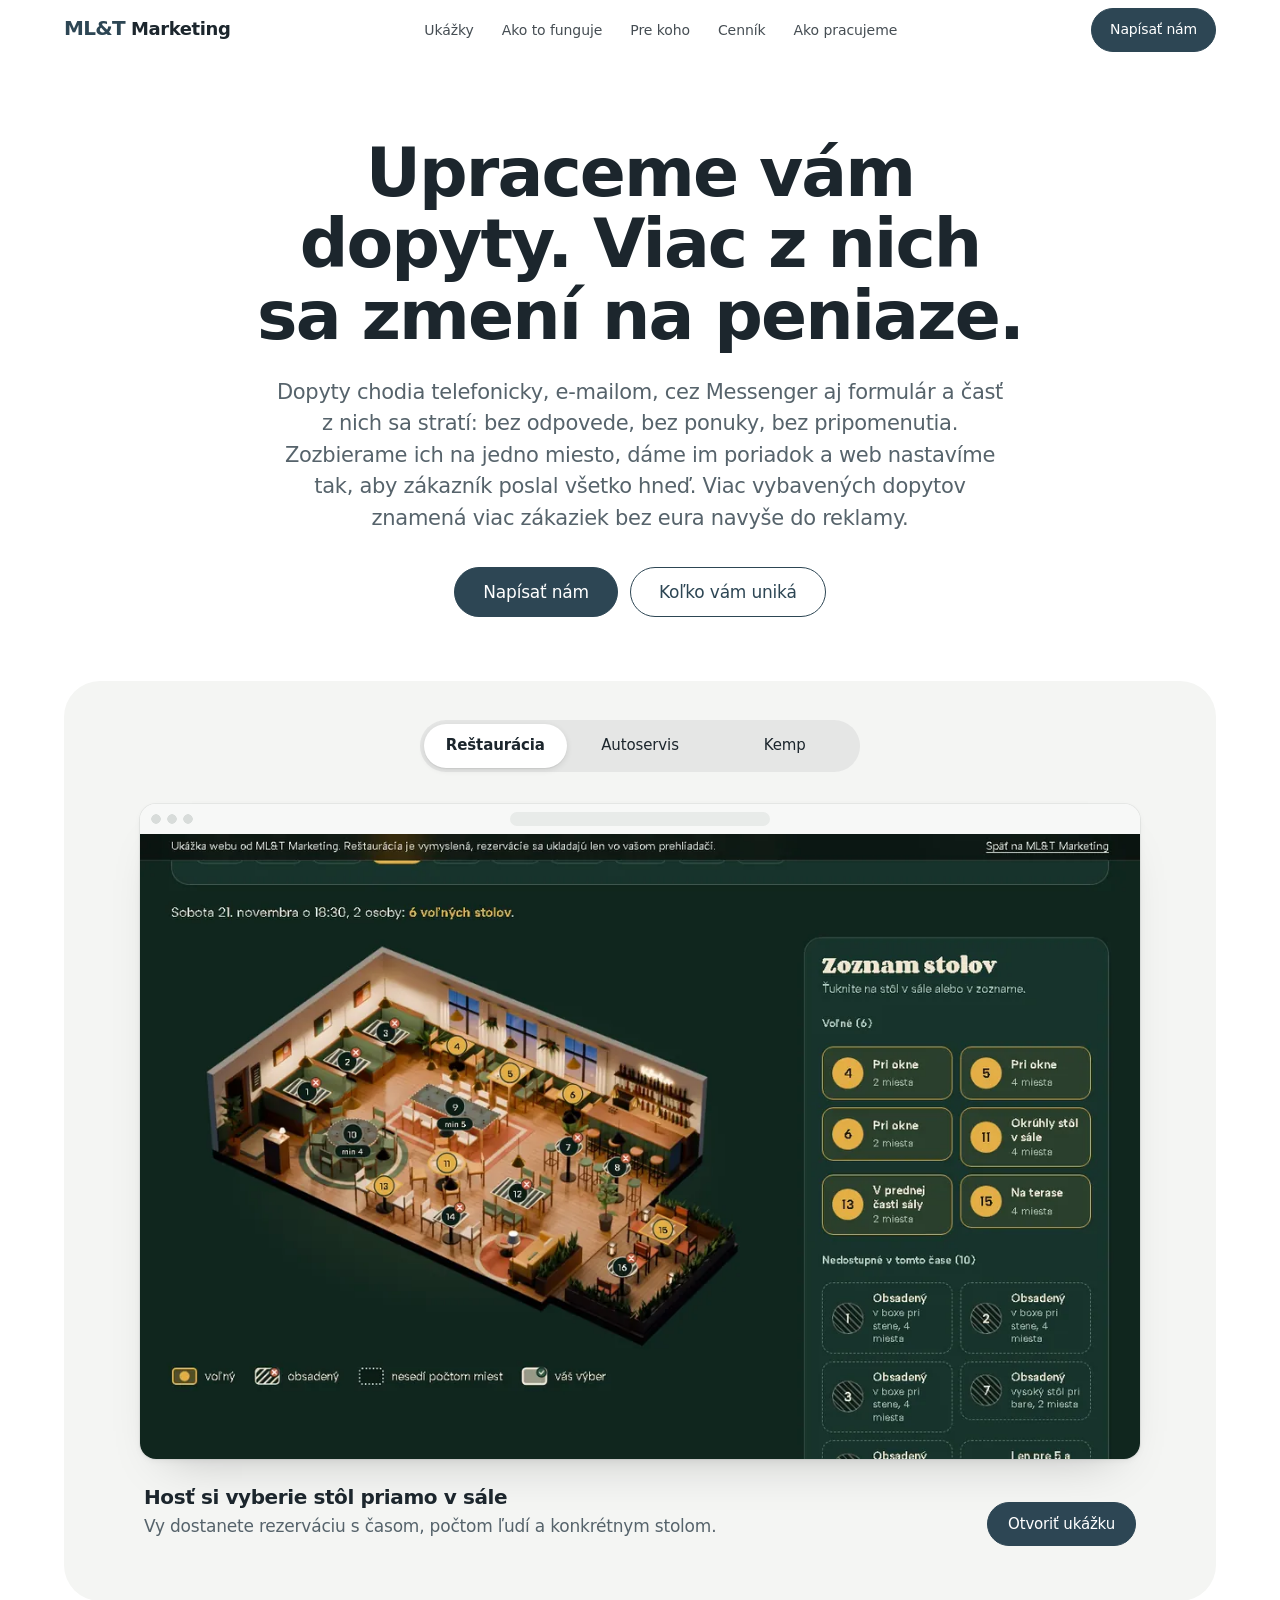
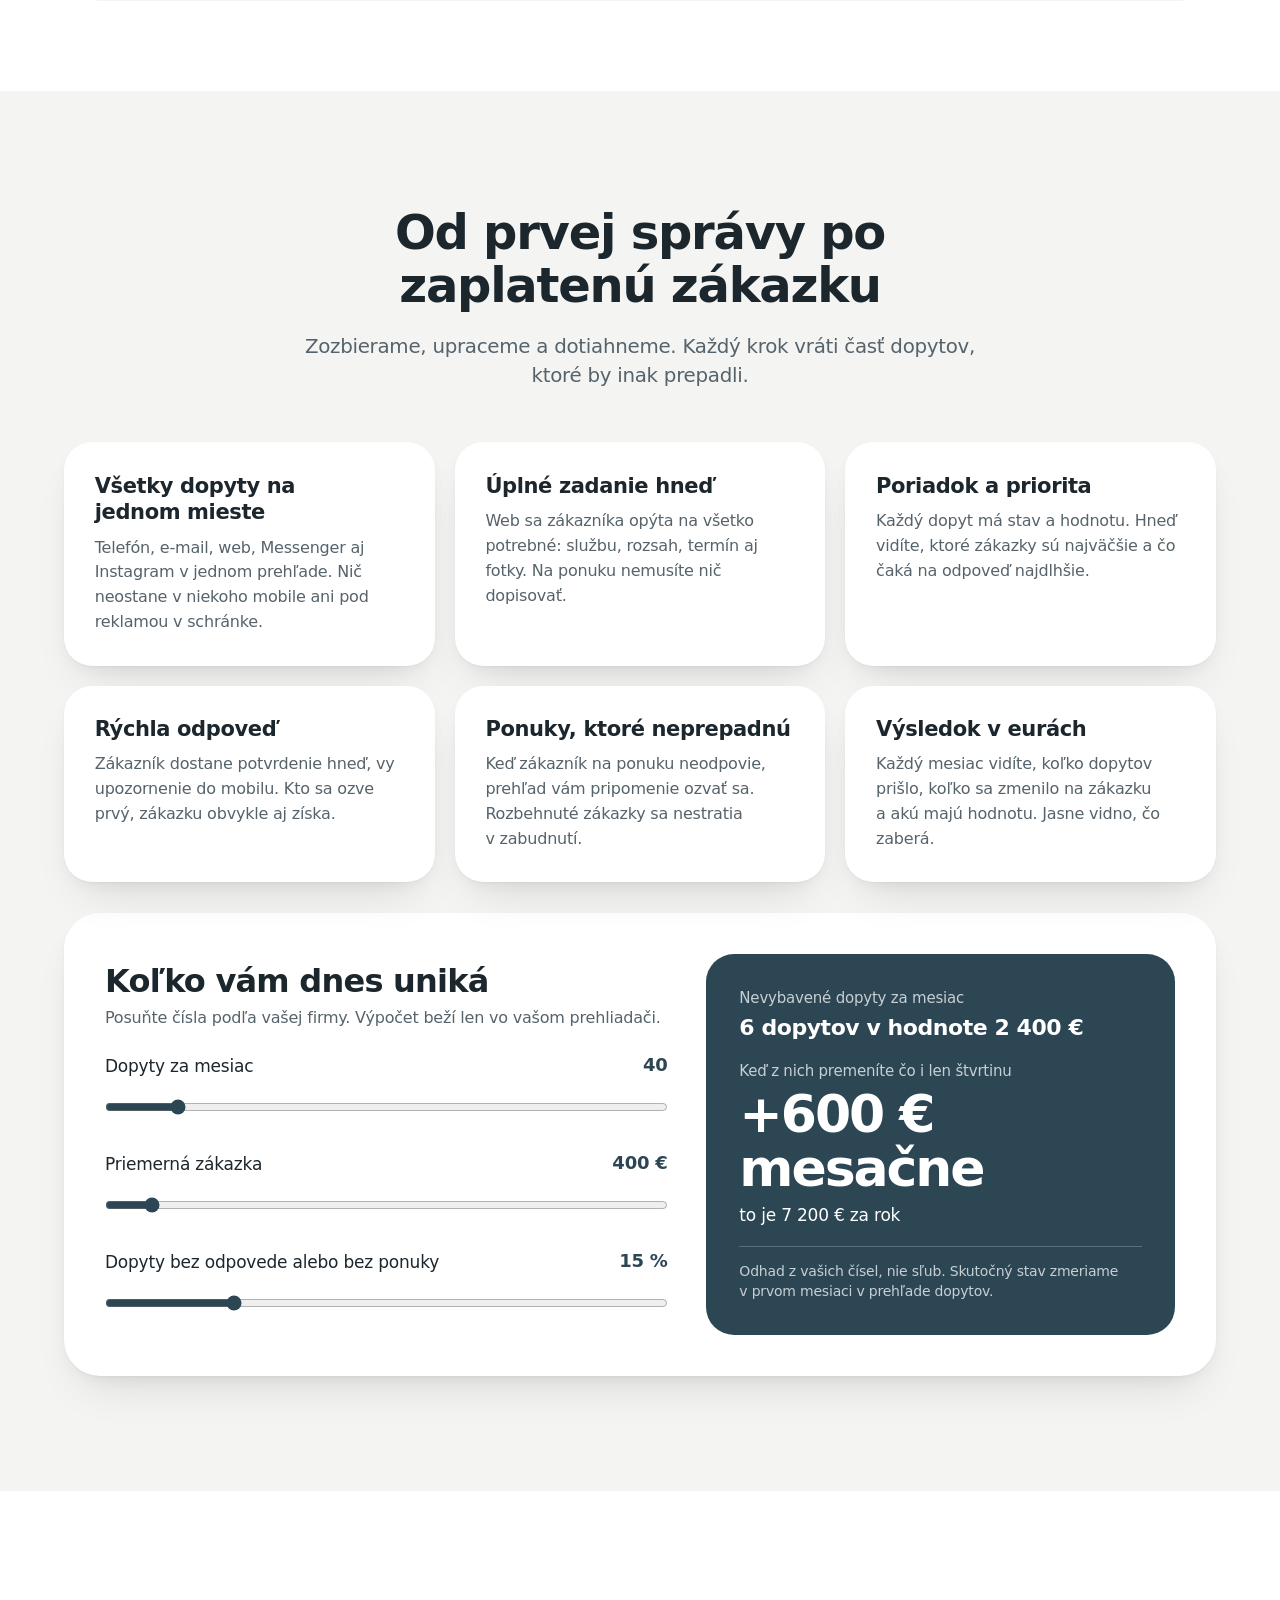
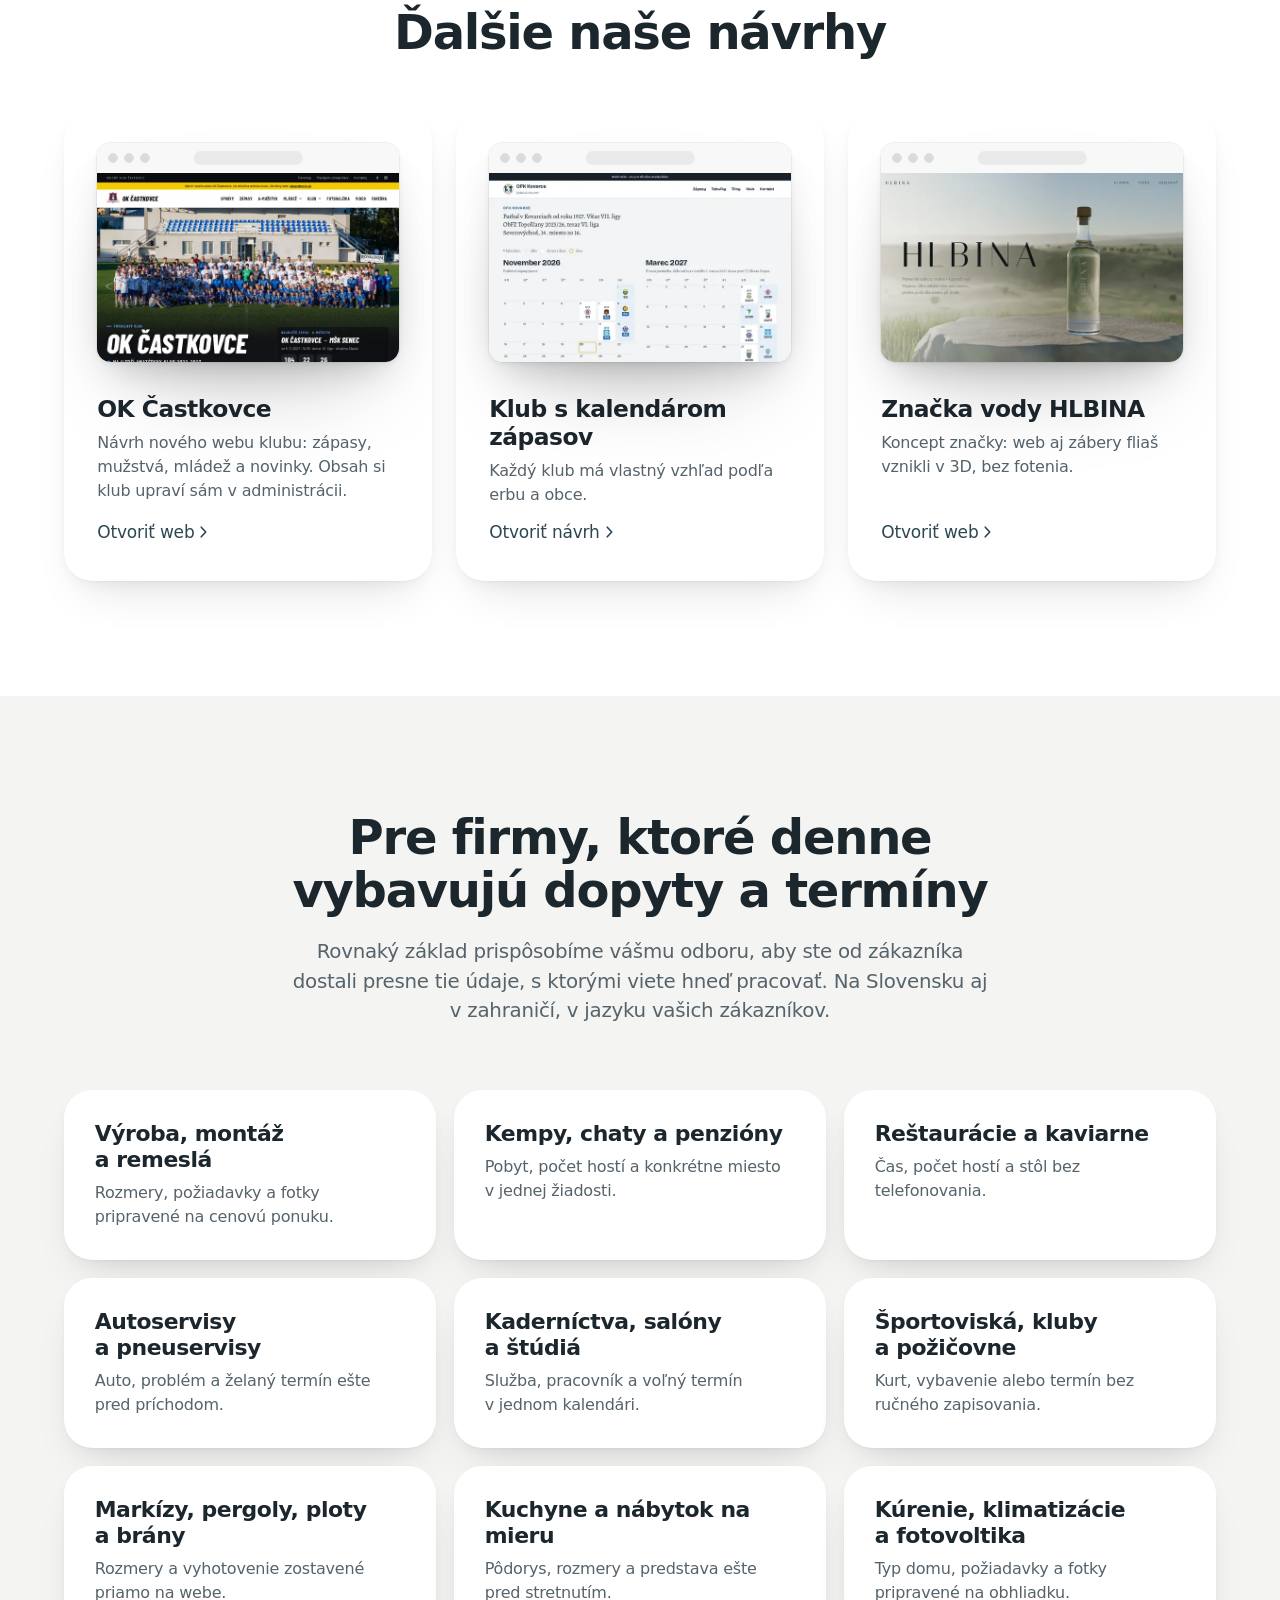
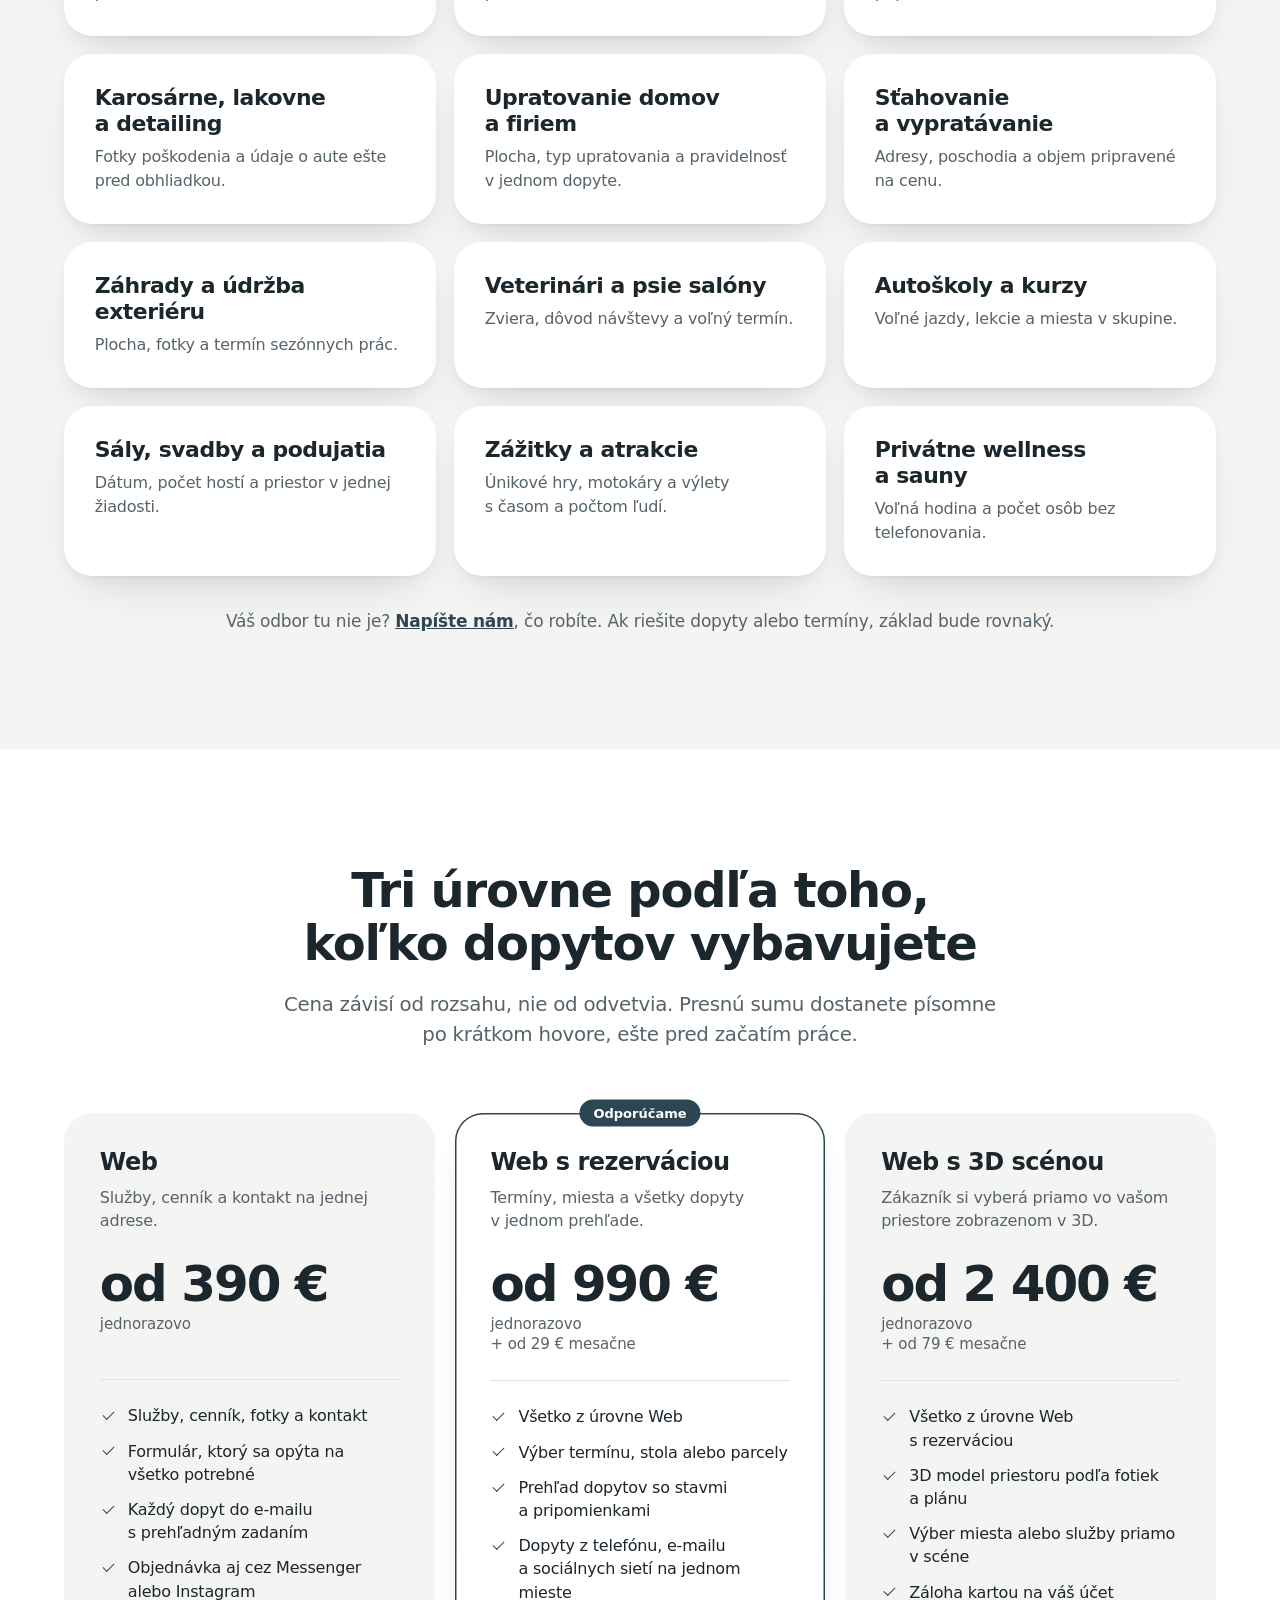
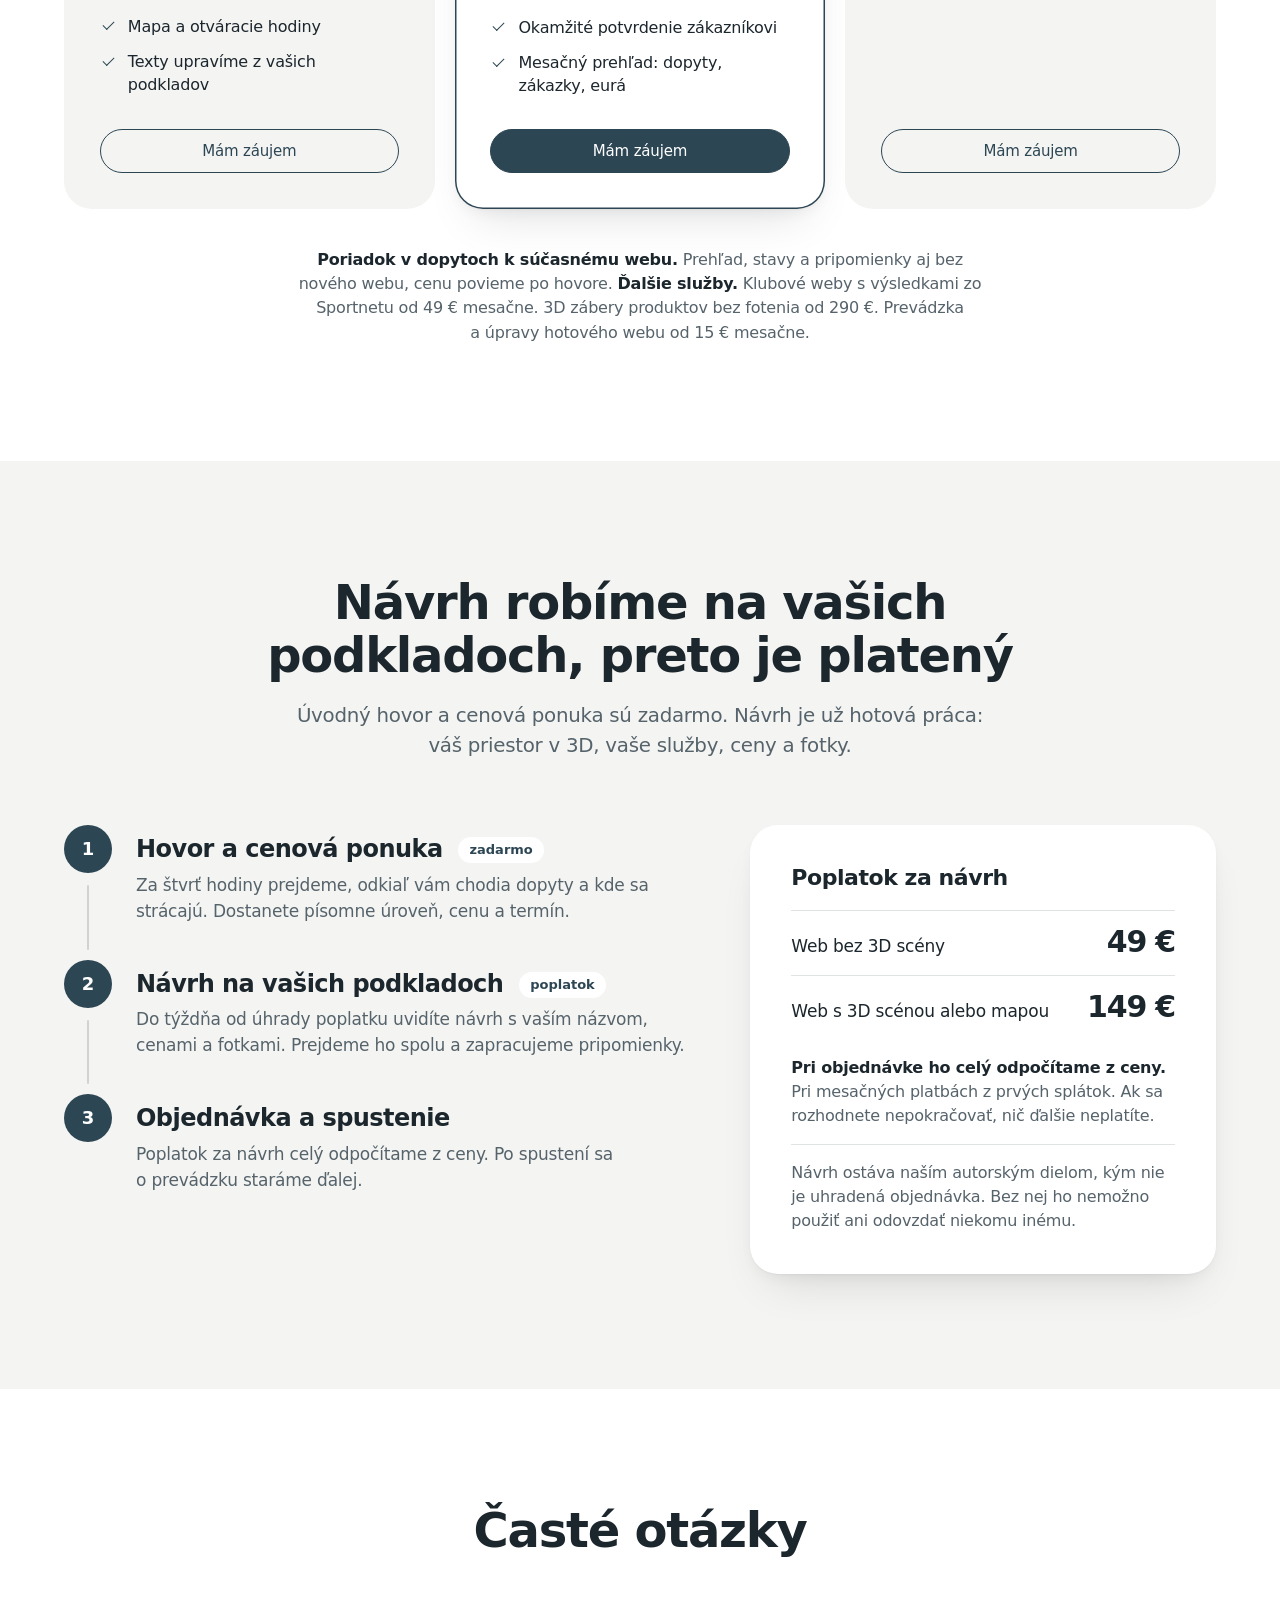
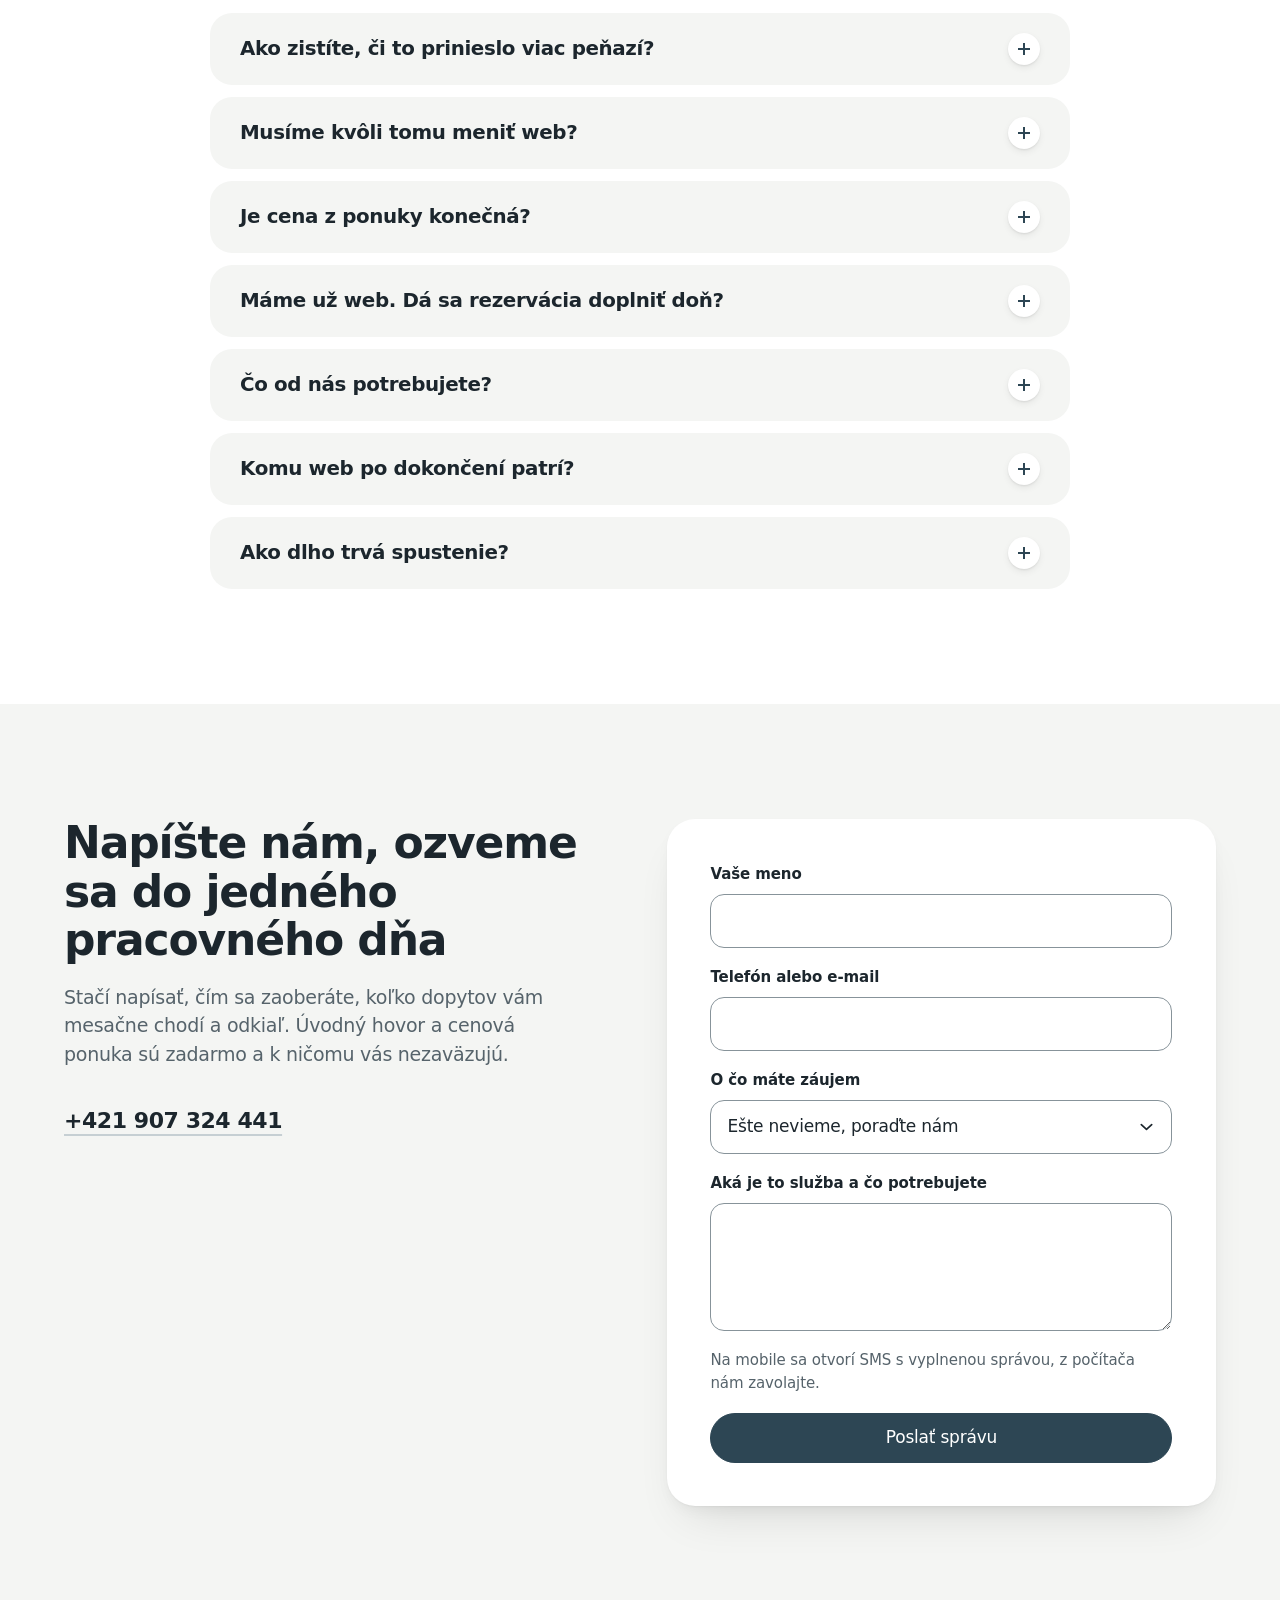
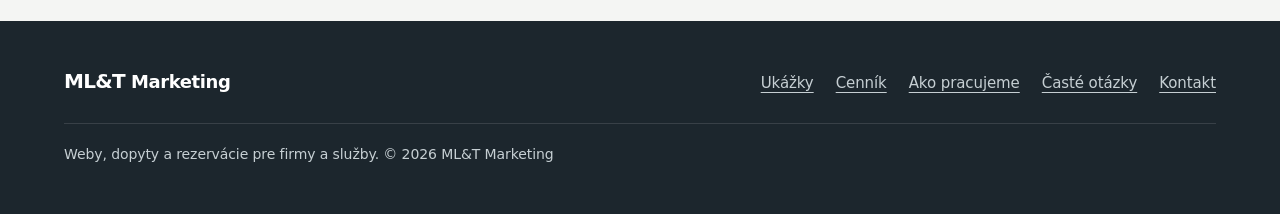
==== commit 34e298ea: "Zameranie: poriadok v dopytoch a viac zákaziek pre klienta Nový úvod, karty zozbierať/upratať/dotiah" ====
--- a/index.html
+++ b/index.html
@@ -3,13 +3,13 @@
 <head>
 <meta charset="utf-8">
 <meta name="viewport" content="width=device-width, initial-scale=1">
-<title>ML&amp;T Marketing – prehľadné dopyty a rezervácie pre firmy</title>
-<meta name="description" content="Web a vlastný prehľad, vďaka ktorým máte dopyty, termíny a zákazníkov na jednom mieste. Úplné zadanie od zákazníka bez zbytočných telefonátov a e-mailov.">
+<title>ML&amp;T Marketing – poriadok v dopytoch, viac zákaziek</title>
+<meta name="description" content="Upraceme vám dopyty z telefónu, e-mailu, webu aj sociálnych sietí do jedného prehľadu, aby sa žiadny nestratil a viac z nich sa zmenilo na zaplatené zákazky.">
 <meta name="robots" content="noindex">
 <meta name="theme-color" content="#ffffff">
 <meta name="color-scheme" content="light">
-<meta property="og:title" content="ML&amp;T Marketing – prehľadné dopyty a rezervácie pre firmy">
-<meta property="og:description" content="Každý dopyt kompletný, prehľadný a na jednom mieste. Web a vlastný prehľad pre firmy, ktoré denne vybavujú zákazníkov a termíny.">
+<meta property="og:title" content="ML&amp;T Marketing – poriadok v dopytoch, viac zákaziek">
+<meta property="og:description" content="Upraceme vám dopyty. Viac z nich sa zmení na peniaze. Prehľad dopytov a web pre firmy, ktoré denne vybavujú zákazníkov a termíny.">
 <meta property="og:type" content="website">
 <meta property="og:url" content="https://matuslenicky.github.io/ml-marketing/">
 <link rel="canonical" href="https://matuslenicky.github.io/ml-marketing/">
@@ -116,7 +116,7 @@
 .hero-copy { display: grid; justify-items: center; text-align: center; }
 .hero h1 { font-size: clamp(2.25rem, 1.2rem + 4.2vw, 4.25rem); line-height: 1.05; letter-spacing: -0.028em; max-width: 14em; }
 .hero-lead { margin-top: clamp(18px, 2vw, 26px); max-width: 35em; font-size: clamp(1.125rem, 1rem + 0.45vw, 1.3125rem); line-height: 1.5; letter-spacing: -0.014em; color: var(--muted); }
-.hero-cta { display: flex; justify-content: center; margin-top: clamp(26px, 2.6vw, 34px); }
+.hero-cta { display: flex; flex-wrap: wrap; gap: 12px; justify-content: center; margin-top: clamp(26px, 2.6vw, 34px); }
 
 /* Ukážky v úvode: segmented control + okno prehliadača s mäkkým tieňom */
 .show { background: var(--tint); color: var(--ink); border-radius: var(--r-xl); padding: clamp(14px, 3vw, 44px) clamp(14px, 4vw, 56px) clamp(20px, 3vw, 44px); overflow-x: clip; }
@@ -210,6 +210,22 @@
 .cap h3 { font-size: clamp(1.1875rem, 1.1rem + 0.3vw, 1.3125rem); font-weight: 600; line-height: 1.25; letter-spacing: -0.018em; }
 .cap p { margin-top: 10px; color: var(--muted); font-size: 1rem; line-height: 1.55; }
 
+/* Kalkulačka: koľko dopytov a eur dnes uniká */
+.calc { display: grid; gap: clamp(24px, 3vw, 40px); margin-top: clamp(20px, 2.4vw, 32px); padding: clamp(24px, 3.2vw, 44px); border-radius: var(--r-xl); background: var(--white); box-shadow: var(--sh-card); }
+@media (min-width: 900px) { .calc { grid-template-columns: minmax(0, 1.2fr) minmax(0, 1fr); align-items: center; } }
+.calc h3 { font-size: clamp(1.5rem, 1.2rem + 1vw, 2rem); letter-spacing: -0.024em; }
+.calc-sub { margin-top: 8px; color: var(--muted); font-size: 1rem; }
+.calc-row { display: grid; grid-template-columns: minmax(0, 1fr) auto; gap: 6px 16px; margin-top: 22px; }
+.calc-row label { font-weight: 500; }
+.calc-row output { font: 600 1.125rem/1.3 var(--display); font-variant-numeric: tabular-nums; color: var(--brand); }
+.calc-row input { grid-column: 1 / -1; width: 100%; height: 44px; margin: 0; accent-color: var(--brand); cursor: pointer; }
+.calc-out { padding: clamp(22px, 2.6vw, 34px); border-radius: var(--r-lg); background: var(--brand); color: var(--white); }
+.calc-k { font-size: 0.9375rem; color: var(--brand-soft); }
+.calc-v { margin: 4px 0 18px; font: 600 1.375rem/1.25 var(--display); letter-spacing: -0.02em; font-variant-numeric: tabular-nums; }
+.calc-big { margin-top: 4px; font: 600 clamp(2.25rem, 1.6rem + 2.4vw, 3.25rem)/1.05 var(--display); letter-spacing: -0.04em; font-variant-numeric: tabular-nums; }
+.calc-y { margin-top: 6px; font-weight: 500; }
+.calc-fine { margin-top: 18px; padding-top: 14px; border-top: 1px solid rgba(255, 255, 255, 0.22); font-size: 0.875rem; line-height: 1.45; color: var(--brand-soft); }
+
 /* Pre koho: dlaždice; na mobile prvých 6 a tlačidlo na zvyšok */
 .who { display: grid; gap: clamp(12px, 1.4vw, 18px); margin: clamp(44px, 5vw, 72px) 0 0; }
 @media (min-width: 640px) { .who { grid-template-columns: repeat(2, 1fr); } }
@@ -299,7 +315,7 @@
     <a class="brand" href="#" aria-label="ML&amp;T Marketing, na začiatok stránky"><b>ML&amp;T</b> Marketing</a>
     <nav class="nav" aria-label="Hlavná navigácia">
       <a href="#ukazky">Ukážky</a>
-      <a href="#moznosti">Čo získate</a>
+      <a href="#moznosti">Ako to funguje</a>
       <a href="#pre-koho">Pre koho</a>
       <a href="#cennik">Cenník</a>
       <a href="#navrh">Ako pracujeme</a>
@@ -310,7 +326,7 @@
   <nav class="menu" id="menu" aria-label="Navigácia na mobile">
     <div class="wrap">
       <a href="#ukazky">Ukážky</a>
-      <a href="#moznosti">Čo získate</a>
+      <a href="#moznosti">Ako to funguje</a>
       <a href="#pre-koho">Pre koho</a>
       <a href="#cennik">Cenník</a>
       <a href="#navrh">Ako pracujeme</a>
@@ -324,10 +340,11 @@
   <section class="hero">
     <div class="wrap hero-in">
       <div class="hero-copy">
-        <h1>Každý dopyt kompletný, prehľadný a&nbsp;na jednom mieste.</h1>
-        <p class="hero-lead">Postavíme vám web a&nbsp;vlastný prehľad objednávok, ktoré zjednodušia cestu od prvého záujmu po vybavenú zákazku. Zákazník presne ukáže, čo potrebuje, a&nbsp;vy máte všetky údaje bez zbytočných telefonátov a&nbsp;dopisovania.</p>
+        <h1>Upraceme vám dopyty. Viac z&nbsp;nich sa zmení na peniaze.</h1>
+        <p class="hero-lead">Dopyty chodia telefonicky, <span class="nw">e-mailom</span>, cez Messenger aj formulár a&nbsp;časť z&nbsp;nich sa stratí: bez odpovede, bez ponuky, bez pripomenutia. Zozbierame ich na jedno miesto, dáme im poriadok a&nbsp;web nastavíme tak, aby zákazník poslal všetko hneď. Viac vybavených dopytov znamená viac zákaziek bez eura navyše do reklamy.</p>
         <div class="hero-cta">
           <a class="btn" href="#kontakt">Napísať nám</a>
+          <a class="btn btn-line" href="#prinos">Koľko vám uniká</a>
         </div>
       </div>
 
@@ -365,17 +382,34 @@
   <section class="sec sec-tint" id="moznosti" aria-labelledby="h-moznosti">
     <div class="wrap">
       <div class="sec-head">
-        <h2 id="h-moznosti">Menej administratívy okolo zákaziek, viac času na prácu</h2>
-        <p>Upraceme celú cestu od prvého záujmu zákazníka až po potvrdenú objednávku.</p>
+        <h2 id="h-moznosti">Od prvej správy po zaplatenú zákazku</h2>
+        <p>Zozbierame, upraceme a&nbsp;dotiahneme. Každý krok vráti časť dopytov, ktoré by inak prepadli.</p>
       </div>
       <ul class="caps">
-        <li class="cap"><h3>Úplné zadanie od prvej správy</h3><p>Web zákazníka prevedie všetkým, čo potrebujete vedieť. K&nbsp;vám príde služba, rozsah, termín aj kontakt, bez ďalšieho dopisovania.</p></li>
-        <li class="cap"><h3>Poriadok v&nbsp;<span class="nw">e-mailoch</span></h3><p>Dopyty sa nestrácajú medzi faktúrami a&nbsp;reklamou. Každý má svoj stav, takže je jasné, čo je vybavené a&nbsp;čo čaká na odpoveď.</p></li>
-        <li class="cap"><h3>Vlastný prehľad objednávok</h3><p>Dopyty, termíny a&nbsp;zákazníci na jednej obrazovke, v&nbsp;počítači aj v&nbsp;mobile. Potvrdiť, presunúť alebo doplniť poznámku zvládnete na pár klikov.</p></li>
-        <li class="cap"><h3>Menej opakovaných otázok</h3><p>Služby, postup a&nbsp;dostupné termíny si zákazník nájde sám. Telefonujete až vtedy, keď to naozaj posunie zákazku.</p></li>
-        <li class="cap"><h3>Termíny bez kolízií</h3><p>Web ponúka len to, čo je naozaj voľné. Obsadený termín alebo miesto sa ďalšiemu zákazníkovi už neukáže.</p></li>
-        <li class="cap"><h3>Jasno ešte pred objednávkou</h3><p>Stôl, parcelu, časť auta alebo produkt si zákazník pozrie na pláne či v&nbsp;3D. Menej nedorozumení pri príchode aj pri odovzdaní.</p></li>
+        <li class="cap"><h3>Všetky dopyty na jednom mieste</h3><p>Telefón, <span class="nw">e-mail</span>, web, Messenger aj Instagram v&nbsp;jednom prehľade. Nič neostane v&nbsp;niekoho mobile ani pod reklamou v&nbsp;schránke.</p></li>
+        <li class="cap"><h3>Úplné zadanie hneď</h3><p>Web sa zákazníka opýta na všetko potrebné: službu, rozsah, termín aj fotky. Na ponuku nemusíte nič dopisovať.</p></li>
+        <li class="cap"><h3>Poriadok a&nbsp;priorita</h3><p>Každý dopyt má stav a&nbsp;hodnotu. Hneď vidíte, ktoré zákazky sú najväčšie a&nbsp;čo čaká na odpoveď najdlhšie.</p></li>
+        <li class="cap"><h3>Rýchla odpoveď</h3><p>Zákazník dostane potvrdenie hneď, vy upozornenie do mobilu. Kto sa ozve prvý, zákazku obvykle aj získa.</p></li>
+        <li class="cap"><h3>Ponuky, ktoré neprepadnú</h3><p>Keď zákazník na ponuku neodpovie, prehľad vám pripomenie ozvať sa. Rozbehnuté zákazky sa nestratia v&nbsp;zabudnutí.</p></li>
+        <li class="cap"><h3>Výsledok v&nbsp;eurách</h3><p>Každý mesiac vidíte, koľko dopytov prišlo, koľko sa zmenilo na zákazku a&nbsp;akú majú hodnotu. Jasne vidno, čo zaberá.</p></li>
       </ul>
+      <div class="calc" id="prinos" role="group" aria-labelledby="h-calc">
+        <div class="calc-in">
+          <h3 id="h-calc">Koľko vám dnes uniká</h3>
+          <p class="calc-sub">Posuňte čísla podľa vašej firmy. Výpočet beží len vo vašom prehliadači.</p>
+          <div class="calc-row"><label for="c-n">Dopyty za mesiac</label><output for="c-n" id="o-n"></output><input id="c-n" type="range" min="5" max="300" step="5" value="40"></div>
+          <div class="calc-row"><label for="c-v">Priemerná zákazka</label><output for="c-v" id="o-v"></output><input id="c-v" type="range" min="50" max="5000" step="50" value="400"></div>
+          <div class="calc-row"><label for="c-p">Dopyty bez odpovede alebo bez ponuky</label><output for="c-p" id="o-p"></output><input id="c-p" type="range" min="5" max="50" step="1" value="15"></div>
+        </div>
+        <div class="calc-out" aria-live="polite">
+          <p class="calc-k">Nevybavené dopyty za mesiac</p>
+          <p class="calc-v" id="r-lost"></p>
+          <p class="calc-k">Keď z&nbsp;nich premeníte čo i&nbsp;len štvrtinu</p>
+          <p class="calc-big" id="r-gain"></p>
+          <p class="calc-y" id="r-year"></p>
+          <p class="calc-fine">Odhad z&nbsp;vašich čísel, nie sľub. Skutočný stav zmeriame v&nbsp;prvom mesiaci v&nbsp;prehľade dopytov.</p>
+        </div>
+      </div>
     </div>
   </section>
 
@@ -447,7 +481,7 @@
   <section class="sec" id="cennik" aria-labelledby="h-cennik">
     <div class="wrap">
       <div class="sec-head">
-        <h2 id="h-cennik">Tri úrovne podľa toho, čo má web vedieť</h2>
+        <h2 id="h-cennik">Tri úrovne podľa toho, koľko dopytov vybavujete</h2>
         <p>Cena závisí od rozsahu, nie od odvetvia. Presnú sumu dostanete písomne po krátkom hovore, ešte pred začatím práce.</p>
       </div>
       <div class="packs">
@@ -457,7 +491,9 @@
           <p class="pack-price"><strong>od 390&nbsp;€</strong><span>jednorazovo</span></p>
           <ul>
             <li>Služby, cenník, fotky a&nbsp;kontakt</li>
-            <li>Objednávka formulárom, cez Messenger alebo Instagram</li>
+            <li>Formulár, ktorý sa opýta na všetko potrebné</li>
+            <li>Každý dopyt do <span class="nw">e-mailu</span> s&nbsp;prehľadným zadaním</li>
+            <li>Objednávka aj cez Messenger alebo Instagram</li>
             <li>Mapa a&nbsp;otváracie hodiny</li>
             <li>Texty upravíme z&nbsp;vašich podkladov</li>
           </ul>
@@ -466,14 +502,15 @@
         <article class="pack best">
           <span class="pack-tag">Odporúčame</span>
           <h3>Web s&nbsp;rezerváciou</h3>
-          <p class="pack-for">Zákazník si vyberie termín alebo miesto a&nbsp;vy to vidíte v&nbsp;prehľade.</p>
+          <p class="pack-for">Termíny, miesta a&nbsp;všetky dopyty v&nbsp;jednom prehľade.</p>
           <p class="pack-price"><strong>od 990&nbsp;€</strong><span>jednorazovo<br>+ od 29&nbsp;€ mesačne</span></p>
           <ul>
             <li>Všetko z&nbsp;úrovne Web</li>
             <li>Výber termínu, stola alebo parcely</li>
-            <li>Vlastný prehľad dopytov a&nbsp;rezervácií</li>
-            <li>Potvrdenie zákazníkovi <span class="nw">e-mailom</span></li>
-            <li>Cenník a&nbsp;výpočet ceny</li>
+            <li>Prehľad dopytov so stavmi a&nbsp;pripomienkami</li>
+            <li>Dopyty z&nbsp;telefónu, <span class="nw">e-mailu</span> a&nbsp;sociálnych sietí na jednom mieste</li>
+            <li>Okamžité potvrdenie zákazníkovi</li>
+            <li>Mesačný prehľad: dopyty, zákazky, eurá</li>
           </ul>
           <a class="btn btn-small" href="#kontakt" data-pack="Web s rezerváciou">Mám záujem</a>
         </article>
@@ -490,7 +527,7 @@
           <a class="btn btn-line btn-small" href="#kontakt" data-pack="Web s 3D scénou">Mám záujem</a>
         </article>
       </div>
-      <p class="sec-note"><b>Ďalšie služby.</b> Klubové weby s&nbsp;výsledkami zo Sportnetu od 49&nbsp;€ mesačne. 3D zábery produktov bez fotenia od 290&nbsp;€. Prevádzka a&nbsp;úpravy hotového webu od 15&nbsp;€ mesačne.</p>
+      <p class="sec-note"><b>Poriadok v&nbsp;dopytoch k&nbsp;súčasnému webu.</b> Prehľad, stavy a&nbsp;pripomienky aj bez nového webu, cenu povieme po hovore. <b>Ďalšie služby.</b> Klubové weby s&nbsp;výsledkami zo Sportnetu od 49&nbsp;€ mesačne. 3D zábery produktov bez fotenia od 290&nbsp;€. Prevádzka a&nbsp;úpravy hotového webu od 15&nbsp;€ mesačne.</p>
     </div>
   </section>
 
@@ -504,7 +541,7 @@
         <ol class="steps">
           <li>
             <h3>Hovor a&nbsp;cenová ponuka <span>zadarmo</span></h3>
-            <p>Za štvrť hodiny si povieme, čo potrebujete. Dostanete písomne úroveň, cenu a&nbsp;termín.</p>
+            <p>Za štvrť hodiny prejdeme, odkiaľ vám chodia dopyty a&nbsp;kde sa strácajú. Dostanete písomne úroveň, cenu a&nbsp;termín.</p>
           </li>
           <li>
             <h3>Návrh na vašich podkladoch <span>poplatok</span></h3>
@@ -532,6 +569,14 @@
     <div class="wrap faq-in">
       <h2 id="h-faq">Časté otázky</h2>
       <div class="faq-list">
+        <details>
+          <summary>Ako zistíte, či to prinieslo viac peňazí?</summary>
+          <p>Prehľad počíta dopyty, čas do prvej odpovede, koľko z&nbsp;nich sa zmenilo na zákazku a&nbsp;akú hodnotu majú. Po prvom mesiaci vám ukážeme čísla oproti stavu na začiatku.</p>
+        </details>
+        <details>
+          <summary>Musíme kvôli tomu meniť web?</summary>
+          <p>Nie nutne. Prehľad dopytov vieme pripojiť k&nbsp;súčasnému formuláru a&nbsp;<span class="nw">e-mailu</span>. Web meníme len tam, kde z&nbsp;neho dopyty unikajú.</p>
+        </details>
         <details>
           <summary>Je cena z&nbsp;ponuky konečná?</summary>
           <p>Áno, pre rozsah, ktorý je v&nbsp;ponuke vypísaný. Ak potrebujete niečo navyše, cenu vám napíšeme skôr, než na tom začneme pracovať.</p>
@@ -560,7 +605,7 @@
     <div class="wrap contact-in">
       <div>
         <h2 id="h-kontakt">Napíšte nám, ozveme sa do jedného pracovného dňa</h2>
-        <p class="contact-lead">Stačí napísať, čím sa zaoberáte a&nbsp;kde dnes pri vybavovaní zákazníkov strácate najviac času. Úvodný hovor a&nbsp;cenová ponuka sú zadarmo a&nbsp;k&nbsp;ničomu vás nezaväzujú.</p>
+        <p class="contact-lead">Stačí napísať, čím sa zaoberáte, koľko dopytov vám mesačne chodí a&nbsp;odkiaľ. Úvodný hovor a&nbsp;cenová ponuka sú zadarmo a&nbsp;k&nbsp;ničomu vás nezaväzujú.</p>
         <div class="contact-ways">
           <a href="tel:+421907324441" data-contact="phone">+421 907 324 441</a>
         </div>
@@ -578,6 +623,7 @@
           <label for="f-pack">O&nbsp;čo máte záujem</label>
           <select id="f-pack" name="pack">
             <option value="">Ešte nevieme, poraďte nám</option>
+            <option>Poriadok v dopytoch k súčasnému webu</option>
             <option>Web</option>
             <option>Web s rezerváciou</option>
             <option>Web s 3D scénou</option>
@@ -754,6 +800,24 @@
     });
   });
 
+  /* Kalkulačka ušlých zákaziek */
+  (function () {
+    var n = document.getElementById('c-n'), v = document.getElementById('c-v'), p = document.getElementById('c-p');
+    if (!n) return;
+    function fmt(x) { return Math.round(x).toLocaleString('sk-SK').replace(/\s/g, NB) + NB + '€'; }
+    function calc() {
+      var lost = Math.round(n.value * p.value / 10) / 10, val = lost * v.value, gain = Math.round(val / 4);
+      document.getElementById('o-n').textContent = n.value;
+      document.getElementById('o-v').textContent = fmt(+v.value);
+      document.getElementById('o-p').textContent = p.value + NB + '%';
+      document.getElementById('r-lost').textContent = (Math.round(lost * 10) / 10).toLocaleString('sk-SK') + (lost % 1 ? ' dopytu' : lost === 1 ? ' dopyt' : lost < 5 ? ' dopyty' : ' dopytov') + ' v hodnote ' + fmt(val);
+      document.getElementById('r-gain').textContent = '+' + fmt(gain) + ' mesačne';
+      document.getElementById('r-year').textContent = 'to je ' + fmt(gain * 12) + ' za rok';
+    }
+    [n, v, p].forEach(function (el) { el.addEventListener('input', calc); });
+    calc();
+  })();
+
   /* Formulár skladá e-mail alebo SMS, nič neodosiela na server */
   var form = document.getElementById('form');
   var note = document.getElementById('form-note');
